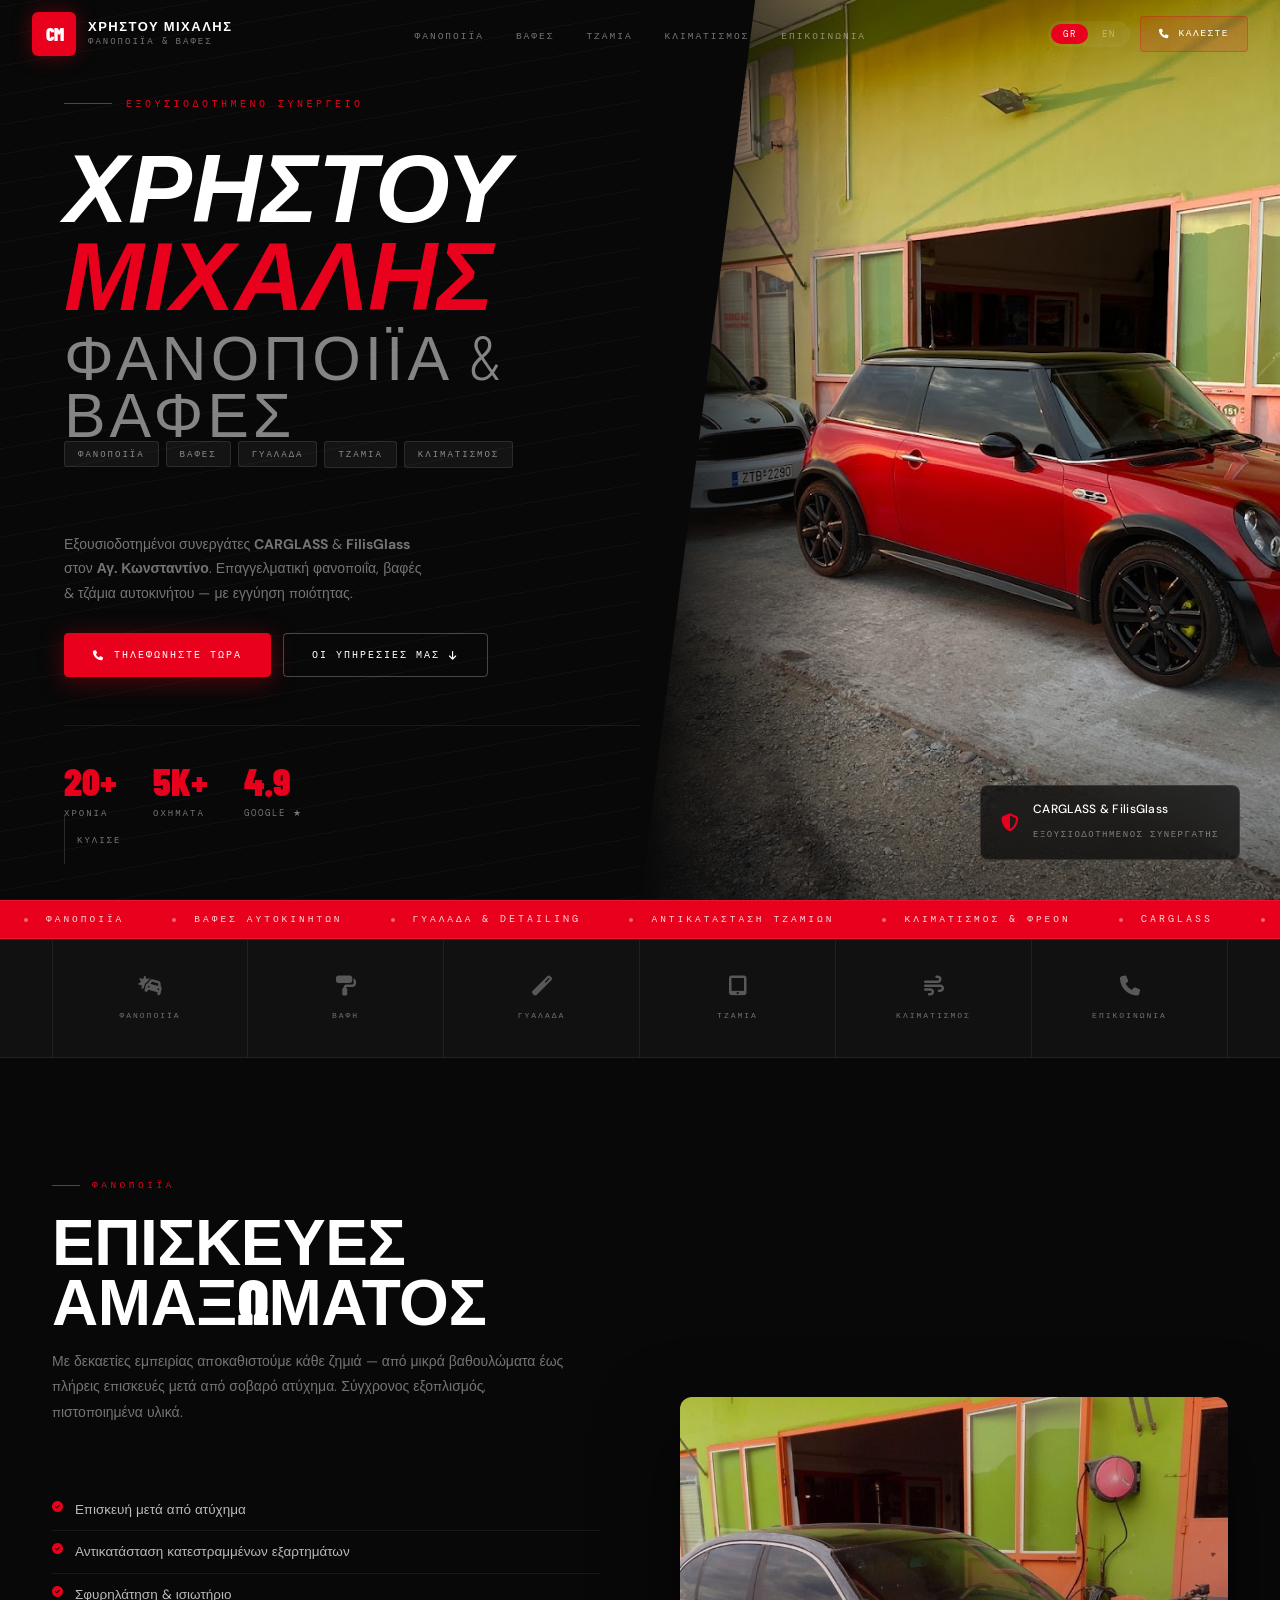
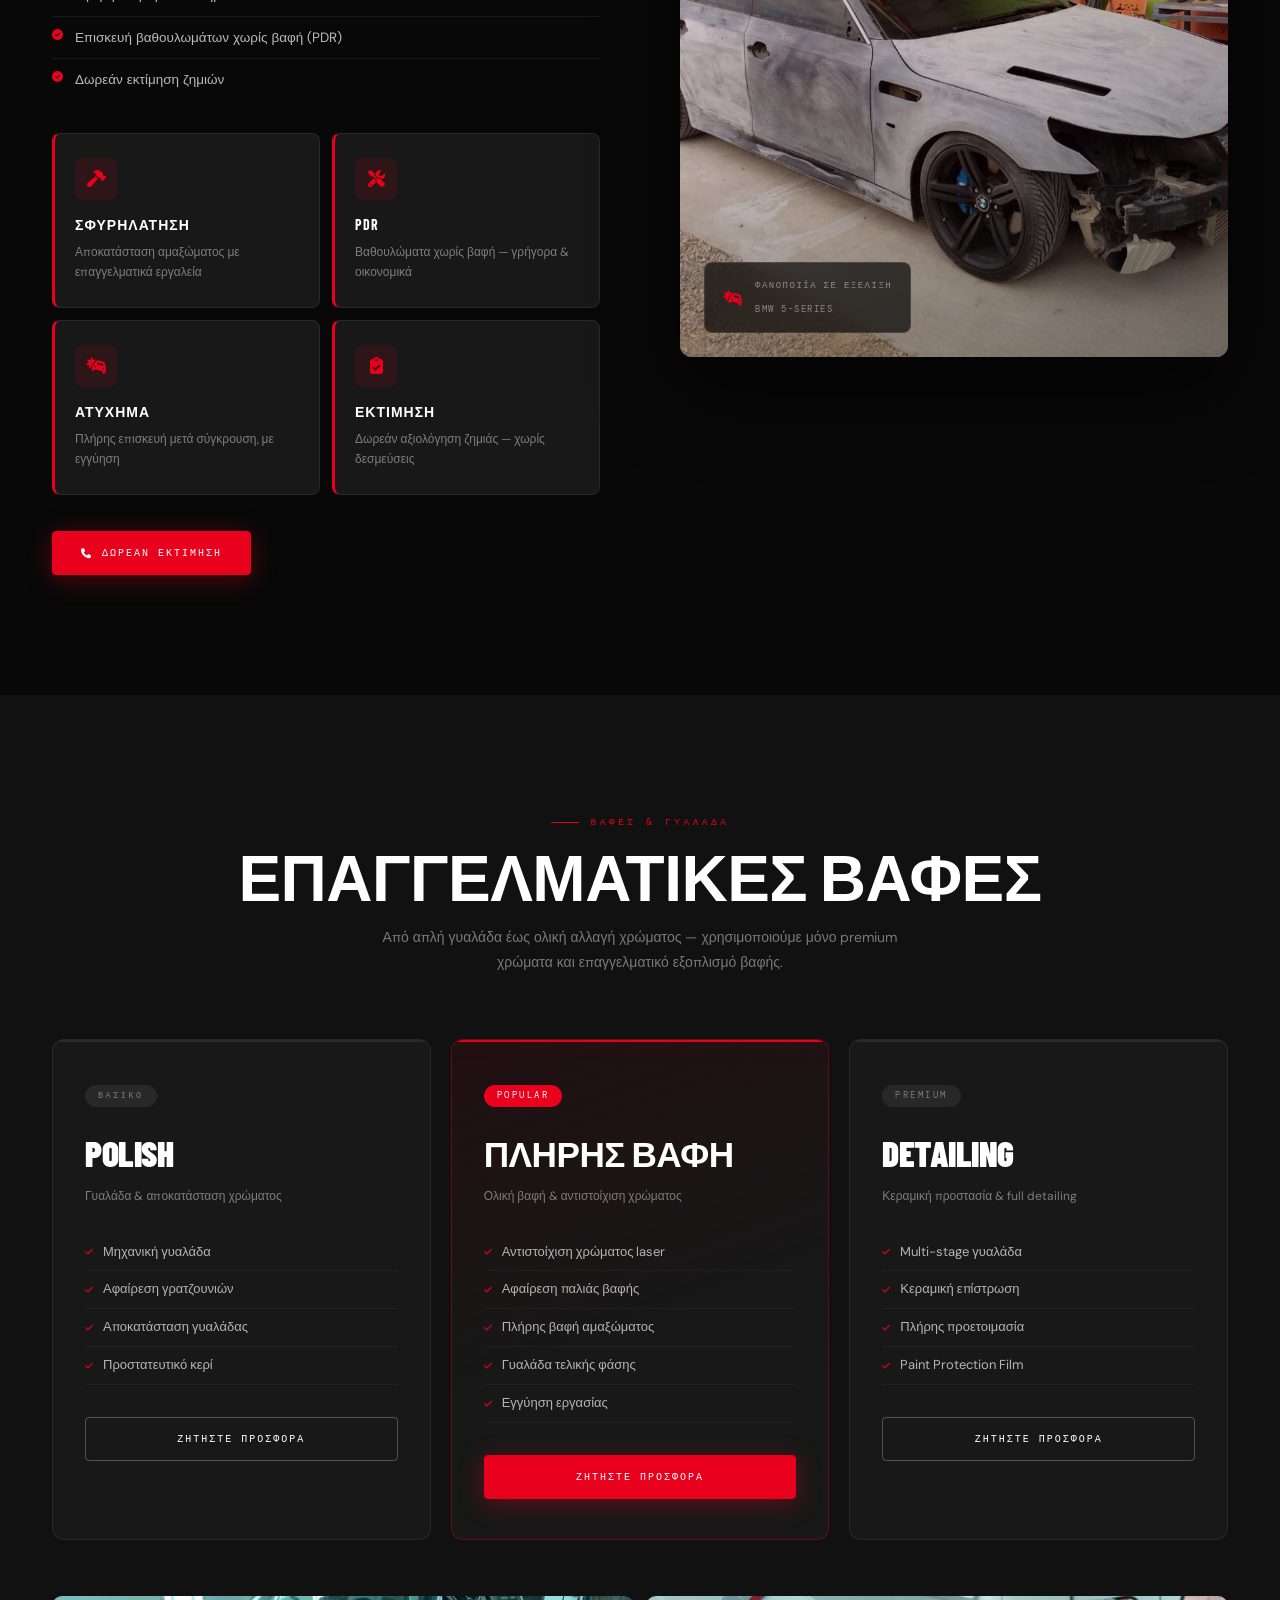
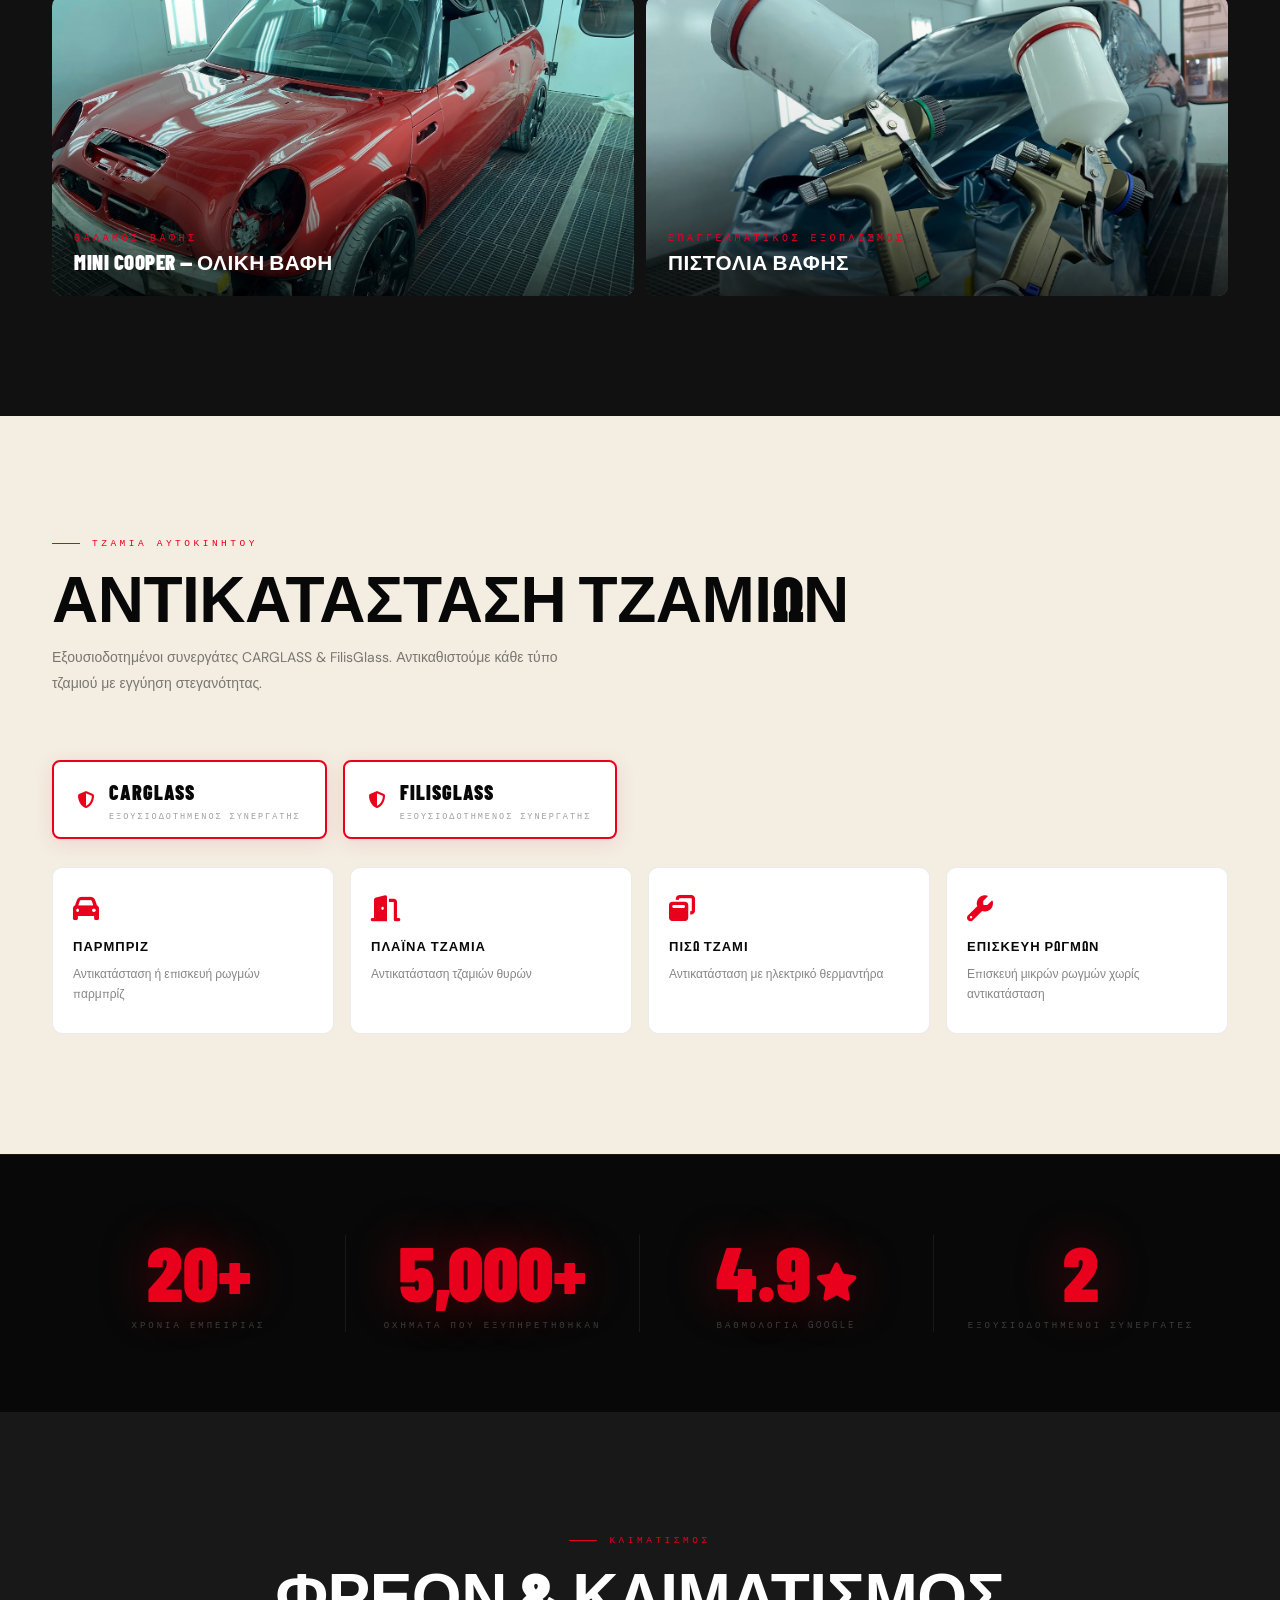
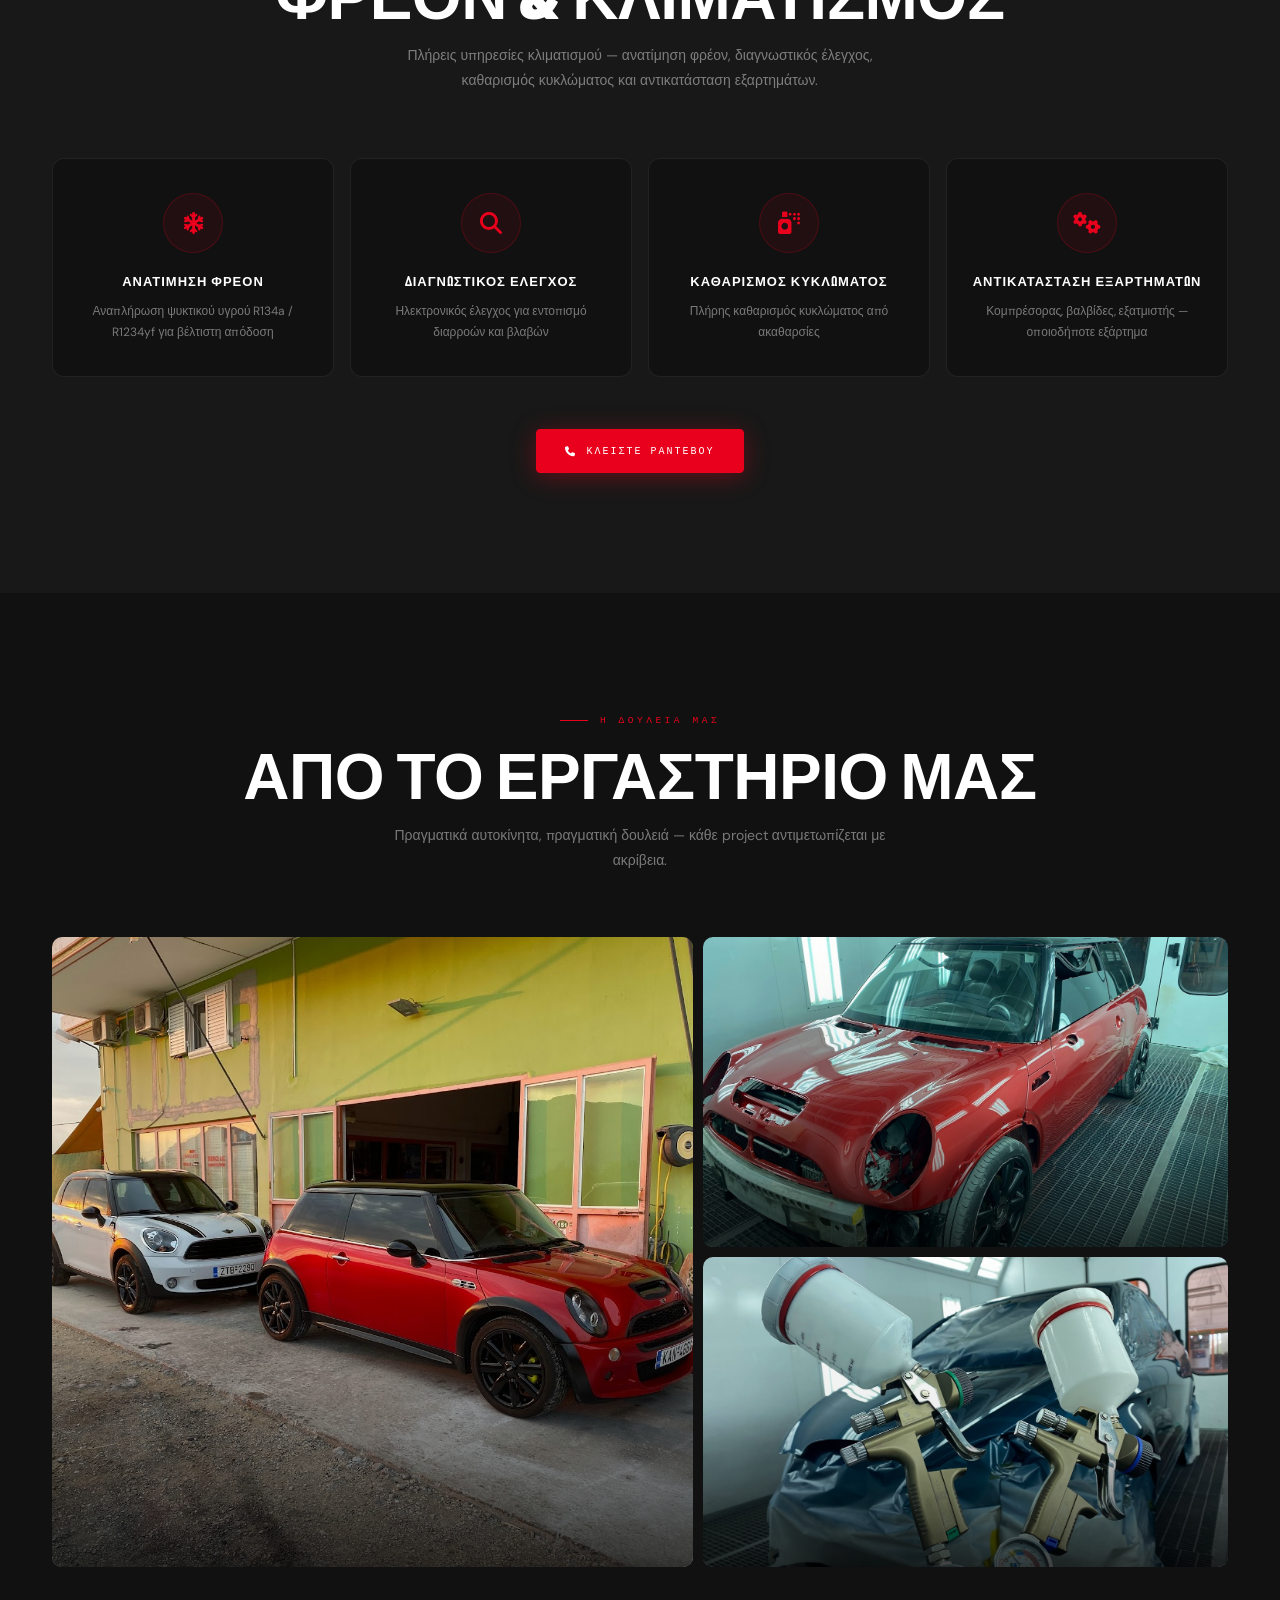
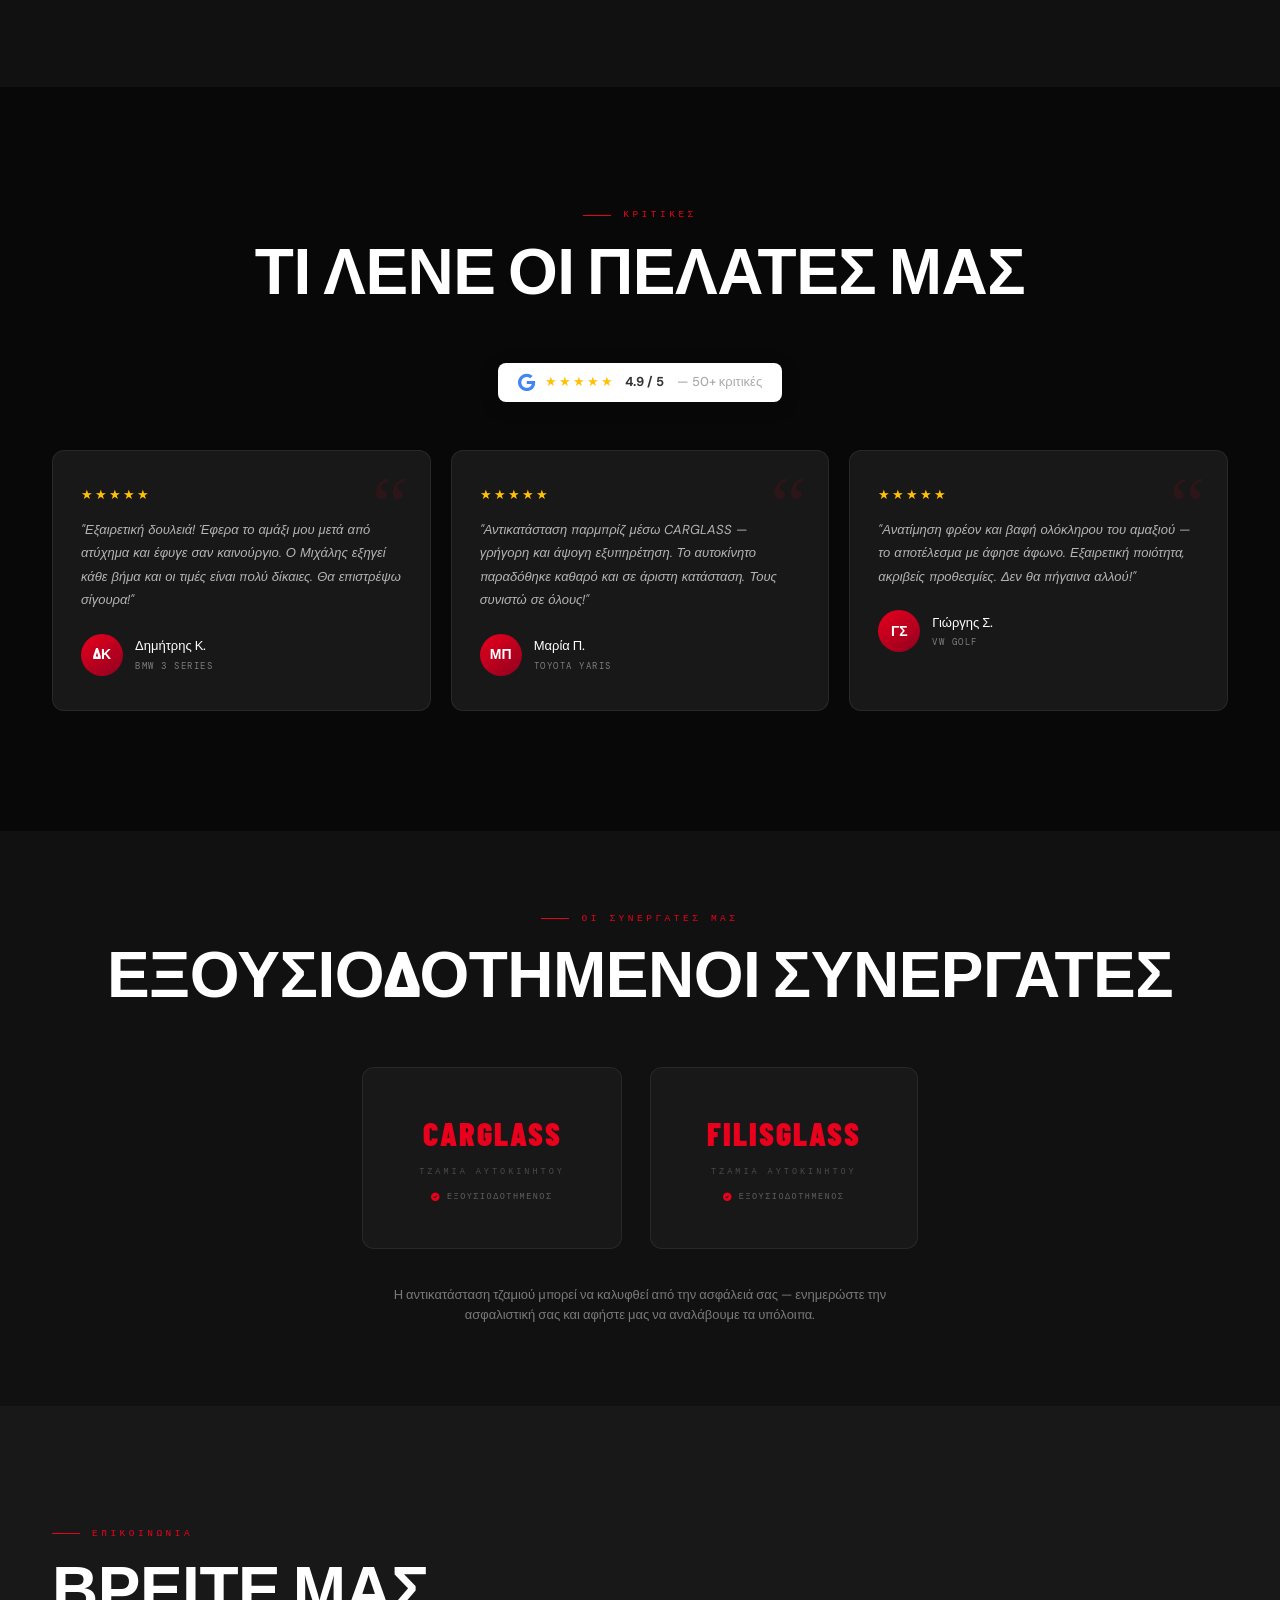
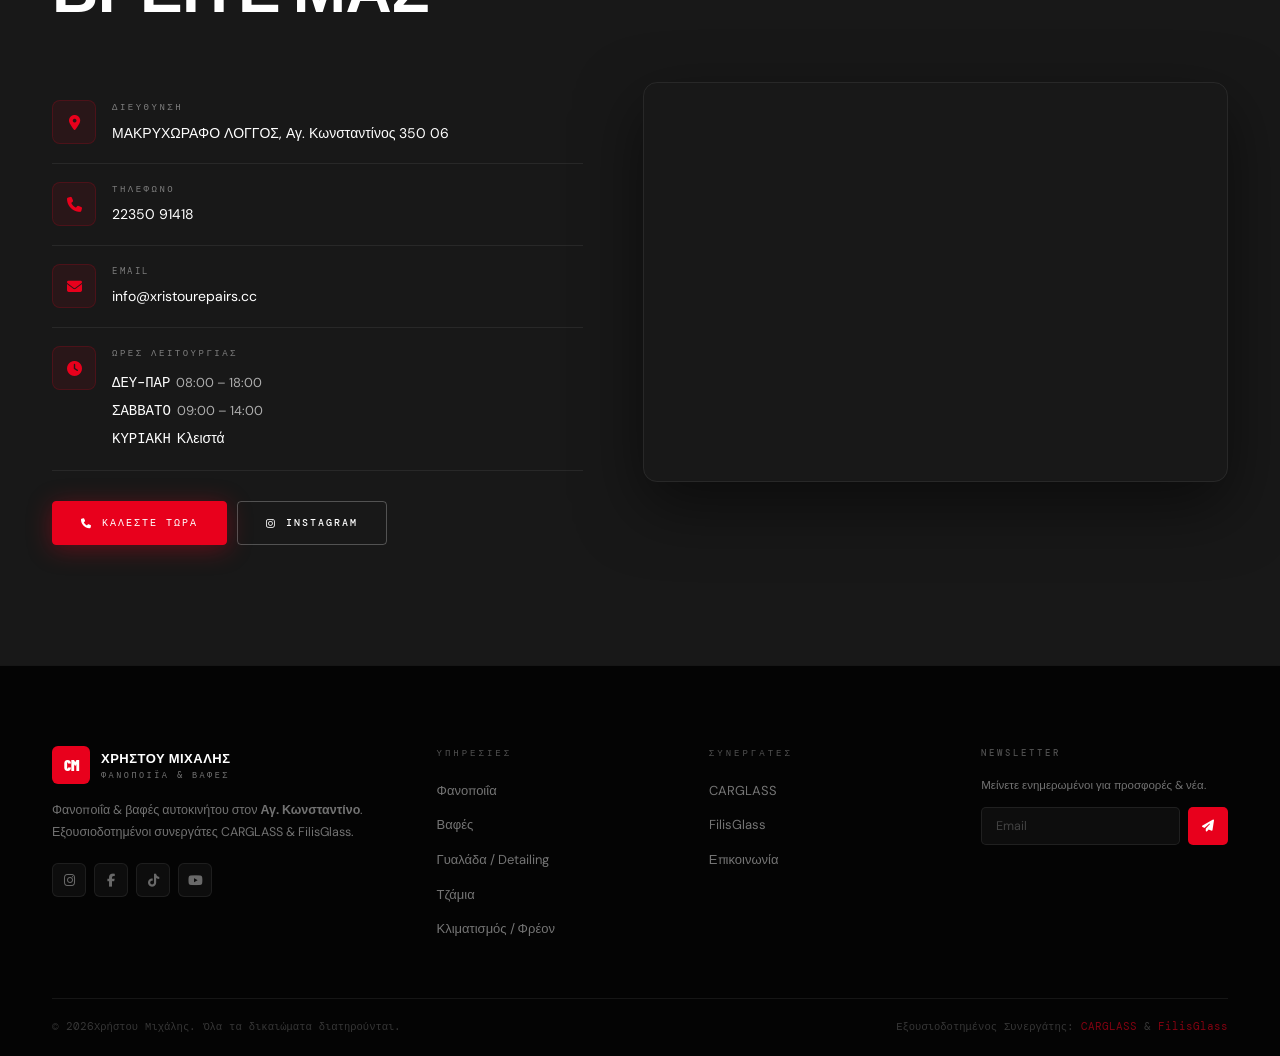
==== index.html @ c73571af "Fix nav logo color from default blue to white Co-Authored-By: Claude Sonnet 4.6 <noreply@anthropic.c" ====
<!DOCTYPE html>
<html lang="el" class="lang-gr">
<head>
  <meta charset="UTF-8"/>
  <meta name="viewport" content="width=device-width, initial-scale=1.0"/>
  <title>Φανοποιΐα &amp; Βαφές Αγ. Κωνσταντίνος | Χρήστου Μιχάλης</title>

  <!-- SEO -->
  <meta name="description" content="Φανοποιΐα, βαφές, αντικατάσταση τζαμιών & κλιματισμός αυτοκινήτου στον Αγ. Κωνσταντίνο. Εξουσιοδοτημένοι συνεργάτες CARGLASS & FilisGlass. Καλέστε 22350 91418."/>
  <meta name="robots" content="index, follow"/>
  <link rel="canonical" href="https://xristourepairs.cc/"/>

  <!-- Open Graph (Discord, Facebook, WhatsApp) -->
  <meta property="og:type" content="website"/>
  <meta property="og:url" content="https://xristourepairs.cc/"/>
  <meta property="og:title" content="Φανοποιΐα & Βαφές Αγ. Κωνσταντίνος | Χρήστου Μιχάλης"/>
  <meta property="og:description" content="Φανοποιΐα, βαφές, αντικατάσταση τζαμιών & κλιματισμός αυτοκινήτου στον Αγ. Κωνσταντίνο. Εξουσιοδοτημένοι CARGLASS & FilisGlass."/>
  <meta property="og:image" content="https://xristourepairs.cc/images/2cars.jpg"/>
  <meta property="og:locale" content="el_GR"/>

  <!-- Twitter Card -->
  <meta name="twitter:card" content="summary_large_image"/>
  <meta name="twitter:title" content="Φανοποιΐα & Βαφές Αγ. Κωνσταντίνος | Χρήστου Μιχάλης"/>
  <meta name="twitter:description" content="Φανοποιΐα, βαφές, τζάμια & κλιματισμός στον Αγ. Κωνσταντίνο. Καλέστε 22350 91418."/>
  <meta name="twitter:image" content="https://xristourepairs.cc/images/2cars.jpg"/>

  <!-- LocalBusiness Schema -->
  <script type="application/ld+json">
  {
    "@context": "https://schema.org",
    "@type": "AutoBodyShop",
    "name": "Χρήστου Μιχάλης — Φανοποιΐα & Βαφές",
    "alternateName": "Christou Michalis Body Shop",
    "url": "https://xristourepairs.cc",
    "telephone": "+302235091418",
    "email": "info@xristourepairs.cc",
    "image": "https://xristourepairs.cc/images/2cars.jpg",
    "address": {
      "@type": "PostalAddress",
      "streetAddress": "ΜΑΚΡΥΧΩΡΑΦΟ ΛΟΓΓΟΣ",
      "addressLocality": "Αγιος Κωνσταντίνος",
      "postalCode": "350 06",
      "addressCountry": "GR"
    },
    "geo": {
      "@type": "GeoCoordinates",
      "latitude": 38.759283,
      "longitude": 22.8937898
    },
    "openingHoursSpecification": [
      {
        "@type": "OpeningHoursSpecification",
        "dayOfWeek": ["Monday","Tuesday","Wednesday","Thursday","Friday"],
        "opens": "08:00",
        "closes": "18:00"
      },
      {
        "@type": "OpeningHoursSpecification",
        "dayOfWeek": "Saturday",
        "opens": "09:00",
        "closes": "14:00"
      }
    ],
    "hasOfferCatalog": {
      "@type": "OfferCatalog",
      "name": "Υπηρεσίες",
      "itemListElement": [
        {"@type": "Offer", "itemOffered": {"@type": "Service", "name": "Φανοποιΐα"}},
        {"@type": "Offer", "itemOffered": {"@type": "Service", "name": "Βαφές Αυτοκινήτου"}},
        {"@type": "Offer", "itemOffered": {"@type": "Service", "name": "Αντικατάσταση Τζαμιών"}},
        {"@type": "Offer", "itemOffered": {"@type": "Service", "name": "Κλιματισμός & Φρέον"}}
      ]
    },
    "sameAs": []
  }
  </script>

  <script type="application/ld+json">
  {
    "@context": "https://schema.org",
    "@type": "FAQPage",
    "mainEntity": [
      {
        "@type": "Question",
        "name": "Πού βρίσκεται το συνεργείο Χρήστου Μιχάλης;",
        "acceptedAnswer": {
          "@type": "Answer",
          "text": "Το συνεργείο βρίσκεται στο ΜΑΚΡΥΧΩΡΑΦΟ ΛΟΓΓΟΣ, Αγ. Κωνσταντίνος 350 06."
        }
      },
      {
        "@type": "Question",
        "name": "Τι υπηρεσίες προσφέρετε;",
        "acceptedAnswer": {
          "@type": "Answer",
          "text": "Προσφέρουμε φανοποιΐα, βαφές αυτοκινήτου, αντικατάσταση &amp; επισκευή τζαμιών (εξουσιοδοτημένοι CARGLASS &amp; FilisGlass), κλιματισμό, γυαλάδα και detailing."
        }
      },
      {
        "@type": "Question",
        "name": "Ποιες είναι οι ώρες λειτουργίας;",
        "acceptedAnswer": {
          "@type": "Answer",
          "text": "Δευτέρα–Παρασκευή 08:00–18:00, Σάββατο 09:00–14:00, Κυριακή κλειστά."
        }
      },
      {
        "@type": "Question",
        "name": "Είστε εξουσιοδοτημένοι συνεργάτες CARGLASS;",
        "acceptedAnswer": {
          "@type": "Answer",
          "text": "Ναι, είμαστε εξουσιοδοτημένοι συνεργάτες CARGLASS και FilisGlass για αντικατάσταση και επισκευή τζαμιών αυτοκινήτου."
        }
      },
      {
        "@type": "Question",
        "name": "Πώς μπορώ να κλείσω ραντεβού;",
        "acceptedAnswer": {
          "@type": "Answer",
          "text": "Καλέστε μας στο 22350 91418 ή στείλτε email στο info@xristourepairs.cc."
        }
      }
    ]
  }
  </script>
  <link rel="preconnect" href="https://fonts.googleapis.com"/>
  <link rel="preconnect" href="https://fonts.gstatic.com" crossorigin/>
  <link href="https://fonts.googleapis.com/css2?family=Barlow+Condensed:ital,wght@0,300;0,400;0,600;0,700;0,800;0,900;1,700;1,900&family=DM+Sans:wght@300;400;500&family=DM+Mono:wght@400;500&display=swap" rel="stylesheet"/>
  <link rel="stylesheet" href="https://cdnjs.cloudflare.com/ajax/libs/font-awesome/6.4.0/css/all.min.css"/>

  <style>
    /* ====== RESET ====== */
    *,*::before,*::after{box-sizing:border-box;margin:0;padding:0}
    :root{
      --red:#E8001C;
      --red-dark:#b5001a;
      --red-glow:rgba(232,0,28,.35);
      --black:#080808;
      --charcoal:#111;
      --panel:#181818;
      --cream:#F3EDE2;
      --cream2:#EDE7DA;
      --white:#FFFFFF;
      --border:rgba(255,255,255,.07);
      --border2:rgba(255,255,255,.12);
      --muted:rgba(255,255,255,.44);
      --muted2:rgba(255,255,255,.22);
      --nav-h:68px;
    }
    html{scroll-behavior:smooth}
    body{font-family:'DM Sans',sans-serif;background:var(--black);color:var(--white);overflow-x:hidden;line-height:1.6}
    img{display:block;max-width:100%}
    a{text-decoration:none}
    ::-webkit-scrollbar{width:4px}
    ::-webkit-scrollbar-track{background:var(--black)}
    ::-webkit-scrollbar-thumb{background:var(--red);border-radius:2px}

    /* ====== TYPOGRAPHY ====== */
    .f-display{font-family:'Barlow Condensed',sans-serif;font-weight:900;line-height:.95;text-transform:uppercase;letter-spacing:-.5px}
    .f-label{font-family:'DM Mono',monospace;font-size:10px;letter-spacing:3.5px;text-transform:uppercase;color:var(--red)}
    .f-mono{font-family:'DM Mono',monospace}

    /* ====== LAYOUT ====== */
    .wrap{max-width:1240px;margin:0 auto;padding:0 32px}
    .section-pad{padding:120px 0}
    .section-pad-sm{padding:80px 0}

    /* ====== SCROLL PROGRESS ====== */
    #sp{position:fixed;top:0;left:0;z-index:2000;height:2px;width:0%;background:var(--red);box-shadow:0 0 10px var(--red-glow);transition:width .05s linear;pointer-events:none}

    /* ====== SCROLL REVEAL ====== */
    .sr{opacity:0;transform:translateY(36px);transition:opacity .75s ease,transform .75s cubic-bezier(.16,1,.3,1)}
    .sr.up{transform:translateX(-44px)}
    .sr.dn{transform:translateX(44px)}
    .sr.vis{opacity:1;transform:translate(0)}
    .d1{transition-delay:.07s}.d2{transition-delay:.14s}.d3{transition-delay:.21s}
    .d4{transition-delay:.28s}.d5{transition-delay:.35s}.d6{transition-delay:.42s}

    /* ====== KEYFRAMES ====== */
    @keyframes ticker{0%{transform:translateX(0)}100%{transform:translateX(-50%)}}
    @keyframes pulse-ring{0%,100%{box-shadow:0 0 0 0 var(--red-glow),0 0 30px var(--red-glow)}50%{box-shadow:0 0 0 12px transparent,0 0 60px var(--red-glow)}}
    @keyframes hero-in{from{opacity:0;transform:translateY(28px)}to{opacity:1;transform:translateY(0)}}
    @keyframes line-grow{from{width:0}to{width:100%}}
    @keyframes counter-bg{from{opacity:0}to{opacity:.06}}

    /* ====== NAVBAR ====== */
    #nav{position:fixed;top:0;left:0;right:0;z-index:900;height:var(--nav-h);display:flex;align-items:center;transition:background .4s,box-shadow .4s}
    #nav.scrolled{background:rgba(8,8,8,.9);backdrop-filter:blur(22px);box-shadow:0 1px 0 var(--border)}
    .nav-in{display:flex;align-items:center;justify-content:space-between;width:100%;max-width:1440px;margin:0 auto;padding:0 32px}
    .nav-logo{display:flex;align-items:center;gap:12px;color:var(--white);text-decoration:none}
    .nav-mark{
      width:44px;height:44px;background:var(--red);border-radius:6px;
      display:flex;align-items:center;justify-content:center;
      font-family:'Barlow Condensed',sans-serif;font-weight:900;font-size:18px;letter-spacing:-1px;
      box-shadow:0 0 20px var(--red-glow);flex-shrink:0;
    }
    .nav-name{font-family:'Barlow Condensed',sans-serif;font-weight:700;font-size:13px;letter-spacing:1.5px;text-transform:uppercase;line-height:1.15}
    .nav-sub{font-family:'DM Mono',monospace;font-size:9px;letter-spacing:2px;color:var(--muted);text-transform:uppercase}
    .nav-links{display:flex;align-items:center;gap:0;list-style:none}
    .nav-links a{
      font-family:'DM Mono',monospace;font-size:9.5px;letter-spacing:2px;text-transform:uppercase;
      color:var(--muted);padding:8px 16px;border-radius:3px;transition:color .2s;position:relative;
    }
    .nav-links a::after{content:'';position:absolute;bottom:4px;left:16px;right:16px;height:1px;background:var(--red);transform:scaleX(0);transition:transform .3s}
    .nav-links a:hover{color:var(--white)}
    .nav-links a:hover::after{transform:scaleX(1)}
    .nav-right{display:flex;align-items:center;gap:10px}
    .lang-row{display:flex;gap:2px;background:rgba(255,255,255,.06);border-radius:20px;padding:3px}
    .l-btn{font-family:'DM Mono',monospace;font-size:9px;letter-spacing:1.5px;padding:4px 12px;border-radius:18px;border:none;background:transparent;color:rgba(255,255,255,.4);cursor:pointer;transition:all .2s}
    .l-btn.active{background:var(--red);color:#fff}
    .nav-call{
      display:flex;align-items:center;gap:8px;font-family:'DM Mono',monospace;font-size:9.5px;letter-spacing:1.5px;
      color:var(--white);padding:9px 18px;background:rgba(232,0,28,.14);border:1px solid rgba(232,0,28,.3);
      border-radius:4px;transition:all .22s;text-transform:uppercase;
    }
    .nav-call:hover{background:var(--red);border-color:var(--red)}
    .hamburger{display:none;flex-direction:column;gap:5px;cursor:pointer;padding:7px;background:none;border:none}
    .hamburger span{display:block;width:22px;height:1.5px;background:#fff;transition:all .3s}
    .hamburger.open span:nth-child(1){transform:rotate(45deg) translate(5px,5px)}
    .hamburger.open span:nth-child(2){opacity:0}
    .hamburger.open span:nth-child(3){transform:rotate(-45deg) translate(5px,-5px)}

    /* ====== MOBILE MENU ====== */
    #mob{position:fixed;inset:0;z-index:899;background:rgba(8,8,8,.98);backdrop-filter:blur(30px);display:flex;flex-direction:column;align-items:center;justify-content:center;gap:4px;opacity:0;pointer-events:none;transition:opacity .35s}
    #mob.open{opacity:1;pointer-events:all}
    #mob a{font-family:'Barlow Condensed',sans-serif;font-weight:900;font-size:clamp(28px,7vw,52px);text-transform:uppercase;letter-spacing:1px;color:rgba(255,255,255,.5);transition:color .2s;padding:4px 0}
    #mob a:hover{color:var(--red)}
    .mob-lang{display:flex;gap:8px;margin-top:40px}
    .mob-l{font-family:'DM Mono',monospace;font-size:11px;letter-spacing:2px;padding:7px 20px;background:rgba(255,255,255,.05);border:1px solid rgba(255,255,255,.12);border-radius:20px;color:rgba(255,255,255,.45);cursor:pointer;transition:all .2s}
    .mob-l.active{background:var(--red);border-color:var(--red);color:#fff}
    .mob-social{display:flex;gap:24px;margin-top:20px}
    .mob-social a{font-size:18px;color:rgba(255,255,255,.3);transition:color .2s}
    .mob-social a:hover{color:var(--red)}

    /* ====== HERO ====== */
    #hero{
      position:relative;min-height:100vh;min-height:100svh;
      display:grid;grid-template-columns:1fr 1fr;
      overflow:hidden;
    }
    .hero-left{
      display:flex;flex-direction:column;justify-content:flex-end;
      padding:var(--nav-h) 0 80px;position:relative;z-index:2;
      padding-left:clamp(24px,5vw,96px);
    }
    .hero-eyebrow{display:flex;align-items:center;gap:14px;margin-bottom:28px;animation:hero-in .8s .2s both}
    .hero-eyebrow .f-label{color:var(--red)}
    .hero-line{width:48px;height:1px;background:var(--red)}
    .hero-h1{
      font-family:'Barlow Condensed',sans-serif;font-weight:900;font-style:italic;
      font-size:clamp(3.8rem,7.5vw,7.2rem);text-transform:uppercase;line-height:.92;
      animation:hero-in .8s .35s both;
    }
    .hero-h1 .accent{color:var(--red);display:block}
    .hero-h1 .thin{font-weight:300;font-style:normal;font-size:.65em;letter-spacing:4px;display:block;margin-top:10px;color:rgba(255,255,255,.5)}
    .hero-desc{font-size:14px;color:var(--muted);line-height:1.75;max-width:360px;margin:28px 0;animation:hero-in .8s .5s both}
    .hero-pills{display:flex;flex-wrap:wrap;gap:7px;margin-bottom:36px;animation:hero-in .8s .6s both}
    .h-pill{font-family:'DM Mono',monospace;font-size:9px;letter-spacing:2px;text-transform:uppercase;padding:5px 13px;background:rgba(255,255,255,.05);border:1px solid rgba(255,255,255,.1);border-radius:3px;color:rgba(255,255,255,.5)}
    .hero-btns{display:flex;gap:12px;flex-wrap:wrap;animation:hero-in .8s .72s both}
    .hero-stats{display:flex;gap:36px;margin-top:48px;padding-top:36px;border-top:1px solid var(--border);animation:hero-in .8s .85s both}
    .h-stat-n{font-family:'Barlow Condensed',sans-serif;font-weight:900;font-size:2.4rem;color:var(--red);line-height:1}
    .h-stat-l{font-family:'DM Mono',monospace;font-size:9px;letter-spacing:2px;text-transform:uppercase;color:var(--muted);margin-top:5px}

    /* Hero right — image */
    .hero-right{position:relative;overflow:hidden}
    .hero-right img{width:100%;height:100%;object-fit:cover;object-position:center;animation:hero-in .9s .1s both}
    .hero-right-overlay{position:absolute;inset:0;background:linear-gradient(to right,var(--black) 0%,transparent 35%),linear-gradient(to top,rgba(8,8,8,.6) 0%,transparent 50%)}
    /* Diagonal divider */
    .hero-right::before{content:'';position:absolute;inset:0;z-index:1;background:var(--black);clip-path:polygon(0 0,18% 0,0 100%)}
    .hero-badge{
      position:absolute;bottom:40px;right:40px;z-index:2;
      background:rgba(8,8,8,.7);backdrop-filter:blur(16px);
      border:1px solid rgba(255,255,255,.1);border-radius:8px;
      padding:14px 20px;display:flex;align-items:center;gap:14px;
    }
    .hero-badge i{color:var(--red);font-size:18px}
    .hero-badge strong{display:block;font-size:12px;font-weight:500;letter-spacing:.3px}
    .hero-badge span{font-family:'DM Mono',monospace;font-size:9px;letter-spacing:1.5px;text-transform:uppercase;color:var(--muted)}

    /* Scroll cue */
    .scroll-cue{position:absolute;bottom:36px;left:clamp(24px,5vw,96px);z-index:3;display:flex;align-items:center;gap:12px;cursor:pointer}
    .scroll-cue-track{width:1px;height:48px;background:rgba(255,255,255,.15);position:relative;overflow:hidden}
    .scroll-cue-track::after{content:'';position:absolute;top:-100%;left:0;width:100%;height:100%;background:var(--red);animation:ticker 1.8s linear infinite}
    .scroll-cue span{font-family:'DM Mono',monospace;font-size:9px;letter-spacing:2px;text-transform:uppercase;color:var(--muted)}

    /* ====== BUTTONS ====== */
    .btn{display:inline-flex;align-items:center;gap:9px;padding:13px 28px;font-family:'DM Mono',monospace;font-size:10px;font-weight:500;letter-spacing:2px;text-transform:uppercase;border-radius:4px;cursor:pointer;border:1px solid transparent;transition:all .25s cubic-bezier(.25,.46,.45,.94);white-space:nowrap}
    .btn-red{background:var(--red);color:#fff;border-color:var(--red);box-shadow:0 4px 24px var(--red-glow)}
    .btn-red:hover{background:var(--red-dark);transform:translateY(-2px);box-shadow:0 10px 32px var(--red-glow)}
    .btn-outline{background:transparent;color:#fff;border-color:rgba(255,255,255,.25)}
    .btn-outline:hover{border-color:var(--red);color:var(--red);background:rgba(232,0,28,.06);transform:translateY(-2px)}
    .btn-cream{background:var(--cream);color:var(--black);border-color:var(--cream)}
    .btn-cream:hover{background:var(--white);transform:translateY(-2px)}

    /* ====== MARQUEE ====== */
    .marquee-strip{background:var(--red);padding:11px 0;overflow:hidden;border-top:1px solid rgba(255,255,255,.08);border-bottom:1px solid rgba(255,255,255,.08)}
    .marquee-track{display:flex;width:max-content;animation:ticker 20s linear infinite}
    .m-item{display:flex;align-items:center;gap:18px;padding:0 24px;font-family:'DM Mono',monospace;font-size:9.5px;letter-spacing:3px;text-transform:uppercase;color:rgba(255,255,255,.85);white-space:nowrap}
    .m-dot{width:4px;height:4px;border-radius:50%;background:rgba(255,255,255,.4);flex-shrink:0}

    /* ====== SECTION HEADER ====== */
    .s-head{margin-bottom:64px}
    .s-head.center{text-align:center}
    .s-head.center .s-sub{margin:0 auto}
    .s-num{font-family:'Barlow Condensed',sans-serif;font-weight:900;font-size:9rem;line-height:.85;color:var(--white);opacity:.04;position:absolute;left:-8px;top:-20px;pointer-events:none;z-index:0;user-select:none;letter-spacing:-4px}
    .s-tag{font-family:'DM Mono',monospace;font-size:9.5px;letter-spacing:3.5px;text-transform:uppercase;color:var(--red);display:flex;align-items:center;gap:12px;margin-bottom:16px}
    .s-tag::before{content:'';width:28px;height:1px;background:var(--red)}
    .s-h2{font-family:'Barlow Condensed',sans-serif;font-weight:900;font-size:clamp(2.6rem,5vw,4rem);text-transform:uppercase;line-height:.95;letter-spacing:-.5px;margin-bottom:18px}
    .s-sub{font-size:14px;color:var(--muted);max-width:520px;line-height:1.8}

    /* ====== SERVICES BAR ====== */
    #sbar{background:var(--charcoal);border-top:1px solid var(--border);border-bottom:1px solid var(--border)}
    .sbar-grid{display:grid;grid-template-columns:repeat(6,1fr);max-width:1240px;margin:0 auto}
    .sbar-item{display:flex;flex-direction:column;align-items:center;justify-content:center;gap:14px;padding:36px 20px;border-right:1px solid var(--border);cursor:pointer;transition:background .25s,border-color .25s;position:relative;overflow:hidden;text-decoration:none}
    .sbar-item:first-child{border-left:1px solid var(--border)}
    .sbar-item:last-child{border-right:1px solid var(--border)}
    .sbar-item::after{content:'';position:absolute;bottom:0;left:0;right:0;height:2px;background:var(--red);transform:scaleX(0);transform-origin:center;transition:transform .3s}
    .sbar-item:hover{background:rgba(232,0,28,.05)}
    .sbar-item:hover::after{transform:scaleX(1)}
    .sbar-icon{font-size:20px;color:rgba(255,255,255,.3);transition:color .25s,transform .3s}
    .sbar-item:hover .sbar-icon{color:var(--red);transform:translateY(-4px) scale(1.1)}
    .sbar-lbl{font-family:'DM Mono',monospace;font-size:8px;letter-spacing:2px;text-transform:uppercase;color:rgba(255,255,255,.4);text-align:center;line-height:1.4;transition:color .25s}
    .sbar-item:hover .sbar-lbl{color:rgba(255,255,255,.75)}

    /* ====== BODY REPAIR ====== */
    #body-repair{background:var(--black);position:relative}
    .section-num-bg{display:none}
    .br-grid{display:grid;grid-template-columns:1fr 1fr;gap:80px;align-items:center;position:relative;z-index:1}
    .feat-list{list-style:none;margin:24px 0}
    .feat-list li{display:flex;align-items:flex-start;gap:12px;padding:10px 0;border-bottom:1px solid var(--border);font-size:13.5px;color:rgba(255,255,255,.72)}
    .feat-list li:last-child{border-bottom:none}
    .feat-list li i{color:var(--red);font-size:11px;margin-top:3px;flex-shrink:0}
    .br-cards{display:grid;grid-template-columns:1fr 1fr;gap:12px;margin-top:0}
    .br-card{
      background:var(--panel);border:1px solid var(--border);border-left:3px solid var(--red);
      border-radius:8px;padding:24px 20px;transition:all .3s;position:relative;overflow:hidden;
    }
    .br-card:hover{background:#1e1e1e;transform:translateY(-6px);box-shadow:0 16px 40px rgba(0,0,0,.4)}
    .br-card-icon{width:42px;height:42px;background:rgba(232,0,28,.1);border-radius:8px;display:flex;align-items:center;justify-content:center;font-size:17px;color:var(--red);margin-bottom:14px;transition:all .3s}
    .br-card:hover .br-card-icon{background:var(--red);color:#fff;box-shadow:0 0 18px var(--red-glow)}
    .br-card h4{font-family:'Barlow Condensed',sans-serif;font-weight:700;font-size:14px;letter-spacing:1px;text-transform:uppercase;margin-bottom:7px}
    .br-card p{font-size:12px;color:var(--muted);line-height:1.65}

    /* ====== IMG PANEL ====== */
    .img-panel{position:relative;border-radius:12px;overflow:hidden;box-shadow:0 32px 80px rgba(0,0,0,.6)}
    .img-panel img{width:100%;height:100%;object-fit:cover;display:block;transition:transform .7s cubic-bezier(.25,.46,.45,.94)}
    .img-panel:hover img{transform:scale(1.04)}
    .img-panel-overlay{position:absolute;inset:0;background:linear-gradient(160deg,rgba(232,0,28,.07) 0%,rgba(0,0,0,.5) 100%)}
    .img-badge{position:absolute;bottom:24px;left:24px;background:rgba(0,0,0,.65);backdrop-filter:blur(14px);border:1px solid rgba(255,255,255,.1);border-radius:8px;padding:12px 18px;display:flex;align-items:center;gap:12px}
    .img-badge i{color:var(--red);font-size:16px}
    .img-badge strong{display:block;font-size:12px;font-weight:500}
    .img-badge span{font-family:'DM Mono',monospace;font-size:9px;letter-spacing:1.5px;text-transform:uppercase;color:var(--muted)}
    /* Red corner line */
    .img-panel::before{content:'';position:absolute;top:0;left:0;right:0;height:2px;background:linear-gradient(90deg,var(--red),transparent);z-index:2;opacity:0;transition:opacity .3s}
    .img-panel:hover::before{opacity:1}

    /* ====== PAINT & POLISH ====== */
    #paint-polish{background:var(--charcoal);position:relative}
    .tiers-wrap{display:grid;grid-template-columns:repeat(3,1fr);gap:20px;margin-top:64px}
    .tier{
      background:var(--panel);border:1px solid var(--border);border-radius:12px;padding:40px 32px;
      position:relative;overflow:hidden;transition:all .35s;
    }
    .tier-stripe{position:absolute;top:0;left:0;right:0;height:2px;background:rgba(255,255,255,.08);transition:background .3s}
    .tier.hot{border-color:rgba(232,0,28,.35);background:linear-gradient(160deg,rgba(232,0,28,.07) 0%,var(--panel) 55%)}
    .tier.hot .tier-stripe{background:var(--red);box-shadow:0 0 18px var(--red-glow)}
    .tier:hover{transform:translateY(-10px);box-shadow:0 28px 64px rgba(0,0,0,.45)}
    .tier.hot:hover{box-shadow:0 28px 64px rgba(0,0,0,.45),0 0 48px rgba(232,0,28,.12)}
    .tier-badge{display:inline-block;font-family:'DM Mono',monospace;font-size:8.5px;letter-spacing:2.5px;text-transform:uppercase;padding:4px 13px;border-radius:20px;margin-bottom:18px;background:rgba(255,255,255,.07);color:rgba(255,255,255,.4)}
    .tier.hot .tier-badge{background:var(--red);color:#fff}
    .tier-title{font-family:'Barlow Condensed',sans-serif;font-weight:900;font-size:2.2rem;text-transform:uppercase;letter-spacing:-.5px;margin-bottom:6px}
    .tier-sub{font-size:12px;color:var(--muted);margin-bottom:28px;line-height:1.55}
    .tier-list{list-style:none;margin-bottom:32px}
    .tier-list li{display:flex;align-items:center;gap:10px;padding:8px 0;font-size:13px;color:rgba(255,255,255,.68);border-bottom:1px solid rgba(255,255,255,.04)}
    .tier-list li i{color:var(--red);font-size:9px;flex-shrink:0}
    .tier-cta{width:100%;justify-content:center}

    /* Photo split */
    .photo-split{display:grid;grid-template-columns:1fr 1fr;gap:12px;margin-top:56px;height:300px}
    .ps-item{position:relative;border-radius:10px;overflow:hidden;cursor:pointer}
    .ps-item img{width:100%;height:100%;object-fit:cover;transition:transform .65s cubic-bezier(.25,.46,.45,.94)}
    .ps-item:hover img{transform:scale(1.06)}
    .ps-overlay{position:absolute;inset:0;background:linear-gradient(to top,rgba(0,0,0,.75) 0%,rgba(0,0,0,.08) 55%,transparent 100%)}
    .ps-label{position:absolute;bottom:22px;left:22px;right:22px}
    .ps-label .f-label{margin-bottom:5px;display:block}
    .ps-label h4{font-family:'Barlow Condensed',sans-serif;font-weight:900;font-size:clamp(1rem,2.2vw,1.3rem);text-transform:uppercase;letter-spacing:.5px;line-height:1.1}
    .ps-item::after{content:'';position:absolute;top:0;left:0;right:0;height:2px;background:var(--red);transform:scaleX(0);transform-origin:left;transition:transform .4s;z-index:2}
    .ps-item:hover::after{transform:scaleX(1)}

    /* ====== GLASS SECTION ====== */
    #glass-section{background:var(--cream);color:var(--black)}
    #glass-section .s-tag{color:var(--red)}
    #glass-section .s-tag::before{background:var(--red)}
    #glass-section .s-h2{color:var(--black)}
    #glass-section .s-sub{color:rgba(0,0,0,.5)}
    .partner-strip{display:flex;gap:16px;margin:28px 0;flex-wrap:wrap}
    .part-badge{display:flex;align-items:center;gap:14px;padding:14px 24px;background:#fff;border:2px solid var(--red);border-radius:8px;transition:all .25s;box-shadow:0 4px 20px rgba(232,0,28,.1)}
    .part-badge:hover{transform:translateY(-4px);box-shadow:0 12px 36px rgba(232,0,28,.2)}
    .part-badge i{color:var(--red);font-size:17px}
    .part-name{font-family:'Barlow Condensed',sans-serif;font-weight:900;font-size:20px;color:var(--black);letter-spacing:1px}
    .part-sub{font-family:'DM Mono',monospace;font-size:8.5px;letter-spacing:2px;text-transform:uppercase;color:rgba(0,0,0,.38);margin-top:2px}
    .gs-grid{display:grid;grid-template-columns:repeat(4,1fr);gap:16px}
    .gs-card{background:#fff;border:1px solid rgba(0,0,0,.08);border-radius:10px;padding:28px 20px;transition:all .3s}
    .gs-card:hover{transform:translateY(-6px);box-shadow:0 16px 40px rgba(0,0,0,.09);border-color:var(--red)}
    .gs-card i{font-size:26px;color:var(--red);margin-bottom:14px;display:block}
    .gs-card h4{font-family:'Barlow Condensed',sans-serif;font-weight:700;font-size:13px;letter-spacing:1px;text-transform:uppercase;color:var(--black);margin-bottom:8px}
    .gs-card p{font-size:12px;color:rgba(0,0,0,.48);line-height:1.65}

    /* ====== AC ====== */
    #ac-section{background:var(--panel)}
    .ac-grid{display:grid;grid-template-columns:repeat(4,1fr);gap:16px;margin-top:60px}
    .ac-card{background:var(--charcoal);border:1px solid var(--border);border-radius:12px;padding:34px 20px;text-align:center;transition:all .32s;position:relative;overflow:hidden}
    .ac-card::before{content:'';position:absolute;top:0;left:50%;transform:translateX(-50%);width:60px;height:1px;background:var(--red);opacity:0;transition:opacity .3s,width .4s}
    .ac-card:hover{border-color:rgba(232,0,28,.3);transform:translateY(-8px);box-shadow:0 20px 50px rgba(0,0,0,.35)}
    .ac-card:hover::before{opacity:1;width:80%}
    .ac-icon{width:60px;height:60px;border-radius:50%;background:rgba(232,0,28,.08);border:1px solid rgba(232,0,28,.2);display:flex;align-items:center;justify-content:center;font-size:22px;color:var(--red);margin:0 auto 18px;transition:all .3s}
    .ac-card:hover .ac-icon{background:var(--red);color:#fff;box-shadow:0 0 28px var(--red-glow)}
    .ac-card h4{font-family:'Barlow Condensed',sans-serif;font-weight:700;font-size:13px;letter-spacing:1px;text-transform:uppercase;margin-bottom:10px}
    .ac-card p{font-size:12px;color:var(--muted);line-height:1.7}

    /* ====== STATS ====== */
    #stats{background:var(--black);border-top:1px solid var(--border);border-bottom:1px solid var(--border)}
    .stats-row{display:grid;grid-template-columns:repeat(4,1fr);padding:80px 0}
    .stat{text-align:center;padding:0 20px;border-right:1px solid var(--border)}
    .stat:last-child{border-right:none}
    .stat-n{font-family:'Barlow Condensed',sans-serif;font-weight:900;font-size:clamp(3rem,6vw,5.5rem);color:var(--red);line-height:.95;margin-bottom:10px;text-shadow:0 0 50px var(--red-glow)}
    .stat-l{font-family:'DM Mono',monospace;font-size:9px;letter-spacing:3px;text-transform:uppercase;color:var(--muted2)}

    /* ====== GALLERY ====== */
    #gallery{background:var(--charcoal)}
    .gallery-grid{display:grid;grid-template-columns:1.1fr .9fr;grid-template-rows:310px 310px;gap:10px;margin-top:52px}
    .g-item{position:relative;overflow:hidden;border-radius:10px;cursor:pointer}
    .g-item.tall{grid-row:span 2}
    .g-item img{width:100%;height:100%;object-fit:cover;display:block;transition:transform .65s cubic-bezier(.25,.46,.45,.94)}
    .g-item:hover img{transform:scale(1.07)}
    .g-overlay{position:absolute;inset:0;background:linear-gradient(to top,rgba(0,0,0,.75) 0%,rgba(0,0,0,.06) 50%,transparent 100%)}
    .g-item::before{content:'';position:absolute;z-index:2;top:0;left:0;right:0;height:2px;background:var(--red);transform:scaleX(0);transform-origin:left;transition:transform .4s cubic-bezier(.2,0,0,1)}
    .g-item:hover::before{transform:scaleX(1)}
    .g-caption{position:absolute;bottom:0;left:0;right:0;z-index:1;padding:22px 20px;transform:translateY(6px);opacity:0;transition:transform .35s,opacity .35s}
    .g-item:hover .g-caption{transform:translateY(0);opacity:1}
    .g-cap-tag{font-family:'DM Mono',monospace;font-size:8.5px;letter-spacing:2.5px;text-transform:uppercase;color:var(--red);margin-bottom:4px;display:block}
    .g-cap-title{font-family:'Barlow Condensed',sans-serif;font-weight:700;font-size:15px;text-transform:uppercase;letter-spacing:.5px}

    /* ====== TESTIMONIALS ====== */
    #testimonials{background:var(--black);position:relative}
    .google-pill{display:inline-flex;align-items:center;gap:10px;background:#fff;color:#333;border-radius:8px;padding:9px 20px;font-size:13px;font-weight:500;margin-bottom:48px;box-shadow:0 4px 20px rgba(0,0,0,.15)}
    .google-pill .stars{color:#FFC107;letter-spacing:2px}
    .testi-grid{display:grid;grid-template-columns:repeat(3,1fr);gap:20px}
    .testi-card{background:var(--panel);border:1px solid var(--border);border-radius:12px;padding:34px 28px;position:relative;overflow:hidden;transition:all .32s}
    .testi-card::before{content:'\201C';position:absolute;top:14px;right:22px;font-size:80px;color:rgba(232,0,28,.1);font-family:Georgia,serif;line-height:1}
    .testi-card:hover{transform:translateY(-6px);border-color:rgba(232,0,28,.2);box-shadow:0 20px 50px rgba(0,0,0,.35)}
    .t-stars{color:#FFC107;font-size:13px;letter-spacing:2px;margin-bottom:12px}
    .t-text{font-size:13px;color:rgba(255,255,255,.68);line-height:1.8;margin-bottom:22px;font-style:italic}
    .t-meta{display:flex;align-items:center;gap:12px}
    .t-ava{width:42px;height:42px;border-radius:50%;background:linear-gradient(145deg,var(--red),#900020);display:flex;align-items:center;justify-content:center;font-family:'Barlow Condensed',sans-serif;font-weight:900;font-size:14px;color:#fff;flex-shrink:0}
    .t-name{font-size:13px;font-weight:500}
    .t-car{font-family:'DM Mono',monospace;font-size:9px;letter-spacing:1.5px;text-transform:uppercase;color:var(--muted);margin-top:2px}

    /* ====== PARTNERS ====== */
    #partners{background:var(--charcoal)}
    .partners-row{display:flex;align-items:center;justify-content:center;gap:28px;flex-wrap:wrap;margin-top:52px}
    .p-card{background:var(--panel);border:1px solid var(--border);border-radius:12px;padding:40px 56px;text-align:center;transition:all .3s;min-width:200px}
    .p-card:hover{border-color:rgba(232,0,28,.3);transform:translateY(-6px);box-shadow:0 16px 40px rgba(0,0,0,.3),0 0 32px rgba(232,0,28,.08)}
    .p-logo{font-family:'Barlow Condensed',sans-serif;font-weight:900;font-size:2rem;color:var(--red);letter-spacing:2px}
    .p-type{font-family:'DM Mono',monospace;font-size:8.5px;letter-spacing:3px;text-transform:uppercase;color:var(--muted2);margin-top:6px}
    .p-verified{display:inline-flex;align-items:center;gap:5px;margin-top:12px;font-family:'DM Mono',monospace;font-size:8.5px;letter-spacing:1.5px;text-transform:uppercase;color:rgba(255,255,255,.3)}
    .p-verified i{color:var(--red)}
    .partners-note{text-align:center;margin-top:36px;font-size:13px;color:var(--muted);max-width:560px;margin-left:auto;margin-right:auto}

    /* ====== CONTACT ====== */
    #contact{background:var(--panel)}
    .contact-grid{display:grid;grid-template-columns:1fr 1.1fr;gap:60px;align-items:start}
    .ci-item{display:flex;align-items:flex-start;gap:16px;padding:18px 0;border-bottom:1px solid var(--border)}
    .ci-item:last-of-type{border-bottom:none}
    .ci-icon{width:44px;height:44px;border-radius:8px;background:rgba(232,0,28,.08);border:1px solid rgba(232,0,28,.18);display:flex;align-items:center;justify-content:center;font-size:15px;color:var(--red);flex-shrink:0;transition:all .3s}
    .ci-item:hover .ci-icon{background:var(--red);color:#fff;box-shadow:0 0 20px var(--red-glow)}
    .ci-text label{font-family:'DM Mono',monospace;font-size:9px;letter-spacing:2.5px;text-transform:uppercase;color:var(--muted);display:block;margin-bottom:5px}
    .ci-text span,.ci-text a{font-size:14px;font-weight:400;color:var(--white)}
    .ci-text a{transition:color .2s}
    .ci-text a:hover{color:var(--red)}
    .map-box{border-radius:14px;overflow:hidden;border:1px solid var(--border);box-shadow:0 24px 64px rgba(0,0,0,.5);height:400px}
    .map-box iframe{width:100%;height:100%;border:none;display:block;filter:invert(.88) hue-rotate(180deg) saturate(.7) brightness(.95)}

    /* ====== FOOTER ====== */
    footer{background:#040404;border-top:1px solid var(--border)}
    .footer-inner{padding:80px 0 48px;display:grid;grid-template-columns:1.5fr 1fr 1fr 1.1fr;gap:48px}
    .f-logo{display:flex;align-items:center;gap:11px;margin-bottom:16px}
    .f-mark{width:38px;height:38px;background:var(--red);border-radius:6px;display:flex;align-items:center;justify-content:center;font-family:'Barlow Condensed',sans-serif;font-weight:900;font-size:15px}
    .f-name{font-family:'Barlow Condensed',sans-serif;font-weight:700;font-size:13px;letter-spacing:.5px;text-transform:uppercase}
    .f-sub{font-family:'DM Mono',monospace;font-size:8.5px;letter-spacing:2.5px;text-transform:uppercase;color:var(--muted)}
    .f-desc{font-size:12.5px;color:var(--muted);line-height:1.72;margin-bottom:20px}
    .f-social{display:flex;gap:8px}
    .f-social a{width:34px;height:34px;border-radius:6px;background:rgba(255,255,255,.04);border:1px solid rgba(255,255,255,.07);display:flex;align-items:center;justify-content:center;color:rgba(255,255,255,.38);font-size:13px;transition:all .2s}
    .f-social a:hover{background:var(--red);border-color:var(--red);color:#fff}
    .f-col h5{font-family:'DM Mono',monospace;font-size:9px;font-weight:500;letter-spacing:3px;text-transform:uppercase;color:rgba(255,255,255,.3);margin-bottom:16px}
    .f-col ul{list-style:none}
    .f-col li{margin-bottom:9px}
    .f-col a{font-size:13px;color:rgba(255,255,255,.45);transition:color .2s}
    .f-col a:hover{color:var(--red)}
    .nl-form{display:flex;gap:8px}
    .nl-input{flex:1;padding:10px 14px;background:rgba(255,255,255,.04);border:1px solid rgba(255,255,255,.08);border-radius:5px;color:#fff;font-size:12.5px;outline:none;transition:border-color .2s;font-family:'DM Sans',sans-serif}
    .nl-input::placeholder{color:rgba(255,255,255,.22)}
    .nl-input:focus{border-color:var(--red)}
    .nl-btn{padding:10px 14px;background:var(--red);border:none;border-radius:5px;color:#fff;cursor:pointer;transition:background .2s;font-size:12px}
    .nl-btn:hover{background:var(--red-dark)}
    .footer-bar{border-top:1px solid var(--border);padding:20px 0;display:flex;align-items:center;justify-content:space-between;flex-wrap:wrap;gap:8px}
    .footer-bar p{font-family:'DM Mono',monospace;font-size:10.5px;color:rgba(255,255,255,.2)}
    .footer-bar a{color:rgba(232,0,28,.55);transition:color .2s}
    .footer-bar a:hover{color:var(--red)}

    /* ====== BILINGUAL ====== */
    html.lang-en .gr{display:none!important}
    html.lang-gr .en{display:none!important}

    .section-num-bg{display:none}
    .nav-links .active-link{color:var(--white)!important}
    .nav-links .active-link::after{transform:scaleX(1)!important}

    /* ====== LANG OVERLAY ====== */
    .lang-overlay{position:fixed;inset:0;z-index:9990;pointer-events:none;overflow:hidden}
    .lang-overlay-slice{position:absolute;inset:0;background:var(--red);transform:skewX(-8deg) translateX(-110%);will-change:transform}
    .lang-overlay-stripe{position:absolute;inset:0;background:repeating-linear-gradient(-8deg,rgba(255,255,255,.04) 0px,rgba(255,255,255,.04) 2px,transparent 2px,transparent 24px);transform:skewX(-8deg) translateX(-110%);will-change:transform}
    .lang-overlay.run .lang-overlay-slice{animation:overlay-sweep .7s cubic-bezier(.76,0,.24,1) forwards}
    .lang-overlay.run .lang-overlay-stripe{animation:overlay-sweep .7s .04s cubic-bezier(.76,0,.24,1) forwards}
    @keyframes overlay-sweep{
      0%{transform:skewX(-8deg) translateX(-110%)}
      45%,55%{transform:skewX(-8deg) translateX(0%)}
      100%{transform:skewX(-8deg) translateX(110%)}
    }

    /* ====== HERO SPEED LINES ====== */
    .hero-speed-lines{position:absolute;inset:0;z-index:0;pointer-events:none;overflow:hidden;opacity:.028}
    .hero-speed-lines::before{content:'';position:absolute;inset:0;background:repeating-linear-gradient(-10deg,transparent 0px,transparent 28px,rgba(255,255,255,1) 28px,rgba(255,255,255,1) 29px);animation:speed-slide 4s linear infinite}
    @keyframes speed-slide{from{transform:translateX(0)}to{transform:translateX(200px)}}

    /* ====== RESPONSIVE ====== */
    @media(max-width:1100px){
      .tiers-wrap{gap:14px}
      .footer-inner{grid-template-columns:1fr 1fr;gap:36px}
    }
    @media(max-width:960px){
      #hero{grid-template-columns:1fr;min-height:100svh}
      .hero-right{display:none}
      .hero-left{padding:var(--nav-h) 32px 60px;justify-content:center}
      .nav-links,.nav-call{display:none}
      .hamburger{display:flex}
      .sbar-grid{grid-template-columns:repeat(3,1fr);max-width:100%}
      .sbar-item:first-child{border-left:none}
      .sbar-item:last-child{border-right:none}
      .br-grid{grid-template-columns:1fr;gap:48px}
      .tiers-wrap{grid-template-columns:1fr;max-width:400px;margin-left:auto;margin-right:auto}
      .gs-grid{grid-template-columns:repeat(2,1fr)}
      .ac-grid{grid-template-columns:repeat(2,1fr)}
      .stats-row{grid-template-columns:repeat(2,1fr)}
      .stats-row .stat:nth-child(2){border-right:none}
      .stats-row .stat{border-bottom:1px solid var(--border);padding:26px}
      .stats-row .stat:nth-child(3),.stats-row .stat:nth-child(4){border-bottom:none}
      .testi-grid{grid-template-columns:1fr;max-width:460px;margin:0 auto}
      .contact-grid{grid-template-columns:1fr;gap:40px}
      .footer-inner{grid-template-columns:1fr 1fr}
    }
    @media(max-width:620px){
      .sbar-grid{grid-template-columns:repeat(2,1fr)}
      .sbar-item:nth-child(2){border-right:none}
      .br-cards{grid-template-columns:1fr}
      .gs-grid{grid-template-columns:1fr}
      .ac-grid{grid-template-columns:1fr}
      .stats-row{grid-template-columns:1fr}
      .stats-row .stat{border-right:none}
      .partners-row{flex-direction:column;align-items:center}
      .p-card{width:100%;max-width:260px}
      .photo-split{grid-template-columns:1fr;height:auto}
      .ps-item{height:200px}
      .gallery-grid{grid-template-columns:1fr;grid-template-rows:repeat(4,240px)}
      .g-item.tall{grid-row:span 1}
      .footer-inner{grid-template-columns:1fr}
      .footer-bar{flex-direction:column;text-align:center}
    }
  </style>
</head>
<body>

<div class="lang-overlay" id="langOverlay"><div class="lang-overlay-slice"></div><div class="lang-overlay-stripe"></div></div>
<div id="sp"></div>

<!-- NAVBAR -->
<nav id="nav">
  <div class="nav-in">
    <a href="#hero" class="nav-logo">
      <div class="nav-mark">CM</div>
      <div>
        <div class="nav-name gr">ΧΡΗΣΤΟΥ ΜΙΧΑΛΗΣ</div>
        <div class="nav-name en">CHRISTOU MICHALIS</div>
        <div class="nav-sub gr">Φανοποιΐα &amp; Βαφές</div>
        <div class="nav-sub en">Body Shop &amp; Paint</div>
      </div>
    </a>
    <ul class="nav-links">
      <li><a href="#body-repair"><span class="gr">Φανοποιΐα</span><span class="en">Body Repair</span></a></li>
      <li><a href="#paint-polish"><span class="gr">Βαφές</span><span class="en">Paint</span></a></li>
      <li><a href="#glass-section"><span class="gr">Τζάμια</span><span class="en">Glass</span></a></li>
      <li><a href="#ac-section"><span class="gr">Κλιματισμός</span><span class="en">AC</span></a></li>
      <li><a href="#contact"><span class="gr">Επικοινωνία</span><span class="en">Contact</span></a></li>
    </ul>
    <div class="nav-right">
      <div class="lang-row">
        <button class="l-btn active" id="btnGR" onclick="setLang('gr')">GR</button>
        <button class="l-btn" id="btnEN" onclick="setLang('en')">EN</button>
      </div>
      <a href="tel:+302235091418" class="nav-call"><i class="fas fa-phone"></i><span class="gr">Καλέστε</span><span class="en">Call</span></a>
      <button class="hamburger" id="ham" onclick="toggleMenu()"><span></span><span></span><span></span></button>
    </div>
  </div>
</nav>

<!-- MOBILE MENU -->
<div id="mob">
  <a href="#body-repair" onclick="closeMenu()"><span class="gr">Φανοποιΐα</span><span class="en">Body Repair</span></a>
  <a href="#paint-polish" onclick="closeMenu()"><span class="gr">Βαφές</span><span class="en">Paint &amp; Polish</span></a>
  <a href="#glass-section" onclick="closeMenu()"><span class="gr">Τζάμια</span><span class="en">Glass</span></a>
  <a href="#ac-section" onclick="closeMenu()"><span class="gr">Κλιματισμός</span><span class="en">AC Service</span></a>
  <a href="#contact" onclick="closeMenu()"><span class="gr">Επικοινωνία</span><span class="en">Contact</span></a>
  <div class="mob-lang">
    <button class="mob-l active" id="mGR" onclick="setLang('gr');updateMobLang('gr')">ΕΛΛΗΝΙΚΑ</button>
    <button class="mob-l" id="mEN" onclick="setLang('en');updateMobLang('en')">ENGLISH</button>
  </div>
  <div class="mob-social">
    <a href="#"><i class="fab fa-instagram"></i></a>
    <a href="#"><i class="fab fa-facebook"></i></a>
    <a href="#"><i class="fab fa-tiktok"></i></a>
  </div>
</div>

<!-- HERO -->
<section id="hero">
  <div class="hero-speed-lines"></div>
  <div class="hero-left">
    <div class="hero-eyebrow">
      <div class="hero-line"></div>
      <span class="f-label gr">Εξουσιοδοτημένο Συνεργείο</span>
      <span class="f-label en">Authorized Body Shop</span>
    </div>

    <h1 class="hero-h1">
      <span class="gr">ΧΡΗΣΤΟΥ<br><span class="accent">ΜΙΧΑΛΗΣ</span></span>
      <span class="en">CHRISTOU<br><span class="accent">MICHALIS</span></span>
      <span class="thin gr">Φανοποιΐα &amp; Βαφές</span>
      <span class="thin en">Body Shop &amp; Paint</span>
    </h1>

    <div class="hero-pills">
      <span class="h-pill gr">Φανοποιΐα</span><span class="h-pill en">Body Repair</span>
      <span class="h-pill gr">Βαφές</span><span class="h-pill en">Paint</span>
      <span class="h-pill gr">Γυαλάδα</span><span class="h-pill en">Polish</span>
      <span class="h-pill gr">Τζάμια</span><span class="h-pill en">Glass</span>
      <span class="h-pill gr">Κλιματισμός</span><span class="h-pill en">AC Freon</span>
    </div>

    <p class="hero-desc">
      <span class="gr">Εξουσιοδοτημένοι συνεργάτες <strong>CARGLASS</strong> &amp; <strong>FilisGlass</strong> στον <strong>Αγ. Κωνσταντίνο</strong>. Επαγγελματική φανοποιΐα, βαφές &amp; τζάμια αυτοκινήτου — με εγγύηση ποιότητας.</span>
      <span class="en">Authorized <strong>CARGLASS</strong> &amp; <strong>FilisGlass</strong> partners in <strong>Ag. Konstantinos</strong>. Professional body repair, paint &amp; glass — backed by a quality guarantee.</span>
    </p>

    <div class="hero-btns">
      <a href="tel:+302235091418" class="btn btn-red">
        <i class="fas fa-phone"></i>
        <span class="gr">Τηλεφωνήστε Τώρα</span>
        <span class="en">Call Now</span>
      </a>
      <a href="#body-repair" class="btn btn-outline">
        <span class="gr">Οι Υπηρεσίες μας</span>
        <span class="en">Our Services</span>
        <i class="fas fa-arrow-down"></i>
      </a>
    </div>

    <div class="hero-stats">
      <div>
        <div class="h-stat-n">20+</div>
        <div class="h-stat-l gr">Χρόνια</div>
        <div class="h-stat-l en">Years</div>
      </div>
      <div>
        <div class="h-stat-n">5K+</div>
        <div class="h-stat-l gr">Οχήματα</div>
        <div class="h-stat-l en">Vehicles</div>
      </div>
      <div>
        <div class="h-stat-n">4.9</div>
        <div class="h-stat-l gr">Google ★</div>
        <div class="h-stat-l en">Google ★</div>
      </div>
    </div>
  </div>

  <div class="hero-right">
    <img src="images/2cars.jpg" alt="Christou Michalis Body Shop" />
    <div class="hero-right-overlay"></div>
    <div class="hero-badge">
      <i class="fas fa-shield-alt"></i>
      <div>
        <strong>CARGLASS &amp; FilisGlass</strong>
        <span class="gr">Εξουσιοδοτημένος Συνεργάτης</span>
        <span class="en">Authorized Partner</span>
      </div>
    </div>
  </div>

  <div class="scroll-cue" onclick="document.getElementById('sbar').scrollIntoView({behavior:'smooth'})">
    <div class="scroll-cue-track"></div>
    <span class="gr">Κύλισε</span>
    <span class="en">Scroll</span>
  </div>
</section>

<!-- MARQUEE -->
<div class="marquee-strip">
  <div class="marquee-track">
    <span class="m-item"><span class="m-dot"></span><span class="gr">Φανοποιΐα</span><span class="en">Body Repair</span></span>
    <span class="m-item"><span class="m-dot"></span><span class="gr">Βαφές Αυτοκινήτων</span><span class="en">Car Paint</span></span>
    <span class="m-item"><span class="m-dot"></span><span class="gr">Γυαλάδα &amp; Detailing</span><span class="en">Polish &amp; Detailing</span></span>
    <span class="m-item"><span class="m-dot"></span><span class="gr">Αντικατάσταση Τζαμιών</span><span class="en">Glass Replacement</span></span>
    <span class="m-item"><span class="m-dot"></span><span class="gr">Κλιματισμός &amp; Φρέον</span><span class="en">AC &amp; Freon</span></span>
    <span class="m-item"><span class="m-dot"></span>CARGLASS</span>
    <span class="m-item"><span class="m-dot"></span>FILISGLASS</span>
    <span class="m-item"><span class="m-dot"></span><span class="gr">Φανοποιΐα</span><span class="en">Body Repair</span></span>
    <span class="m-item"><span class="m-dot"></span><span class="gr">Βαφές Αυτοκινήτων</span><span class="en">Car Paint</span></span>
    <span class="m-item"><span class="m-dot"></span><span class="gr">Γυαλάδα &amp; Detailing</span><span class="en">Polish &amp; Detailing</span></span>
    <span class="m-item"><span class="m-dot"></span><span class="gr">Αντικατάσταση Τζαμιών</span><span class="en">Glass Replacement</span></span>
    <span class="m-item"><span class="m-dot"></span><span class="gr">Κλιματισμός &amp; Φρέον</span><span class="en">AC &amp; Freon</span></span>
    <span class="m-item"><span class="m-dot"></span>CARGLASS</span>
    <span class="m-item"><span class="m-dot"></span>FILISGLASS</span>
  </div>
</div>

<!-- SERVICES BAR -->
<div id="sbar">
  <div class="wrap">
    <div class="sbar-grid">
      <a href="#body-repair" class="sbar-item">
        <i class="fas fa-car-crash sbar-icon"></i>
        <span class="sbar-lbl gr">Φανοποιΐα</span><span class="sbar-lbl en">Body Repair</span>
      </a>
      <a href="#paint-polish" class="sbar-item">
        <i class="fas fa-paint-roller sbar-icon"></i>
        <span class="sbar-lbl gr">Βαφή</span><span class="sbar-lbl en">Paint</span>
      </a>
      <a href="#paint-polish" class="sbar-item">
        <i class="fas fa-magic sbar-icon"></i>
        <span class="sbar-lbl gr">Γυαλάδα</span><span class="sbar-lbl en">Polish</span>
      </a>
      <a href="#glass-section" class="sbar-item">
        <i class="fas fa-tablet-alt sbar-icon"></i>
        <span class="sbar-lbl gr">Τζάμια</span><span class="sbar-lbl en">Glass</span>
      </a>
      <a href="#ac-section" class="sbar-item">
        <i class="fas fa-wind sbar-icon"></i>
        <span class="sbar-lbl gr">Κλιματισμός</span><span class="sbar-lbl en">AC Freon</span>
      </a>
      <a href="#contact" class="sbar-item">
        <i class="fas fa-phone sbar-icon"></i>
        <span class="sbar-lbl gr">Επικοινωνία</span><span class="sbar-lbl en">Contact</span>
      </a>
    </div>
  </div>
</div>

<!-- BODY REPAIR -->
<section id="body-repair" class="section-pad">
  <div class="section-num-bg left">01</div>
  <div class="wrap">
    <div class="br-grid">
      <!-- Left text -->
      <div class="sr up">
        <div class="s-head">
          <div class="s-tag"><span class="gr">Φανοποιΐα</span><span class="en">Body Repair</span></div>
          <h2 class="s-h2"><span class="gr">Επισκευές<br>Αμαξώματος</span><span class="en">Bodywork<br>Repair</span></h2>
          <p class="s-sub">
            <span class="gr">Με δεκαετίες εμπειρίας αποκαθιστούμε κάθε ζημιά — από μικρά βαθουλώματα έως πλήρεις επισκευές μετά από σοβαρό ατύχημα. Σύγχρονος εξοπλισμός, πιστοποιημένα υλικά.</span>
            <span class="en">With decades of experience, we restore any damage — from minor dents to full post-accident repairs. Modern equipment, certified materials.</span>
          </p>
        </div>

        <ul class="feat-list">
          <li><i class="fas fa-check-circle"></i><span class="gr">Επισκευή μετά από ατύχημα</span><span class="en">Post-accident repair</span></li>
          <li><i class="fas fa-check-circle"></i><span class="gr">Αντικατάσταση κατεστραμμένων εξαρτημάτων</span><span class="en">Damaged parts replacement</span></li>
          <li><i class="fas fa-check-circle"></i><span class="gr">Σφυρηλάτηση &amp; ισιωτήριο</span><span class="en">Hammering &amp; straightening</span></li>
          <li><i class="fas fa-check-circle"></i><span class="gr">Επισκευή βαθουλωμάτων χωρίς βαφή (PDR)</span><span class="en">Paintless dent repair (PDR)</span></li>
          <li><i class="fas fa-check-circle"></i><span class="gr">Δωρεάν εκτίμηση ζημιών</span><span class="en">Free damage assessment</span></li>
        </ul>

        <div class="br-cards" style="margin-top:32px">
          <div class="br-card sr d1">
            <div class="br-card-icon"><i class="fas fa-hammer"></i></div>
            <h4><span class="gr">Σφυρηλάτηση</span><span class="en">Panel Beating</span></h4>
            <p><span class="gr">Αποκατάσταση αμαξώματος με επαγγελματικά εργαλεία</span><span class="en">Bodywork restoration with professional tools</span></p>
          </div>
          <div class="br-card sr d2">
            <div class="br-card-icon"><i class="fas fa-tools"></i></div>
            <h4><span class="gr">PDR</span><span class="en">PDR</span></h4>
            <p><span class="gr">Βαθουλώματα χωρίς βαφή — γρήγορα &amp; οικονομικά</span><span class="en">Dent repair without paint — fast &amp; cost-effective</span></p>
          </div>
          <div class="br-card sr d3">
            <div class="br-card-icon"><i class="fas fa-car-crash"></i></div>
            <h4><span class="gr">Ατύχημα</span><span class="en">Accident</span></h4>
            <p><span class="gr">Πλήρης επισκευή μετά σύγκρουση, με εγγύηση</span><span class="en">Full collision repair with guarantee</span></p>
          </div>
          <div class="br-card sr d4">
            <div class="br-card-icon"><i class="fas fa-clipboard-check"></i></div>
            <h4><span class="gr">Εκτίμηση</span><span class="en">Estimate</span></h4>
            <p><span class="gr">Δωρεάν αξιολόγηση ζημιάς — χωρίς δεσμεύσεις</span><span class="en">Free damage assessment — no obligation</span></p>
          </div>
        </div>

        <div style="margin-top:36px">
          <a href="tel:+302235091418" class="btn btn-red">
            <i class="fas fa-phone"></i>
            <span class="gr">Δωρεάν Εκτίμηση</span>
            <span class="en">Free Estimate</span>
          </a>
        </div>
      </div>

      <!-- Right image -->
      <div class="img-panel sr dn" style="height:560px">
        <img src="images/2022-08-26.jpg" alt="BMW body repair" loading="lazy"/>
        <div class="img-panel-overlay"></div>
        <div class="img-badge">
          <i class="fas fa-car-crash"></i>
          <div>
            <strong><span class="gr">Φανοποιΐα σε εξέλιξη</span><span class="en">Body Repair in Progress</span></strong>
            <span>BMW 5-Series</span>
          </div>
        </div>
      </div>
    </div>
  </div>
</section>

<!-- PAINT & POLISH -->
<section id="paint-polish" class="section-pad">
  <div class="section-num-bg right">02</div>
  <div class="wrap">
    <div class="s-head center sr">
      <div class="s-tag" style="justify-content:center"><span class="gr">Βαφές &amp; Γυαλάδα</span><span class="en">Paint &amp; Polish</span></div>
      <h2 class="s-h2"><span class="gr">Επαγγελματικές Βαφές</span><span class="en">Professional Paint</span></h2>
      <p class="s-sub">
        <span class="gr">Από απλή γυαλάδα έως ολική αλλαγή χρώματος — χρησιμοποιούμε μόνο premium χρώματα και επαγγελματικό εξοπλισμό βαφής.</span>
        <span class="en">From a simple polish to a full colour change — we use only premium paints and professional spray equipment.</span>
      </p>
    </div>

    <div class="tiers-wrap">
      <div class="tier sr d1">
        <div class="tier-stripe"></div>
        <div class="tier-badge gr">Βασικό</div>
        <div class="tier-badge en">Basic</div>
        <div class="tier-title">POLISH</div>
        <div class="tier-sub gr">Γυαλάδα &amp; αποκατάσταση χρώματος</div>
        <div class="tier-sub en">Paint correction &amp; machine polish</div>
        <ul class="tier-list">
          <li><i class="fas fa-check"></i><span class="gr">Μηχανική γυαλάδα</span><span class="en">Machine polish</span></li>
          <li><i class="fas fa-check"></i><span class="gr">Αφαίρεση γρατζουνιών</span><span class="en">Scratch removal</span></li>
          <li><i class="fas fa-check"></i><span class="gr">Αποκατάσταση γυαλάδας</span><span class="en">Gloss restoration</span></li>
          <li><i class="fas fa-check"></i><span class="gr">Προστατευτικό κερί</span><span class="en">Protective wax</span></li>
        </ul>
        <a href="tel:+302235091418" class="btn btn-outline tier-cta"><span class="gr">Ζητήστε Προσφορά</span><span class="en">Get a Quote</span></a>
      </div>

      <div class="tier hot sr d2">
        <div class="tier-stripe"></div>
        <div class="tier-badge">POPULAR</div>
        <div class="tier-title gr">ΠΛΗΡΗΣ ΒΑΦΗ</div>
        <div class="tier-title en">FULL RESPRAY</div>
        <div class="tier-sub gr">Ολική βαφή &amp; αντιστοίχιση χρώματος</div>
        <div class="tier-sub en">Full vehicle repaint &amp; colour match</div>
        <ul class="tier-list">
          <li><i class="fas fa-check"></i><span class="gr">Αντιστοίχιση χρώματος laser</span><span class="en">Laser colour matching</span></li>
          <li><i class="fas fa-check"></i><span class="gr">Αφαίρεση παλιάς βαφής</span><span class="en">Old paint removal</span></li>
          <li><i class="fas fa-check"></i><span class="gr">Πλήρης βαφή αμαξώματος</span><span class="en">Full bodywork repaint</span></li>
          <li><i class="fas fa-check"></i><span class="gr">Γυαλάδα τελικής φάσης</span><span class="en">Final stage polish</span></li>
          <li><i class="fas fa-check"></i><span class="gr">Εγγύηση εργασίας</span><span class="en">Work guarantee</span></li>
        </ul>
        <a href="tel:+302235091418" class="btn btn-red tier-cta"><span class="gr">Ζητήστε Προσφορά</span><span class="en">Get a Quote</span></a>
      </div>

      <div class="tier sr d3">
        <div class="tier-stripe"></div>
        <div class="tier-badge">PREMIUM</div>
        <div class="tier-title">DETAILING</div>
        <div class="tier-sub gr">Κεραμική προστασία &amp; full detailing</div>
        <div class="tier-sub en">Ceramic coating &amp; full detailing</div>
        <ul class="tier-list">
          <li><i class="fas fa-check"></i><span class="gr">Multi-stage γυαλάδα</span><span class="en">Multi-stage polish</span></li>
          <li><i class="fas fa-check"></i><span class="gr">Κεραμική επίστρωση</span><span class="en">Ceramic coating</span></li>
          <li><i class="fas fa-check"></i><span class="gr">Πλήρης προετοιμασία</span><span class="en">Full surface prep</span></li>
          <li><i class="fas fa-check"></i><span class="gr">Paint Protection Film</span><span class="en">Paint Protection Film</span></li>
        </ul>
        <a href="tel:+302235091418" class="btn btn-outline tier-cta"><span class="gr">Ζητήστε Προσφορά</span><span class="en">Get a Quote</span></a>
      </div>
    </div>

    <div class="photo-split">
      <div class="ps-item sr up">
        <img src="images/mini.jpg" alt="MINI Cooper in paint booth" loading="lazy"/>
        <div class="ps-overlay"></div>
        <div class="ps-label">
          <span class="f-label gr">Θάλαμος Βαφής</span><span class="f-label en">Paint Booth</span>
          <h4><span class="gr">MINI Cooper — Ολική Βαφή</span><span class="en">MINI Cooper — Full Respray</span></h4>
        </div>
      </div>
      <div class="ps-item sr dn">
        <img src="images/pistols.jpg" alt="Professional spray guns" loading="lazy"/>
        <div class="ps-overlay"></div>
        <div class="ps-label">
          <span class="f-label gr">Επαγγελματικός Εξοπλισμός</span><span class="f-label en">Professional Equipment</span>
          <h4><span class="gr">Πιστόλια Βαφής</span><span class="en">Spray Guns</span></h4>
        </div>
      </div>
    </div>
  </div>
</section>

<!-- GLASS -->
<section id="glass-section" class="section-pad">
  <div class="wrap">
    <div class="s-head sr">
      <div class="s-tag"><span class="gr">Τζάμια Αυτοκινήτου</span><span class="en">Automotive Glass</span></div>
      <h2 class="s-h2"><span class="gr">Αντικατάσταση Τζαμιών</span><span class="en">Glass Replacement</span></h2>
      <p class="s-sub">
        <span class="gr">Εξουσιοδοτημένοι συνεργάτες CARGLASS &amp; FilisGlass. Αντικαθιστούμε κάθε τύπο τζαμιού με εγγύηση στεγανότητας.</span>
        <span class="en">Authorized CARGLASS &amp; FilisGlass partners. We replace any type of automotive glass with a watertight seal guarantee.</span>
      </p>
    </div>

    <div class="partner-strip sr">
      <div class="part-badge">
        <i class="fas fa-shield-alt"></i>
        <div>
          <div class="part-name">CARGLASS</div>
          <div class="part-sub gr">Εξουσιοδοτημένος Συνεργάτης</div>
          <div class="part-sub en">Authorized Partner</div>
        </div>
      </div>
      <div class="part-badge">
        <i class="fas fa-shield-alt"></i>
        <div>
          <div class="part-name">FILISGLASS</div>
          <div class="part-sub gr">Εξουσιοδοτημένος Συνεργάτης</div>
          <div class="part-sub en">Authorized Partner</div>
        </div>
      </div>
    </div>

    <div class="gs-grid">
      <div class="gs-card sr d1">
        <i class="fas fa-car"></i>
        <h4><span class="gr">Παρμπρίζ</span><span class="en">Windshield</span></h4>
        <p><span class="gr">Αντικατάσταση ή επισκευή ρωγμών παρμπρίζ</span><span class="en">Windshield replacement or crack repair</span></p>
      </div>
      <div class="gs-card sr d2">
        <i class="fas fa-door-open"></i>
        <h4><span class="gr">Πλαϊνά Τζάμια</span><span class="en">Side Windows</span></h4>
        <p><span class="gr">Αντικατάσταση τζαμιών θυρών</span><span class="en">Door side window replacement</span></p>
      </div>
      <div class="gs-card sr d3">
        <i class="fas fa-window-restore"></i>
        <h4><span class="gr">Πίσω Τζάμι</span><span class="en">Rear Window</span></h4>
        <p><span class="gr">Αντικατάσταση με ηλεκτρικό θερμαντήρα</span><span class="en">Replacement with heated element</span></p>
      </div>
      <div class="gs-card sr d4">
        <i class="fas fa-wrench"></i>
        <h4><span class="gr">Επισκευή Ρωγμών</span><span class="en">Crack Repair</span></h4>
        <p><span class="gr">Επισκευή μικρών ρωγμών χωρίς αντικατάσταση</span><span class="en">Small crack repair without replacement</span></p>
      </div>
    </div>
  </div>
</section>

<!-- STATS -->
<section id="stats">
  <div class="wrap">
    <div class="stats-row">
      <div class="stat sr d1">
        <div class="stat-n"><span class="counter" data-target="20">0</span>+</div>
        <div class="stat-l gr">Χρόνια Εμπειρίας</div>
        <div class="stat-l en">Years Experience</div>
      </div>
      <div class="stat sr d2">
        <div class="stat-n"><span class="counter" data-target="5000">0</span>+</div>
        <div class="stat-l gr">Οχήματα που Εξυπηρετήθηκαν</div>
        <div class="stat-l en">Vehicles Served</div>
      </div>
      <div class="stat sr d3">
        <div class="stat-n">4.9<i class="fas fa-star" style="font-size:.5em;vertical-align:middle;margin-left:4px"></i></div>
        <div class="stat-l gr">Βαθμολογία Google</div>
        <div class="stat-l en">Google Rating</div>
      </div>
      <div class="stat sr d4">
        <div class="stat-n"><span class="counter" data-target="2">0</span></div>
        <div class="stat-l gr">Εξουσιοδοτημένοι Συνεργάτες</div>
        <div class="stat-l en">Authorized Partners</div>
      </div>
    </div>
  </div>
</section>

<!-- AC -->
<section id="ac-section" class="section-pad">
  <div class="section-num-bg left">04</div>
  <div class="wrap" style="position:relative;z-index:1">
    <div class="s-head center sr">
      <div class="s-tag" style="justify-content:center"><span class="gr">Κλιματισμός</span><span class="en">AC Service</span></div>
      <h2 class="s-h2"><span class="gr">Φρέον &amp; Κλιματισμός</span><span class="en">Freon &amp; AC Service</span></h2>
      <p class="s-sub">
        <span class="gr">Πλήρεις υπηρεσίες κλιματισμού — ανατίμηση φρέον, διαγνωστικός έλεγχος, καθαρισμός κυκλώματος και αντικατάσταση εξαρτημάτων.</span>
        <span class="en">Complete AC services — freon recharge, diagnostic check, system flush, and component replacement.</span>
      </p>
    </div>
    <div class="ac-grid">
      <div class="ac-card sr d1">
        <div class="ac-icon"><i class="fas fa-snowflake"></i></div>
        <h4><span class="gr">Ανατίμηση Φρέον</span><span class="en">Freon Recharge</span></h4>
        <p><span class="gr">Αναπλήρωση ψυκτικού υγρού R134a / R1234yf για βέλτιστη απόδοση</span><span class="en">Refrigerant R134a / R1234yf replenishment for optimal performance</span></p>
      </div>
      <div class="ac-card sr d2">
        <div class="ac-icon"><i class="fas fa-search"></i></div>
        <h4><span class="gr">Διαγνωστικός Έλεγχος</span><span class="en">Diagnostic Check</span></h4>
        <p><span class="gr">Ηλεκτρονικός έλεγχος για εντοπισμό διαρροών και βλαβών</span><span class="en">Electronic scan for leak detection and fault diagnosis</span></p>
      </div>
      <div class="ac-card sr d3">
        <div class="ac-icon"><i class="fas fa-spray-can"></i></div>
        <h4><span class="gr">Καθαρισμός Κυκλώματος</span><span class="en">System Flush</span></h4>
        <p><span class="gr">Πλήρης καθαρισμός κυκλώματος από ακαθαρσίες</span><span class="en">Full circuit flush removing contaminants</span></p>
      </div>
      <div class="ac-card sr d4">
        <div class="ac-icon"><i class="fas fa-cogs"></i></div>
        <h4><span class="gr">Αντικατάσταση Εξαρτημάτων</span><span class="en">Parts Replacement</span></h4>
        <p><span class="gr">Κομπρέσορας, βαλβίδες, εξατμιστής — οποιοδήποτε εξάρτημα</span><span class="en">Compressor, valves, evaporator — any component</span></p>
      </div>
    </div>
    <div style="text-align:center;margin-top:52px">
      <a href="tel:+302235091418" class="btn btn-red sr">
        <i class="fas fa-phone"></i>
        <span class="gr">Κλείστε Ραντεβού</span>
        <span class="en">Book Appointment</span>
      </a>
    </div>
  </div>
</section>

<!-- GALLERY -->
<section id="gallery" class="section-pad">
  <div class="wrap">
    <div class="s-head center sr">
      <div class="s-tag" style="justify-content:center"><span class="gr">Η Δουλειά μας</span><span class="en">Our Work</span></div>
      <h2 class="s-h2"><span class="gr">Από το Εργαστήριό μας</span><span class="en">From Our Workshop</span></h2>
      <p class="s-sub">
        <span class="gr">Πραγματικά αυτοκίνητα, πραγματική δουλειά — κάθε project αντιμετωπίζεται με ακρίβεια.</span>
        <span class="en">Real cars, real work — every project handled with precision and care.</span>
      </p>
    </div>
    <div class="gallery-grid">
      <div class="g-item tall sr up">
        <img src="images/2cars.jpg" alt="Customer vehicles" loading="lazy"/>
        <div class="g-overlay"></div>
        <div class="g-caption">
          <span class="g-cap-tag gr">Αυτοκίνητα Πελατών</span><span class="g-cap-tag en">Customer Vehicles</span>
          <h4 class="g-cap-title">MINI Cooper S &amp; Countryman</h4>
        </div>
      </div>
      <div class="g-item sr d1">
        <img src="images/mini.jpg" alt="MINI in paint booth" loading="lazy"/>
        <div class="g-overlay"></div>
        <div class="g-caption">
          <span class="g-cap-tag gr">Θάλαμος Βαφής</span><span class="g-cap-tag en">Paint Booth</span>
          <h4 class="g-cap-title gr">MINI Cooper — Ολική Βαφή</h4>
          <h4 class="g-cap-title en">MINI Cooper — Full Respray</h4>
        </div>
      </div>
      <div class="g-item sr d3">
        <img src="images/pistols.jpg" alt="Spray equipment" loading="lazy"/>
        <div class="g-overlay"></div>
        <div class="g-caption">
          <span class="g-cap-tag gr">Εξοπλισμός</span><span class="g-cap-tag en">Equipment</span>
          <h4 class="g-cap-title gr">Πιστόλια Βαφής SATA</h4>
          <h4 class="g-cap-title en">SATA Spray Guns</h4>
        </div>
      </div>
    </div>
  </div>
</section>

<!-- TESTIMONIALS -->
<section id="testimonials" class="section-pad">
  <div class="wrap">
    <div class="s-head center sr">
      <div class="s-tag" style="justify-content:center"><span class="gr">Κριτικές</span><span class="en">Reviews</span></div>
      <h2 class="s-h2"><span class="gr">Τι Λένε οι Πελάτες μας</span><span class="en">What Our Customers Say</span></h2>
    </div>
    <div style="text-align:center">
      <div class="google-pill sr">
        <i class="fab fa-google" style="color:#4285F4;font-size:18px"></i>
        <span class="stars">★★★★★</span>
        <strong>4.9 / 5</strong>
        <span style="color:#aaa">&nbsp;—&nbsp;50+ <span class="gr">κριτικές</span><span class="en">reviews</span></span>
      </div>
    </div>
    <div class="testi-grid">
      <div class="testi-card sr up d1">
        <div class="t-stars">★★★★★</div>
        <p class="t-text gr">"Εξαιρετική δουλειά! Έφερα το αμάξι μου μετά από ατύχημα και έφυγε σαν καινούργιο. Ο Μιχάλης εξηγεί κάθε βήμα και οι τιμές είναι πολύ δίκαιες. Θα επιστρέψω σίγουρα!"</p>
        <p class="t-text en">"Outstanding work! I brought my car after an accident and it left looking brand new. Michalis explains every step and the prices are very fair. I will definitely return!"</p>
        <div class="t-meta">
          <div class="t-ava">ΔΚ</div>
          <div><div class="t-name">Δημήτρης Κ.</div><div class="t-car">BMW 3 Series</div></div>
        </div>
      </div>
      <div class="testi-card sr d2">
        <div class="t-stars">★★★★★</div>
        <p class="t-text gr">"Αντικατάσταση παρμπρίζ μέσω CARGLASS — γρήγορη και άψογη εξυπηρέτηση. Το αυτοκίνητο παραδόθηκε καθαρό και σε άριστη κατάσταση. Τους συνιστώ σε όλους!"</p>
        <p class="t-text en">"Windshield replacement via CARGLASS — fast and flawless service. The car was delivered clean and in perfect condition. I recommend them to everyone!"</p>
        <div class="t-meta">
          <div class="t-ava">ΜΠ</div>
          <div><div class="t-name">Μαρία Π.</div><div class="t-car">Toyota Yaris</div></div>
        </div>
      </div>
      <div class="testi-card sr dn d3">
        <div class="t-stars">★★★★★</div>
        <p class="t-text gr">"Ανατίμηση φρέον και βαφή ολόκληρου του αμαξιού — το αποτέλεσμα με άφησε άφωνο. Εξαιρετική ποιότητα, ακριβείς προθεσμίες. Δεν θα πήγαινα αλλού!"</p>
        <p class="t-text en">"Freon recharge and full respray — the result left me speechless. Exceptional quality, precise deadlines. I wouldn't go anywhere else!"</p>
        <div class="t-meta">
          <div class="t-ava">ΓΣ</div>
          <div><div class="t-name">Γιώργης Σ.</div><div class="t-car">VW Golf</div></div>
        </div>
      </div>
    </div>
  </div>
</section>

<!-- PARTNERS -->
<section id="partners" class="section-pad-sm">
  <div class="wrap">
    <div class="s-head center sr">
      <div class="s-tag" style="justify-content:center"><span class="gr">Οι Συνεργάτες μας</span><span class="en">Our Partners</span></div>
      <h2 class="s-h2"><span class="gr">Εξουσιοδοτημένοι Συνεργάτες</span><span class="en">Authorized Partners</span></h2>
    </div>
    <div class="partners-row">
      <div class="p-card sr up d1">
        <div class="p-logo">CARGLASS</div>
        <div class="p-type gr">Τζάμια Αυτοκινήτου</div>
        <div class="p-type en">Automotive Glass</div>
        <div class="p-verified"><i class="fas fa-check-circle"></i><span class="gr">Εξουσιοδοτημένος</span><span class="en">Authorized</span></div>
      </div>
      <div class="p-card sr dn d2">
        <div class="p-logo">FILISGLASS</div>
        <div class="p-type gr">Τζάμια Αυτοκινήτου</div>
        <div class="p-type en">Automotive Glass</div>
        <div class="p-verified"><i class="fas fa-check-circle"></i><span class="gr">Εξουσιοδοτημένος</span><span class="en">Authorized</span></div>
      </div>
    </div>
    <p class="partners-note sr">
      <span class="gr">Η αντικατάσταση τζαμιού μπορεί να καλυφθεί από την ασφάλειά σας — ενημερώστε την ασφαλιστική σας και αφήστε μας να αναλάβουμε τα υπόλοιπα.</span>
      <span class="en">Glass replacement may be covered by your insurance policy — inform your insurer and let us handle the rest.</span>
    </p>
  </div>
</section>

<!-- CONTACT -->
<section id="contact" class="section-pad">
  <div class="wrap">
    <div class="s-head sr">
      <div class="s-tag"><span class="gr">Επικοινωνία</span><span class="en">Contact</span></div>
      <h2 class="s-h2"><span class="gr">Βρείτε μας</span><span class="en">Find Us</span></h2>
    </div>
    <div class="contact-grid">
      <div class="sr up">
        <div class="ci-item">
          <div class="ci-icon"><i class="fas fa-map-marker-alt"></i></div>
          <div class="ci-text">
            <label class="gr">Διεύθυνση</label><label class="en">Address</label>
            <span><span class="gr">ΜΑΚΡΥΧΩΡΑΦΟ ΛΟΓΓΟΣ, Αγ. Κωνσταντίνος 350 06</span><span class="en">Makrychorafo Longos, Ag. Konstantinos 350 06</span></span>
          </div>
        </div>
        <div class="ci-item">
          <div class="ci-icon"><i class="fas fa-phone"></i></div>
          <div class="ci-text">
            <label class="gr">Τηλέφωνο</label><label class="en">Phone</label>
            <span><a href="tel:+302235091418">22350 91418</a></span>
          </div>
        </div>
        <div class="ci-item">
          <div class="ci-icon"><i class="fas fa-envelope"></i></div>
          <div class="ci-text">
            <label>Email</label>
            <span><a href="mailto:info@xristourepairs.cc">info@xristourepairs.cc</a></span>
          </div>
        </div>
        <div class="ci-item">
          <div class="ci-icon"><i class="fas fa-clock"></i></div>
          <div class="ci-text">
            <label class="gr">Ώρες Λειτουργίας</label><label class="en">Opening Hours</label>
            <div style="margin-top:8px;font-size:13px;line-height:2;color:rgba(255,255,255,.65)">
              <div><span class="f-mono" style="font-size:11px;color:var(--muted)"><span class="gr">ΔΕΥ–ΠΑΡ</span><span class="en">MON–FRI</span></span>&nbsp;&nbsp;08:00 – 18:00</div>
              <div><span class="f-mono" style="font-size:11px;color:var(--muted)"><span class="gr">ΣΑΒΒΑΤΟ</span><span class="en">SATURDAY</span></span>&nbsp;&nbsp;09:00 – 14:00</div>
              <div style="color:rgba(255,255,255,.3)"><span class="f-mono" style="font-size:11px"><span class="gr">ΚΥΡΙΑΚΗ</span><span class="en">SUNDAY</span></span>&nbsp;&nbsp;<span class="gr">Κλειστά</span><span class="en">Closed</span></div>
            </div>
          </div>
        </div>
        <div style="margin-top:30px;display:flex;gap:10px;flex-wrap:wrap">
          <a href="tel:+302235091418" class="btn btn-red"><i class="fas fa-phone"></i><span class="gr">Καλέστε Τώρα</span><span class="en">Call Now</span></a>
          <a href="#" class="btn btn-outline"><i class="fab fa-instagram"></i>Instagram</a>
        </div>
      </div>
      <div class="sr dn">
        <div class="map-box">
          <iframe src="https://maps.google.com/maps?q=38.759283,22.8937898&output=embed" allowfullscreen loading="lazy" referrerpolicy="no-referrer-when-downgrade" title="Shop Location"></iframe>
        </div>
      </div>
    </div>
  </div>
</section>

<!-- FOOTER -->
<footer>
  <div class="wrap">
    <div class="footer-inner">
      <div>
        <div class="f-logo">
          <div class="f-mark">CM</div>
          <div>
            <div class="f-name gr">ΧΡΗΣΤΟΥ ΜΙΧΑΛΗΣ</div>
            <div class="f-name en">CHRISTOU MICHALIS</div>
            <div class="f-sub gr">Φανοποιΐα &amp; Βαφές</div>
            <div class="f-sub en">Body Shop &amp; Paint</div>
          </div>
        </div>
        <p class="f-desc gr">Φανοποιΐα &amp; βαφές αυτοκινήτου στον <strong>Αγ. Κωνσταντίνο</strong>. Εξουσιοδοτημένοι συνεργάτες CARGLASS &amp; FilisGlass.</p>
        <p class="f-desc en">Auto body shop &amp; paint in <strong>Ag. Konstantinos</strong>. Authorized CARGLASS &amp; FilisGlass partners.</p>
        <div class="f-social">
          <a href="#"><i class="fab fa-instagram"></i></a>
          <a href="#"><i class="fab fa-facebook-f"></i></a>
          <a href="#"><i class="fab fa-tiktok"></i></a>
          <a href="#"><i class="fab fa-youtube"></i></a>
        </div>
      </div>
      <div class="f-col">
        <h5 class="gr">Υπηρεσίες</h5><h5 class="en">Services</h5>
        <ul>
          <li><a href="#body-repair"><span class="gr">Φανοποιΐα</span><span class="en">Body Repair</span></a></li>
          <li><a href="#paint-polish"><span class="gr">Βαφές</span><span class="en">Paint</span></a></li>
          <li><a href="#paint-polish"><span class="gr">Γυαλάδα / Detailing</span><span class="en">Polish / Detailing</span></a></li>
          <li><a href="#glass-section"><span class="gr">Τζάμια</span><span class="en">Glass</span></a></li>
          <li><a href="#ac-section"><span class="gr">Κλιματισμός / Φρέον</span><span class="en">AC / Freon</span></a></li>
        </ul>
      </div>
      <div class="f-col">
        <h5 class="gr">Συνεργάτες</h5><h5 class="en">Partners</h5>
        <ul>
          <li><a href="#partners">CARGLASS</a></li>
          <li><a href="#partners">FilisGlass</a></li>
          <li><a href="#contact"><span class="gr">Επικοινωνία</span><span class="en">Contact Us</span></a></li>
        </ul>
      </div>
      <div class="f-col">
        <h5>Newsletter</h5>
        <p style="font-size:11.5px;color:var(--muted);margin-bottom:12px" class="gr">Μείνετε ενημερωμένοι για προσφορές &amp; νέα.</p>
        <p style="font-size:11.5px;color:var(--muted);margin-bottom:12px" class="en">Stay updated with our latest offers &amp; news.</p>
        <form class="nl-form" onsubmit="return false">
          <input class="nl-input" type="email" placeholder="Email"/>
          <button class="nl-btn" type="submit"><i class="fas fa-paper-plane"></i></button>
        </form>
      </div>
    </div>
    <div class="footer-bar">
      <p>© 2026<span class="gr">Χρήστου Μιχάλης</span><span class="en">Christou Michalis</span>. <span class="gr">Όλα τα δικαιώματα διατηρούνται.</span><span class="en">All rights reserved.</span></p>
      <p><span class="gr">Εξουσιοδοτημένος Συνεργάτης:</span><span class="en">Authorized Partner:</span> <a href="#partners">CARGLASS</a> &amp; <a href="#partners">FilisGlass</a></p>
    </div>
  </div>
</footer>

<script>
// ── CAR BODY PANEL REFLECTIONS ───────────────────────
(function(){
  const canvas = document.getElementById('paint-canvas');
  if(!canvas) return;
  const ctx = canvas.getContext('2d');

  let W = 0, H = 0;
  function setSize(){
    W = canvas.width  = window.innerWidth;
    H = canvas.height = canvas.parentElement.offsetHeight || window.innerHeight;
  }
  setSize();
  window.addEventListener('resize', setSize, {passive:true});

  // One streak = a light reflection sweeping across a car panel
  function Streak(init){
    this.reset(init);
  }
  Streak.prototype.reset = function(init){
    this.angle   = (Math.random() - 0.5) * 0.45;
    this.speed   = (Math.random() * 1.2 + 0.5) * (Math.random()<.5 ? 1 : -1);
    this.specular= Math.random() < 0.6;
    this.lw      = this.specular ? Math.random()*2+0.8 : Math.random()*40+14;
    this.cy      = H * (0.05 + Math.random() * 0.9);

    // Place x randomly across visible range on init, off-screen on respawn
    if(init){
      this.cx = Math.random() * W;
    } else {
      this.cx = this.speed > 0 ? -W*0.1 : W*1.1;
    }

    // Color
    const r = Math.random();
    if(r < 0.16){
      this.cr=232; this.cg=0; this.cb=28;
      this.pa = this.specular ? 0.75 : 0.20;
    } else {
      const v = 185 + Math.floor(Math.random()*70);
      this.cr=v; this.cg=v; this.cb=Math.min(255,v+12);
      this.pa = this.specular ? 0.55 : 0.14;
    }
  };

  Streak.prototype.update = function(){
    this.cx += this.speed;
    if(this.speed > 0 && this.cx > W*1.1) this.reset(false);
    if(this.speed < 0 && this.cx < -W*0.1) this.reset(false);
  };

  Streak.prototype.draw = function(){
    ctx.save();
    ctx.translate(this.cx, this.cy);
    ctx.rotate(this.angle);

    // Gradient fades at both ends along the streak
    const hl = W * 0.7;
    const lg = ctx.createLinearGradient(-hl, 0, hl, 0);
    const a  = this.pa;
    lg.addColorStop(0,    `rgba(${this.cr},${this.cg},${this.cb},0)`);
    lg.addColorStop(0.18, `rgba(${this.cr},${this.cg},${this.cb},${a})`);
    lg.addColorStop(0.82, `rgba(${this.cr},${this.cg},${this.cb},${a})`);
    lg.addColorStop(1,    `rgba(${this.cr},${this.cg},${this.cb},0)`);

    ctx.beginPath();
    ctx.moveTo(-hl, 0);
    ctx.lineTo( hl, 0);
    ctx.strokeStyle = lg;
    ctx.lineWidth   = this.lw;

    if(this.specular){
      ctx.shadowBlur  = 18;
      ctx.shadowColor = `rgba(${this.cr},${this.cg},${this.cb},0.7)`;
    }
    ctx.stroke();
    ctx.shadowBlur = 0;
    ctx.restore();
  };

  // Slow red ambient glow drifting in background
  let gt = 0;
  function drawGlow(){
    const x = W*(0.5 + Math.sin(gt*0.0004)*0.35);
    const y = H*(0.45+ Math.cos(gt*0.0003)*0.2);
    const rg = ctx.createRadialGradient(x,y,0, x,y, W*0.6);
    rg.addColorStop(0,  'rgba(232,0,28,0.06)');
    rg.addColorStop(0.5,'rgba(120,20,10,0.025)');
    rg.addColorStop(1,  'rgba(0,0,0,0)');
    ctx.fillStyle = rg;
    ctx.fillRect(0,0,W,H);
  }

  const streaks = Array.from({length:18}, (_,i) => new Streak(true));

  (function animate(){
    ctx.clearRect(0,0,W,H);
    gt++;
    drawGlow();
    streaks.forEach(s=>{ s.update(); s.draw(); });
    requestAnimationFrame(animate);
  })();
})();

// ── SCROLL PROGRESS ─────────────────────────────────
const sp = document.getElementById('sp');
window.addEventListener('scroll', () => {
  const pct = window.scrollY / (document.body.scrollHeight - innerHeight) * 100;
  sp.style.width = pct + '%';
}, {passive:true});

// ── NAV SCROLL ───────────────────────────────────────
const nav = document.getElementById('nav');
window.addEventListener('scroll', () => {
  nav.classList.toggle('scrolled', window.scrollY > 30);
}, {passive:true});

// ── MOBILE MENU ──────────────────────────────────────
const mob = document.getElementById('mob');
const ham = document.getElementById('ham');
function toggleMenu(){
  ham.classList.toggle('open');
  mob.classList.toggle('open');
  document.body.style.overflow = mob.classList.contains('open') ? 'hidden' : '';
}
function closeMenu(){
  ham.classList.remove('open');
  mob.classList.remove('open');
  document.body.style.overflow = '';
}

// ── LANGUAGE ─────────────────────────────────────────
let langSwitching = false;
function setLang(l){
  const current = document.documentElement.classList.contains('lang-gr') ? 'gr' : 'en';
  if(l === current || langSwitching) return;
  langSwitching = true;
  const overlay = document.getElementById('langOverlay');
  overlay.classList.add('run');
  setTimeout(() => {
    document.documentElement.className = 'lang-' + l;
    document.getElementById('btnGR').classList.toggle('active', l === 'gr');
    document.getElementById('btnEN').classList.toggle('active', l === 'en');
    document.getElementById('mGR').classList.toggle('active', l === 'gr');
    document.getElementById('mEN').classList.toggle('active', l === 'en');
  }, 350);
  setTimeout(() => { overlay.classList.remove('run'); langSwitching = false; }, 800);
}
function updateMobLang(l){ setLang(l); }

// ── SCROLL REVEAL ─────────────────────────────────────
const observer = new IntersectionObserver((entries) => {
  entries.forEach(e => { if(e.isIntersecting) e.target.classList.add('vis'); });
}, {threshold:.12});
document.querySelectorAll('.sr').forEach(el => observer.observe(el));

// ── COUNTERS ──────────────────────────────────────────
const counterObs = new IntersectionObserver((entries) => {
  entries.forEach(e => {
    if(!e.isIntersecting) return;
    const el = e.target;
    const target = +el.dataset.target;
    const duration = 1800;
    const start = performance.now();
    function step(now){
      const p = Math.min((now - start) / duration, 1);
      const ease = 1 - Math.pow(1 - p, 3);
      el.textContent = Math.round(ease * target).toLocaleString();
      if(p < 1) requestAnimationFrame(step);
    }
    requestAnimationFrame(step);
    counterObs.unobserve(el);
  });
}, {threshold:.5});
document.querySelectorAll('.counter').forEach(el => counterObs.observe(el));

// ── ACTIVE NAV LINK ───────────────────────────────────
const sections = document.querySelectorAll('section[id], div[id]');
const navLinks = document.querySelectorAll('.nav-links a');
const sectionObs = new IntersectionObserver((entries) => {
  entries.forEach(e => {
    if(e.isIntersecting){
      const id = e.target.id;
      navLinks.forEach(a => {
        a.classList.toggle('active-link', a.getAttribute('href') === '#' + id);
      });
    }
  });
}, {threshold:.4});
sections.forEach(s => sectionObs.observe(s));
</script>
</body>
</html>
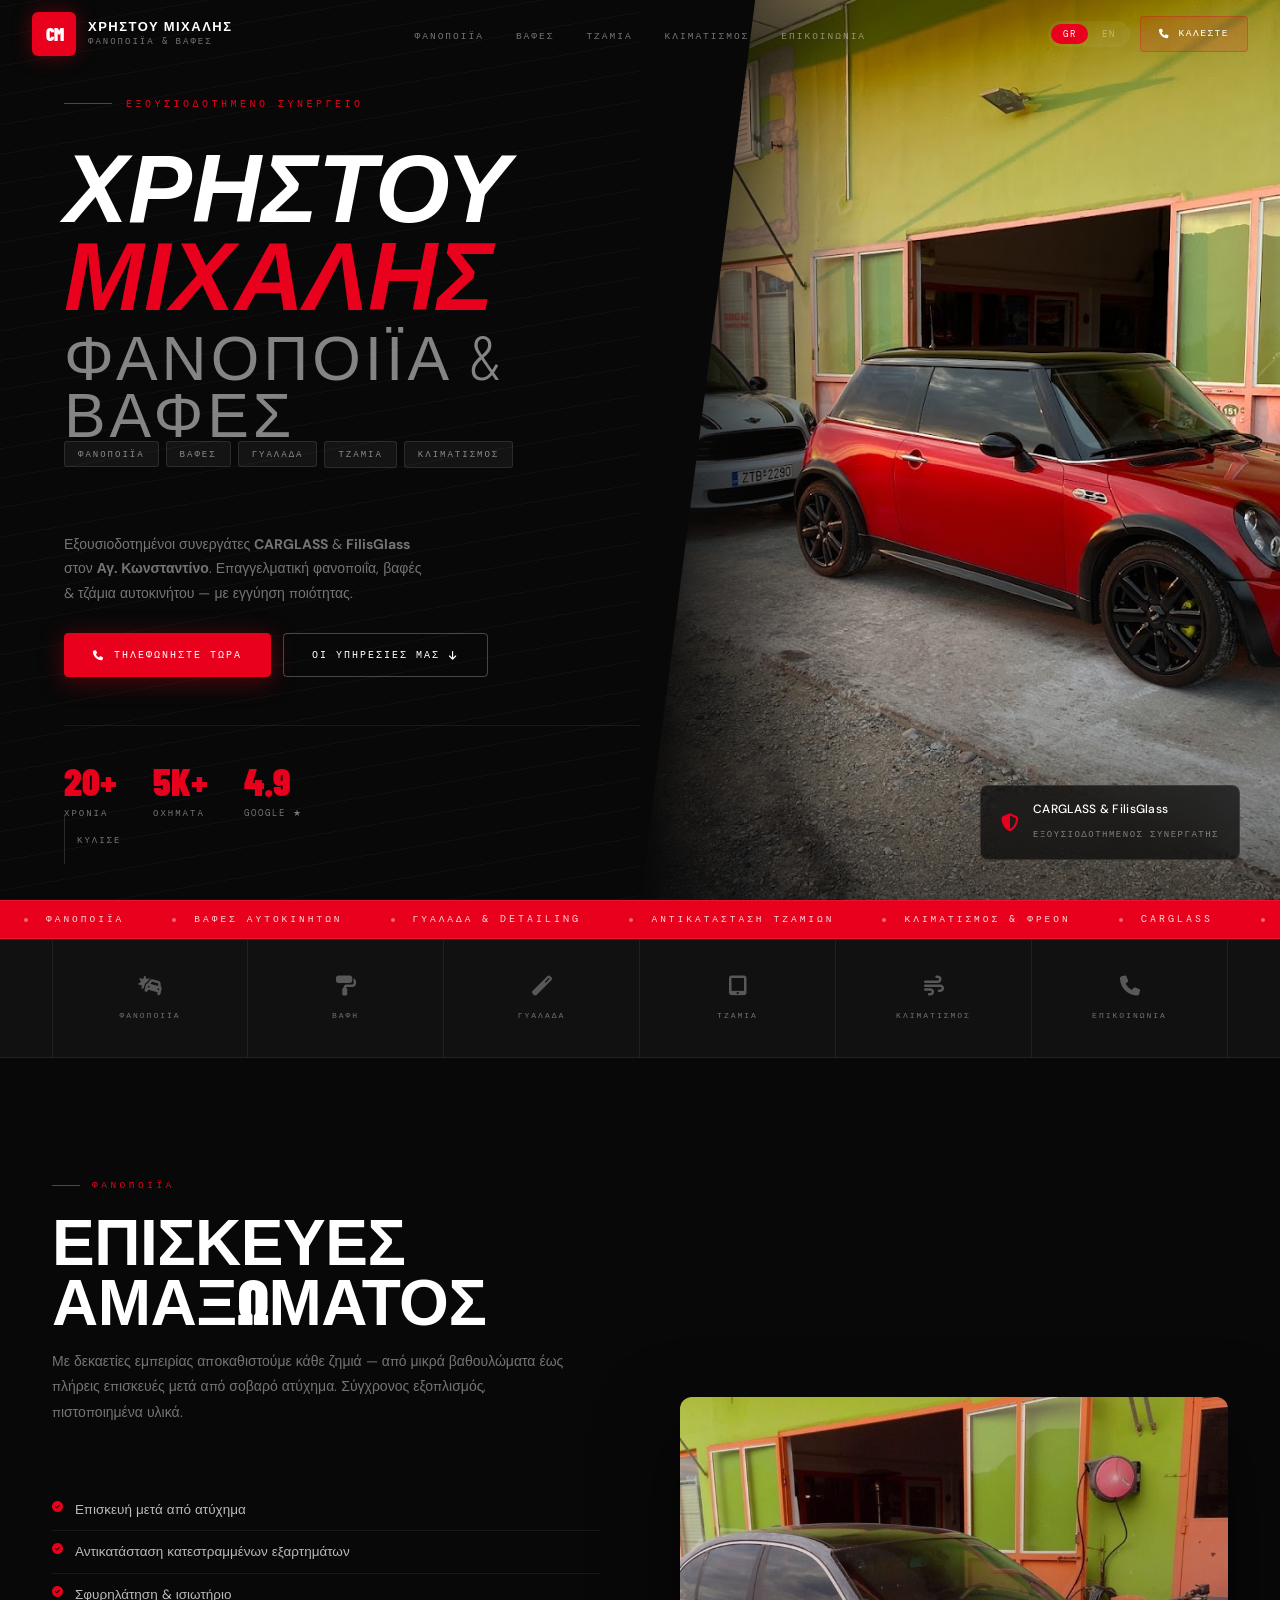
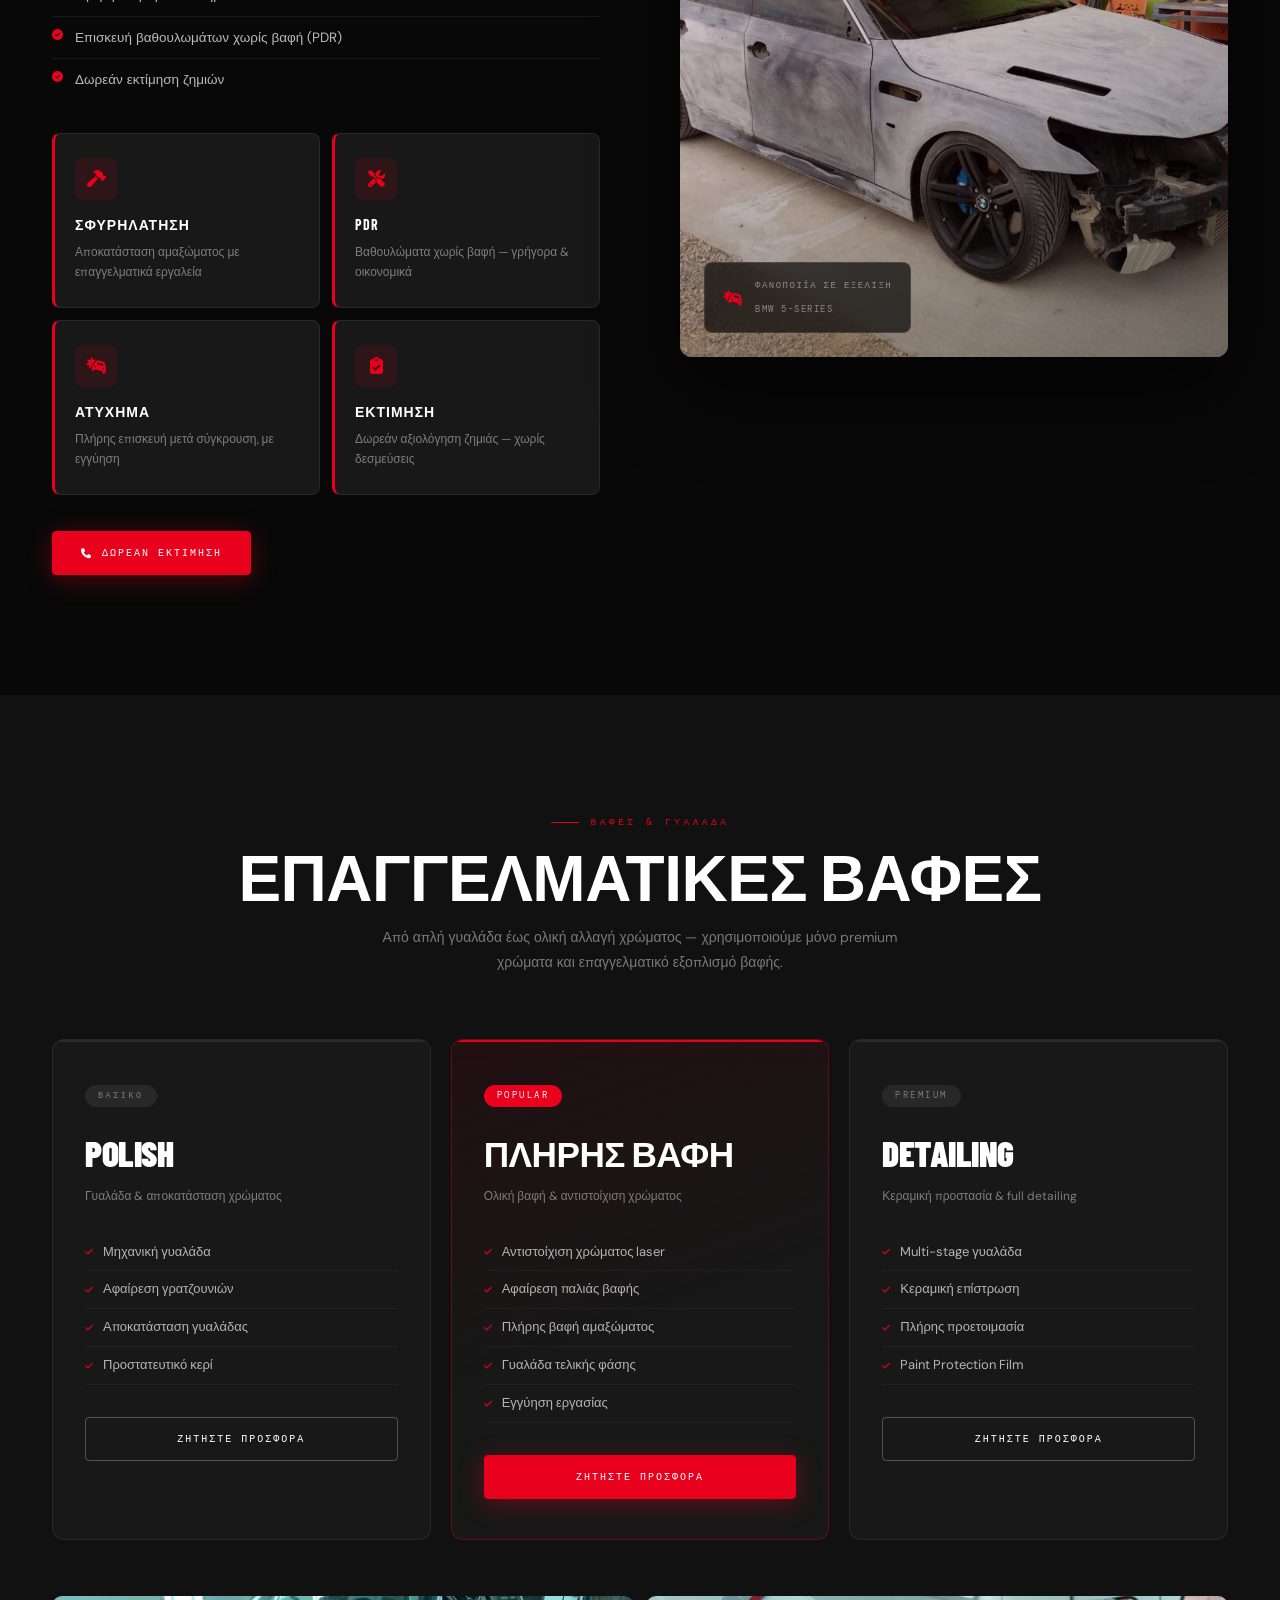
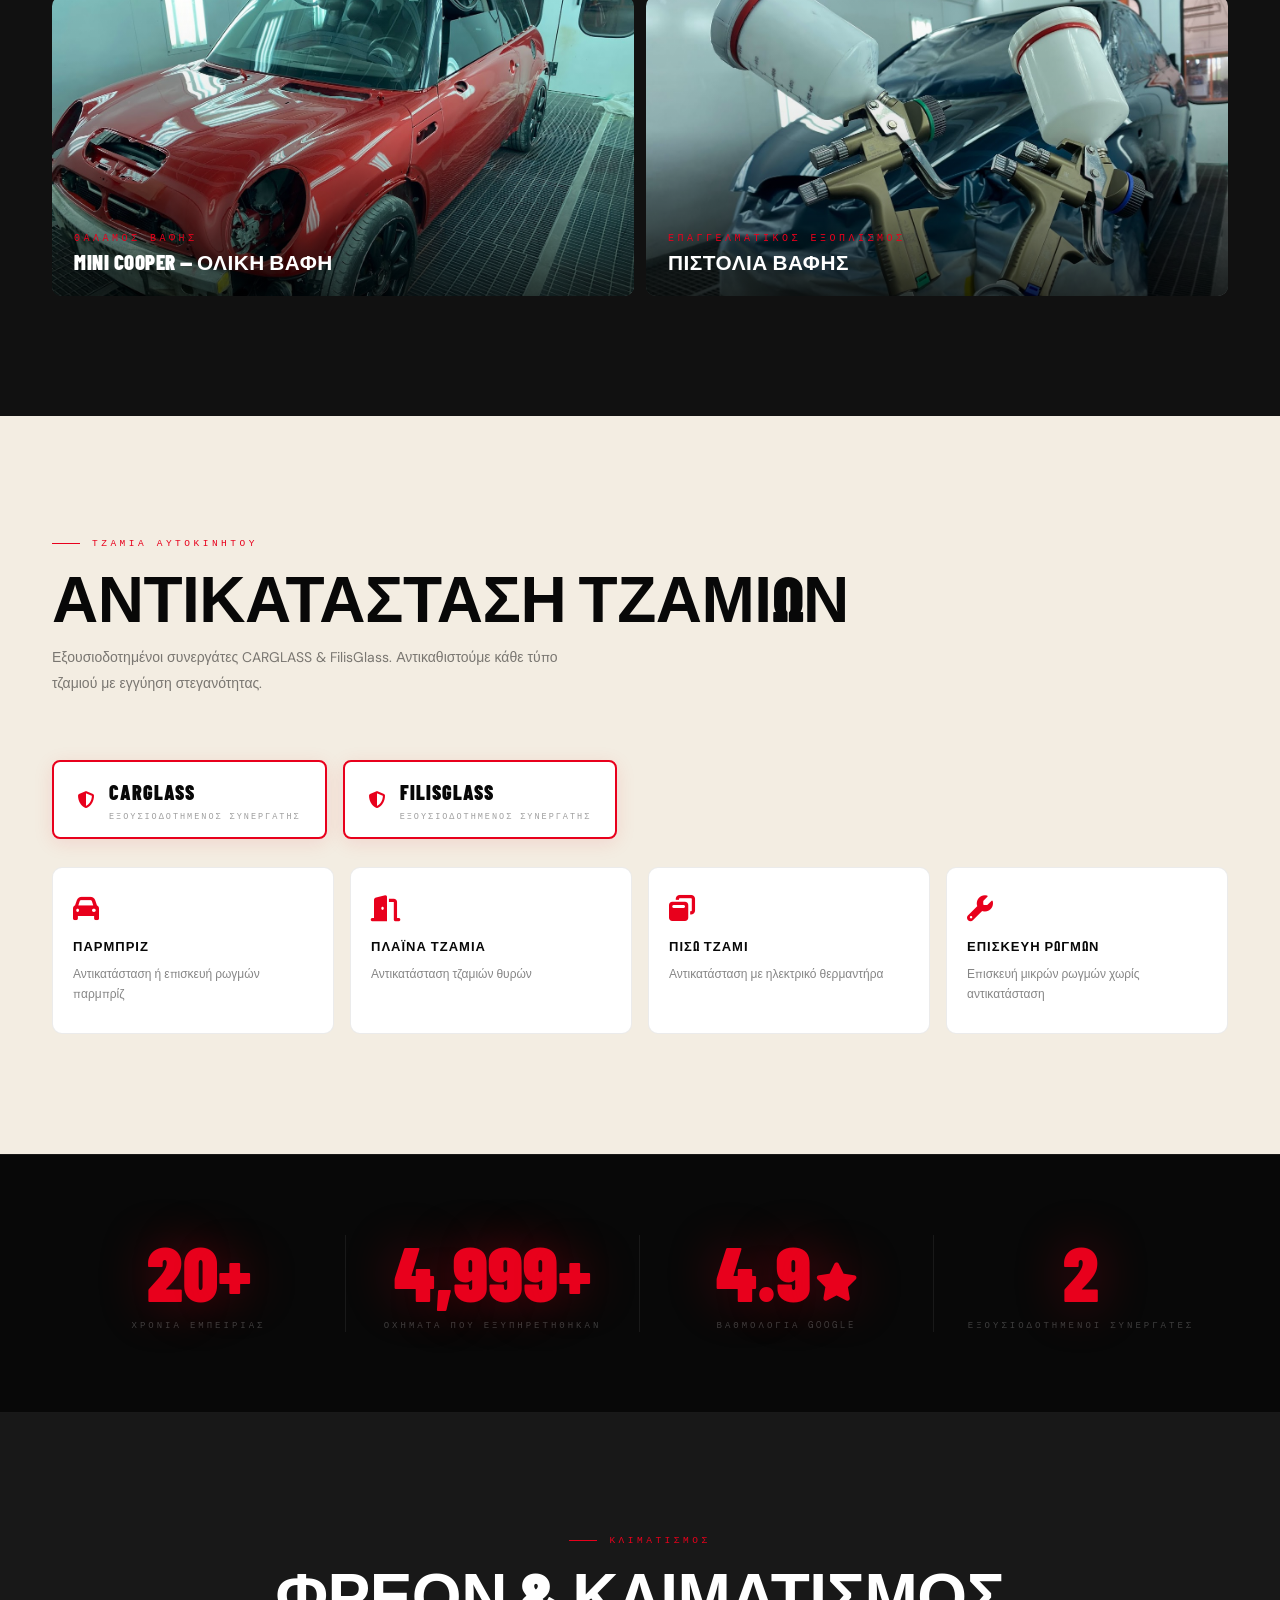
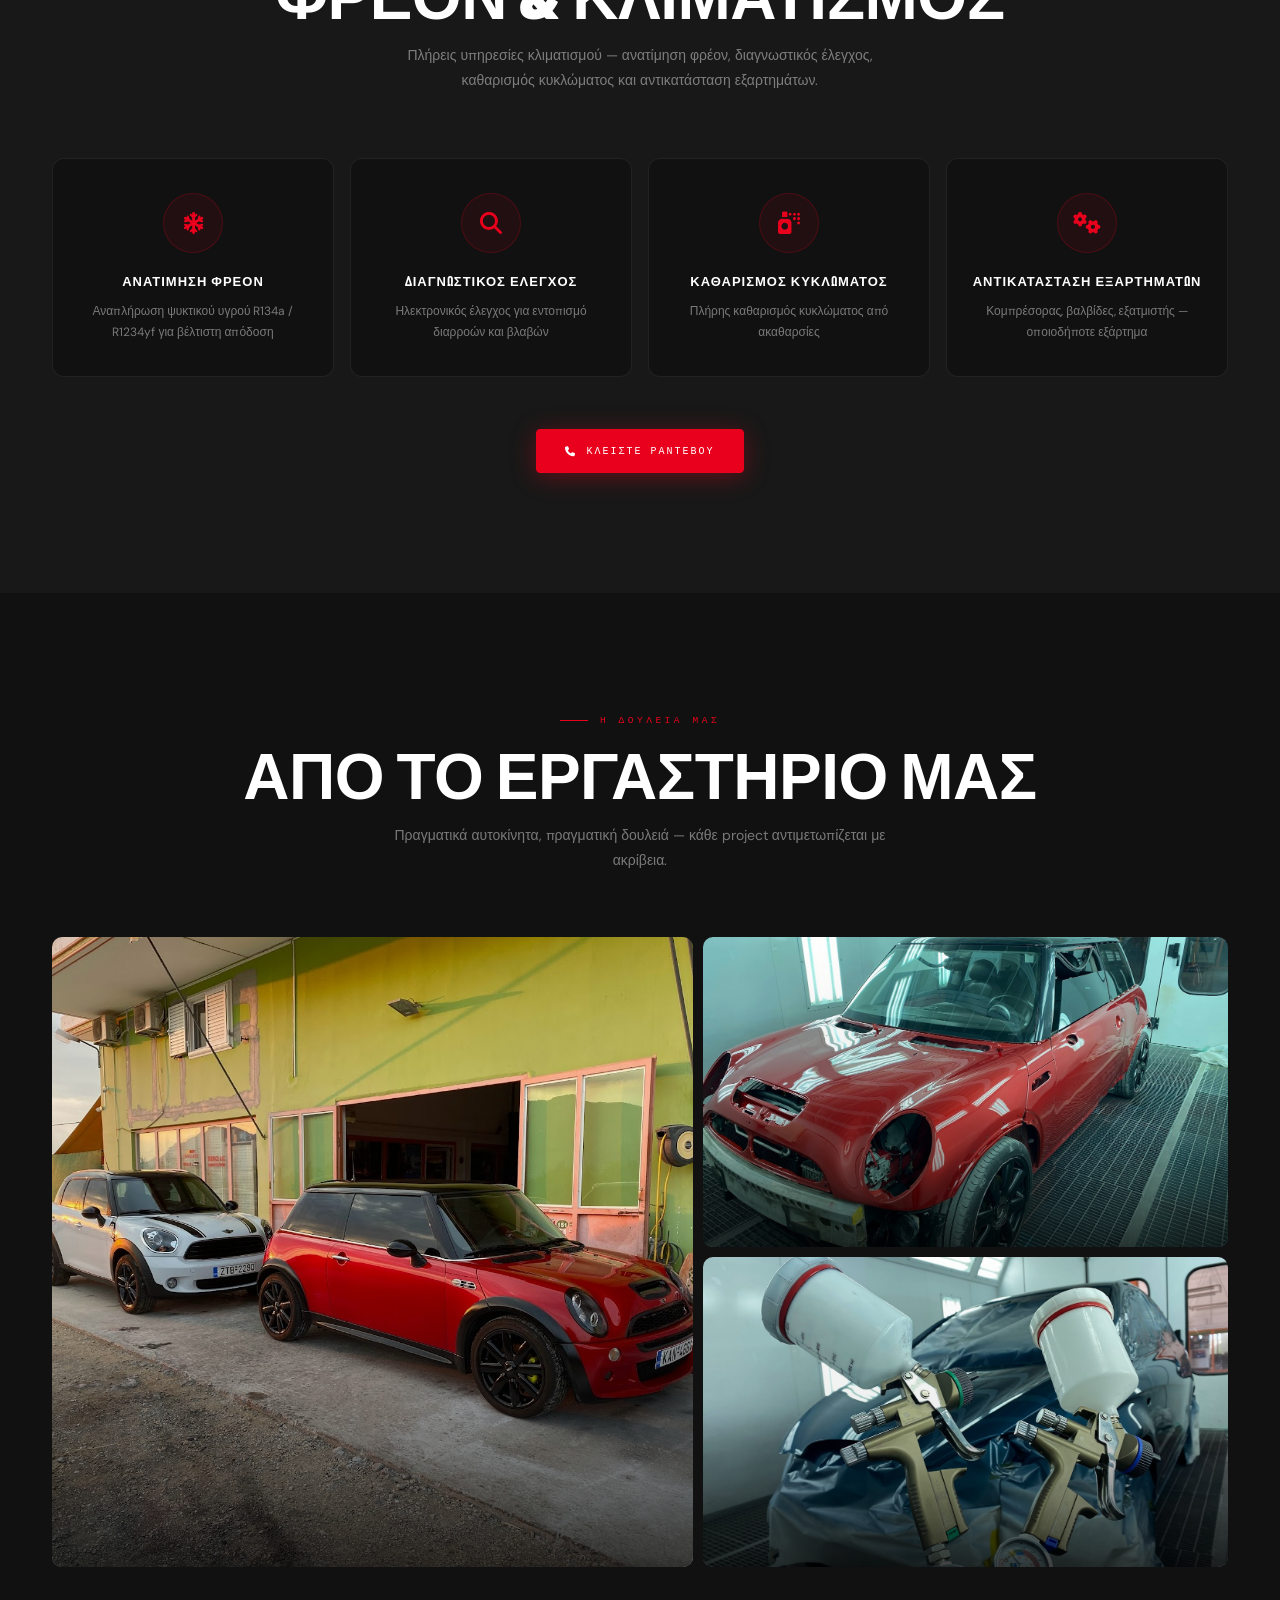
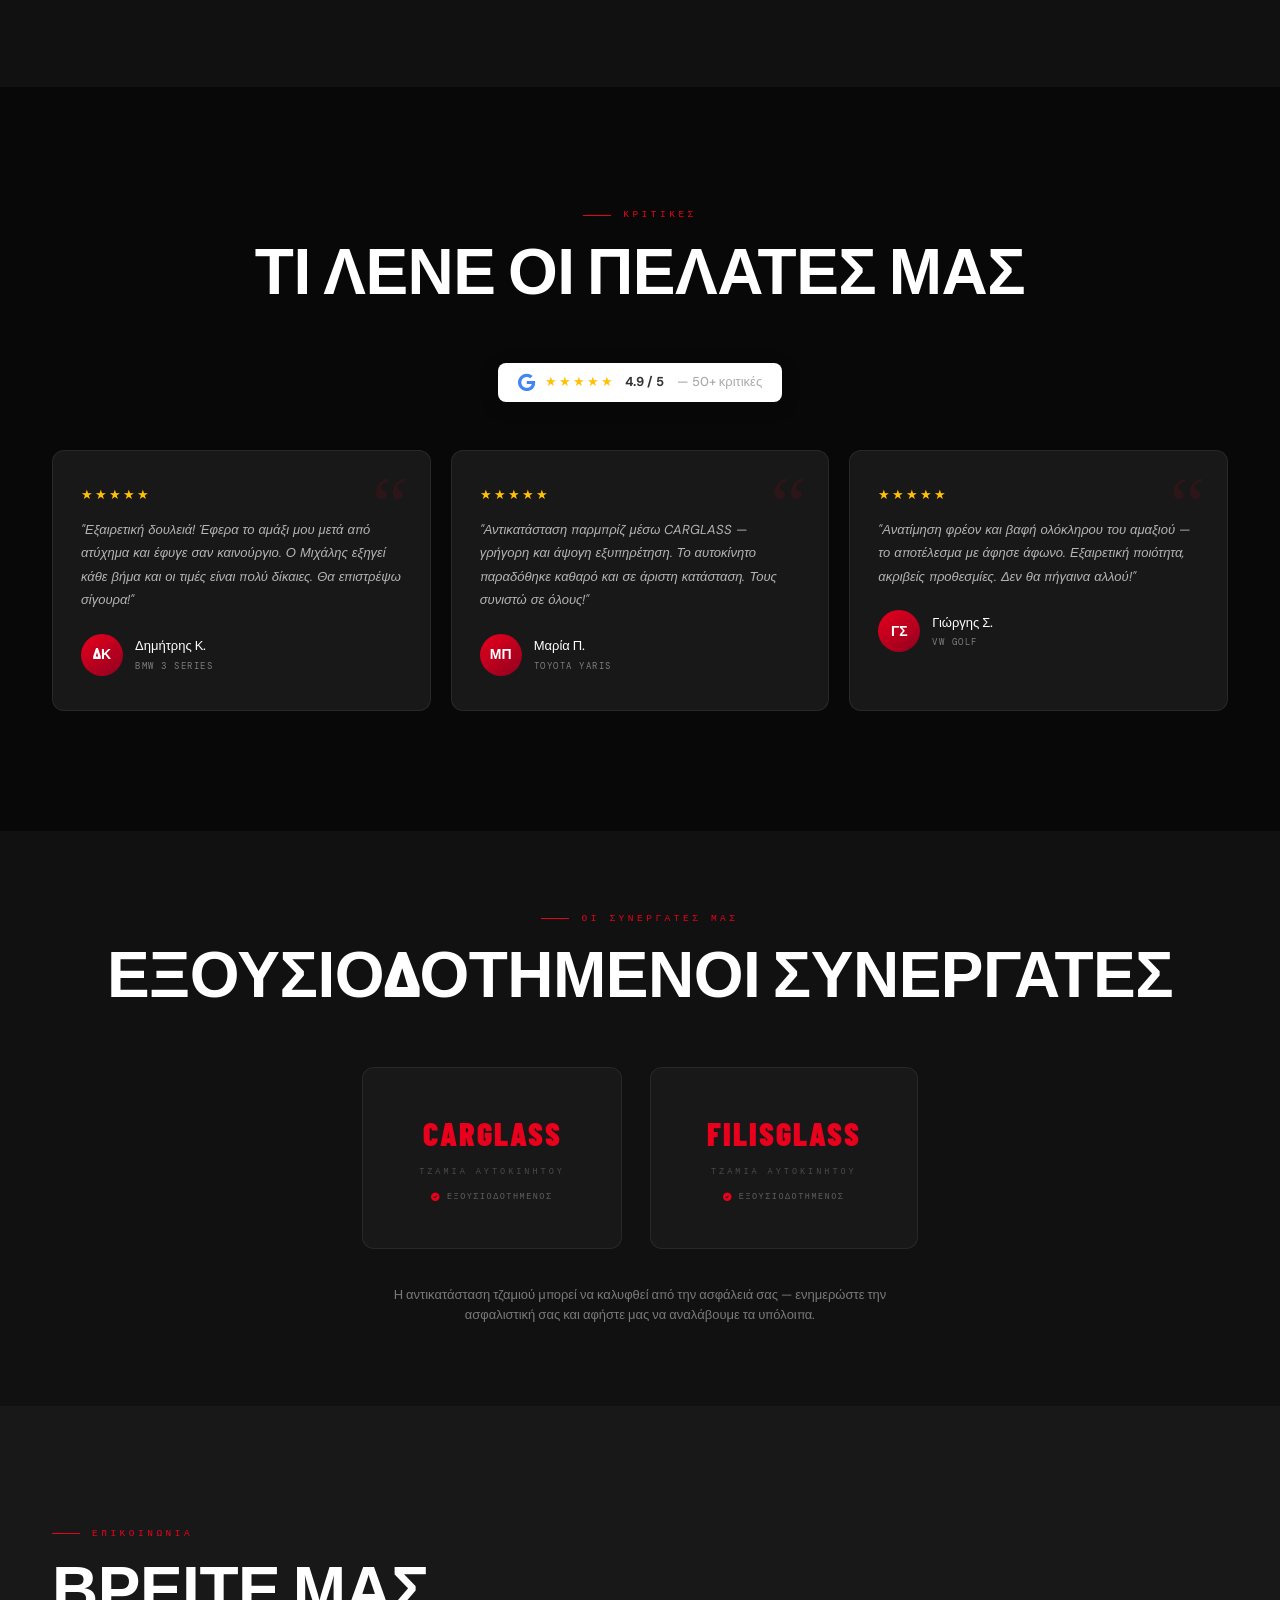
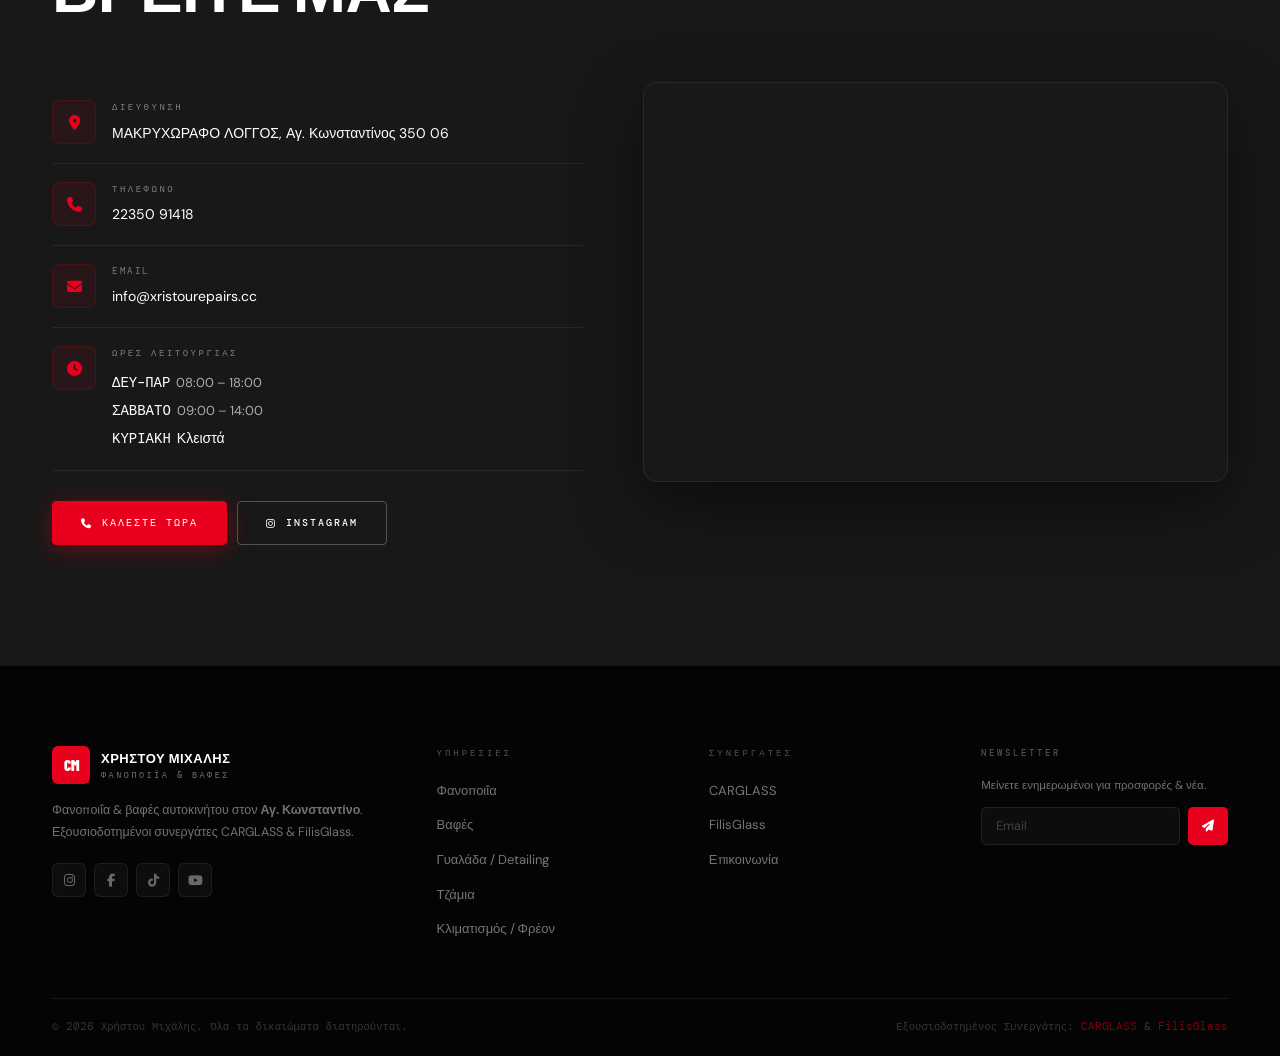
==== commit f35a2ab7: "Fix footer copyright spacing Co-Authored-By: Claude Sonnet 4.6 <noreply@anthropic.com>" ====
--- a/index.html
+++ b/index.html
@@ -1273,7 +1273,7 @@
       </div>
     </div>
     <div class="footer-bar">
-      <p>© 2026<span class="gr">Χρήστου Μιχάλης</span><span class="en">Christou Michalis</span>. <span class="gr">Όλα τα δικαιώματα διατηρούνται.</span><span class="en">All rights reserved.</span></p>
+      <p>© 2026 <span class="gr">Χρήστου Μιχάλης</span><span class="en">Christou Michalis</span>. <span class="gr">Όλα τα δικαιώματα διατηρούνται.</span><span class="en">All rights reserved.</span></p>
       <p><span class="gr">Εξουσιοδοτημένος Συνεργάτης:</span><span class="en">Authorized Partner:</span> <a href="#partners">CARGLASS</a> &amp; <a href="#partners">FilisGlass</a></p>
     </div>
   </div>
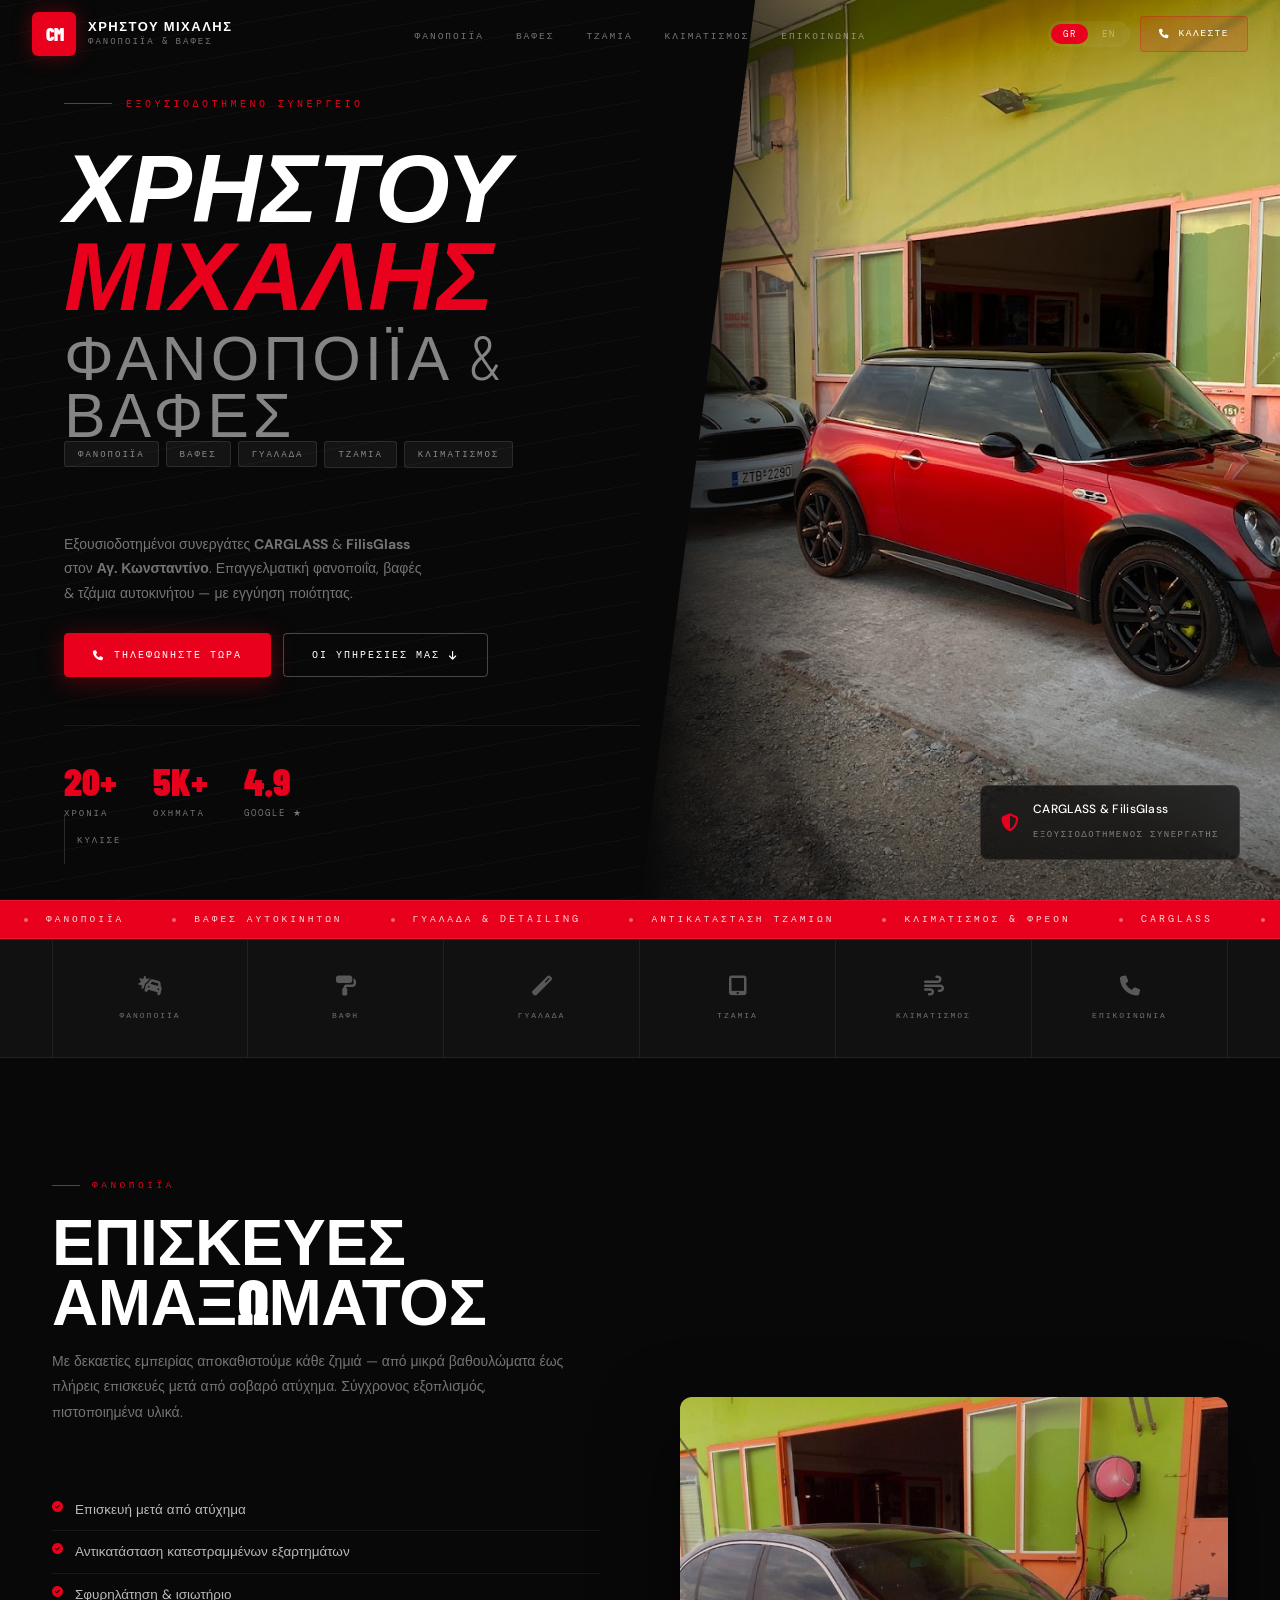
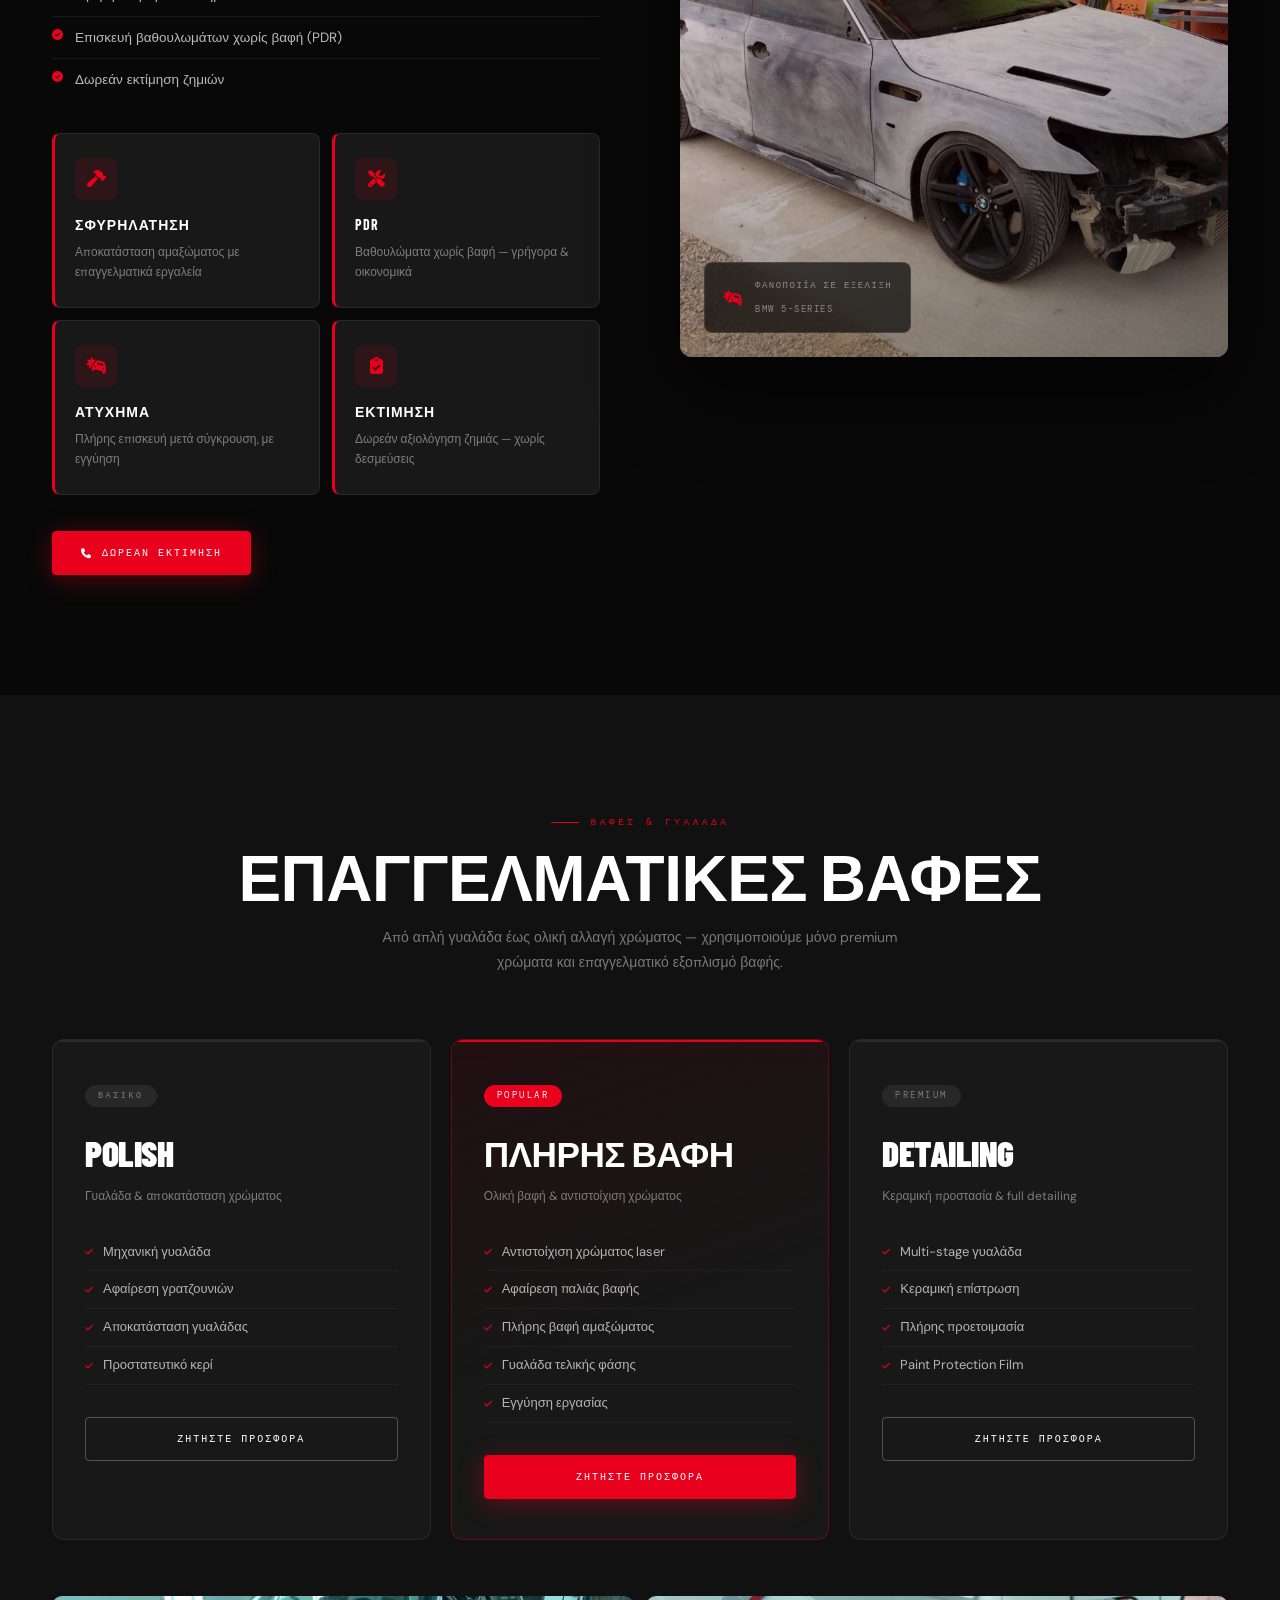
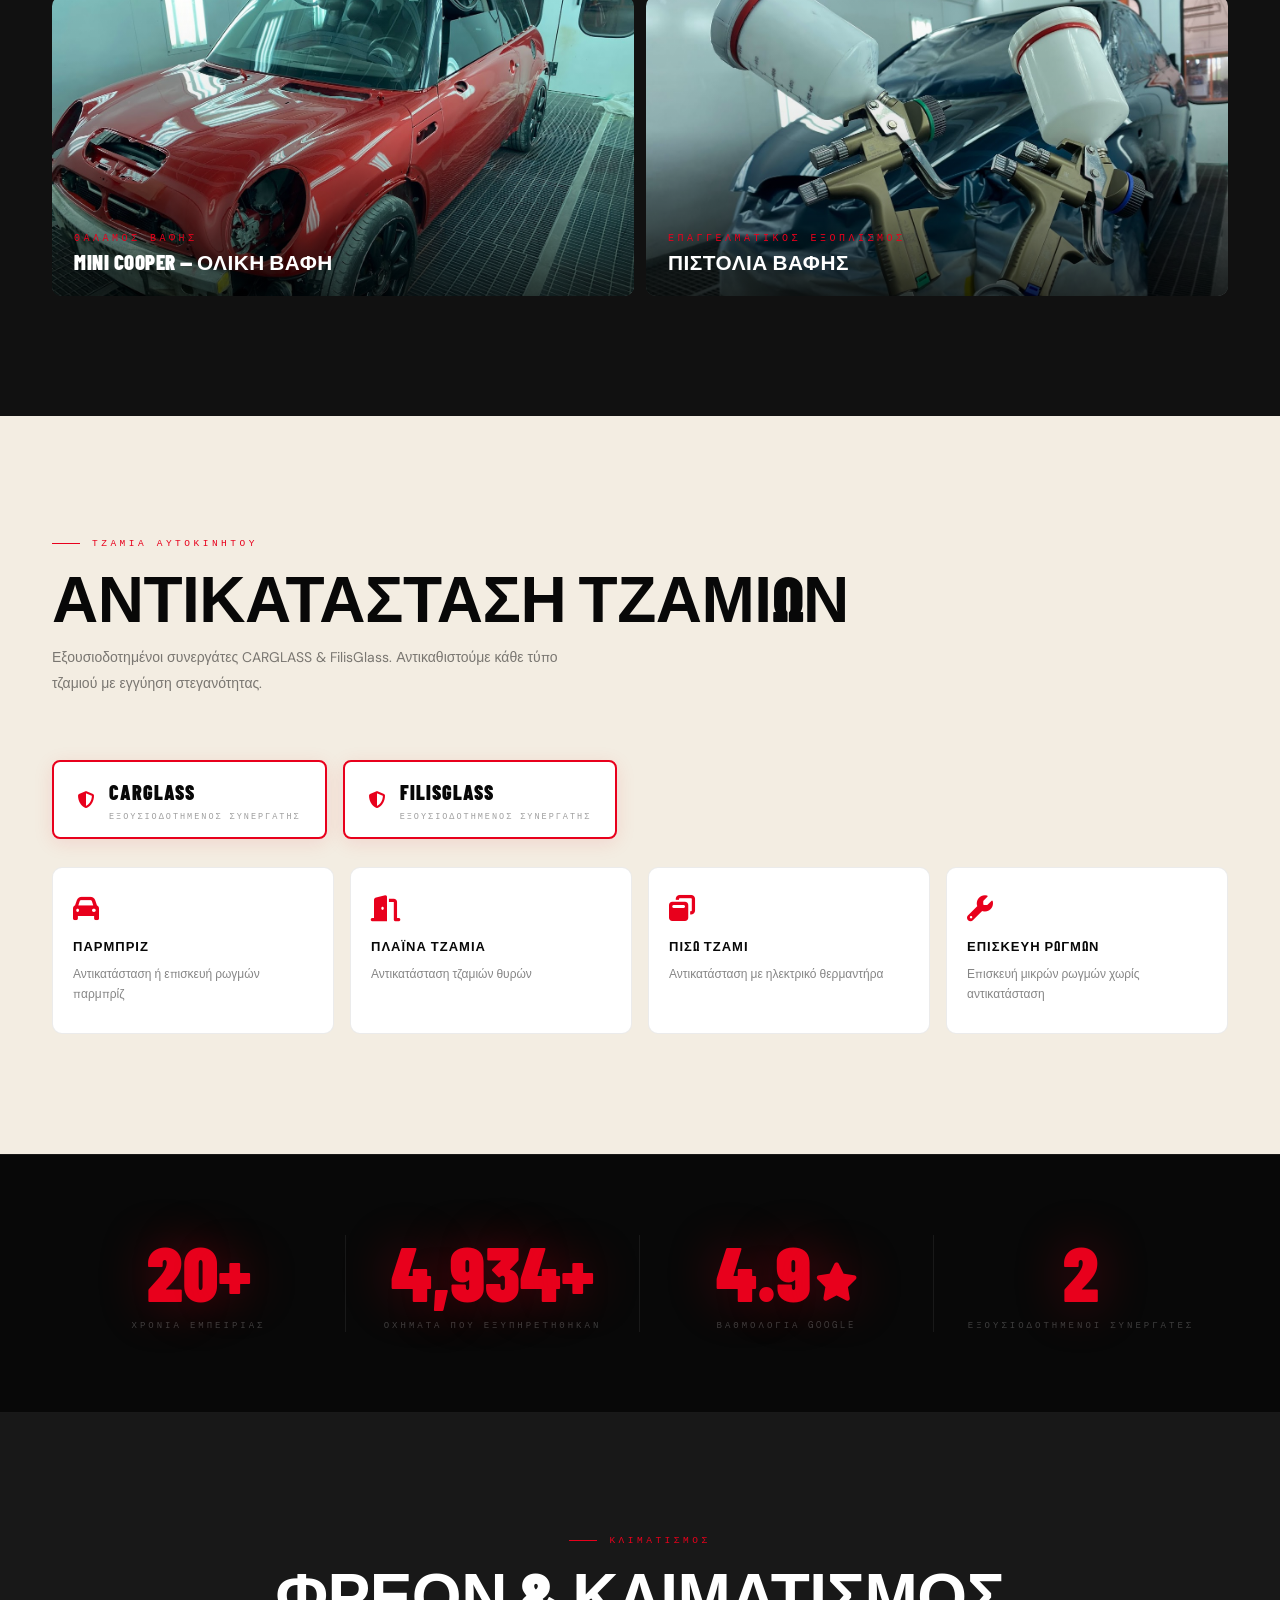
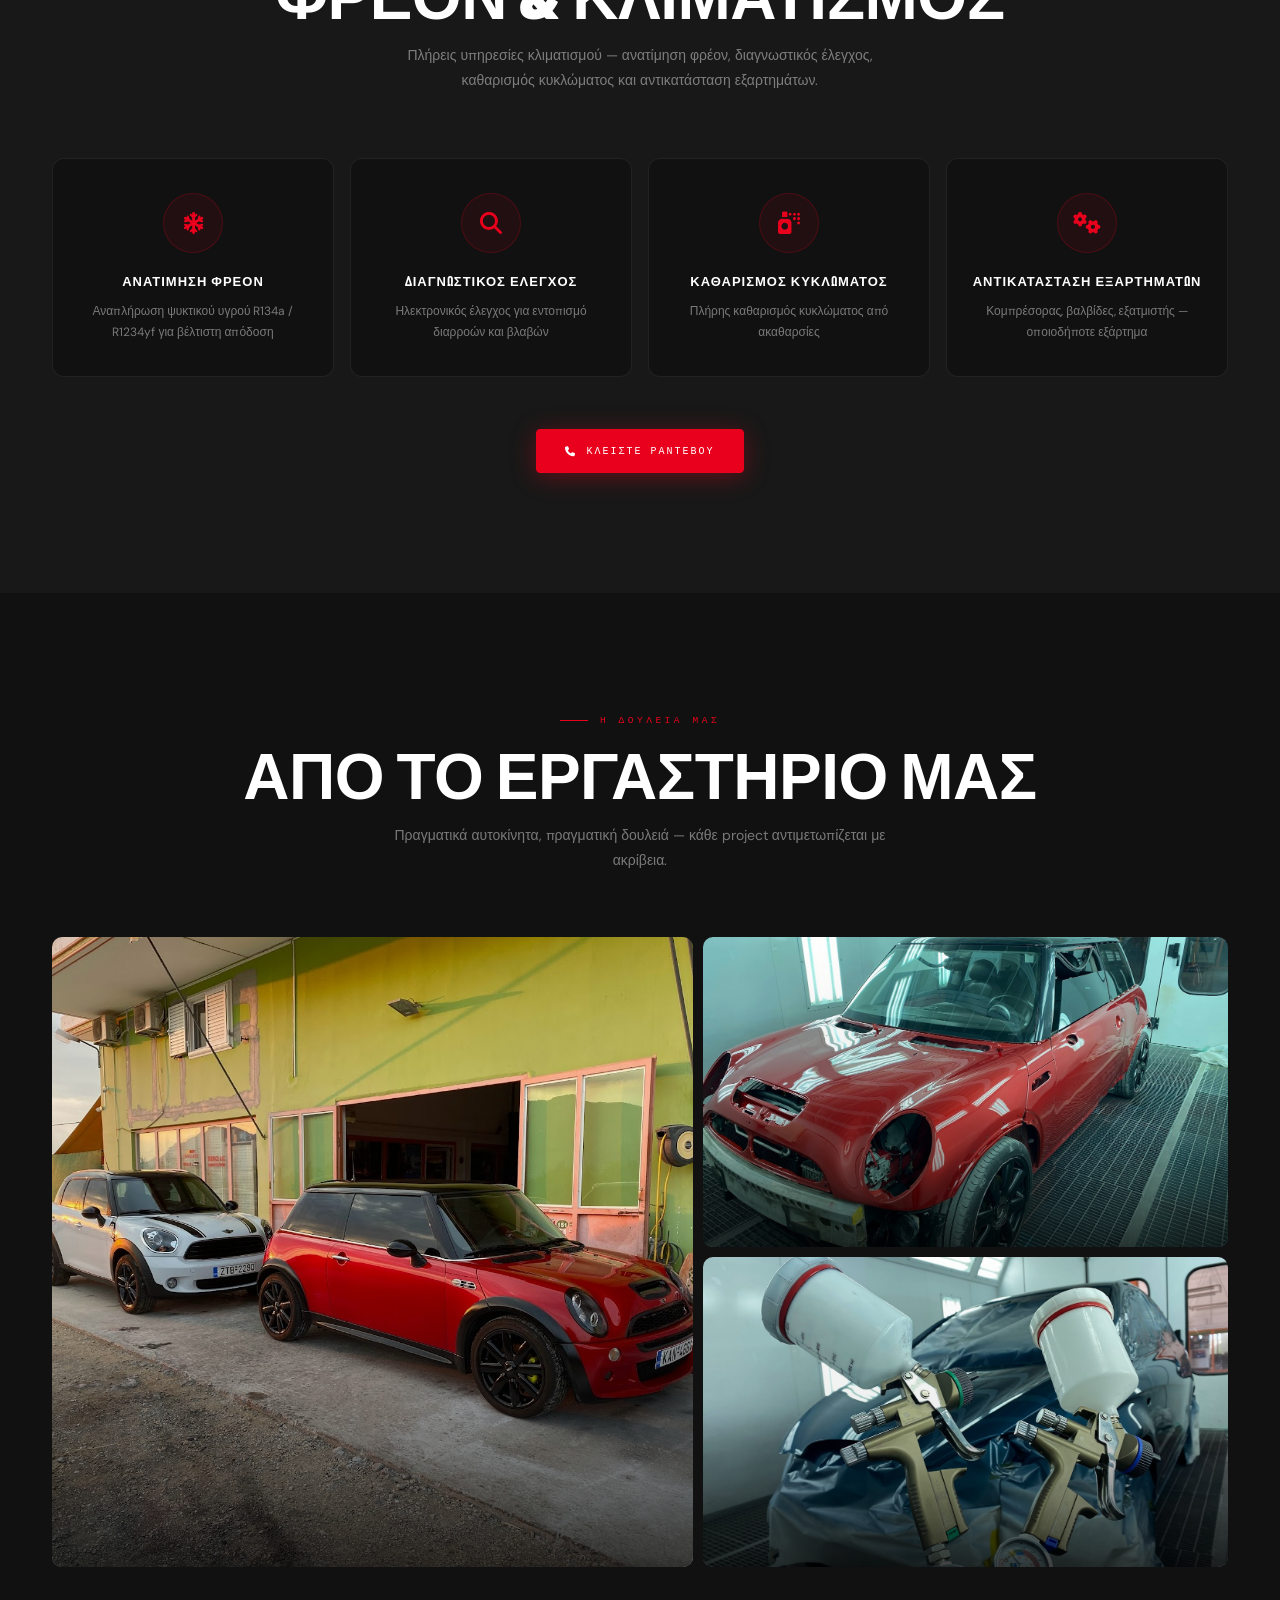
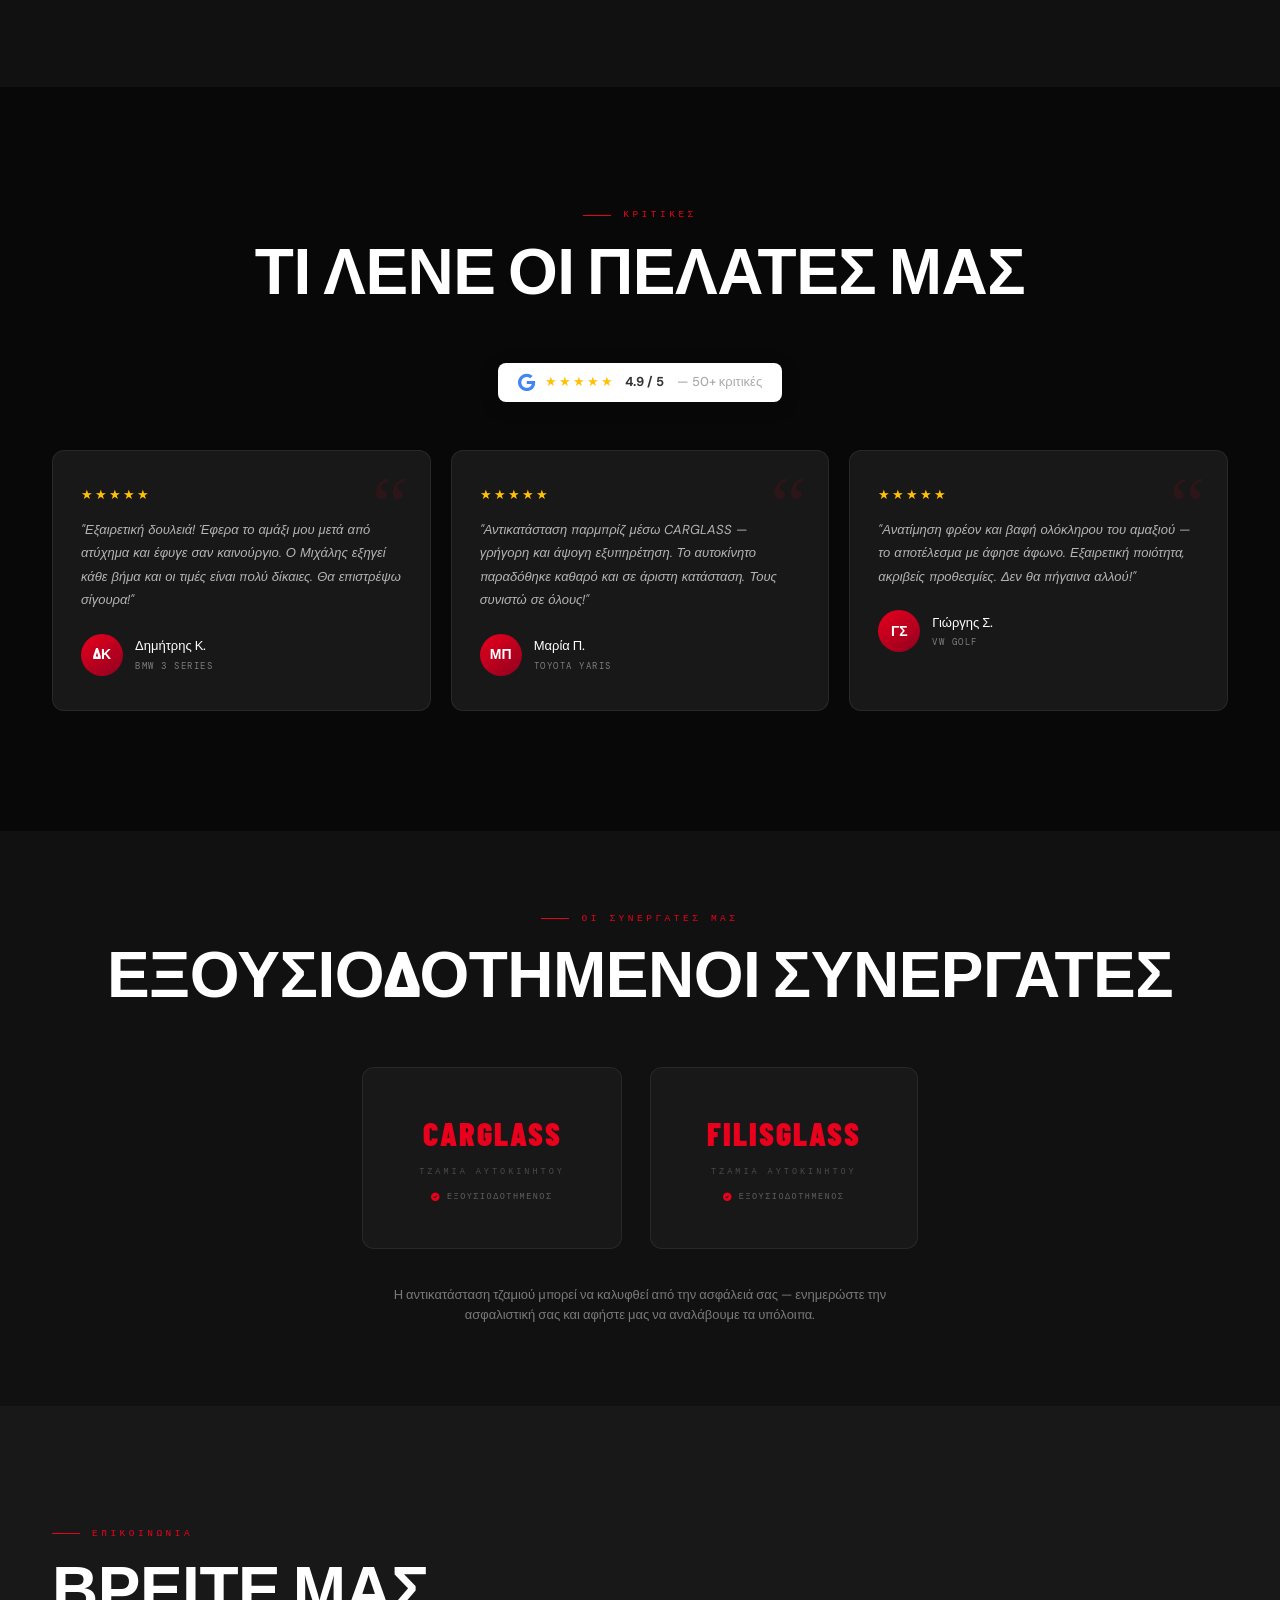
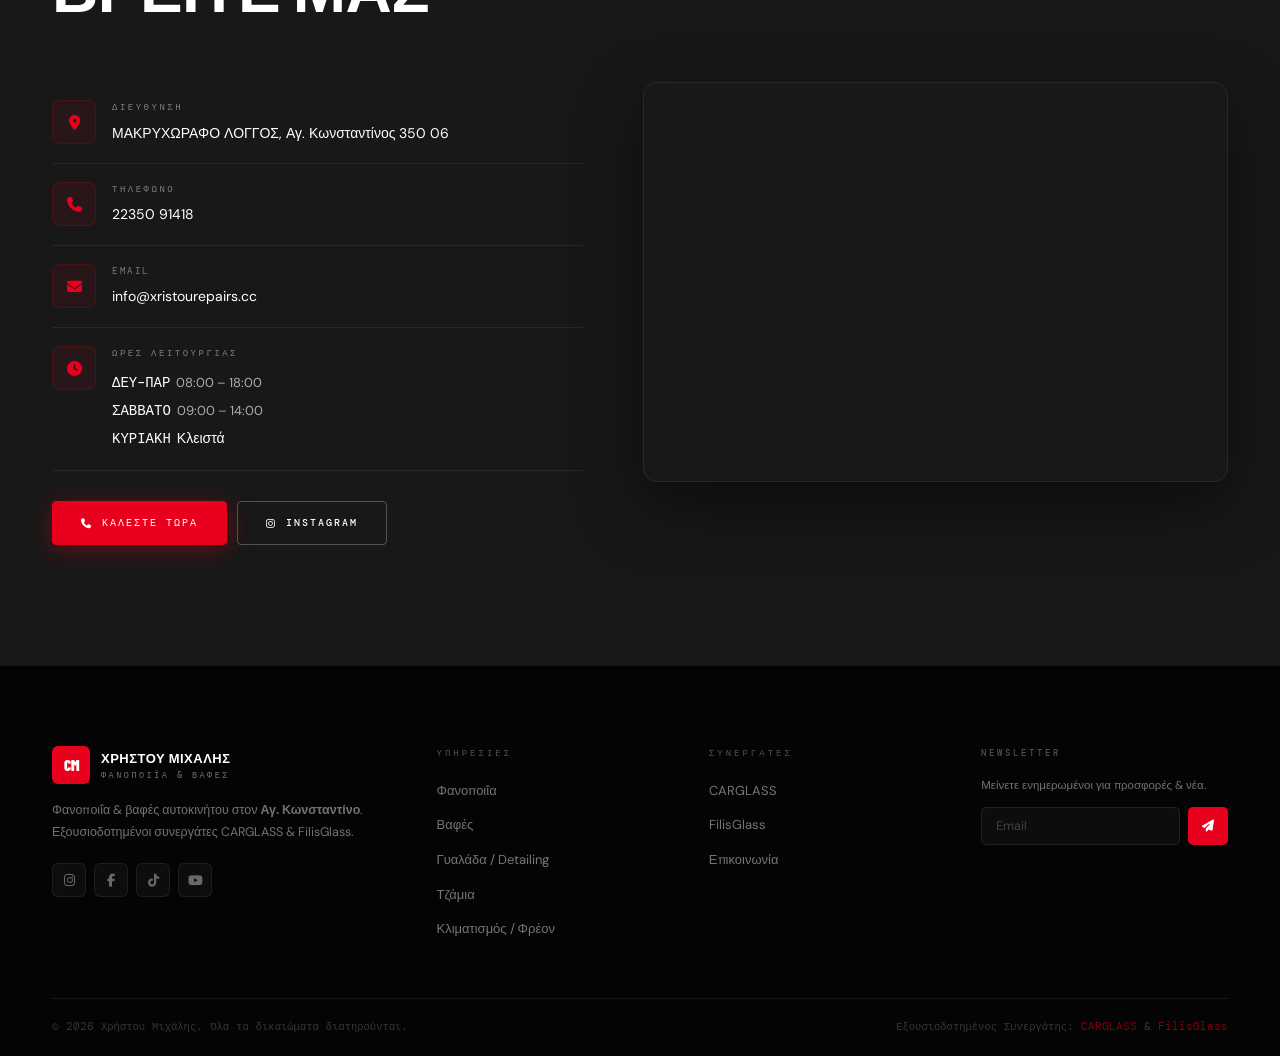
==== commit c5f5dec2: "Replace image hover effects with red corner bracket accents Co-Authored-By: Claude Sonnet 4.6 <norep" ====
--- a/index.html
+++ b/index.html
@@ -350,9 +350,12 @@
     .img-badge i{color:var(--red);font-size:16px}
     .img-badge strong{display:block;font-size:12px;font-weight:500}
     .img-badge span{font-family:'DM Mono',monospace;font-size:9px;letter-spacing:1.5px;text-transform:uppercase;color:var(--muted)}
-    /* Red corner line */
-    .img-panel::before{content:'';position:absolute;top:0;left:0;right:0;height:2px;background:linear-gradient(90deg,var(--red),transparent);z-index:2;opacity:0;transition:opacity .3s}
-    .img-panel:hover::before{opacity:1}
+    /* Red corner brackets */
+    .img-panel::before,.img-panel::after{content:'';position:absolute;width:22px;height:22px;z-index:4;opacity:0;transition:opacity .4s,transform .4s cubic-bezier(.2,0,0,1);pointer-events:none}
+    .img-panel::before{top:14px;left:14px;border-top:2px solid var(--red);border-left:2px solid var(--red);transform:translate(-8px,-8px)}
+    .img-panel::after{bottom:14px;right:14px;border-bottom:2px solid var(--red);border-right:2px solid var(--red);transform:translate(8px,8px)}
+    .img-panel:hover::before{opacity:1;transform:translate(0,0)}
+    .img-panel:hover::after{opacity:1;transform:translate(0,0)}
 
     /* ====== PAINT & POLISH ====== */
     #paint-polish{background:var(--charcoal);position:relative}
@@ -384,8 +387,12 @@
     .ps-label{position:absolute;bottom:22px;left:22px;right:22px}
     .ps-label .f-label{margin-bottom:5px;display:block}
     .ps-label h4{font-family:'Barlow Condensed',sans-serif;font-weight:900;font-size:clamp(1rem,2.2vw,1.3rem);text-transform:uppercase;letter-spacing:.5px;line-height:1.1}
-    .ps-item::after{content:'';position:absolute;top:0;left:0;right:0;height:2px;background:var(--red);transform:scaleX(0);transform-origin:left;transition:transform .4s;z-index:2}
-    .ps-item:hover::after{transform:scaleX(1)}
+    /* Red corner brackets */
+    .ps-item::before,.ps-item::after{content:'';position:absolute;width:18px;height:18px;z-index:4;opacity:0;transition:opacity .4s,transform .4s cubic-bezier(.2,0,0,1);pointer-events:none}
+    .ps-item::before{top:12px;left:12px;border-top:2px solid var(--red);border-left:2px solid var(--red);transform:translate(-6px,-6px)}
+    .ps-item::after{bottom:12px;right:12px;border-bottom:2px solid var(--red);border-right:2px solid var(--red);transform:translate(6px,6px)}
+    .ps-item:hover::before{opacity:1;transform:translate(0,0)}
+    .ps-item:hover::after{opacity:1;transform:translate(0,0)}
 
     /* ====== GLASS SECTION ====== */
     #glass-section{background:var(--cream);color:var(--black)}
@@ -434,8 +441,12 @@
     .g-item img{width:100%;height:100%;object-fit:cover;display:block;transition:transform .65s cubic-bezier(.25,.46,.45,.94)}
     .g-item:hover img{transform:scale(1.07)}
     .g-overlay{position:absolute;inset:0;background:linear-gradient(to top,rgba(0,0,0,.75) 0%,rgba(0,0,0,.06) 50%,transparent 100%)}
-    .g-item::before{content:'';position:absolute;z-index:2;top:0;left:0;right:0;height:2px;background:var(--red);transform:scaleX(0);transform-origin:left;transition:transform .4s cubic-bezier(.2,0,0,1)}
-    .g-item:hover::before{transform:scaleX(1)}
+    /* Red corner brackets */
+    .g-item::before,.g-item::after{content:'';position:absolute;width:18px;height:18px;z-index:4;opacity:0;transition:opacity .4s,transform .4s cubic-bezier(.2,0,0,1);pointer-events:none}
+    .g-item::before{top:12px;left:12px;border-top:2px solid var(--red);border-left:2px solid var(--red);transform:translate(-6px,-6px)}
+    .g-item::after{bottom:12px;right:12px;border-bottom:2px solid var(--red);border-right:2px solid var(--red);transform:translate(6px,6px)}
+    .g-item:hover::before{opacity:1;transform:translate(0,0)}
+    .g-item:hover::after{opacity:1;transform:translate(0,0)}
     .g-caption{position:absolute;bottom:0;left:0;right:0;z-index:1;padding:22px 20px;transform:translateY(6px);opacity:0;transition:transform .35s,opacity .35s}
     .g-item:hover .g-caption{transform:translateY(0);opacity:1}
     .g-cap-tag{font-family:'DM Mono',monospace;font-size:8.5px;letter-spacing:2.5px;text-transform:uppercase;color:var(--red);margin-bottom:4px;display:block}
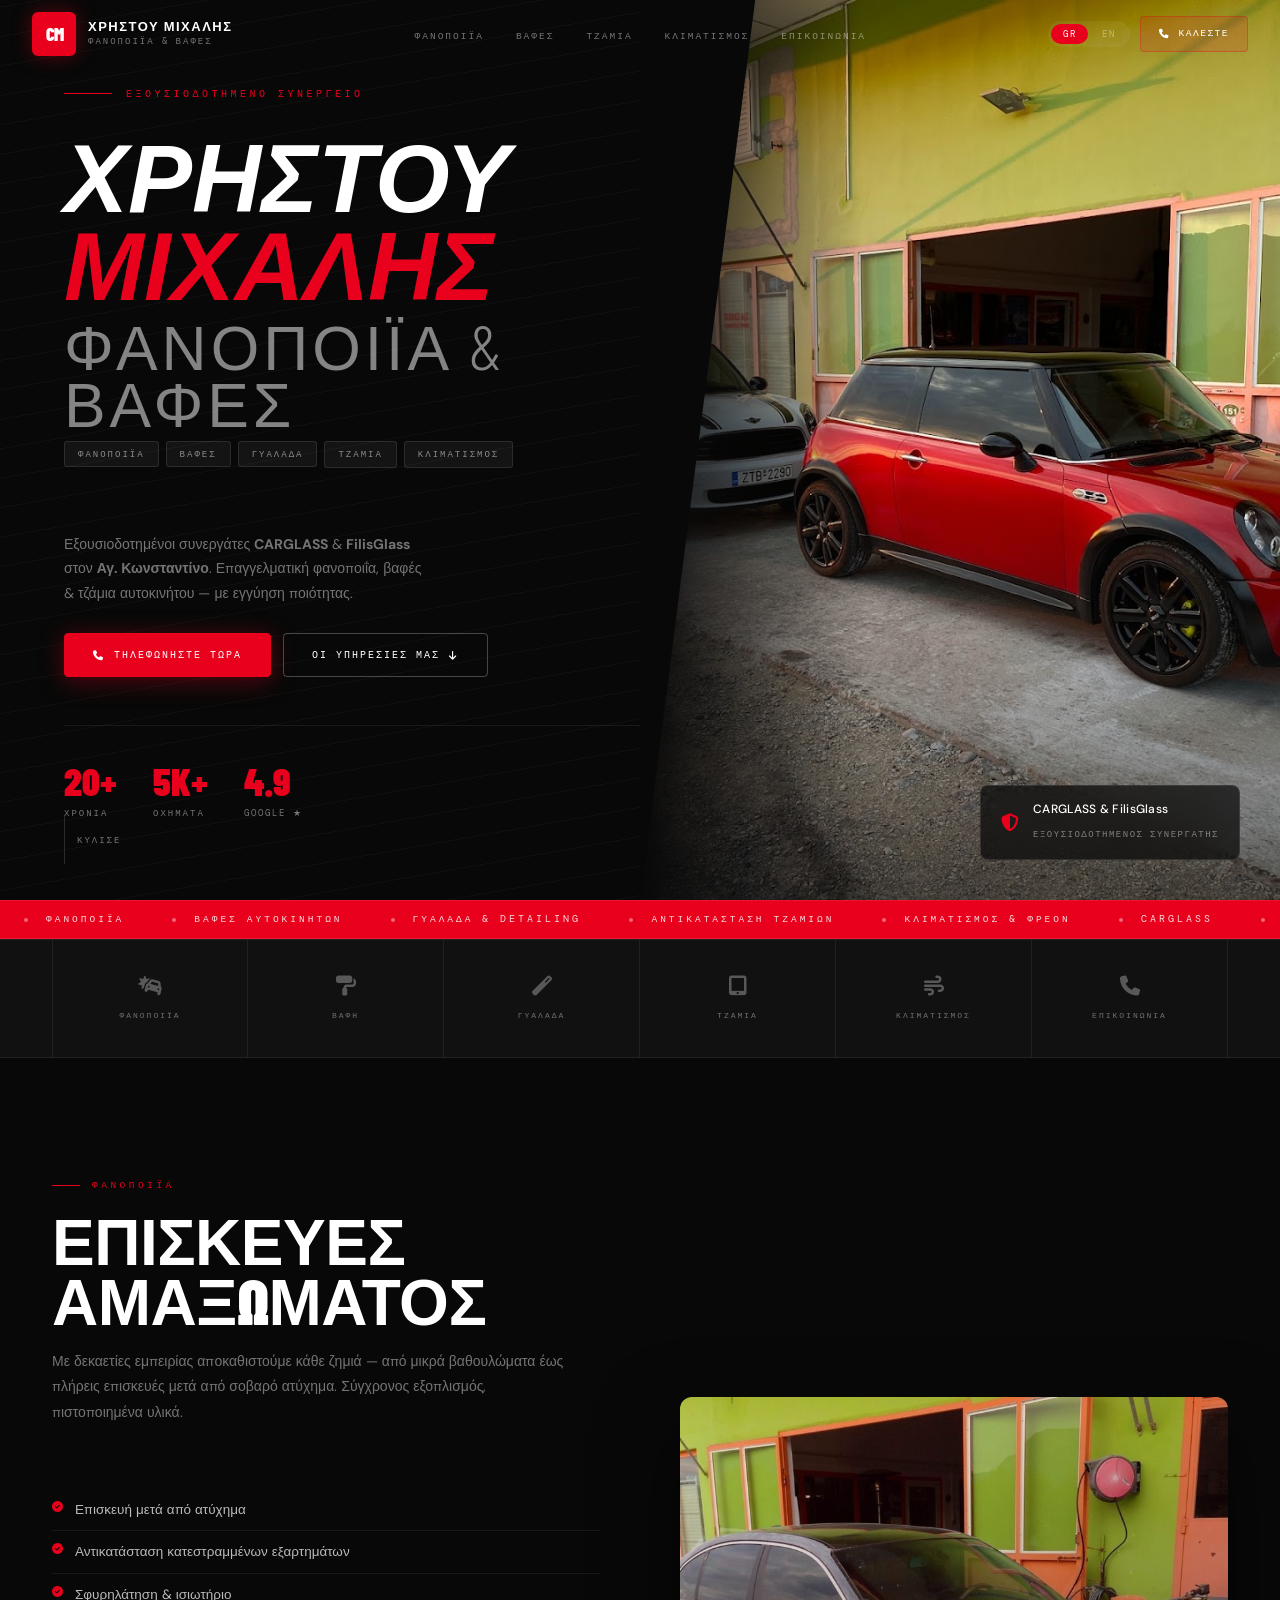
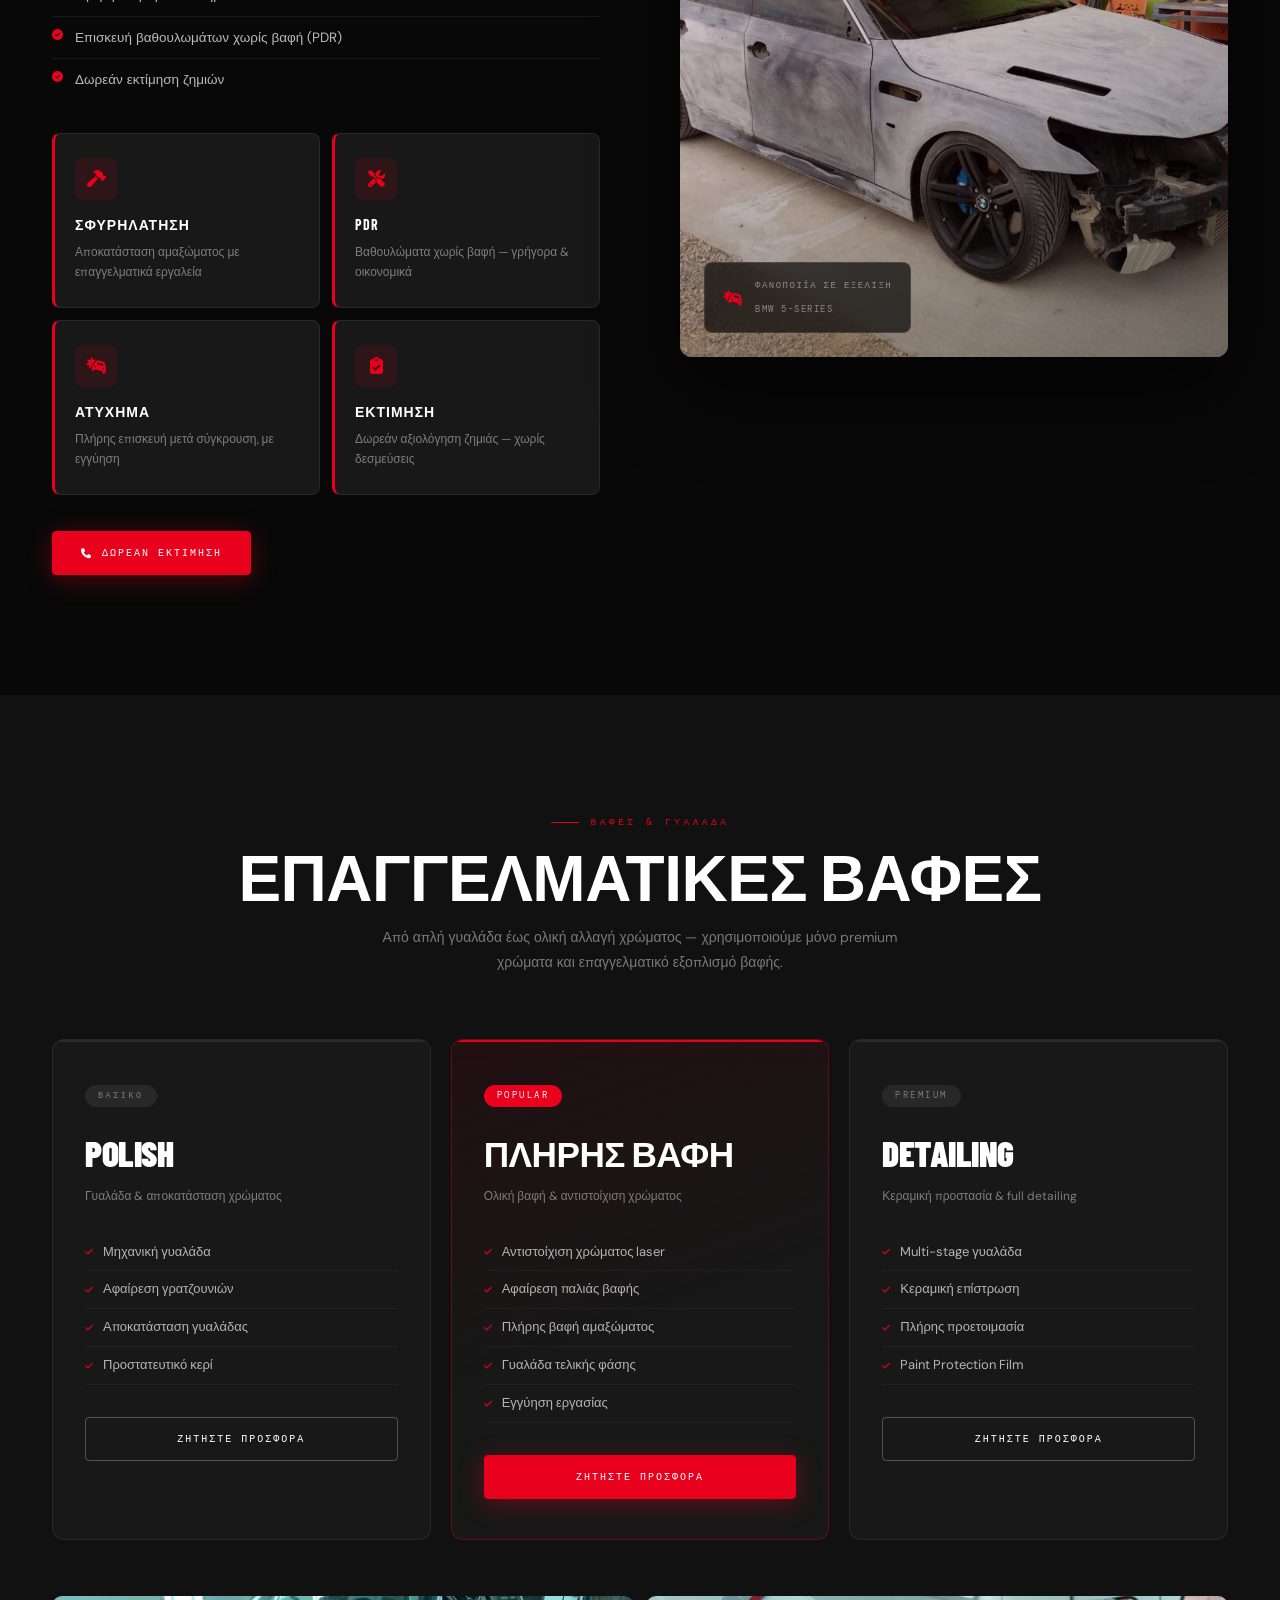
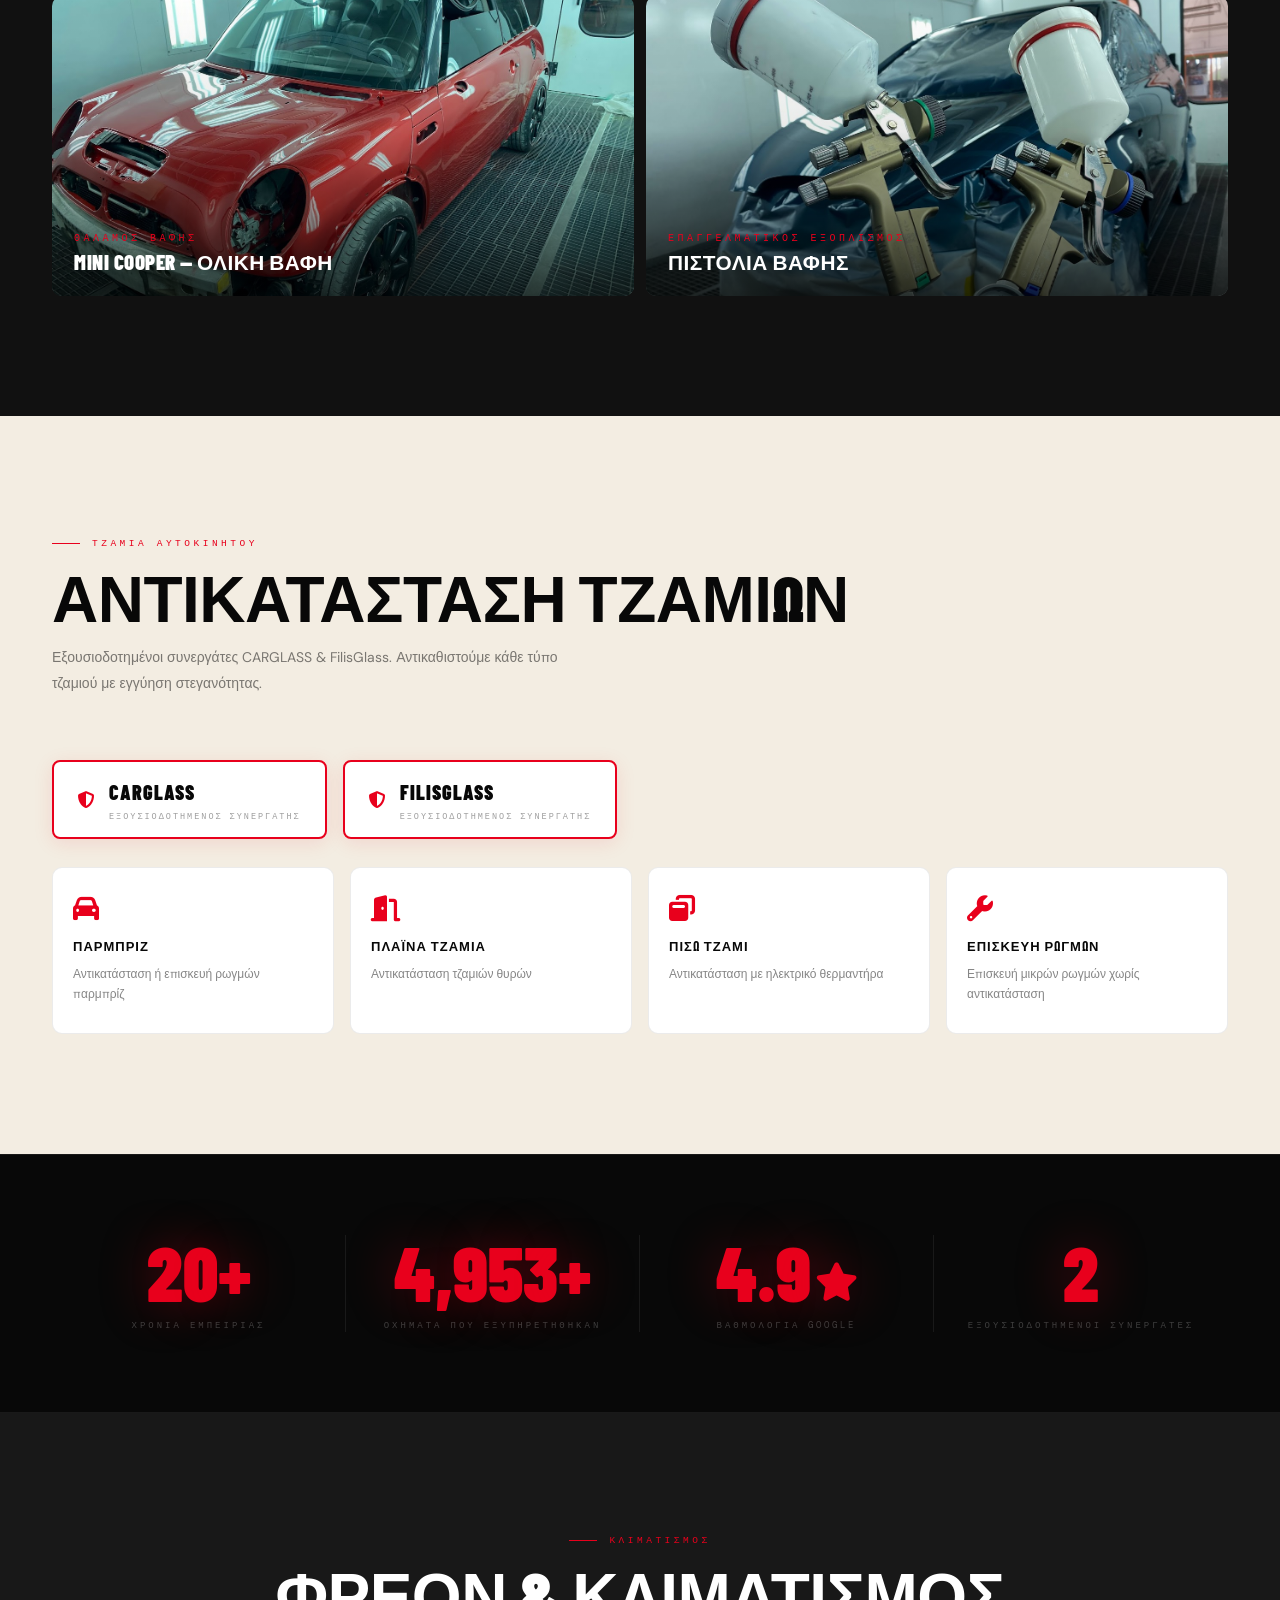
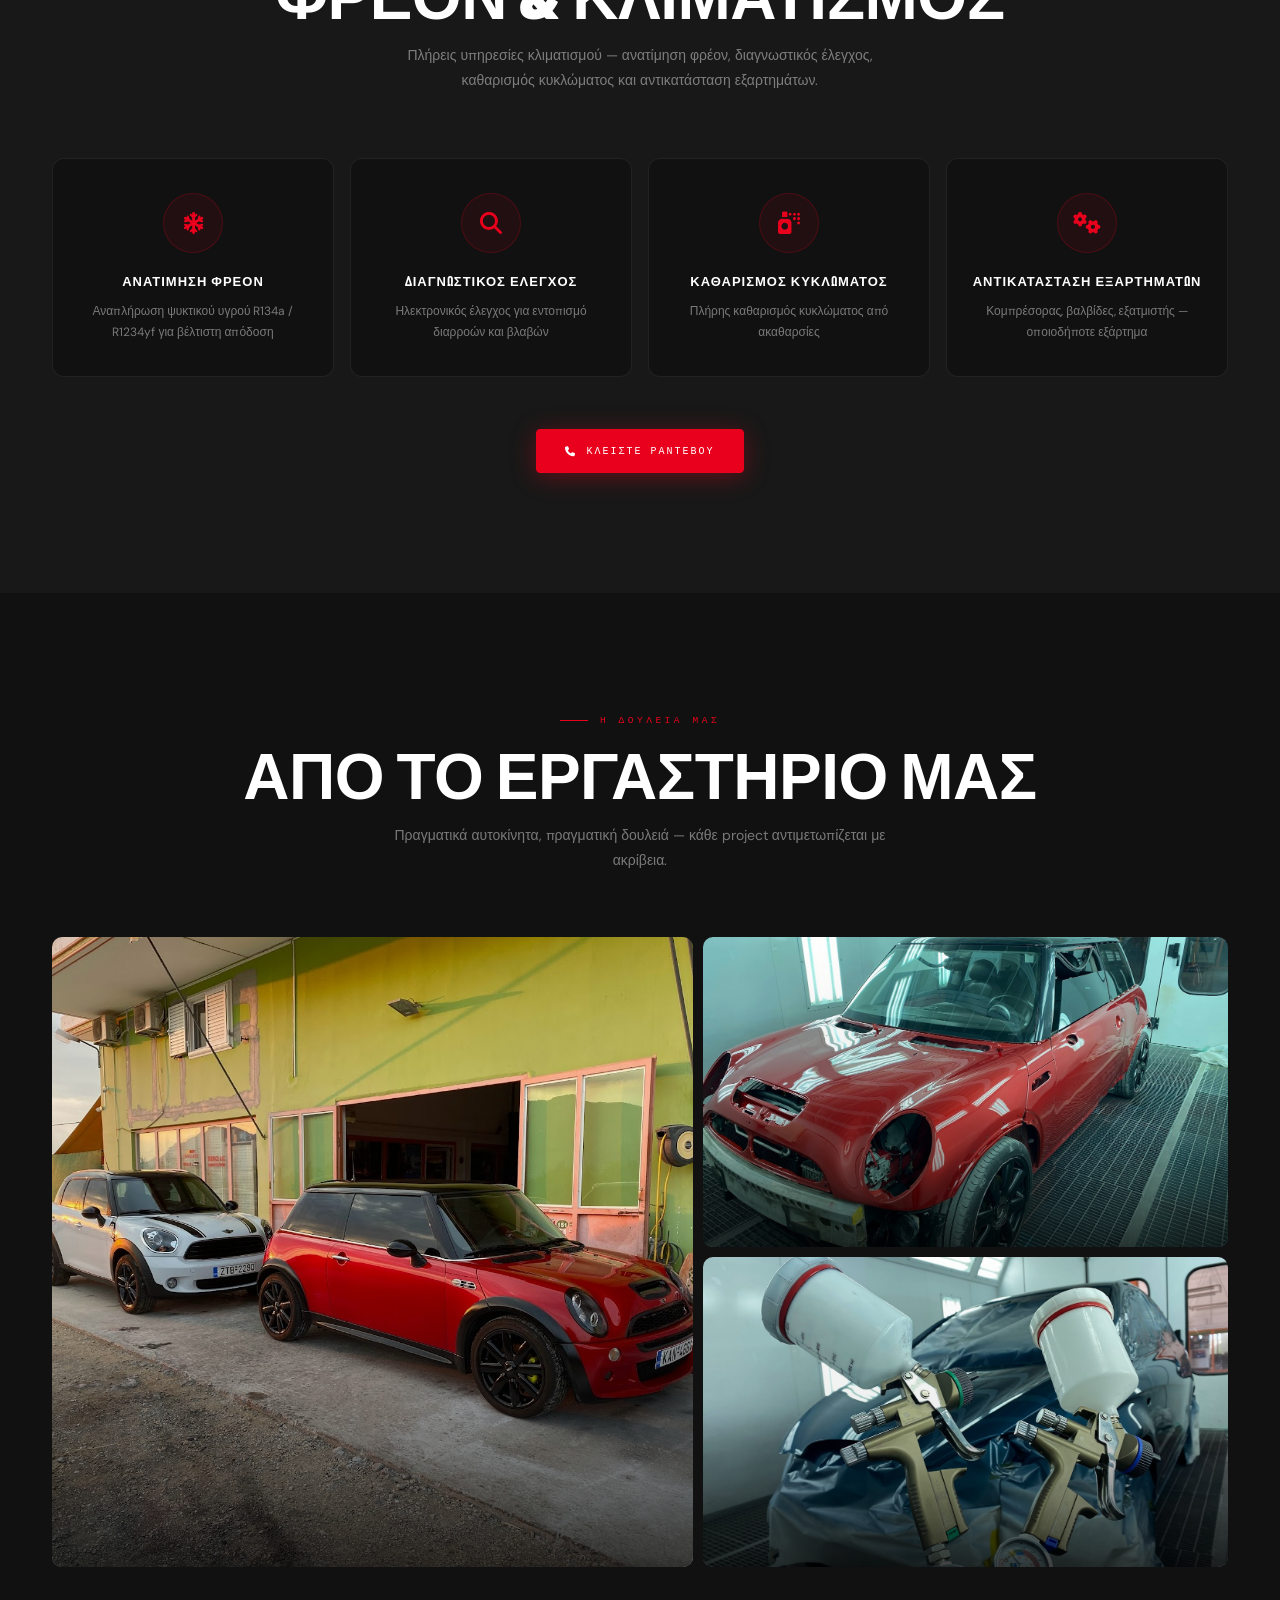
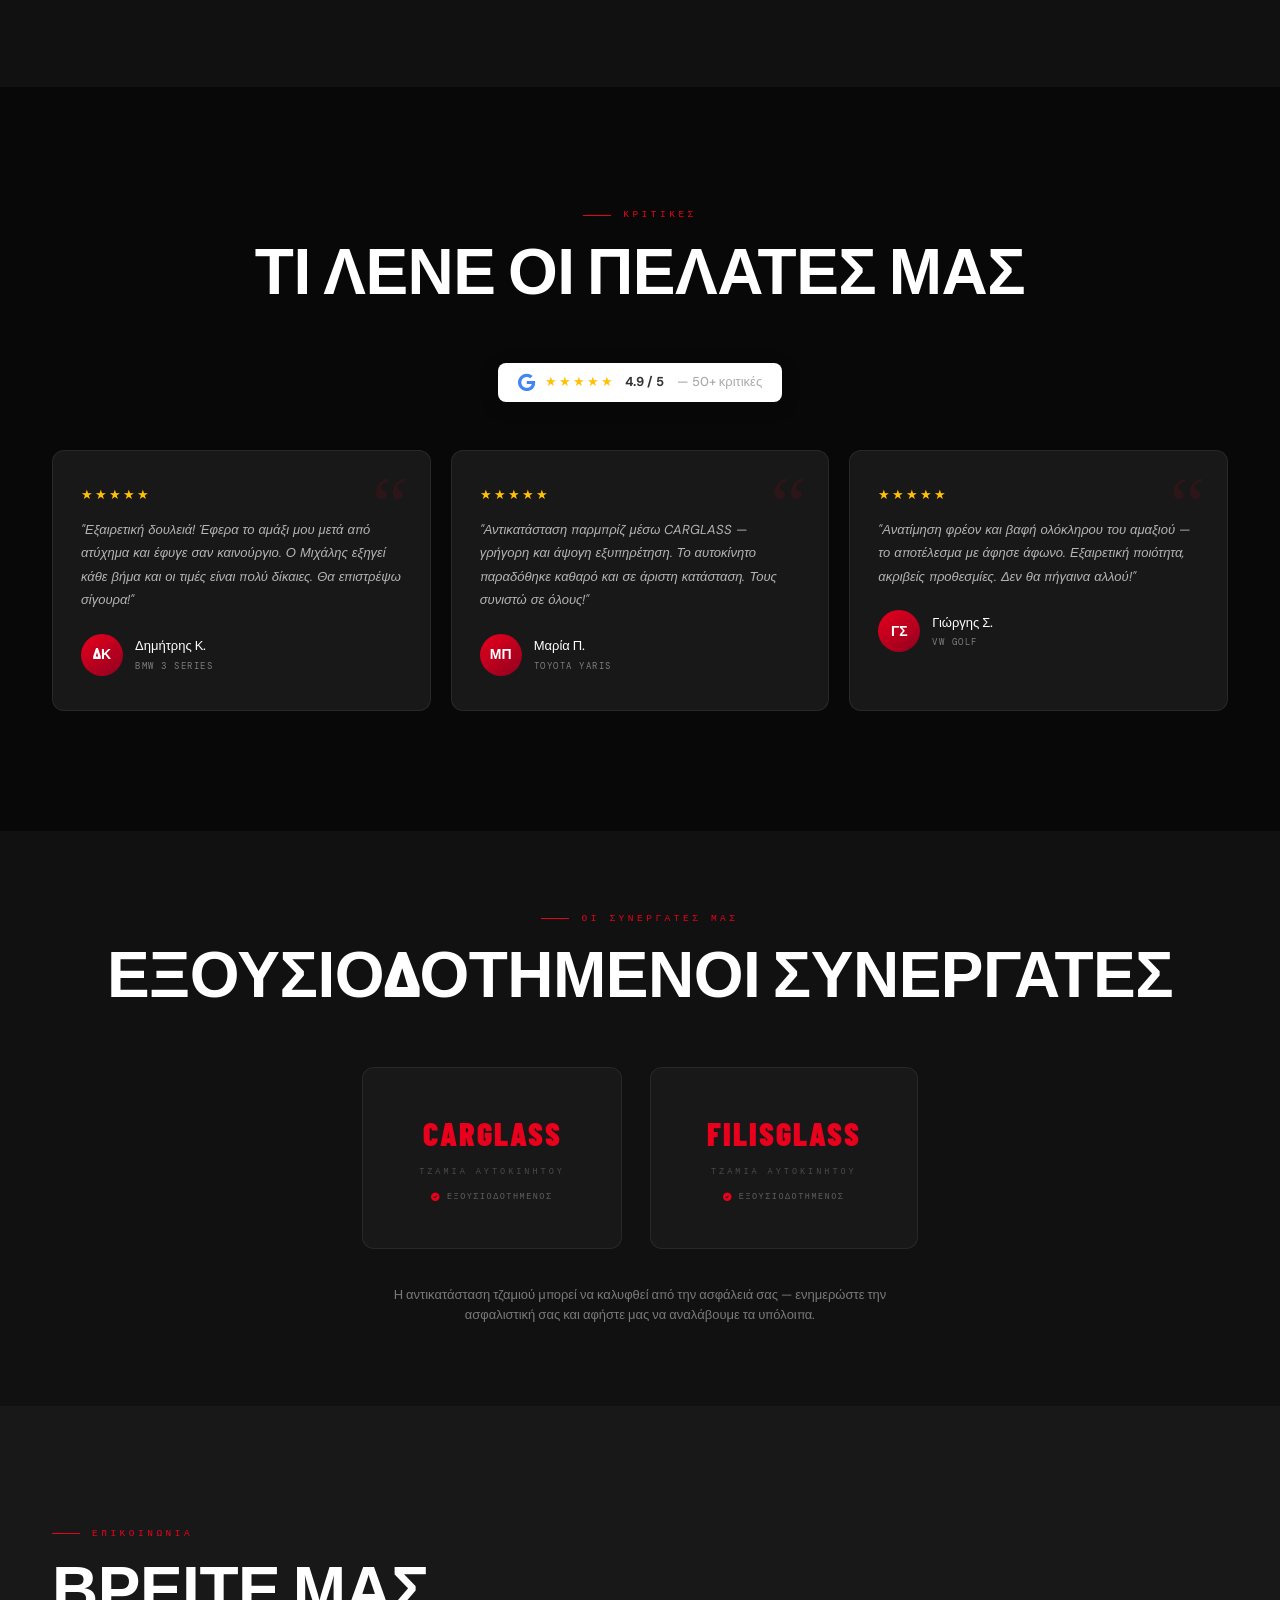
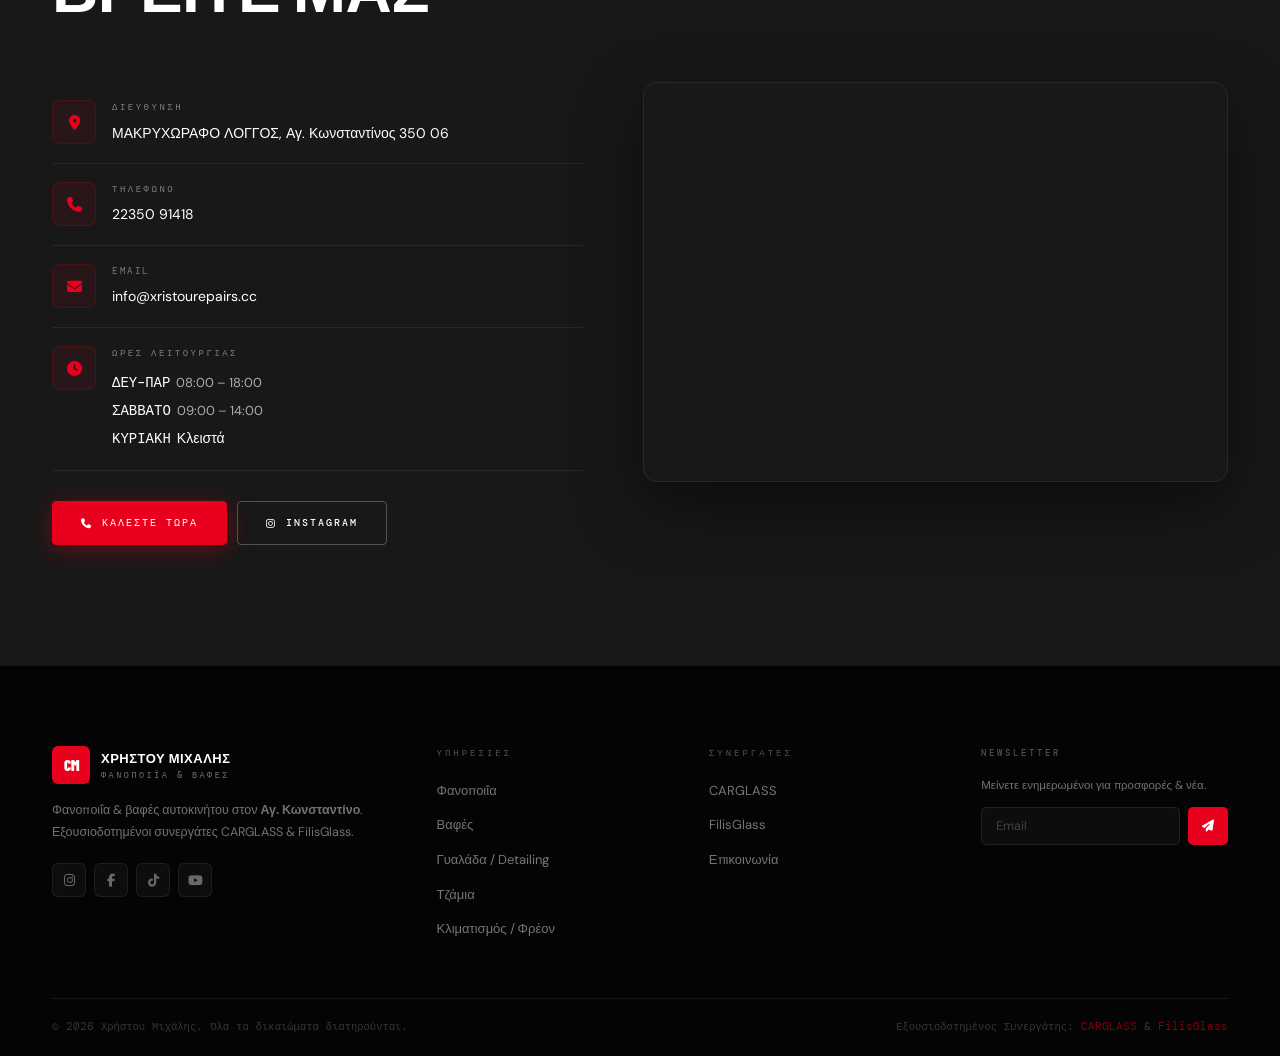
==== commit 1246283f: "Add spacing between hero title and pills Co-Authored-By: Claude Sonnet 4.6 <noreply@anthropic.com>" ====
--- a/index.html
+++ b/index.html
@@ -254,7 +254,7 @@
     .hero-h1 .accent{color:var(--red);display:block}
     .hero-h1 .thin{font-weight:300;font-style:normal;font-size:.65em;letter-spacing:4px;display:block;margin-top:10px;color:rgba(255,255,255,.5)}
     .hero-desc{font-size:14px;color:var(--muted);line-height:1.75;max-width:360px;margin:28px 0;animation:hero-in .8s .5s both}
-    .hero-pills{display:flex;flex-wrap:wrap;gap:7px;margin-bottom:36px;animation:hero-in .8s .6s both}
+    .hero-pills{display:flex;flex-wrap:wrap;gap:7px;margin-top:10px;margin-bottom:36px;animation:hero-in .8s .6s both}
     .h-pill{font-family:'DM Mono',monospace;font-size:9px;letter-spacing:2px;text-transform:uppercase;padding:5px 13px;background:rgba(255,255,255,.05);border:1px solid rgba(255,255,255,.1);border-radius:3px;color:rgba(255,255,255,.5)}
     .hero-btns{display:flex;gap:12px;flex-wrap:wrap;animation:hero-in .8s .72s both}
     .hero-stats{display:flex;gap:36px;margin-top:48px;padding-top:36px;border-top:1px solid var(--border);animation:hero-in .8s .85s both}
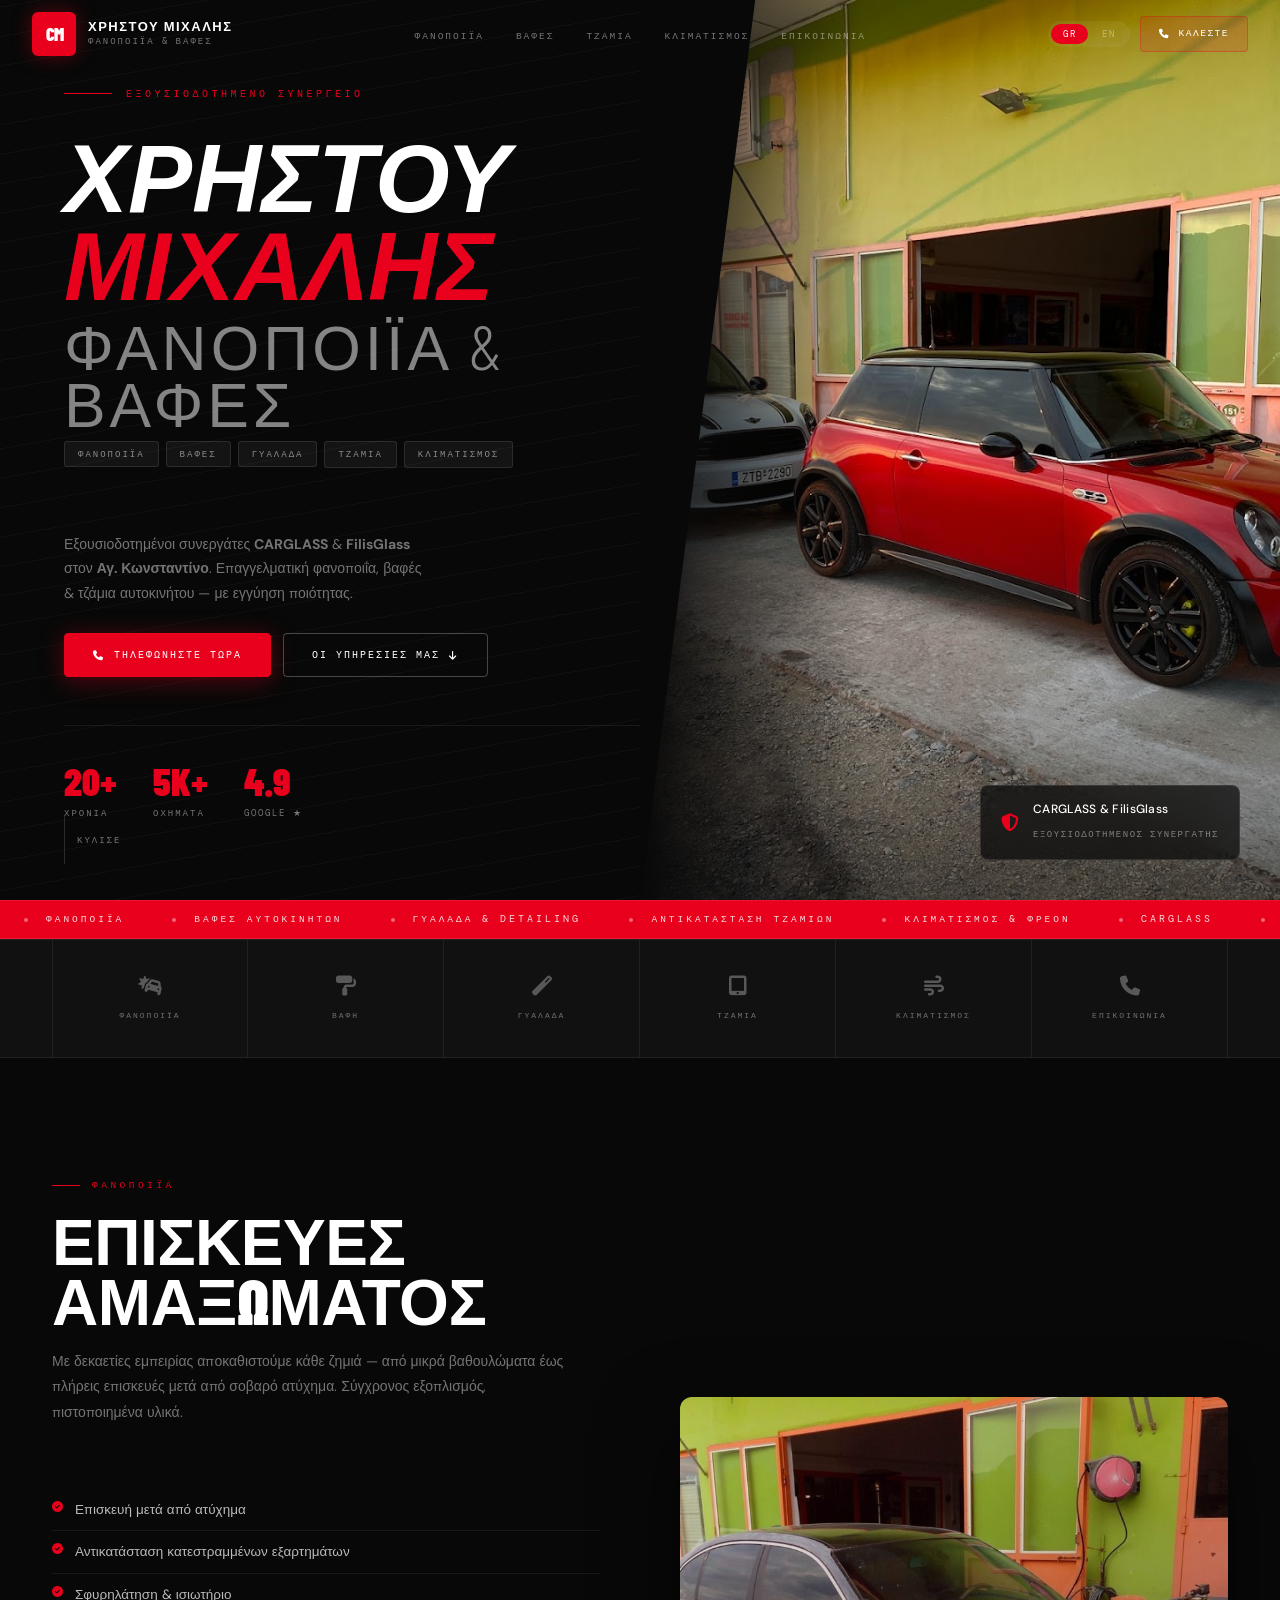
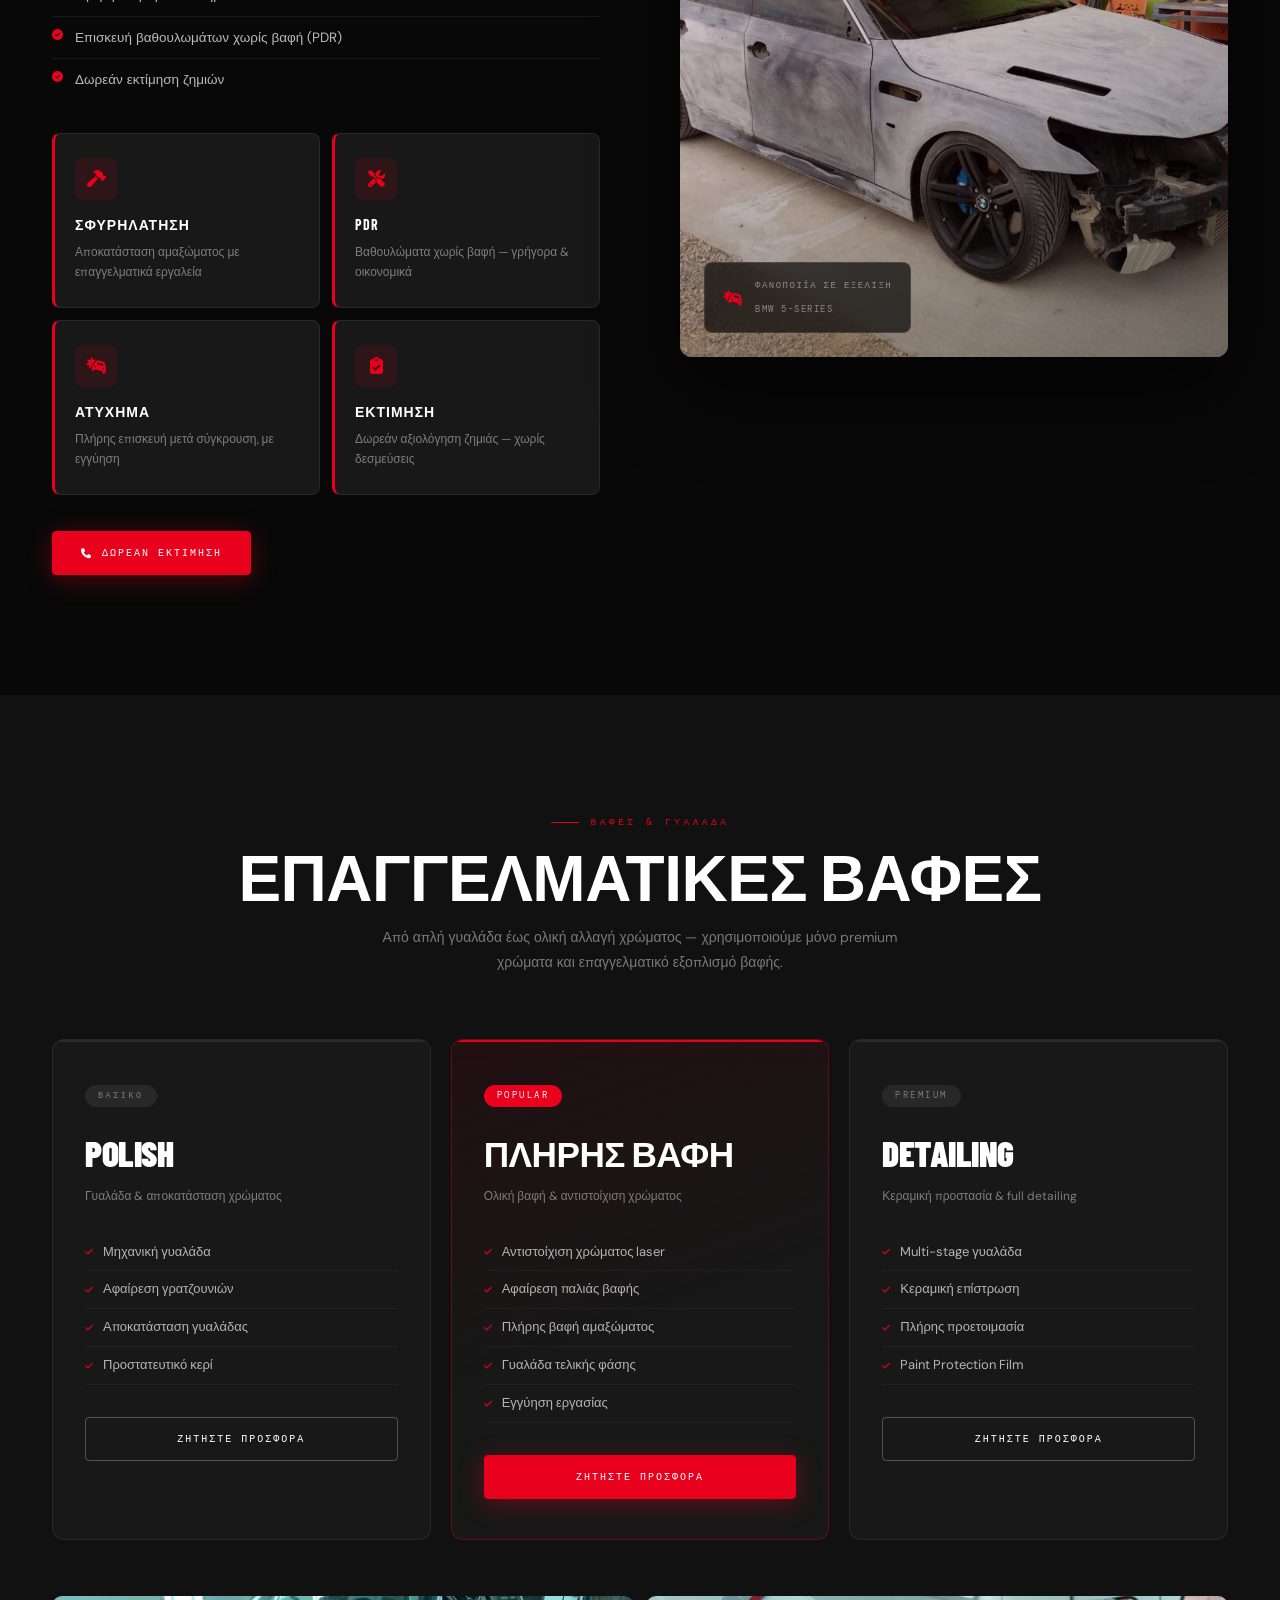
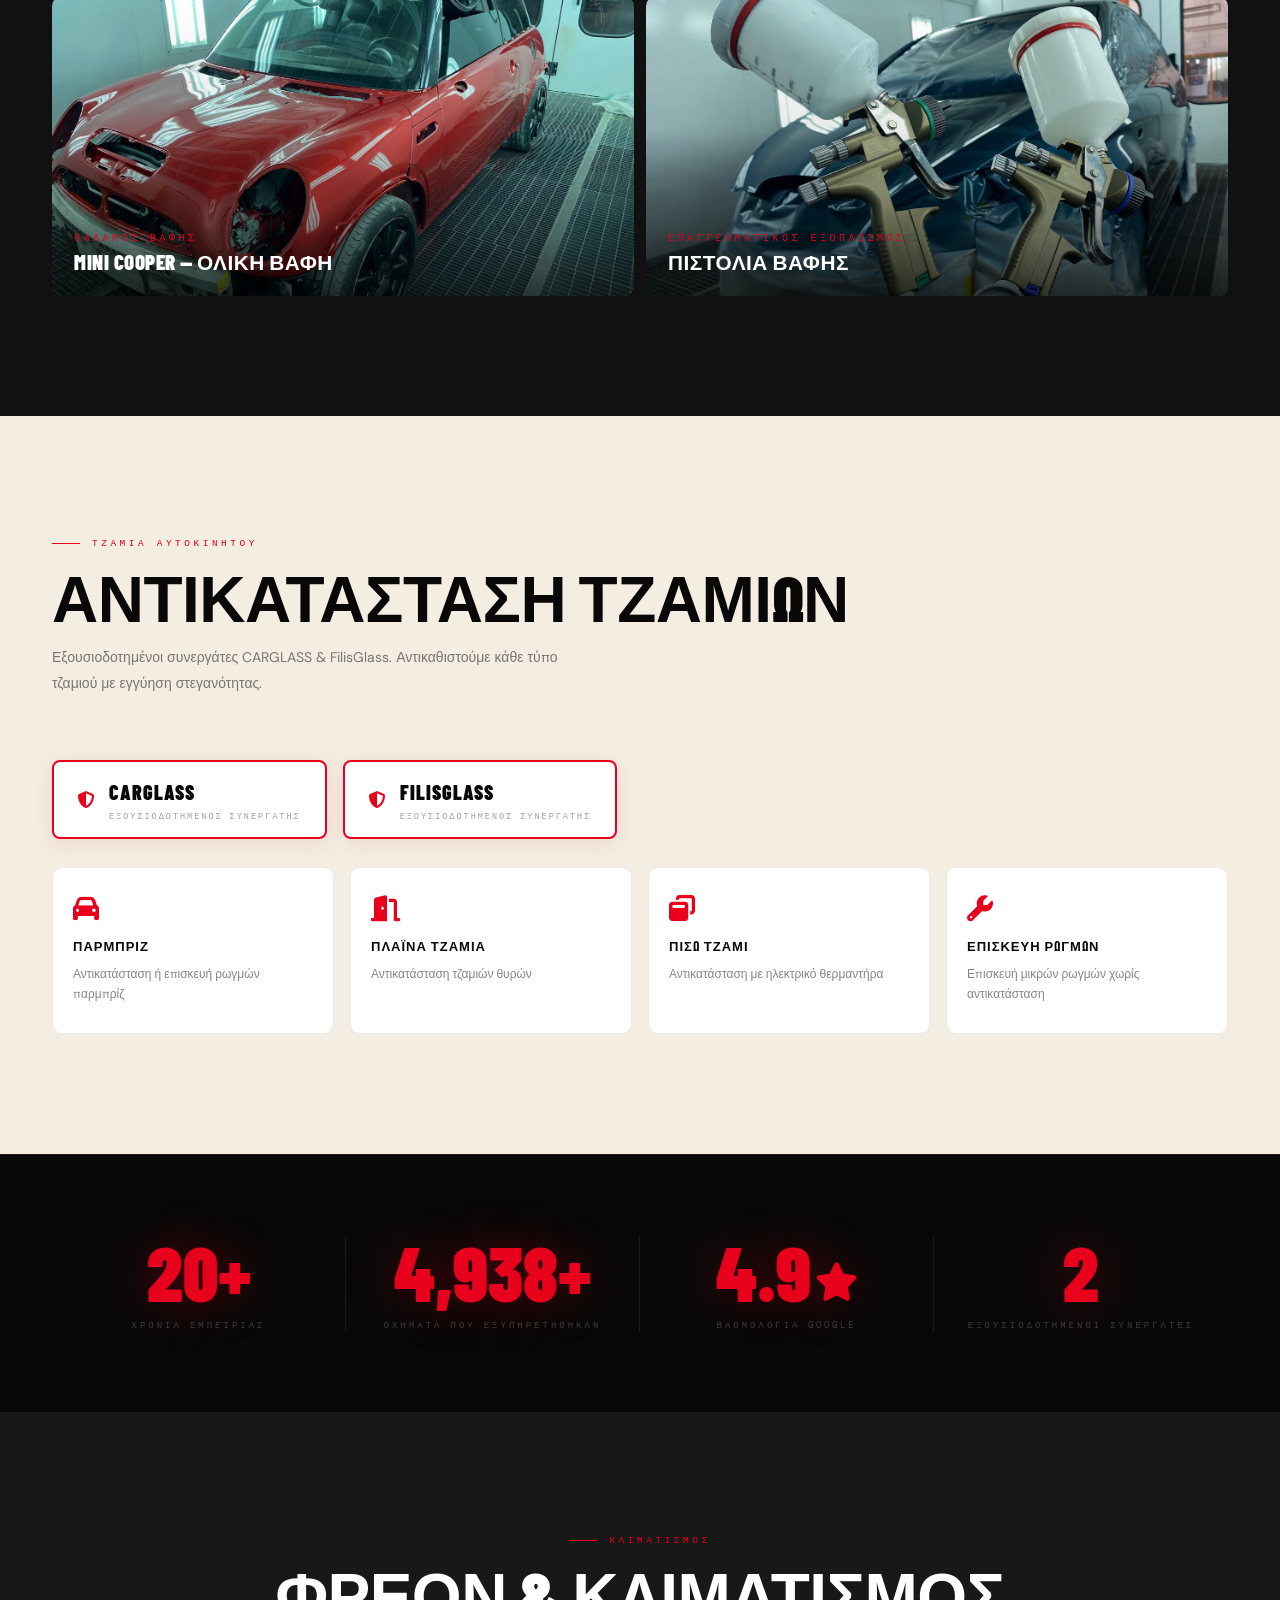
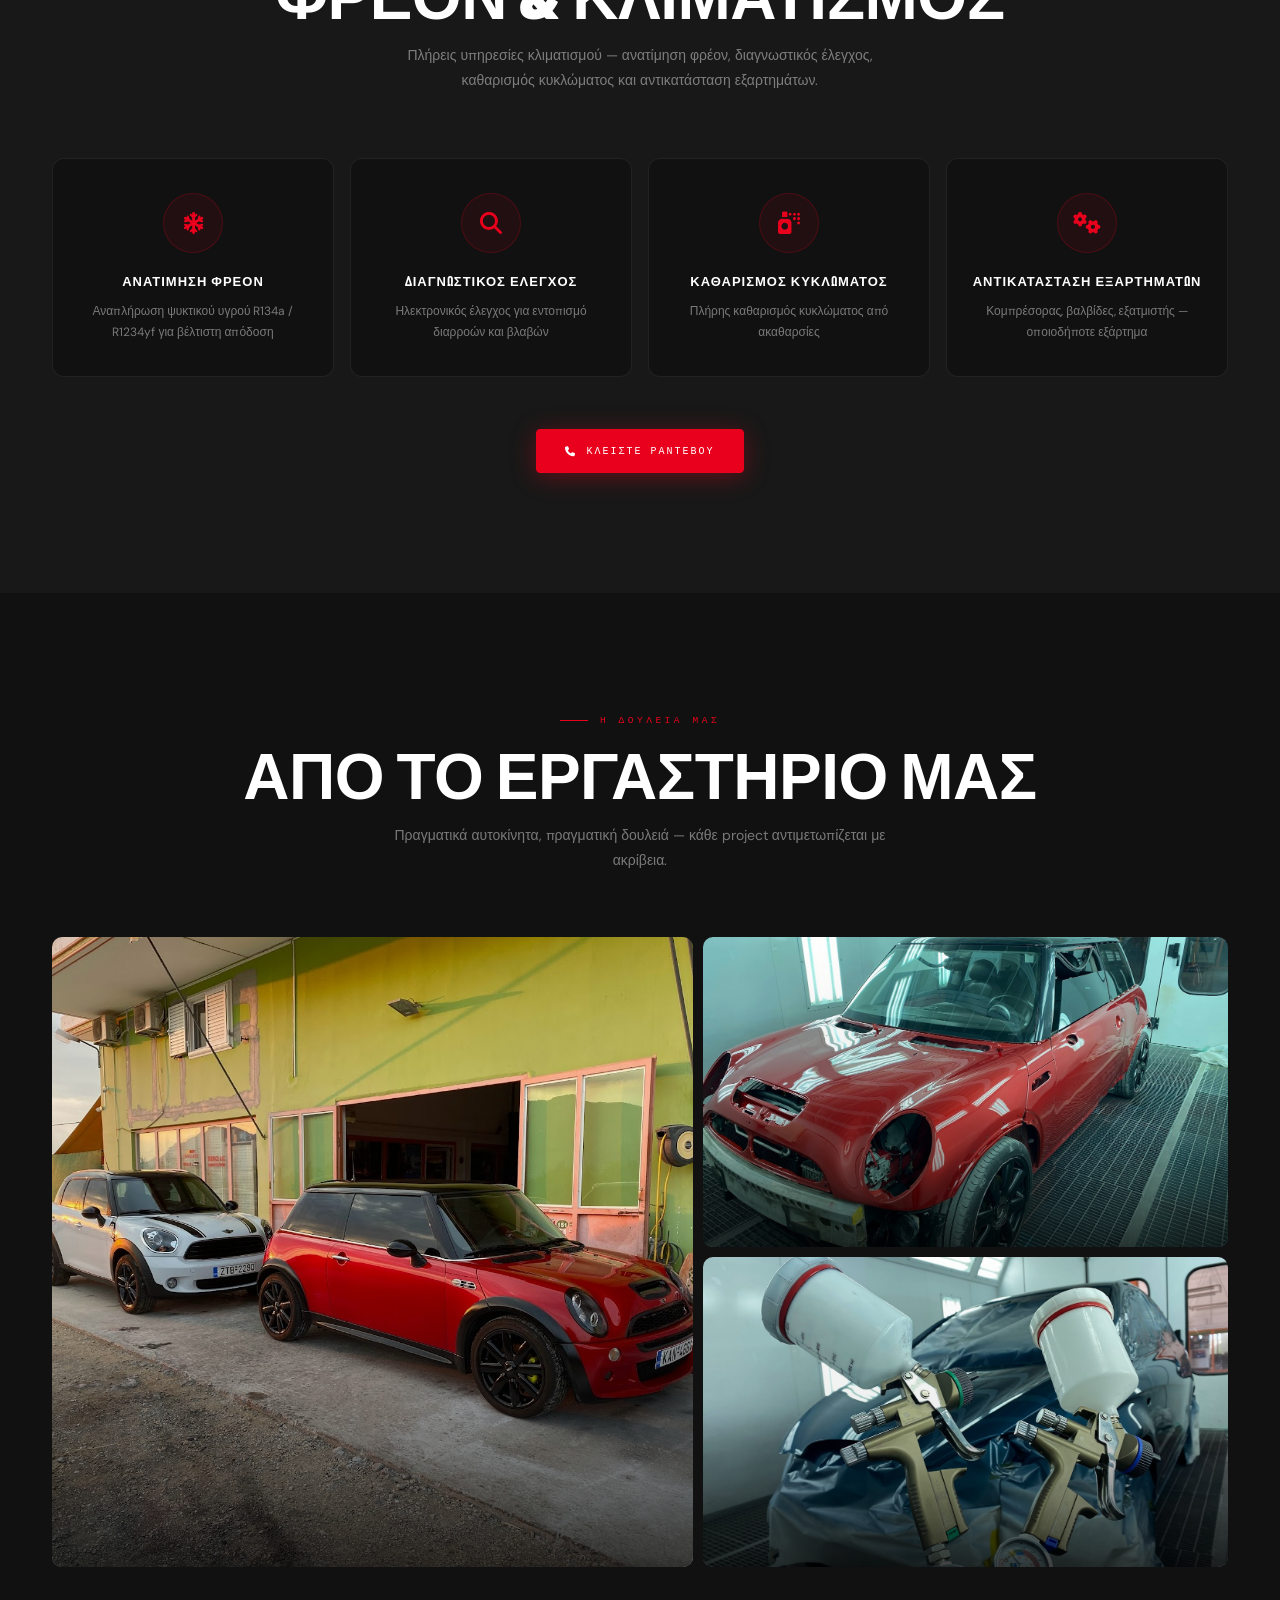
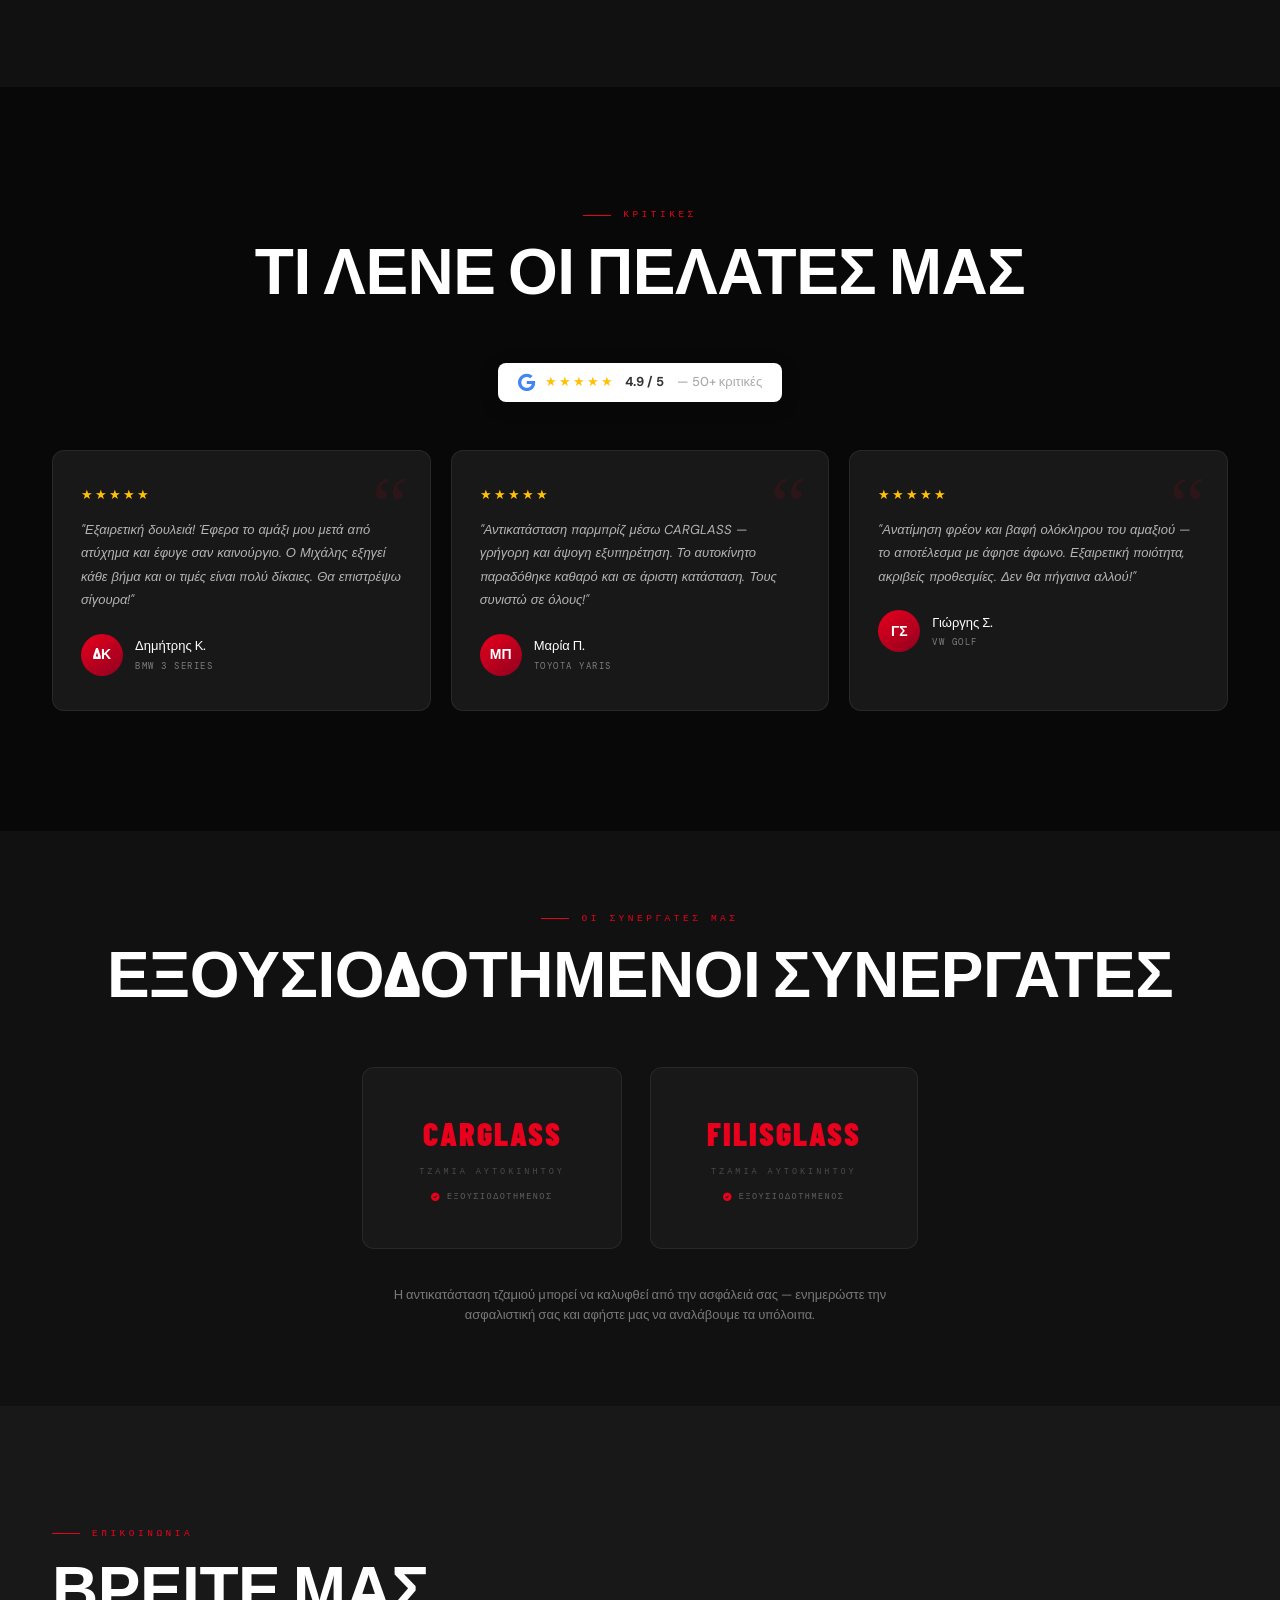
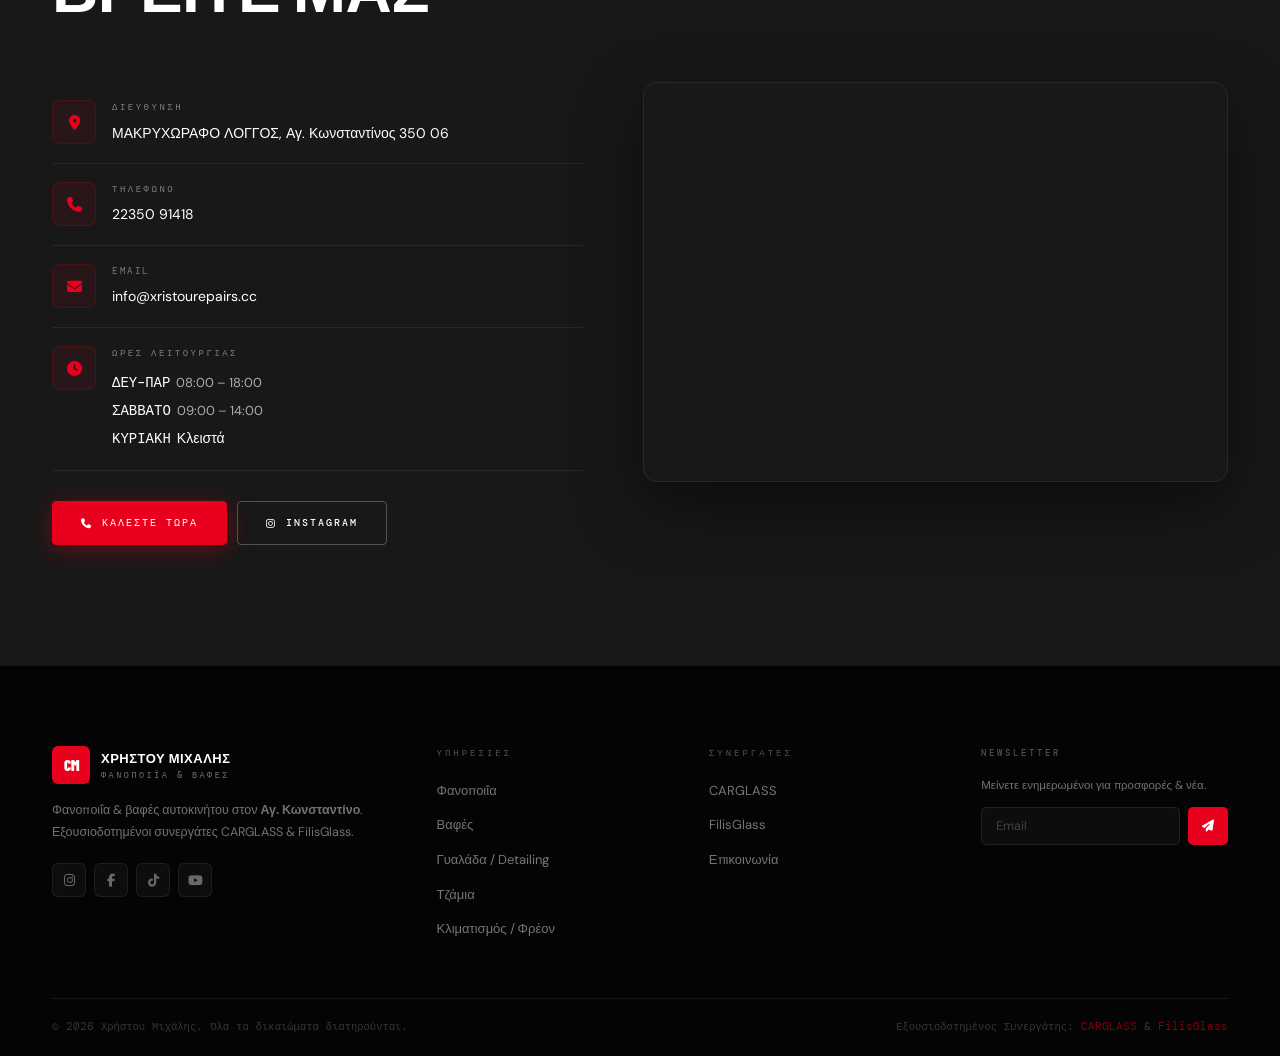
==== commit 95ecdcd6: "Improve accessibility, performance, and mobile UX - Preload hero image with fetchpriority=high for b" ====
--- a/index.html
+++ b/index.html
@@ -3,12 +3,14 @@
 <head>
   <meta charset="UTF-8"/>
   <meta name="viewport" content="width=device-width, initial-scale=1.0"/>
+  <meta name="theme-color" content="#080808"/>
   <title>Φανοποιΐα &amp; Βαφές Αγ. Κωνσταντίνος | Χρήστου Μιχάλης</title>
 
   <!-- SEO -->
   <meta name="description" content="Φανοποιΐα, βαφές, αντικατάσταση τζαμιών & κλιματισμός αυτοκινήτου στον Αγ. Κωνσταντίνο. Εξουσιοδοτημένοι συνεργάτες CARGLASS & FilisGlass. Καλέστε 22350 91418."/>
   <meta name="robots" content="index, follow"/>
   <link rel="canonical" href="https://xristourepairs.cc/"/>
+  <link rel="preload" as="image" href="images/2cars.jpg" fetchpriority="high"/>
 
   <!-- Open Graph (Discord, Facebook, WhatsApp) -->
   <meta property="og:type" content="website"/>
@@ -131,6 +133,12 @@
   <style>
     /* ====== RESET ====== */
     *,*::before,*::after{box-sizing:border-box;margin:0;padding:0}
+    /* ====== SKIP LINK ====== */
+    .skip-link{position:absolute;top:-48px;left:16px;background:var(--red);color:#fff;padding:10px 20px;z-index:9999;border-radius:0 0 6px 6px;font-family:'DM Mono',monospace;font-size:11px;letter-spacing:2px;text-transform:uppercase;transition:top .2s;text-decoration:none}
+    .skip-link:focus{top:0}
+    /* ====== FOCUS ====== */
+    :focus-visible{outline:2px solid var(--red);outline-offset:3px}
+    button:focus-visible,a:focus-visible{outline:2px solid var(--red);outline-offset:3px}
     :root{
       --red:#E8001C;
       --red-dark:#b5001a;
@@ -214,14 +222,14 @@
       border-radius:4px;transition:all .22s;text-transform:uppercase;
     }
     .nav-call:hover{background:var(--red);border-color:var(--red)}
-    .hamburger{display:none;flex-direction:column;gap:5px;cursor:pointer;padding:7px;background:none;border:none}
+    .hamburger{display:none;flex-direction:column;gap:5px;cursor:pointer;padding:7px;background:none;border:none;touch-action:manipulation}
     .hamburger span{display:block;width:22px;height:1.5px;background:#fff;transition:all .3s}
     .hamburger.open span:nth-child(1){transform:rotate(45deg) translate(5px,5px)}
     .hamburger.open span:nth-child(2){opacity:0}
     .hamburger.open span:nth-child(3){transform:rotate(-45deg) translate(5px,-5px)}
 
     /* ====== MOBILE MENU ====== */
-    #mob{position:fixed;inset:0;z-index:899;background:rgba(8,8,8,.98);backdrop-filter:blur(30px);display:flex;flex-direction:column;align-items:center;justify-content:center;gap:4px;opacity:0;pointer-events:none;transition:opacity .35s}
+    #mob{position:fixed;inset:0;z-index:899;background:rgba(8,8,8,.98);backdrop-filter:blur(30px);display:flex;flex-direction:column;align-items:center;justify-content:center;gap:4px;opacity:0;pointer-events:none;transition:opacity .35s;overscroll-behavior:contain}
     #mob.open{opacity:1;pointer-events:all}
     #mob a{font-family:'Barlow Condensed',sans-serif;font-weight:900;font-size:clamp(28px,7vw,52px);text-transform:uppercase;letter-spacing:1px;color:rgba(255,255,255,.5);transition:color .2s;padding:4px 0}
     #mob a:hover{color:var(--red)}
@@ -284,7 +292,7 @@
     .scroll-cue span{font-family:'DM Mono',monospace;font-size:9px;letter-spacing:2px;text-transform:uppercase;color:var(--muted)}
 
     /* ====== BUTTONS ====== */
-    .btn{display:inline-flex;align-items:center;gap:9px;padding:13px 28px;font-family:'DM Mono',monospace;font-size:10px;font-weight:500;letter-spacing:2px;text-transform:uppercase;border-radius:4px;cursor:pointer;border:1px solid transparent;transition:all .25s cubic-bezier(.25,.46,.45,.94);white-space:nowrap}
+    .btn{display:inline-flex;align-items:center;gap:9px;padding:13px 28px;font-family:'DM Mono',monospace;font-size:10px;font-weight:500;letter-spacing:2px;text-transform:uppercase;border-radius:4px;cursor:pointer;border:1px solid transparent;transition:all .25s cubic-bezier(.25,.46,.45,.94);white-space:nowrap;touch-action:manipulation}
     .btn-red{background:var(--red);color:#fff;border-color:var(--red);box-shadow:0 4px 24px var(--red-glow)}
     .btn-red:hover{background:var(--red-dark);transform:translateY(-2px);box-shadow:0 10px 32px var(--red-glow)}
     .btn-outline{background:transparent;color:#fff;border-color:rgba(255,255,255,.25)}
@@ -514,6 +522,9 @@
     .nl-input:focus{border-color:var(--red)}
     .nl-btn{padding:10px 14px;background:var(--red);border:none;border-radius:5px;color:#fff;cursor:pointer;transition:background .2s;font-size:12px}
     .nl-btn:hover{background:var(--red-dark)}
+    .nl-btn:disabled{opacity:.5;cursor:not-allowed}
+    .nl-success{font-family:'DM Mono',monospace;font-size:10px;letter-spacing:1.5px;text-transform:uppercase;color:rgba(100,220,100,.8);margin-top:8px;display:none}
+    .nl-success.show{display:block}
     .footer-bar{border-top:1px solid var(--border);padding:20px 0;display:flex;align-items:center;justify-content:space-between;flex-wrap:wrap;gap:8px}
     .footer-bar p{font-family:'DM Mono',monospace;font-size:10.5px;color:rgba(255,255,255,.2)}
     .footer-bar a{color:rgba(232,0,28,.55);transition:color .2s}
@@ -550,9 +561,9 @@
       .footer-inner{grid-template-columns:1fr 1fr;gap:36px}
     }
     @media(max-width:960px){
-      #hero{grid-template-columns:1fr;min-height:100svh}
+      #hero{grid-template-columns:1fr;min-height:100svh;background:url('images/2cars.jpg') center 30%/cover no-repeat}
       .hero-right{display:none}
-      .hero-left{padding:var(--nav-h) 32px 60px;justify-content:center}
+      .hero-left{padding:var(--nav-h) 32px 60px;justify-content:center;background:linear-gradient(to bottom,rgba(8,8,8,.88) 0%,rgba(8,8,8,.96) 100%)}
       .nav-links,.nav-call{display:none}
       .hamburger{display:flex}
       .sbar-grid{grid-template-columns:repeat(3,1fr);max-width:100%}
@@ -591,7 +602,8 @@
 </head>
 <body>
 
-<div class="lang-overlay" id="langOverlay"><div class="lang-overlay-slice"></div><div class="lang-overlay-stripe"></div></div>
+<a class="skip-link" href="#body-repair">Skip to content</a>
+<div class="lang-overlay" id="langOverlay" aria-hidden="true"><div class="lang-overlay-slice"></div><div class="lang-overlay-stripe"></div></div>
 <div id="sp"></div>
 
 <!-- NAVBAR -->
@@ -618,14 +630,14 @@
         <button class="l-btn active" id="btnGR" onclick="setLang('gr')">GR</button>
         <button class="l-btn" id="btnEN" onclick="setLang('en')">EN</button>
       </div>
-      <a href="tel:+302235091418" class="nav-call"><i class="fas fa-phone"></i><span class="gr">Καλέστε</span><span class="en">Call</span></a>
-      <button class="hamburger" id="ham" onclick="toggleMenu()"><span></span><span></span><span></span></button>
+      <a href="tel:+302235091418" class="nav-call" aria-label="Call us: 22350 91418"><i class="fas fa-phone"></i><span class="gr">Καλέστε</span><span class="en">Call</span></a>
+      <button class="hamburger" id="ham" aria-label="Toggle navigation" aria-expanded="false" aria-controls="mob" onclick="toggleMenu()"><span></span><span></span><span></span></button>
     </div>
   </div>
 </nav>
 
 <!-- MOBILE MENU -->
-<div id="mob">
+<div id="mob" role="dialog" aria-modal="true" aria-label="Navigation">
   <a href="#body-repair" onclick="closeMenu()"><span class="gr">Φανοποιΐα</span><span class="en">Body Repair</span></a>
   <a href="#paint-polish" onclick="closeMenu()"><span class="gr">Βαφές</span><span class="en">Paint &amp; Polish</span></a>
   <a href="#glass-section" onclick="closeMenu()"><span class="gr">Τζάμια</span><span class="en">Glass</span></a>
@@ -636,9 +648,9 @@
     <button class="mob-l" id="mEN" onclick="setLang('en');updateMobLang('en')">ENGLISH</button>
   </div>
   <div class="mob-social">
-    <a href="#"><i class="fab fa-instagram"></i></a>
-    <a href="#"><i class="fab fa-facebook"></i></a>
-    <a href="#"><i class="fab fa-tiktok"></i></a>
+    <a href="#" aria-label="Instagram"><i class="fab fa-instagram"></i></a>
+    <a href="#" aria-label="Facebook"><i class="fab fa-facebook"></i></a>
+    <a href="#" aria-label="TikTok"><i class="fab fa-tiktok"></i></a>
   </div>
 </div>
 
@@ -705,7 +717,7 @@
   </div>
 
   <div class="hero-right">
-    <img src="images/2cars.jpg" alt="Christou Michalis Body Shop" />
+    <img src="images/2cars.jpg" alt="Christou Michalis Body Shop — customer vehicles" fetchpriority="high"/>
     <div class="hero-right-overlay"></div>
     <div class="hero-badge">
       <i class="fas fa-shield-alt"></i>
@@ -1249,10 +1261,10 @@
         <p class="f-desc gr">Φανοποιΐα &amp; βαφές αυτοκινήτου στον <strong>Αγ. Κωνσταντίνο</strong>. Εξουσιοδοτημένοι συνεργάτες CARGLASS &amp; FilisGlass.</p>
         <p class="f-desc en">Auto body shop &amp; paint in <strong>Ag. Konstantinos</strong>. Authorized CARGLASS &amp; FilisGlass partners.</p>
         <div class="f-social">
-          <a href="#"><i class="fab fa-instagram"></i></a>
-          <a href="#"><i class="fab fa-facebook-f"></i></a>
-          <a href="#"><i class="fab fa-tiktok"></i></a>
-          <a href="#"><i class="fab fa-youtube"></i></a>
+          <a href="#" aria-label="Instagram"><i class="fab fa-instagram"></i></a>
+          <a href="#" aria-label="Facebook"><i class="fab fa-facebook-f"></i></a>
+          <a href="#" aria-label="TikTok"><i class="fab fa-tiktok"></i></a>
+          <a href="#" aria-label="YouTube"><i class="fab fa-youtube"></i></a>
         </div>
       </div>
       <div class="f-col">
@@ -1277,10 +1289,12 @@
         <h5>Newsletter</h5>
         <p style="font-size:11.5px;color:var(--muted);margin-bottom:12px" class="gr">Μείνετε ενημερωμένοι για προσφορές &amp; νέα.</p>
         <p style="font-size:11.5px;color:var(--muted);margin-bottom:12px" class="en">Stay updated with our latest offers &amp; news.</p>
-        <form class="nl-form" onsubmit="return false">
-          <input class="nl-input" type="email" placeholder="Email"/>
-          <button class="nl-btn" type="submit"><i class="fas fa-paper-plane"></i></button>
+        <form class="nl-form" id="nl-form" onsubmit="handleNewsletter(event)">
+          <label for="nl-email" style="position:absolute;width:1px;height:1px;overflow:hidden;clip:rect(0,0,0,0)">Email</label>
+          <input class="nl-input" id="nl-email" type="email" placeholder="Email" autocomplete="email" aria-label="Your email address" required/>
+          <button class="nl-btn" type="submit" aria-label="Subscribe"><i class="fas fa-paper-plane"></i></button>
         </form>
+        <div class="nl-success" id="nl-success" role="status" aria-live="polite"><span class="gr">Ευχαριστούμε!</span><span class="en">Thank you!</span></div>
       </div>
     </div>
     <div class="footer-bar">
@@ -1291,109 +1305,6 @@
 </footer>
 
 <script>
-// ── CAR BODY PANEL REFLECTIONS ───────────────────────
-(function(){
-  const canvas = document.getElementById('paint-canvas');
-  if(!canvas) return;
-  const ctx = canvas.getContext('2d');
-
-  let W = 0, H = 0;
-  function setSize(){
-    W = canvas.width  = window.innerWidth;
-    H = canvas.height = canvas.parentElement.offsetHeight || window.innerHeight;
-  }
-  setSize();
-  window.addEventListener('resize', setSize, {passive:true});
-
-  // One streak = a light reflection sweeping across a car panel
-  function Streak(init){
-    this.reset(init);
-  }
-  Streak.prototype.reset = function(init){
-    this.angle   = (Math.random() - 0.5) * 0.45;
-    this.speed   = (Math.random() * 1.2 + 0.5) * (Math.random()<.5 ? 1 : -1);
-    this.specular= Math.random() < 0.6;
-    this.lw      = this.specular ? Math.random()*2+0.8 : Math.random()*40+14;
-    this.cy      = H * (0.05 + Math.random() * 0.9);
-
-    // Place x randomly across visible range on init, off-screen on respawn
-    if(init){
-      this.cx = Math.random() * W;
-    } else {
-      this.cx = this.speed > 0 ? -W*0.1 : W*1.1;
-    }
-
-    // Color
-    const r = Math.random();
-    if(r < 0.16){
-      this.cr=232; this.cg=0; this.cb=28;
-      this.pa = this.specular ? 0.75 : 0.20;
-    } else {
-      const v = 185 + Math.floor(Math.random()*70);
-      this.cr=v; this.cg=v; this.cb=Math.min(255,v+12);
-      this.pa = this.specular ? 0.55 : 0.14;
-    }
-  };
-
-  Streak.prototype.update = function(){
-    this.cx += this.speed;
-    if(this.speed > 0 && this.cx > W*1.1) this.reset(false);
-    if(this.speed < 0 && this.cx < -W*0.1) this.reset(false);
-  };
-
-  Streak.prototype.draw = function(){
-    ctx.save();
-    ctx.translate(this.cx, this.cy);
-    ctx.rotate(this.angle);
-
-    // Gradient fades at both ends along the streak
-    const hl = W * 0.7;
-    const lg = ctx.createLinearGradient(-hl, 0, hl, 0);
-    const a  = this.pa;
-    lg.addColorStop(0,    `rgba(${this.cr},${this.cg},${this.cb},0)`);
-    lg.addColorStop(0.18, `rgba(${this.cr},${this.cg},${this.cb},${a})`);
-    lg.addColorStop(0.82, `rgba(${this.cr},${this.cg},${this.cb},${a})`);
-    lg.addColorStop(1,    `rgba(${this.cr},${this.cg},${this.cb},0)`);
-
-    ctx.beginPath();
-    ctx.moveTo(-hl, 0);
-    ctx.lineTo( hl, 0);
-    ctx.strokeStyle = lg;
-    ctx.lineWidth   = this.lw;
-
-    if(this.specular){
-      ctx.shadowBlur  = 18;
-      ctx.shadowColor = `rgba(${this.cr},${this.cg},${this.cb},0.7)`;
-    }
-    ctx.stroke();
-    ctx.shadowBlur = 0;
-    ctx.restore();
-  };
-
-  // Slow red ambient glow drifting in background
-  let gt = 0;
-  function drawGlow(){
-    const x = W*(0.5 + Math.sin(gt*0.0004)*0.35);
-    const y = H*(0.45+ Math.cos(gt*0.0003)*0.2);
-    const rg = ctx.createRadialGradient(x,y,0, x,y, W*0.6);
-    rg.addColorStop(0,  'rgba(232,0,28,0.06)');
-    rg.addColorStop(0.5,'rgba(120,20,10,0.025)');
-    rg.addColorStop(1,  'rgba(0,0,0,0)');
-    ctx.fillStyle = rg;
-    ctx.fillRect(0,0,W,H);
-  }
-
-  const streaks = Array.from({length:18}, (_,i) => new Streak(true));
-
-  (function animate(){
-    ctx.clearRect(0,0,W,H);
-    gt++;
-    drawGlow();
-    streaks.forEach(s=>{ s.update(); s.draw(); });
-    requestAnimationFrame(animate);
-  })();
-})();
-
 // ── SCROLL PROGRESS ─────────────────────────────────
 const sp = document.getElementById('sp');
 window.addEventListener('scroll', () => {
@@ -1411,13 +1322,15 @@
 const mob = document.getElementById('mob');
 const ham = document.getElementById('ham');
 function toggleMenu(){
+  const open = mob.classList.toggle('open');
   ham.classList.toggle('open');
-  mob.classList.toggle('open');
-  document.body.style.overflow = mob.classList.contains('open') ? 'hidden' : '';
+  ham.setAttribute('aria-expanded', open);
+  document.body.style.overflow = open ? 'hidden' : '';
 }
 function closeMenu(){
   ham.classList.remove('open');
   mob.classList.remove('open');
+  ham.setAttribute('aria-expanded', 'false');
   document.body.style.overflow = '';
 }
 
@@ -1466,6 +1379,20 @@
 }, {threshold:.5});
 document.querySelectorAll('.counter').forEach(el => counterObs.observe(el));
 
+// ── NEWSLETTER ───────────────────────────────────────
+function handleNewsletter(e){
+  e.preventDefault();
+  const form = document.getElementById('nl-form');
+  const btn = form.querySelector('.nl-btn');
+  const success = document.getElementById('nl-success');
+  btn.disabled = true;
+  btn.innerHTML = '<i class="fas fa-circle-notch fa-spin"></i>';
+  setTimeout(() => {
+    form.style.display = 'none';
+    success.classList.add('show');
+  }, 800);
+}
+
 // ── ACTIVE NAV LINK ───────────────────────────────────
 const sections = document.querySelectorAll('section[id], div[id]');
 const navLinks = document.querySelectorAll('.nav-links a');
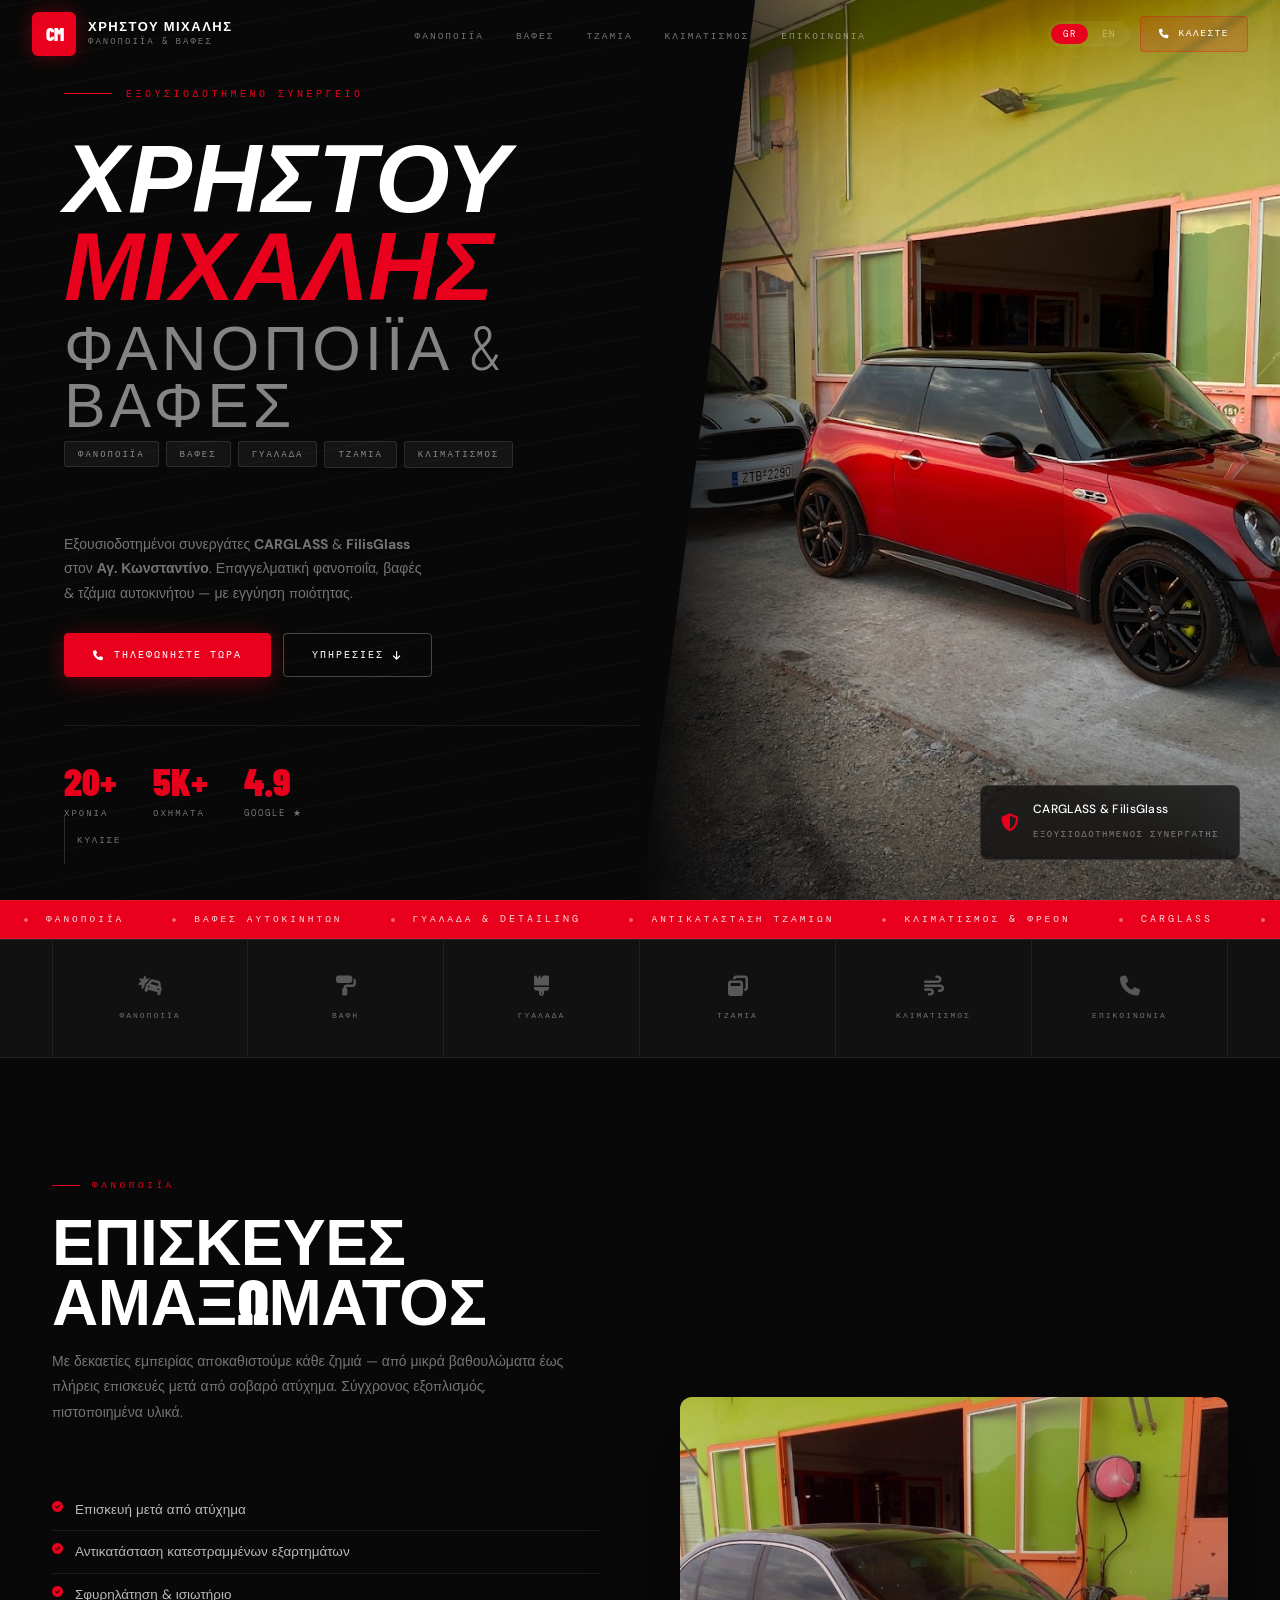
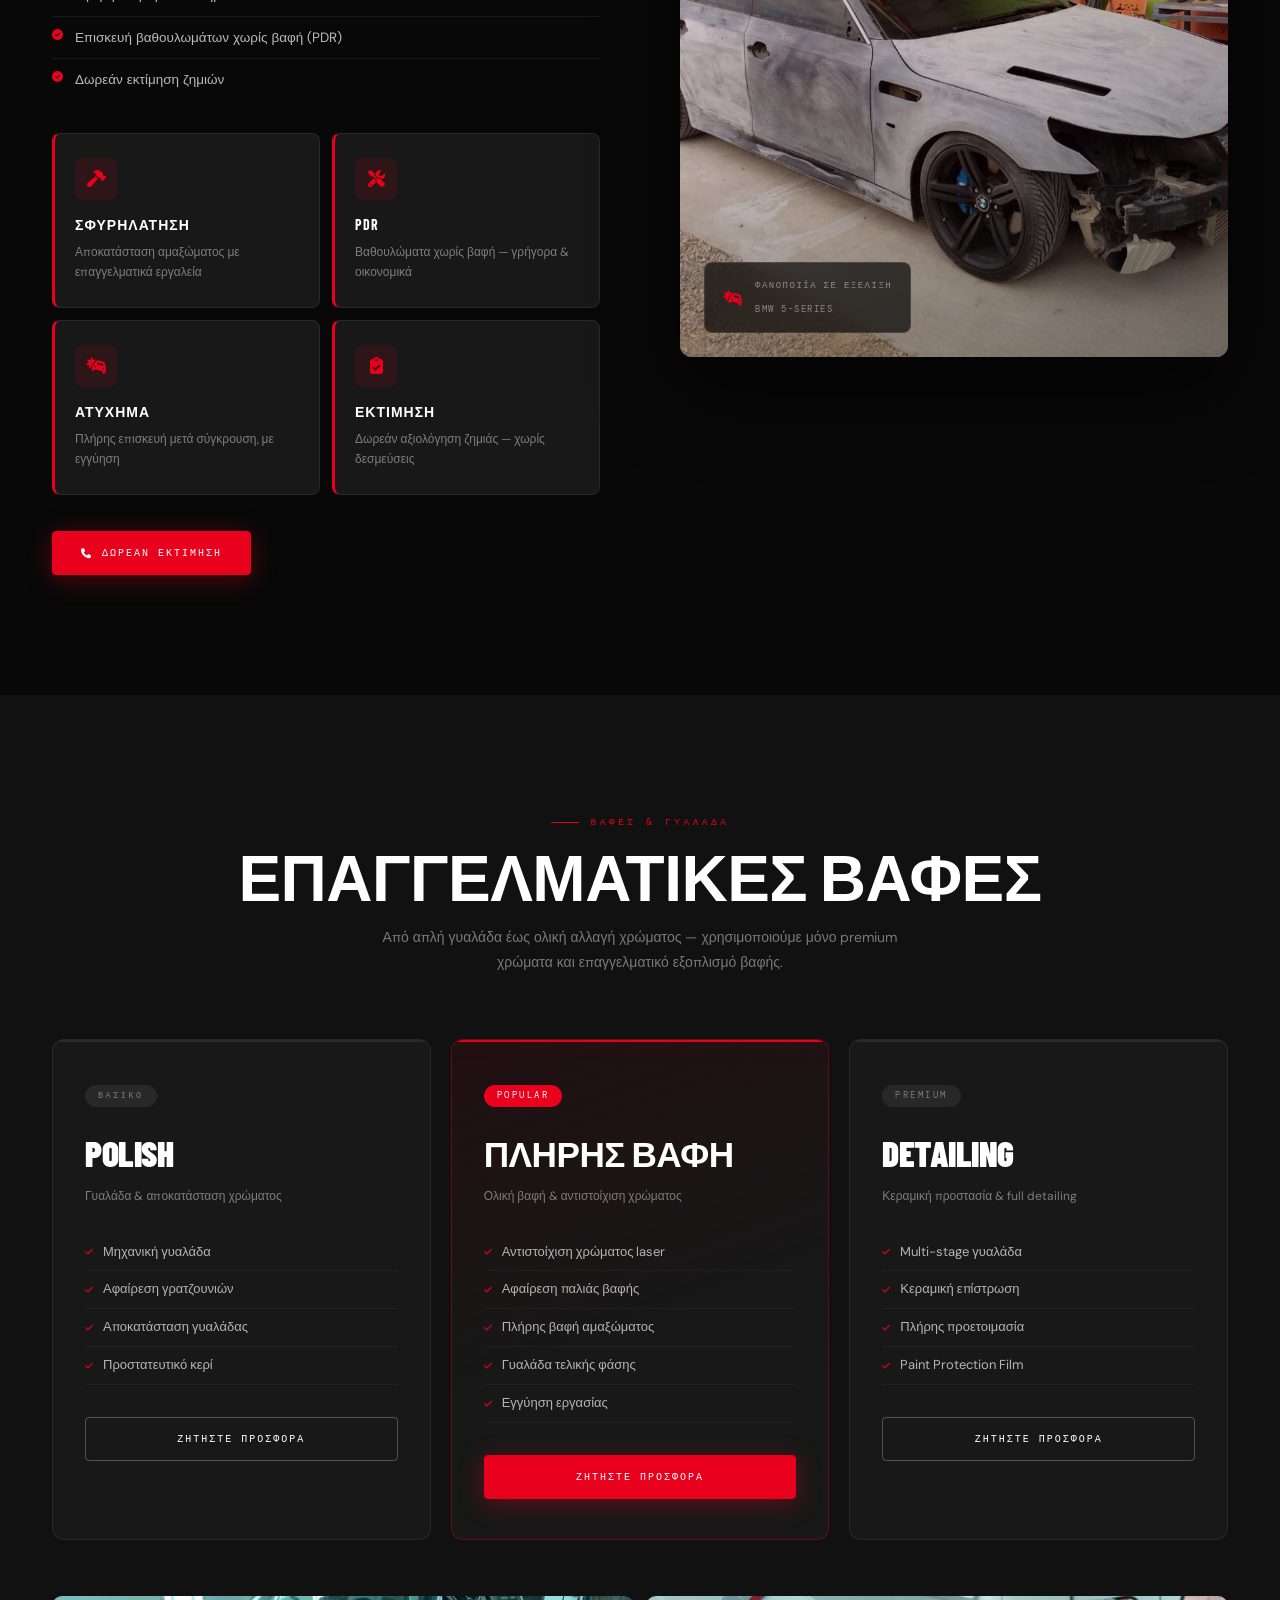
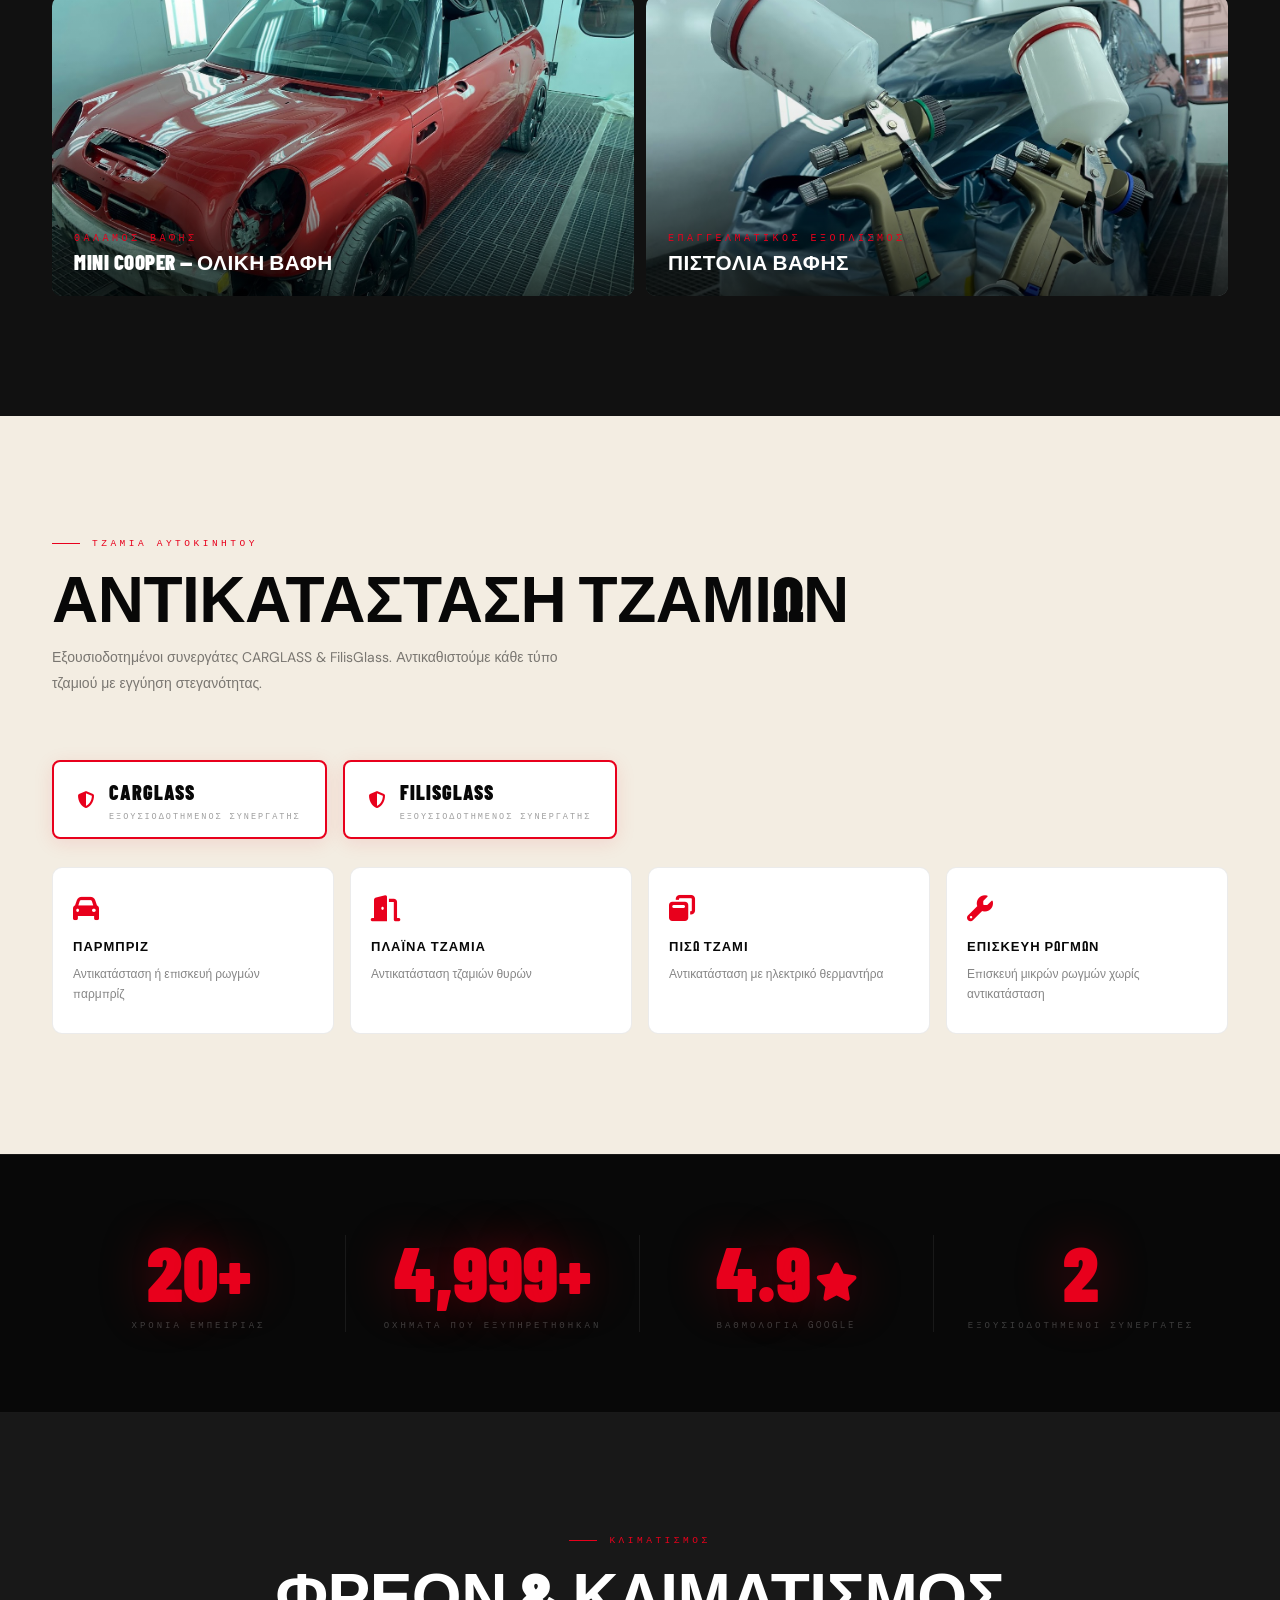
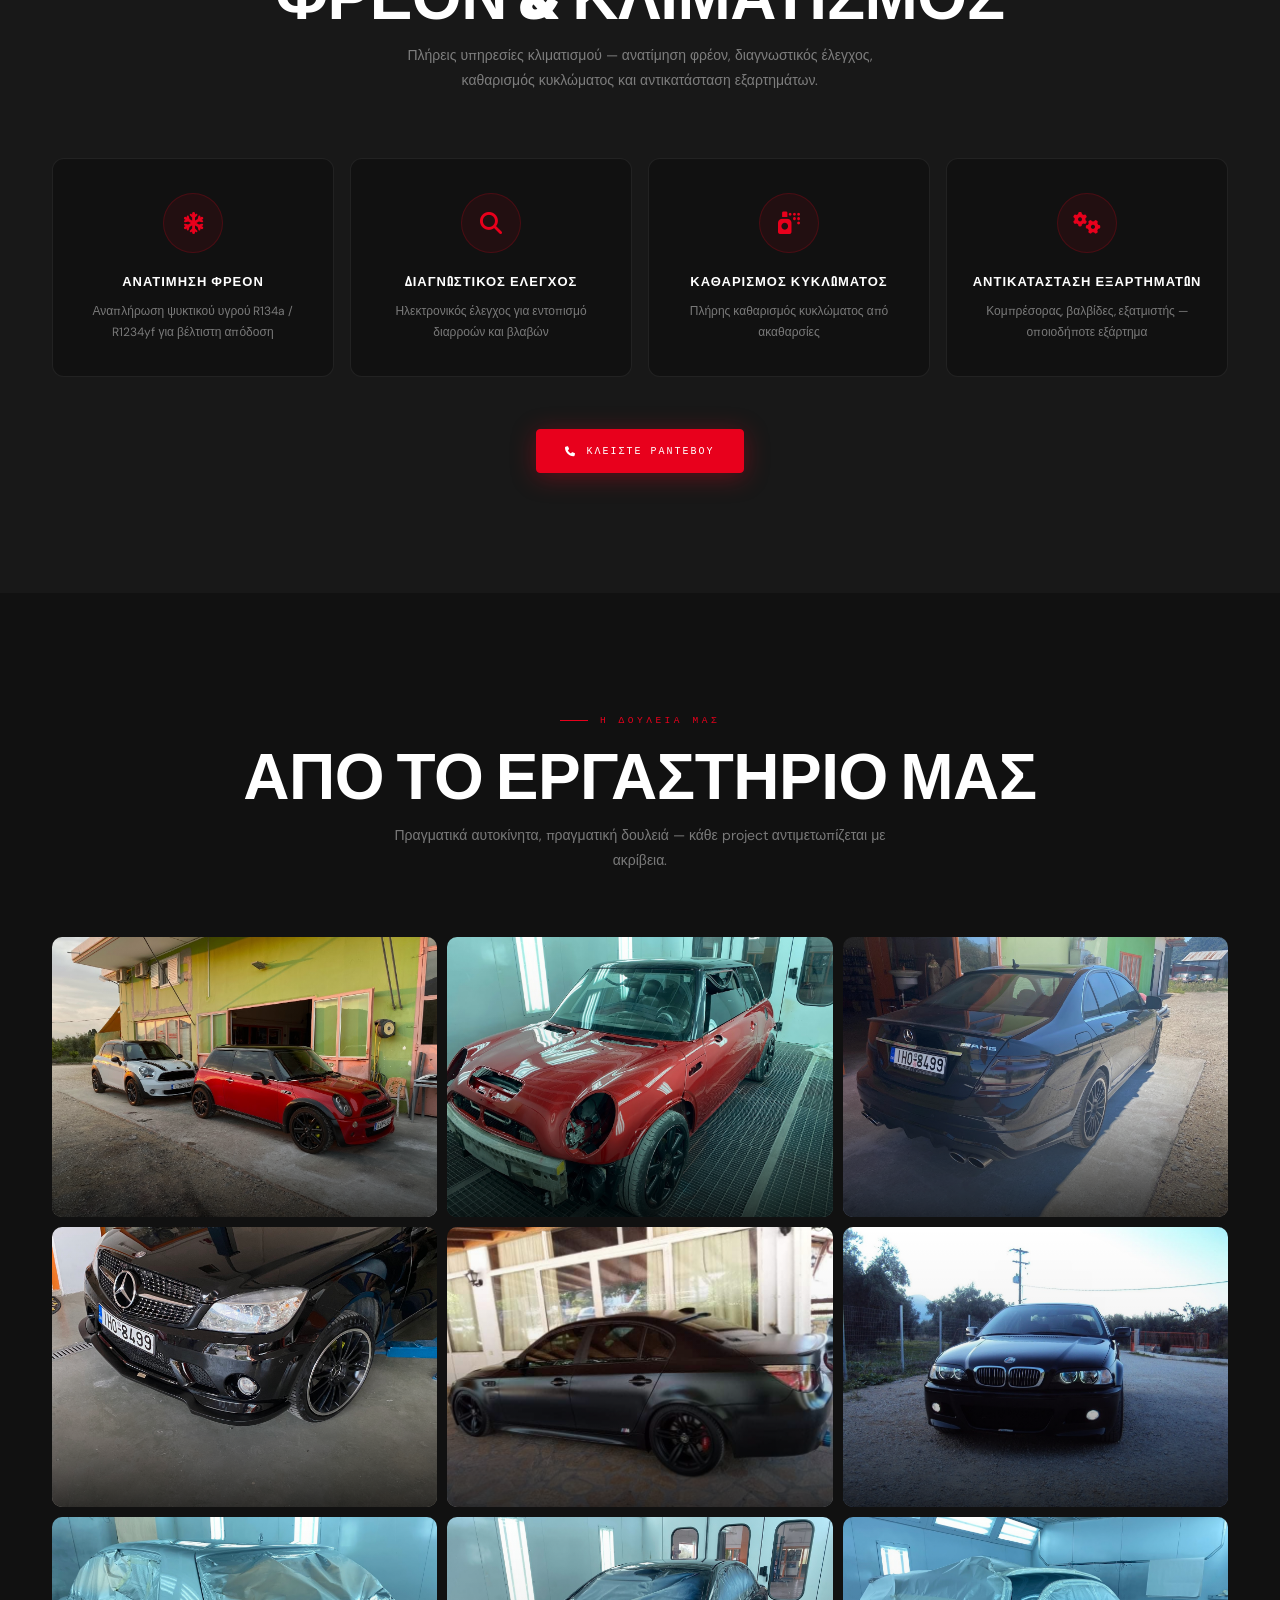
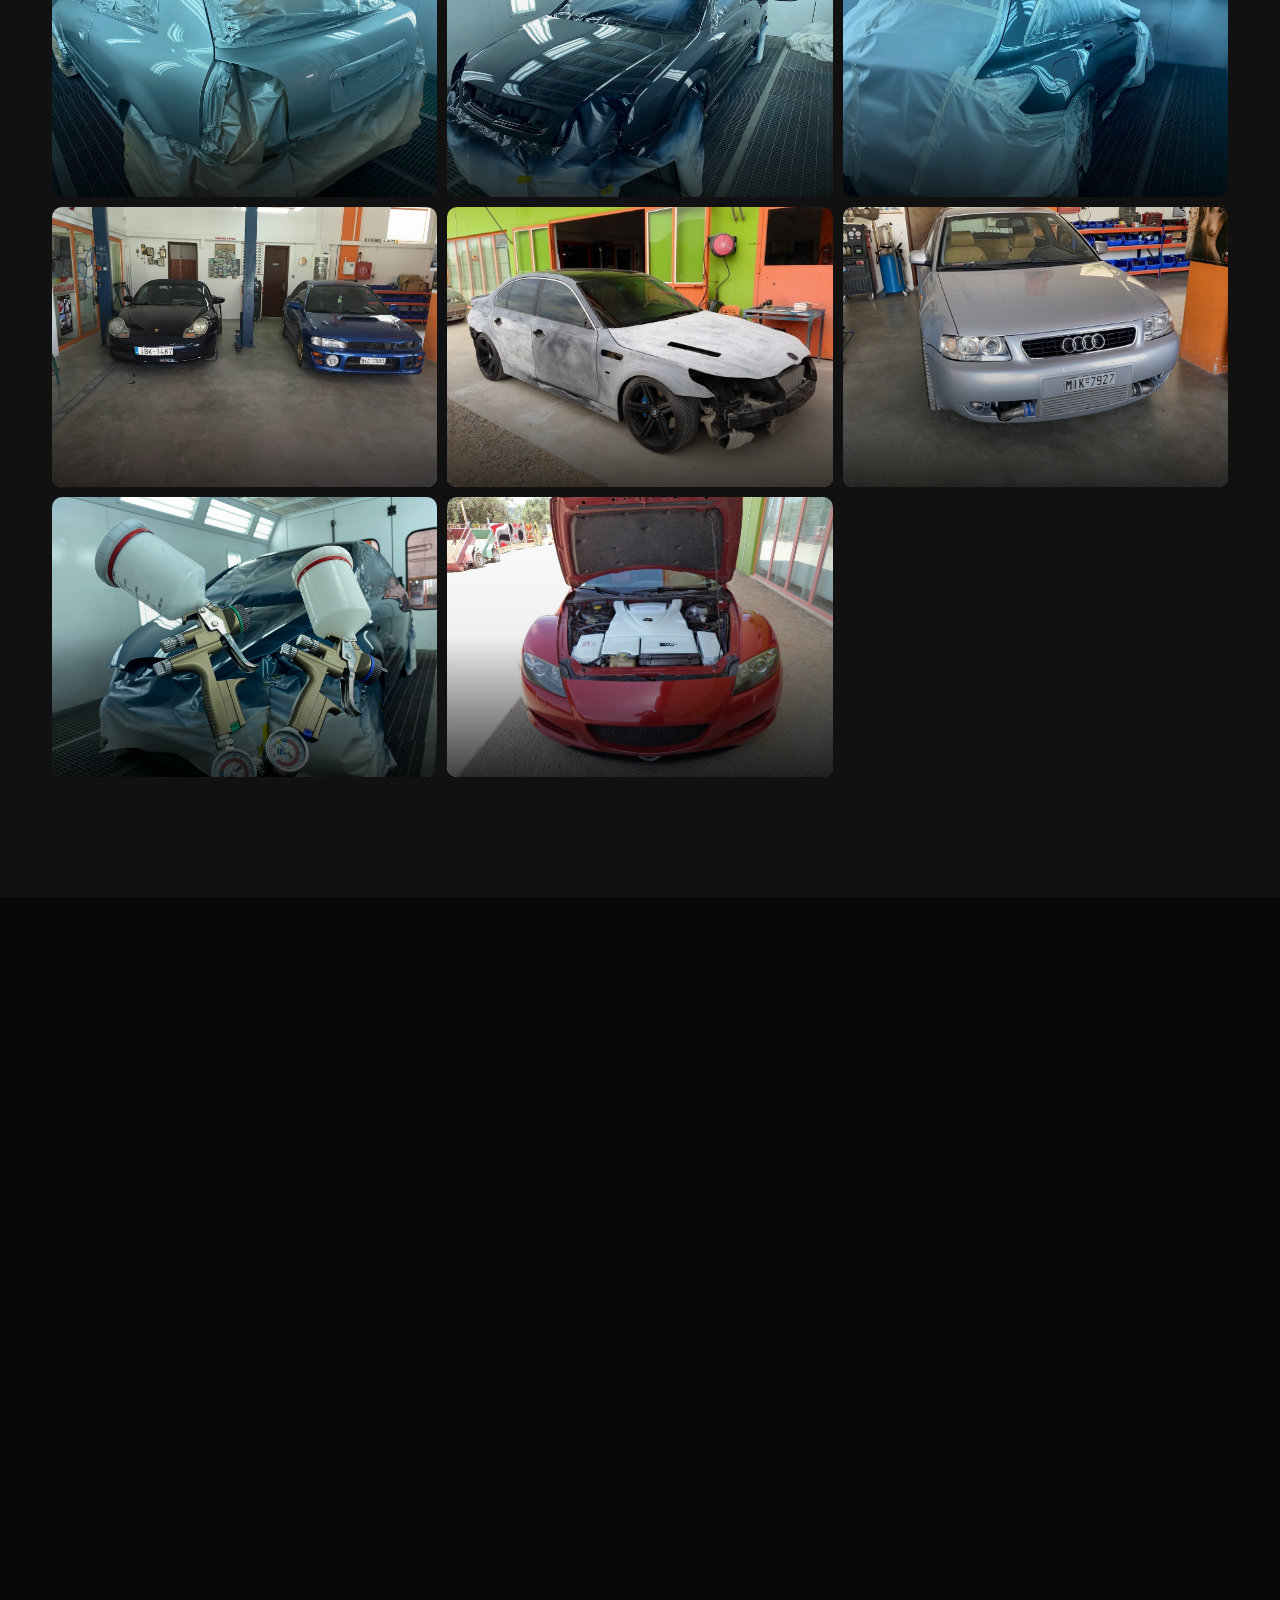
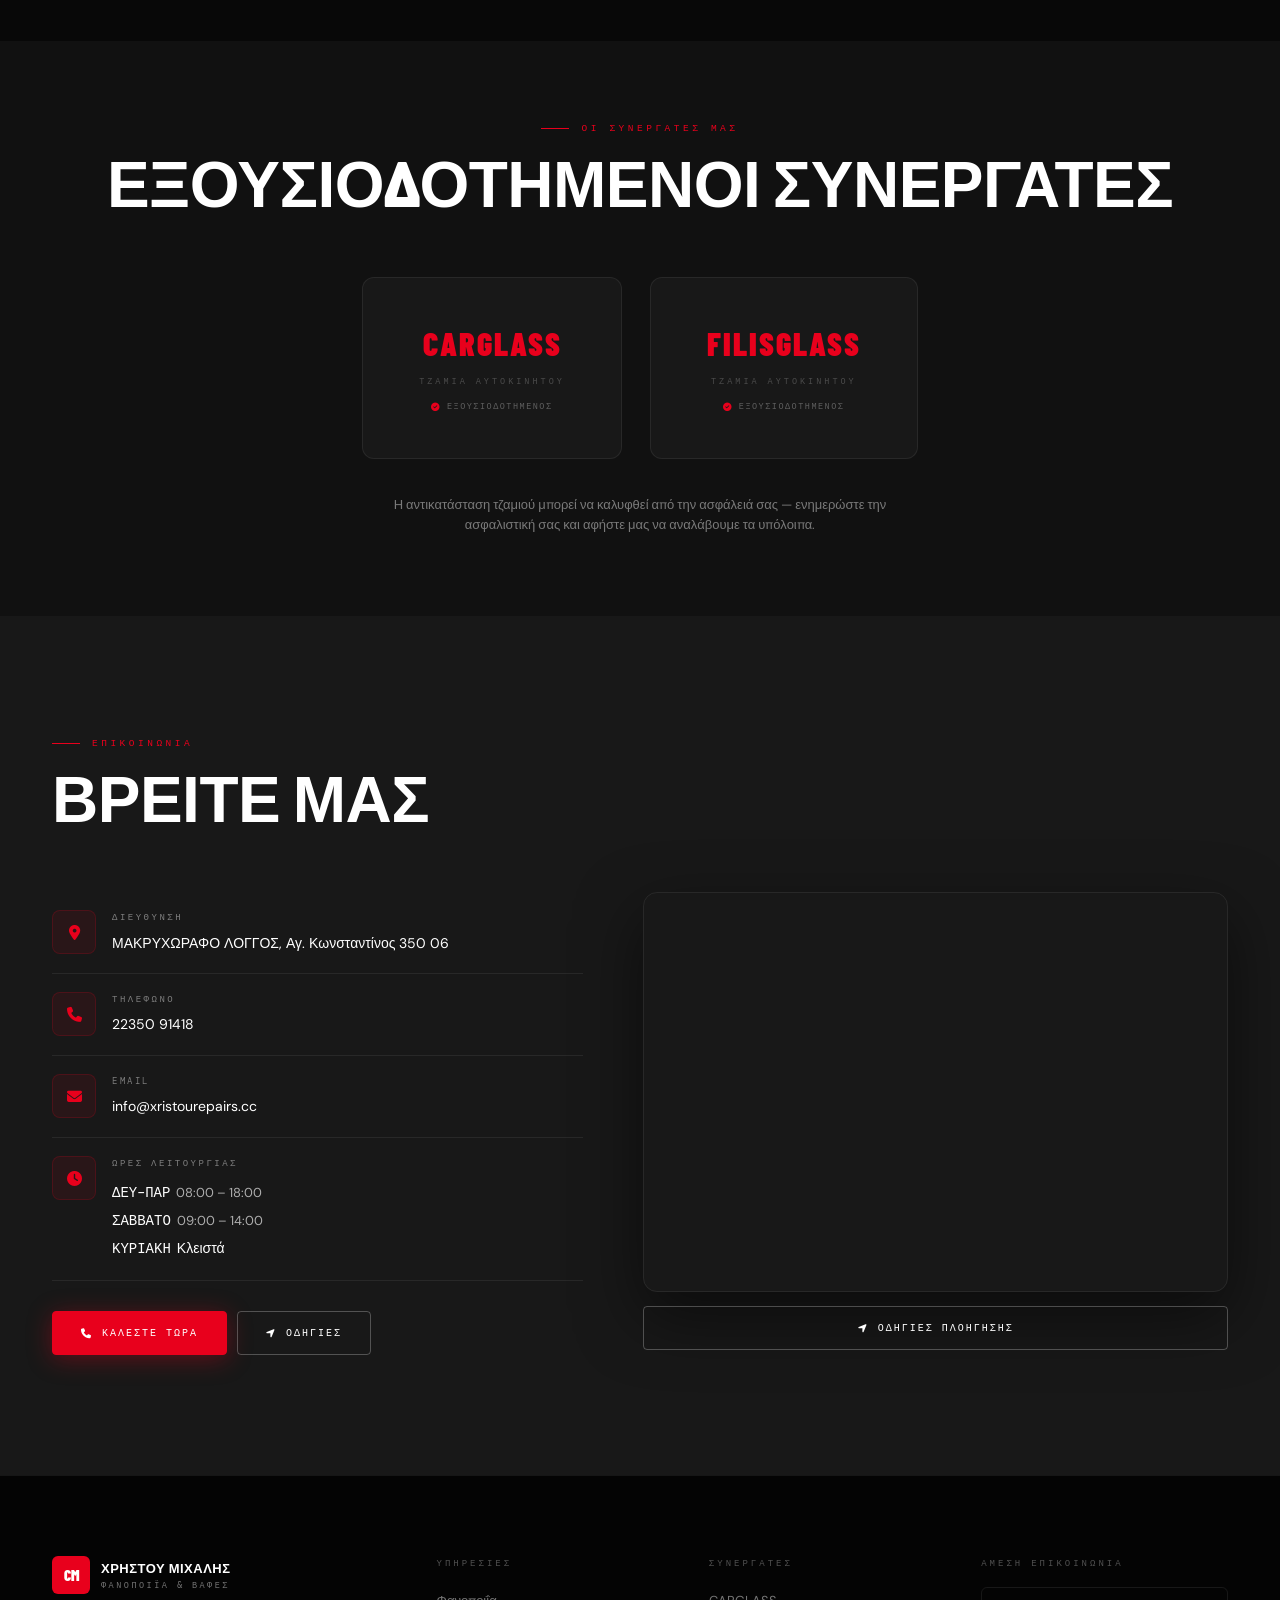
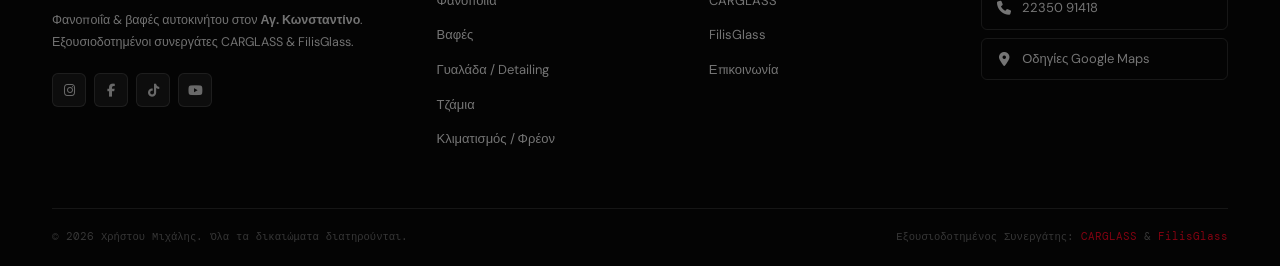
==== commit a04b5375: "Add 10 new gallery images and remove WhatsApp - Renamed all new images with descriptive URL-safe fil" ====
--- a/index.html
+++ b/index.html
@@ -443,9 +443,8 @@
 
     /* ====== GALLERY ====== */
     #gallery{background:var(--charcoal)}
-    .gallery-grid{display:grid;grid-template-columns:1.1fr .9fr;grid-template-rows:310px 310px;gap:10px;margin-top:52px}
+    .gallery-grid{display:grid;grid-template-columns:repeat(3,1fr);grid-auto-rows:280px;gap:10px;margin-top:52px}
     .g-item{position:relative;overflow:hidden;border-radius:10px;cursor:pointer}
-    .g-item.tall{grid-row:span 2}
     .g-item img{width:100%;height:100%;object-fit:cover;display:block;transition:transform .65s cubic-bezier(.25,.46,.45,.94)}
     .g-item:hover img{transform:scale(1.07)}
     .g-overlay{position:absolute;inset:0;background:linear-gradient(to top,rgba(0,0,0,.75) 0%,rgba(0,0,0,.06) 50%,transparent 100%)}
@@ -498,7 +497,8 @@
     .ci-text a{transition:color .2s}
     .ci-text a:hover{color:var(--red)}
     .map-box{border-radius:14px;overflow:hidden;border:1px solid var(--border);box-shadow:0 24px 64px rgba(0,0,0,.5);height:400px}
-    .map-box iframe{width:100%;height:100%;border:none;display:block;filter:invert(.88) hue-rotate(180deg) saturate(.7) brightness(.95)}
+    .map-box iframe{width:100%;height:100%;border:none;display:block}
+    .map-actions{display:flex;gap:10px;margin-top:14px;flex-wrap:wrap}
 
     /* ====== FOOTER ====== */
     footer{background:#040404;border-top:1px solid var(--border)}
@@ -516,15 +516,10 @@
     .f-col li{margin-bottom:9px}
     .f-col a{font-size:13px;color:rgba(255,255,255,.45);transition:color .2s}
     .f-col a:hover{color:var(--red)}
-    .nl-form{display:flex;gap:8px}
-    .nl-input{flex:1;padding:10px 14px;background:rgba(255,255,255,.04);border:1px solid rgba(255,255,255,.08);border-radius:5px;color:#fff;font-size:12.5px;outline:none;transition:border-color .2s;font-family:'DM Sans',sans-serif}
-    .nl-input::placeholder{color:rgba(255,255,255,.22)}
-    .nl-input:focus{border-color:var(--red)}
-    .nl-btn{padding:10px 14px;background:var(--red);border:none;border-radius:5px;color:#fff;cursor:pointer;transition:background .2s;font-size:12px}
-    .nl-btn:hover{background:var(--red-dark)}
-    .nl-btn:disabled{opacity:.5;cursor:not-allowed}
-    .nl-success{font-family:'DM Mono',monospace;font-size:10px;letter-spacing:1.5px;text-transform:uppercase;color:rgba(100,220,100,.8);margin-top:8px;display:none}
-    .nl-success.show{display:block}
+    .f-quick-btn{display:flex;align-items:center;gap:10px;padding:10px 14px;border-radius:6px;font-size:12.5px;color:rgba(255,255,255,.55);border:1px solid rgba(255,255,255,.08);margin-bottom:8px;transition:all .22s;text-decoration:none;font-family:'DM Sans',sans-serif}
+    .f-quick-btn i{font-size:14px;width:16px;text-align:center;flex-shrink:0}
+    .f-quick-btn.phone:hover{background:rgba(232,0,28,.08);border-color:var(--red);color:var(--red)}
+    .f-quick-btn.maps:hover{background:rgba(66,133,244,.08);border-color:#4285F4;color:#4285F4}
     .footer-bar{border-top:1px solid var(--border);padding:20px 0;display:flex;align-items:center;justify-content:space-between;flex-wrap:wrap;gap:8px}
     .footer-bar p{font-family:'DM Mono',monospace;font-size:10.5px;color:rgba(255,255,255,.2)}
     .footer-bar a{color:rgba(232,0,28,.55);transition:color .2s}
@@ -580,6 +575,7 @@
       .testi-grid{grid-template-columns:1fr;max-width:460px;margin:0 auto}
       .contact-grid{grid-template-columns:1fr;gap:40px}
       .footer-inner{grid-template-columns:1fr 1fr}
+      .gallery-grid{grid-template-columns:repeat(2,1fr)}
     }
     @media(max-width:620px){
       .sbar-grid{grid-template-columns:repeat(2,1fr)}
@@ -593,8 +589,7 @@
       .p-card{width:100%;max-width:260px}
       .photo-split{grid-template-columns:1fr;height:auto}
       .ps-item{height:200px}
-      .gallery-grid{grid-template-columns:1fr;grid-template-rows:repeat(4,240px)}
-      .g-item.tall{grid-row:span 1}
+      .gallery-grid{grid-template-columns:1fr;grid-auto-rows:240px}
       .footer-inner{grid-template-columns:1fr}
       .footer-bar{flex-direction:column;text-align:center}
     }
@@ -691,8 +686,8 @@
         <span class="en">Call Now</span>
       </a>
       <a href="#body-repair" class="btn btn-outline">
-        <span class="gr">Οι Υπηρεσίες μας</span>
-        <span class="en">Our Services</span>
+        <span class="gr">Υπηρεσίες</span>
+        <span class="en">Services</span>
         <i class="fas fa-arrow-down"></i>
       </a>
     </div>
@@ -769,11 +764,11 @@
         <span class="sbar-lbl gr">Βαφή</span><span class="sbar-lbl en">Paint</span>
       </a>
       <a href="#paint-polish" class="sbar-item">
-        <i class="fas fa-magic sbar-icon"></i>
+        <i class="fas fa-brush sbar-icon"></i>
         <span class="sbar-lbl gr">Γυαλάδα</span><span class="sbar-lbl en">Polish</span>
       </a>
       <a href="#glass-section" class="sbar-item">
-        <i class="fas fa-tablet-alt sbar-icon"></i>
+        <i class="fas fa-window-restore sbar-icon"></i>
         <span class="sbar-lbl gr">Τζάμια</span><span class="sbar-lbl en">Glass</span>
       </a>
       <a href="#ac-section" class="sbar-item">
@@ -1084,8 +1079,8 @@
       </p>
     </div>
     <div class="gallery-grid">
-      <div class="g-item tall sr up">
-        <img src="images/2cars.jpg" alt="Customer vehicles" loading="lazy"/>
+      <div class="g-item sr up">
+        <img src="images/2cars.jpg" alt="Customer vehicles at the workshop" loading="lazy"/>
         <div class="g-overlay"></div>
         <div class="g-caption">
           <span class="g-cap-tag gr">Αυτοκίνητα Πελατών</span><span class="g-cap-tag en">Customer Vehicles</span>
@@ -1093,7 +1088,7 @@
         </div>
       </div>
       <div class="g-item sr d1">
-        <img src="images/mini.jpg" alt="MINI in paint booth" loading="lazy"/>
+        <img src="images/mini.jpg" alt="MINI Cooper in paint booth full respray" loading="lazy"/>
         <div class="g-overlay"></div>
         <div class="g-caption">
           <span class="g-cap-tag gr">Θάλαμος Βαφής</span><span class="g-cap-tag en">Paint Booth</span>
@@ -1101,13 +1096,107 @@
           <h4 class="g-cap-title en">MINI Cooper — Full Respray</h4>
         </div>
       </div>
+      <div class="g-item sr d2">
+        <img src="images/mercedes-amg-finished.jpg" alt="Mercedes C63 AMG finished result" loading="lazy"/>
+        <div class="g-overlay"></div>
+        <div class="g-caption">
+          <span class="g-cap-tag gr">Αποτέλεσμα</span><span class="g-cap-tag en">Finished Result</span>
+          <h4 class="g-cap-title">Mercedes C63 AMG</h4>
+        </div>
+      </div>
       <div class="g-item sr d3">
-        <img src="images/pistols.jpg" alt="Spray equipment" loading="lazy"/>
+        <img src="images/mercedes-amg-workshop.jpg" alt="Mercedes C63 AMG in workshop" loading="lazy"/>
+        <div class="g-overlay"></div>
+        <div class="g-caption">
+          <span class="g-cap-tag gr">Στο Συνεργείο</span><span class="g-cap-tag en">In Workshop</span>
+          <h4 class="g-cap-title">Mercedes C63 AMG</h4>
+        </div>
+      </div>
+      <div class="g-item sr d1">
+        <img src="images/bmw-m5-matte-black.jpg" alt="BMW M5 E60 matte black finish" loading="lazy"/>
+        <div class="g-overlay"></div>
+        <div class="g-caption">
+          <span class="g-cap-tag gr">Αποτέλεσμα</span><span class="g-cap-tag en">Finished Result</span>
+          <h4 class="g-cap-title gr">BMW M5 — Ματ Μαύρο</h4>
+          <h4 class="g-cap-title en">BMW M5 — Matte Black</h4>
+        </div>
+      </div>
+      <div class="g-item sr d2">
+        <img src="images/bmw-e46-finished.jpg" alt="BMW E46 completed after service" loading="lazy"/>
+        <div class="g-overlay"></div>
+        <div class="g-caption">
+          <span class="g-cap-tag gr">Αποτέλεσμα</span><span class="g-cap-tag en">Finished Result</span>
+          <h4 class="g-cap-title gr">BMW E46 — Ολοκληρωμένο</h4>
+          <h4 class="g-cap-title en">BMW E46 — Completed</h4>
+        </div>
+      </div>
+      <div class="g-item sr d3">
+        <img src="images/paint-booth-silver.jpg" alt="Silver car being resprayed in paint booth" loading="lazy"/>
+        <div class="g-overlay"></div>
+        <div class="g-caption">
+          <span class="g-cap-tag gr">Θάλαμος Βαφής</span><span class="g-cap-tag en">Paint Booth</span>
+          <h4 class="g-cap-title gr">Μερική Βαφή — Ασημί</h4>
+          <h4 class="g-cap-title en">Partial Respray — Silver</h4>
+        </div>
+      </div>
+      <div class="g-item sr d1">
+        <img src="images/paint-booth-black-sedan.jpg" alt="Black sedan freshly painted in booth" loading="lazy"/>
+        <div class="g-overlay"></div>
+        <div class="g-caption">
+          <span class="g-cap-tag gr">Θάλαμος Βαφής</span><span class="g-cap-tag en">Paint Booth</span>
+          <h4 class="g-cap-title gr">Ολική Βαφή — Μαύρο</h4>
+          <h4 class="g-cap-title en">Full Respray — Black</h4>
+        </div>
+      </div>
+      <div class="g-item sr d2">
+        <img src="images/paint-booth-green.jpg" alt="Green car masked and prepped in paint booth" loading="lazy"/>
+        <div class="g-overlay"></div>
+        <div class="g-caption">
+          <span class="g-cap-tag gr">Προετοιμασία Βαφής</span><span class="g-cap-tag en">Paint Preparation</span>
+          <h4 class="g-cap-title gr">Μάσκαρισμα &amp; Προετοιμασία</h4>
+          <h4 class="g-cap-title en">Masking &amp; Preparation</h4>
+        </div>
+      </div>
+      <div class="g-item sr d3">
+        <img src="images/workshop-interior.jpg" alt="Workshop interior with Porsche and Subaru Impreza" loading="lazy"/>
+        <div class="g-overlay"></div>
+        <div class="g-caption">
+          <span class="g-cap-tag gr">Το Συνεργείο μας</span><span class="g-cap-tag en">Our Workshop</span>
+          <h4 class="g-cap-title">Porsche 996 &amp; Subaru Impreza WRX</h4>
+        </div>
+      </div>
+      <div class="g-item sr d1">
+        <img src="images/2022-08-26.jpg" alt="BMW body repair in progress" loading="lazy"/>
+        <div class="g-overlay"></div>
+        <div class="g-caption">
+          <span class="g-cap-tag gr">Φανοποιΐα</span><span class="g-cap-tag en">Body Repair</span>
+          <h4 class="g-cap-title gr">BMW — Επισκευή Αμαξώματος</h4>
+          <h4 class="g-cap-title en">BMW — Bodywork Repair</h4>
+        </div>
+      </div>
+      <div class="g-item sr d2">
+        <img src="images/audi-a3-workshop.jpg" alt="Audi A3 in workshop" loading="lazy"/>
+        <div class="g-overlay"></div>
+        <div class="g-caption">
+          <span class="g-cap-tag gr">Στο Συνεργείο</span><span class="g-cap-tag en">In Workshop</span>
+          <h4 class="g-cap-title">Audi A3</h4>
+        </div>
+      </div>
+      <div class="g-item sr d3">
+        <img src="images/pistols.jpg" alt="Professional SATA spray guns" loading="lazy"/>
         <div class="g-overlay"></div>
         <div class="g-caption">
           <span class="g-cap-tag gr">Εξοπλισμός</span><span class="g-cap-tag en">Equipment</span>
           <h4 class="g-cap-title gr">Πιστόλια Βαφής SATA</h4>
           <h4 class="g-cap-title en">SATA Spray Guns</h4>
+        </div>
+      </div>
+      <div class="g-item sr d1">
+        <img src="images/mazda-rx8-workshop.jpg" alt="Mazda RX-8 in the workshop" loading="lazy"/>
+        <div class="g-overlay"></div>
+        <div class="g-caption">
+          <span class="g-cap-tag gr">Στο Συνεργείο</span><span class="g-cap-tag en">In Workshop</span>
+          <h4 class="g-cap-title">Mazda RX-8</h4>
         </div>
       </div>
     </div>
@@ -1122,12 +1211,13 @@
       <h2 class="s-h2"><span class="gr">Τι Λένε οι Πελάτες μας</span><span class="en">What Our Customers Say</span></h2>
     </div>
     <div style="text-align:center">
-      <div class="google-pill sr">
+      <a href="https://share.google/R8xZjEruglQLprxd4" target="_blank" rel="noopener noreferrer" class="google-pill sr" style="display:inline-flex;text-decoration:none;color:inherit">
         <i class="fab fa-google" style="color:#4285F4;font-size:18px"></i>
         <span class="stars">★★★★★</span>
         <strong>4.9 / 5</strong>
-        <span style="color:#aaa">&nbsp;—&nbsp;50+ <span class="gr">κριτικές</span><span class="en">reviews</span></span>
-      </div>
+        <span style="color:#aaa">&nbsp;—&nbsp;50+ <span class="gr">κριτικές στο Google</span><span class="en">Google reviews</span></span>
+        <i class="fas fa-arrow-up-right-from-square" style="font-size:11px;color:#aaa;margin-left:6px;align-self:center"></i>
+      </a>
     </div>
     <div class="testi-grid">
       <div class="testi-card sr up d1">
@@ -1232,12 +1322,19 @@
         </div>
         <div style="margin-top:30px;display:flex;gap:10px;flex-wrap:wrap">
           <a href="tel:+302235091418" class="btn btn-red"><i class="fas fa-phone"></i><span class="gr">Καλέστε Τώρα</span><span class="en">Call Now</span></a>
-          <a href="#" class="btn btn-outline"><i class="fab fa-instagram"></i>Instagram</a>
+          <a href="https://share.google/R8xZjEruglQLprxd4" target="_blank" rel="noopener noreferrer" class="btn btn-outline"><i class="fas fa-location-arrow"></i><span class="gr">Οδηγίες</span><span class="en">Directions</span></a>
         </div>
       </div>
       <div class="sr dn">
         <div class="map-box">
-          <iframe src="https://maps.google.com/maps?q=38.759283,22.8937898&output=embed" allowfullscreen loading="lazy" referrerpolicy="no-referrer-when-downgrade" title="Shop Location"></iframe>
+          <iframe src="https://maps.google.com/maps?q=38.759283,22.8937898&z=16&output=embed" allowfullscreen loading="lazy" referrerpolicy="no-referrer-when-downgrade" title="Χρήστου Μιχάλης — Shop Location"></iframe>
+        </div>
+        <div class="map-actions">
+          <a href="https://share.google/R8xZjEruglQLprxd4" target="_blank" rel="noopener noreferrer" class="btn btn-outline" style="flex:1;justify-content:center">
+            <i class="fas fa-location-arrow"></i>
+            <span class="gr">Οδηγίες Πλοήγησης</span>
+            <span class="en">Get Directions</span>
+          </a>
         </div>
       </div>
     </div>
@@ -1286,15 +1383,17 @@
         </ul>
       </div>
       <div class="f-col">
-        <h5>Newsletter</h5>
-        <p style="font-size:11.5px;color:var(--muted);margin-bottom:12px" class="gr">Μείνετε ενημερωμένοι για προσφορές &amp; νέα.</p>
-        <p style="font-size:11.5px;color:var(--muted);margin-bottom:12px" class="en">Stay updated with our latest offers &amp; news.</p>
-        <form class="nl-form" id="nl-form" onsubmit="handleNewsletter(event)">
-          <label for="nl-email" style="position:absolute;width:1px;height:1px;overflow:hidden;clip:rect(0,0,0,0)">Email</label>
-          <input class="nl-input" id="nl-email" type="email" placeholder="Email" autocomplete="email" aria-label="Your email address" required/>
-          <button class="nl-btn" type="submit" aria-label="Subscribe"><i class="fas fa-paper-plane"></i></button>
-        </form>
-        <div class="nl-success" id="nl-success" role="status" aria-live="polite"><span class="gr">Ευχαριστούμε!</span><span class="en">Thank you!</span></div>
+        <h5 class="gr">Άμεση Επικοινωνία</h5>
+        <h5 class="en">Quick Contact</h5>
+        <a href="tel:+302235091418" class="f-quick-btn phone">
+          <i class="fas fa-phone"></i>
+          <span>22350 91418</span>
+        </a>
+        <a href="https://share.google/R8xZjEruglQLprxd4" target="_blank" rel="noopener noreferrer" class="f-quick-btn maps">
+          <i class="fas fa-location-dot"></i>
+          <span class="gr">Οδηγίες Google Maps</span>
+          <span class="en">Google Maps Directions</span>
+        </a>
       </div>
     </div>
     <div class="footer-bar">
@@ -1379,20 +1478,6 @@
 }, {threshold:.5});
 document.querySelectorAll('.counter').forEach(el => counterObs.observe(el));
 
-// ── NEWSLETTER ───────────────────────────────────────
-function handleNewsletter(e){
-  e.preventDefault();
-  const form = document.getElementById('nl-form');
-  const btn = form.querySelector('.nl-btn');
-  const success = document.getElementById('nl-success');
-  btn.disabled = true;
-  btn.innerHTML = '<i class="fas fa-circle-notch fa-spin"></i>';
-  setTimeout(() => {
-    form.style.display = 'none';
-    success.classList.add('show');
-  }, 800);
-}
-
 // ── ACTIVE NAV LINK ───────────────────────────────────
 const sections = document.querySelectorAll('section[id], div[id]');
 const navLinks = document.querySelectorAll('.nav-links a');
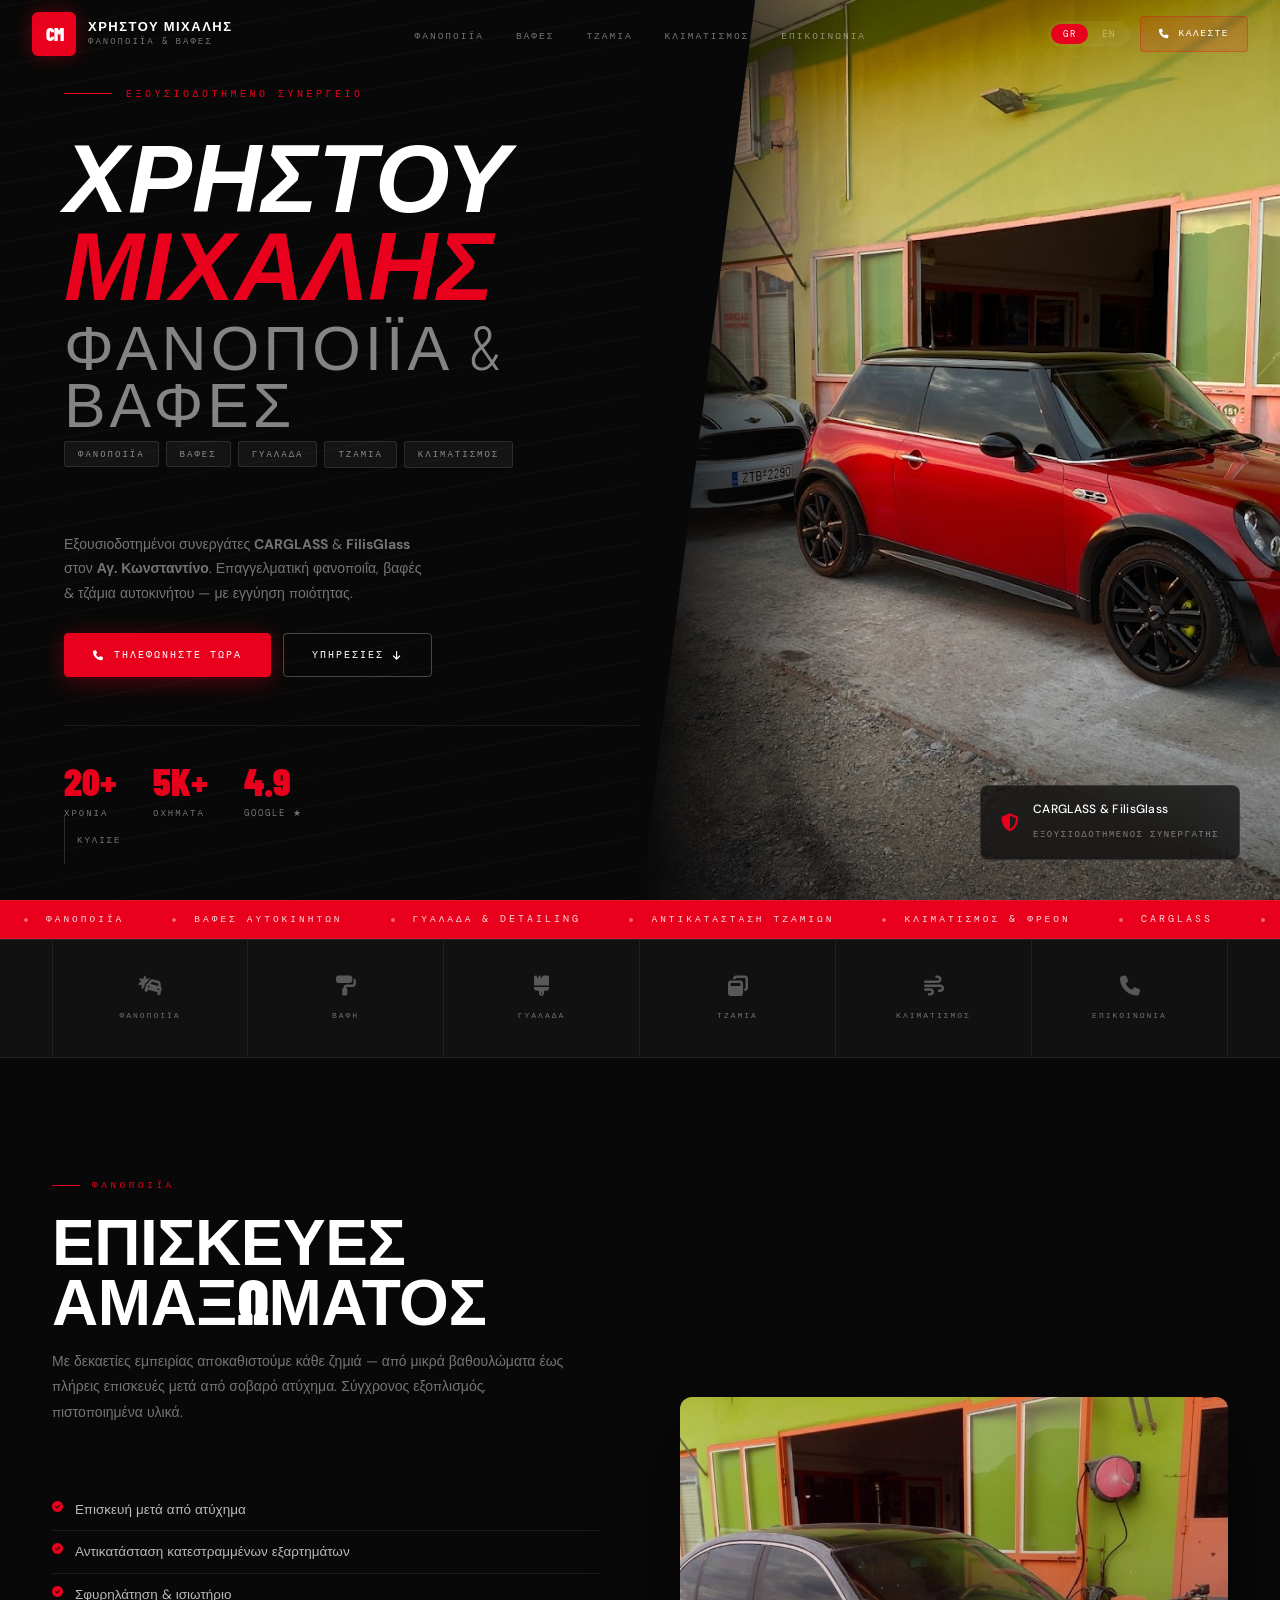
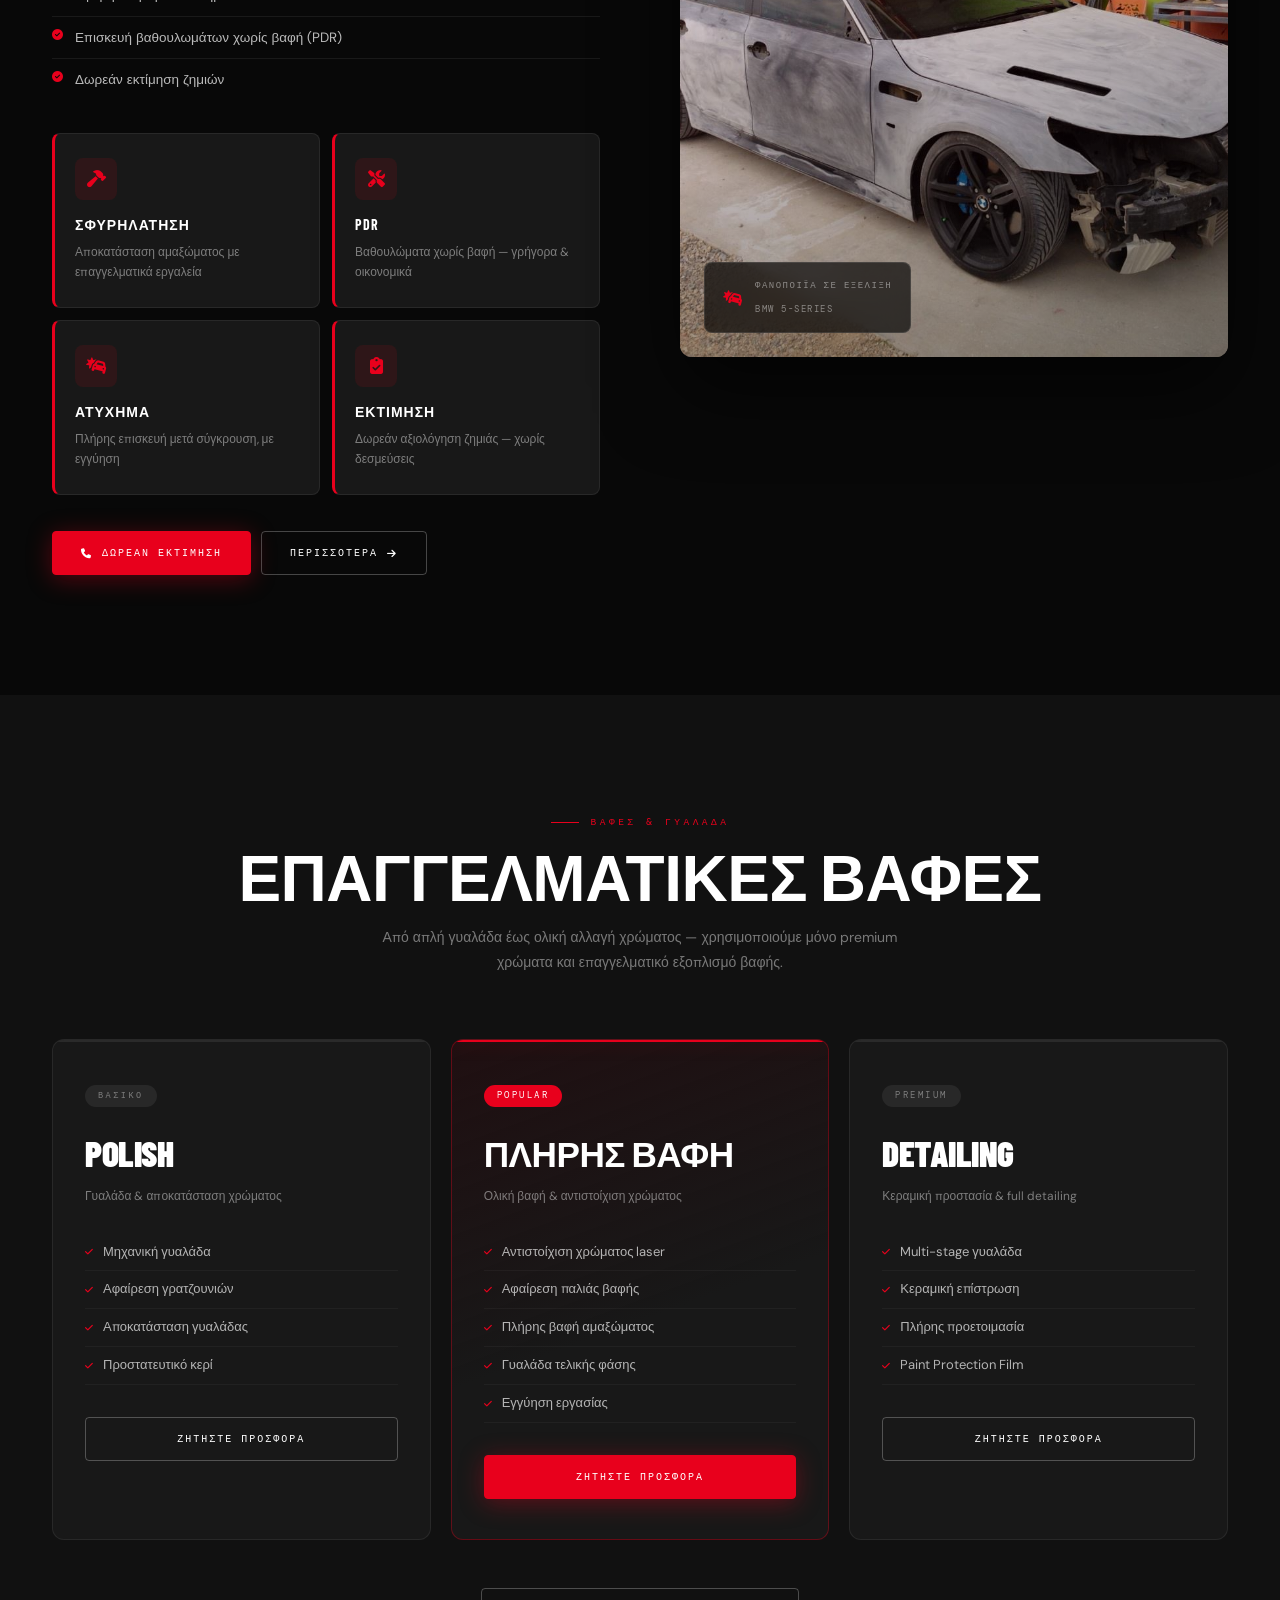
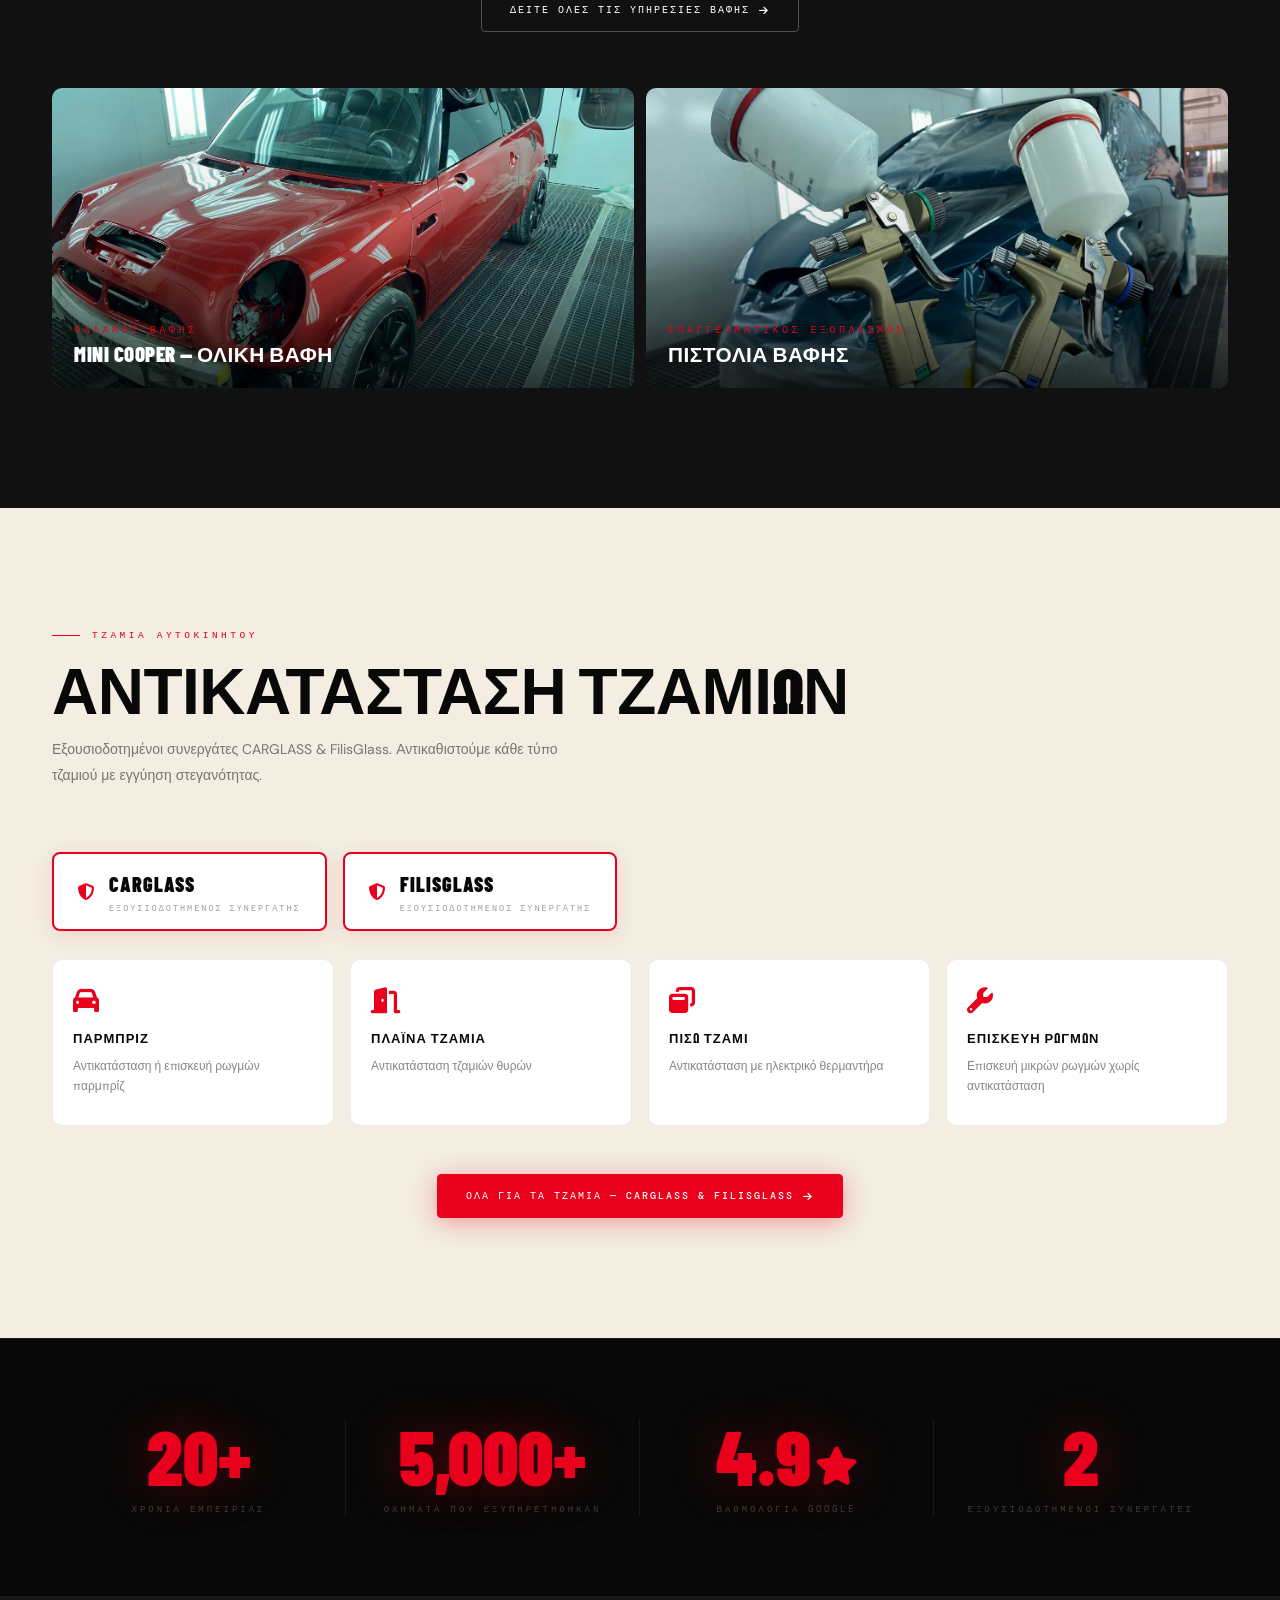
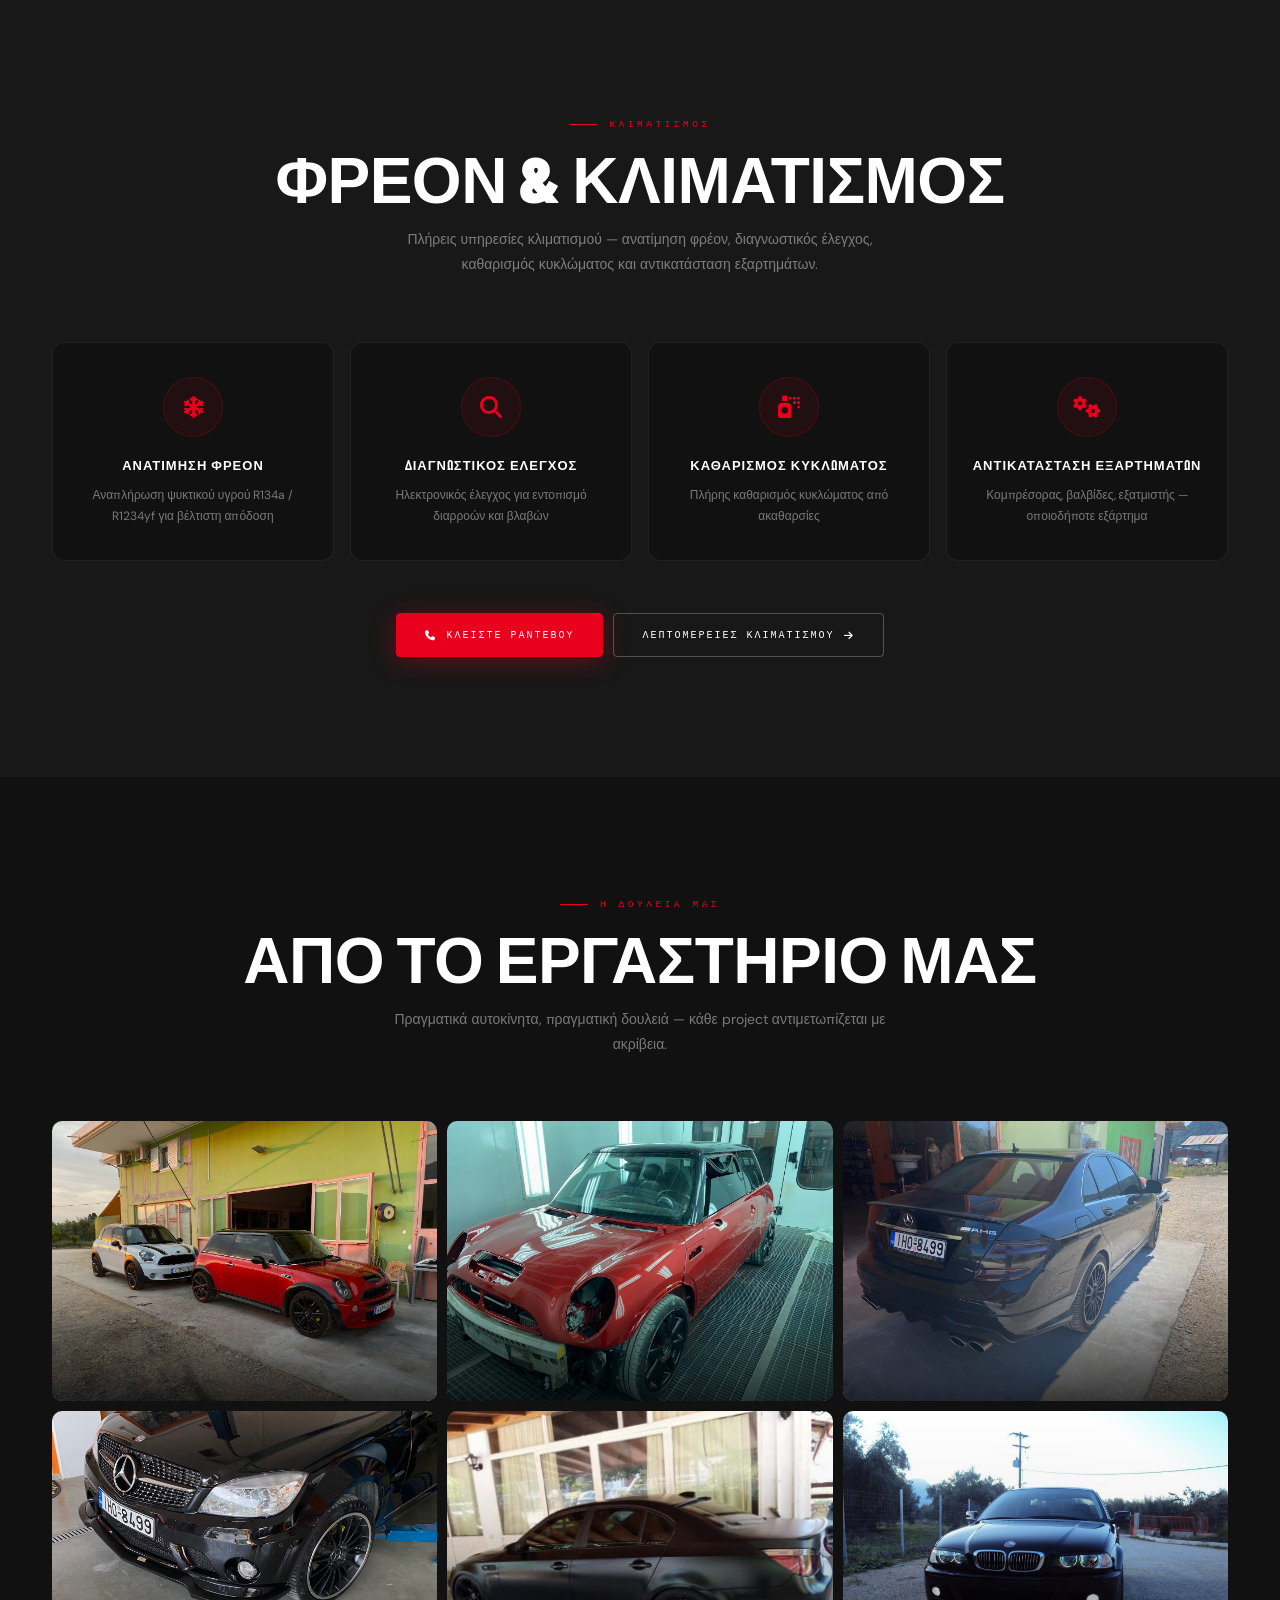
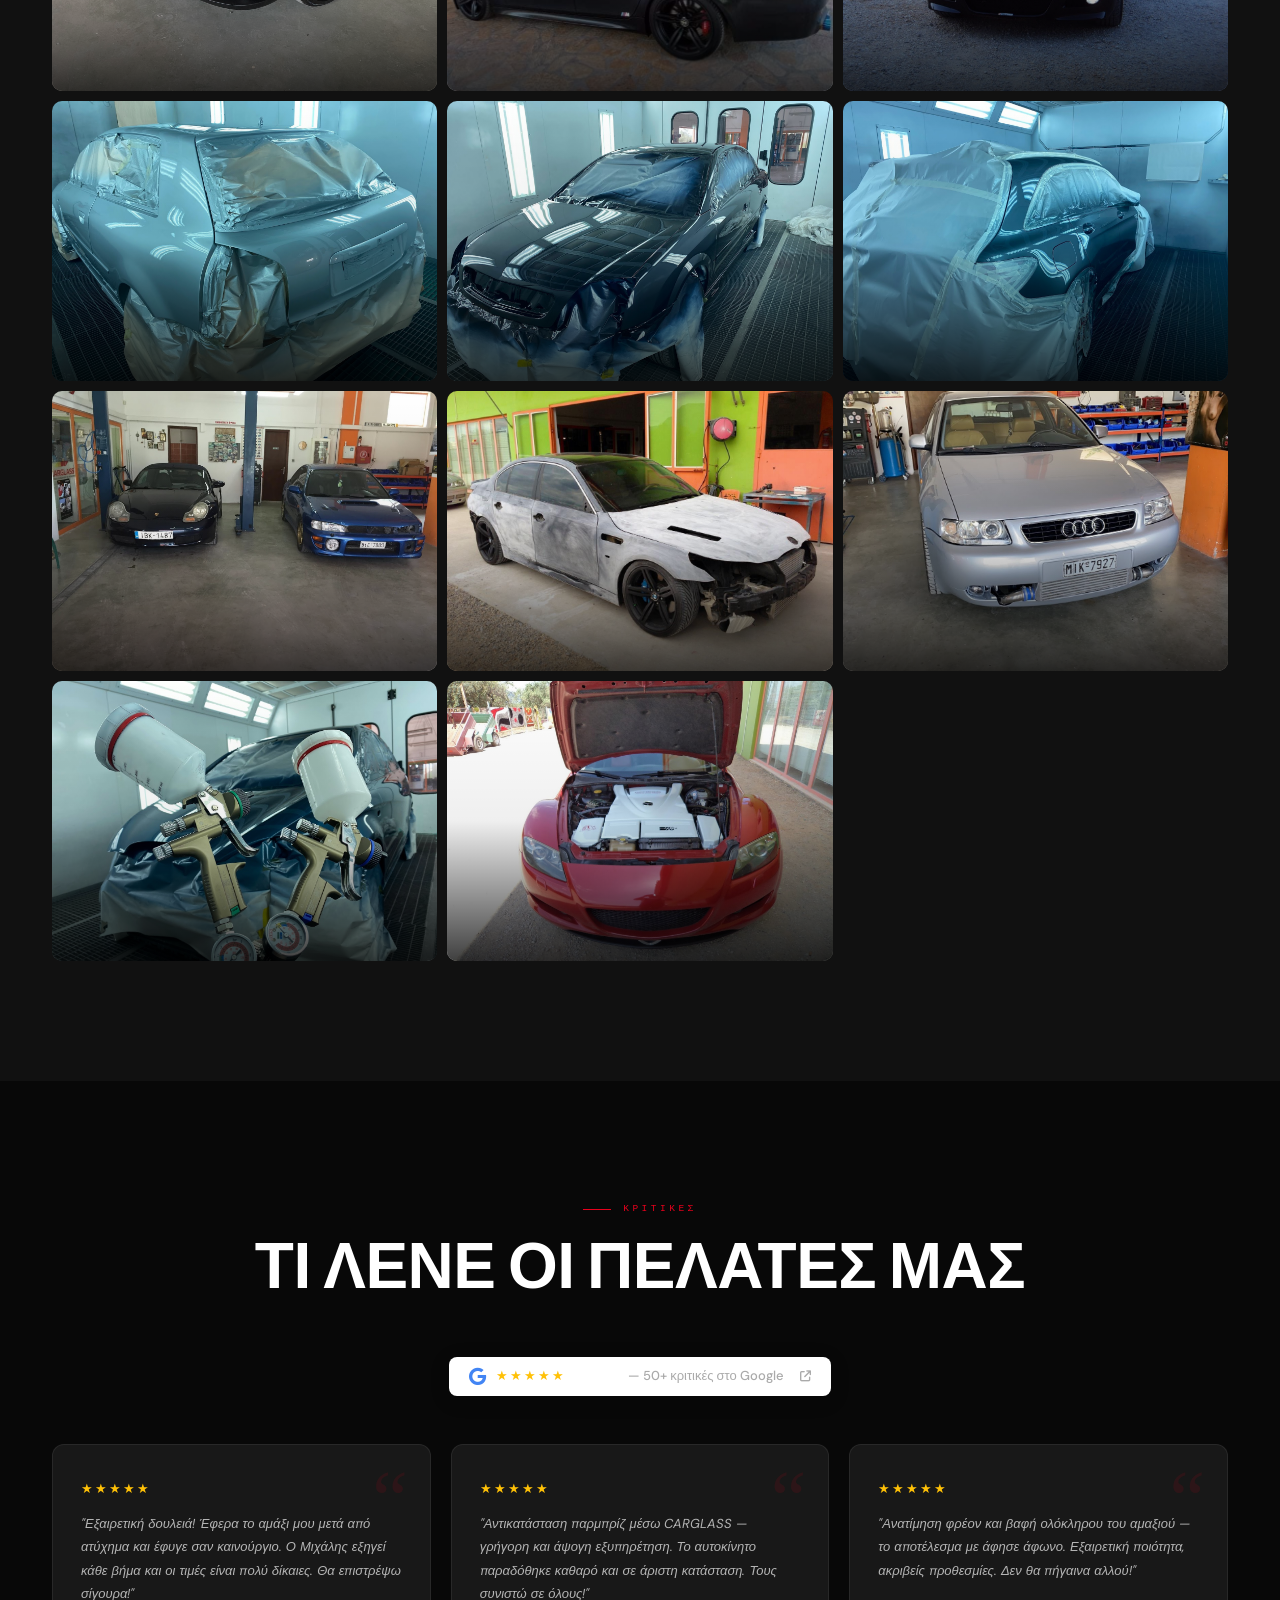
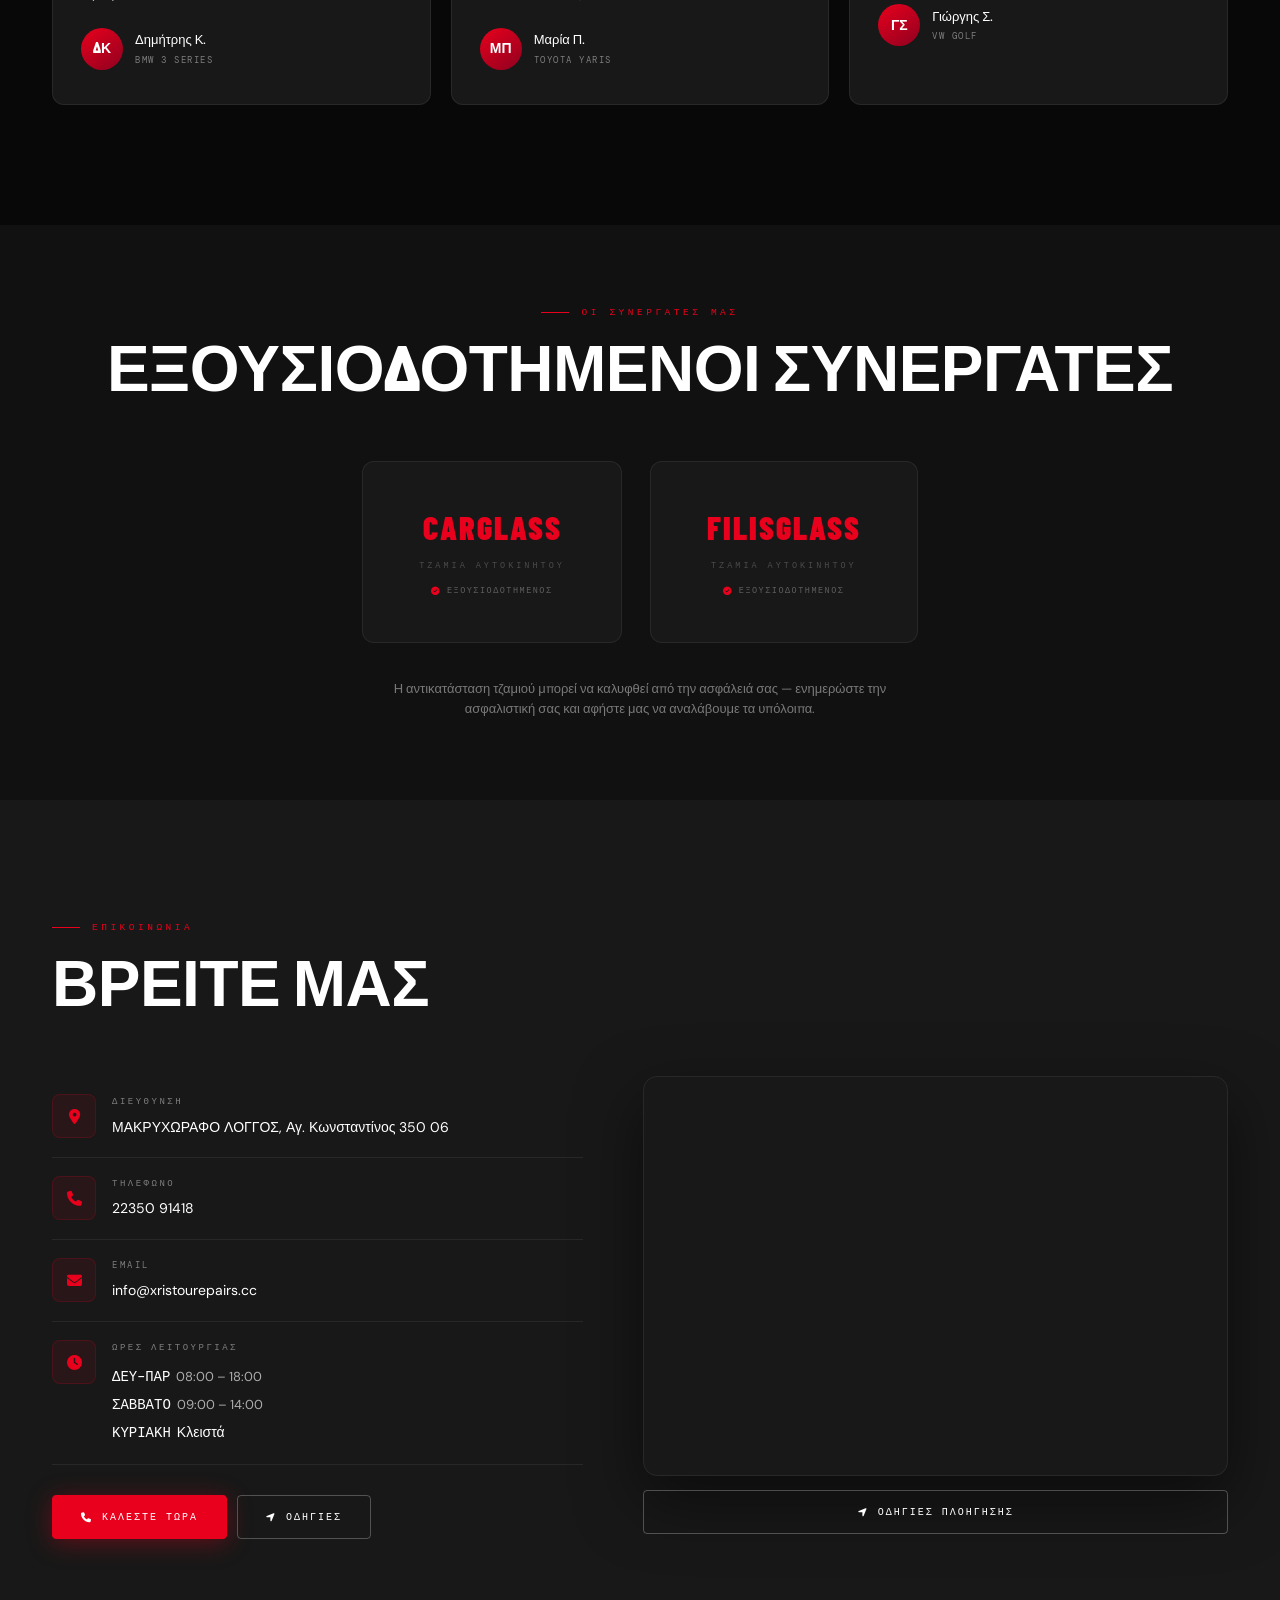
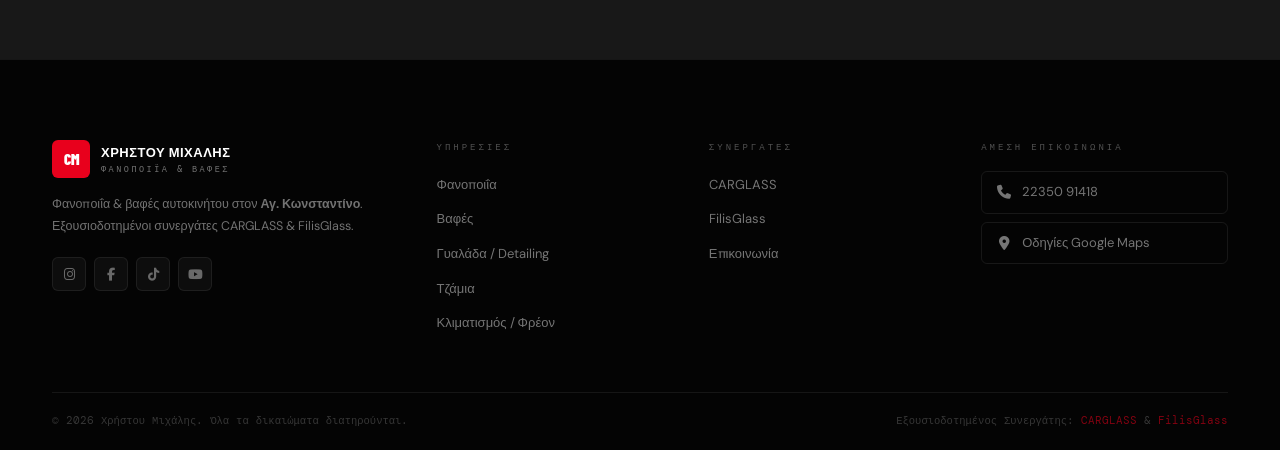
==== commit 3b9b49f6: "Restructure to multi-page site for SEO and GEO Split the single-page site into a hub-and-spoke archi" ====
--- a/index.html
+++ b/index.html
@@ -4,12 +4,16 @@
   <meta charset="UTF-8"/>
   <meta name="viewport" content="width=device-width, initial-scale=1.0"/>
   <meta name="theme-color" content="#080808"/>
-  <title>Φανοποιΐα &amp; Βαφές Αγ. Κωνσταντίνος | Χρήστου Μιχάλης</title>
+  <title>Φανοποιΐα, Βαφές &amp; Τζάμια Αυτοκινήτου Αγ. Κωνσταντίνος | Χρήστου Μιχάλης</title>
 
   <!-- SEO -->
-  <meta name="description" content="Φανοποιΐα, βαφές, αντικατάσταση τζαμιών & κλιματισμός αυτοκινήτου στον Αγ. Κωνσταντίνο. Εξουσιοδοτημένοι συνεργάτες CARGLASS & FilisGlass. Καλέστε 22350 91418."/>
-  <meta name="robots" content="index, follow"/>
+  <meta name="description" content="Φανοποιΐα, βαφές, αντικατάσταση τζαμιών & κλιματισμός αυτοκινήτου στον Αγ. Κωνσταντίνο Φθιώτιδας. Εξουσιοδοτημένοι συνεργάτες CARGLASS & FilisGlass. 20+ χρόνια εμπειρίας, 4.9★ Google. Καλέστε 22350 91418."/>
+  <meta name="keywords" content="φανοποιΐα Αγ. Κωνσταντίνος, βαφές αυτοκινήτου Φθιώτιδα, αντικατάσταση παρμπρίζ, CARGLASS, FilisGlass, κλιματισμός αυτοκινήτου, body shop Greece"/>
+  <meta name="robots" content="index, follow, max-image-preview:large"/>
   <link rel="canonical" href="https://xristourepairs.cc/"/>
+  <link rel="alternate" hreflang="el" href="https://xristourepairs.cc/"/>
+  <link rel="alternate" hreflang="en" href="https://xristourepairs.cc/"/>
+  <link rel="alternate" hreflang="x-default" href="https://xristourepairs.cc/"/>
   <link rel="preload" as="image" href="images/2cars.jpg" fetchpriority="high"/>
 
   <!-- Open Graph (Discord, Facebook, WhatsApp) -->
@@ -31,16 +35,29 @@
   {
     "@context": "https://schema.org",
     "@type": "AutoBodyShop",
+    "@id": "https://xristourepairs.cc/#business",
     "name": "Χρήστου Μιχάλης — Φανοποιΐα & Βαφές",
-    "alternateName": "Christou Michalis Body Shop",
+    "alternateName": ["Christou Michalis Body Shop", "Xristou Repairs"],
+    "description": "Συνεργείο φανοποιΐας, βαφών, αντικατάστασης τζαμιών και κλιματισμού αυτοκινήτου στον Αγ. Κωνσταντίνο Φθιώτιδας. 20+ χρόνια εμπειρίας. Εξουσιοδοτημένοι συνεργάτες CARGLASS & FilisGlass.",
     "url": "https://xristourepairs.cc",
     "telephone": "+302235091418",
     "email": "info@xristourepairs.cc",
-    "image": "https://xristourepairs.cc/images/2cars.jpg",
+    "priceRange": "€€",
+    "currenciesAccepted": "EUR",
+    "paymentAccepted": "Cash, Credit Card, Bank Transfer",
+    "image": [
+      "https://xristourepairs.cc/images/2cars.jpg",
+      "https://xristourepairs.cc/images/workshop-interior.jpg",
+      "https://xristourepairs.cc/images/mini.jpg"
+    ],
+    "logo": "https://xristourepairs.cc/images/2cars.jpg",
+    "foundingDate": "2005",
+    "slogan": "Επισκευή με εγγύηση ποιότητας",
     "address": {
       "@type": "PostalAddress",
       "streetAddress": "ΜΑΚΡΥΧΩΡΑΦΟ ΛΟΓΓΟΣ",
       "addressLocality": "Αγιος Κωνσταντίνος",
+      "addressRegion": "Φθιώτιδα",
       "postalCode": "350 06",
       "addressCountry": "GR"
     },
@@ -49,6 +66,16 @@
       "latitude": 38.759283,
       "longitude": 22.8937898
     },
+    "hasMap": "https://share.google/R8xZjEruglQLprxd4",
+    "areaServed": [
+      {"@type": "City", "name": "Άγιος Κωνσταντίνος"},
+      {"@type": "City", "name": "Καμένα Βούρλα"},
+      {"@type": "City", "name": "Λαμία"},
+      {"@type": "City", "name": "Αταλάντη"},
+      {"@type": "City", "name": "Λιβανάτες"},
+      {"@type": "AdministrativeArea", "name": "Φθιώτιδα"},
+      {"@type": "AdministrativeArea", "name": "Στερεά Ελλάδα"}
+    ],
     "openingHoursSpecification": [
       {
         "@type": "OpeningHoursSpecification",
@@ -63,17 +90,55 @@
         "closes": "14:00"
       }
     ],
+    "aggregateRating": {
+      "@type": "AggregateRating",
+      "ratingValue": "4.9",
+      "reviewCount": "50",
+      "bestRating": "5",
+      "worstRating": "1"
+    },
+    "makesOffer": [
+      {"@type": "Offer", "url": "https://xristourepairs.cc/fanopoiia/", "itemOffered": {"@type": "Service", "name": "Φανοποιΐα Αυτοκινήτου", "url": "https://xristourepairs.cc/fanopoiia/"}},
+      {"@type": "Offer", "url": "https://xristourepairs.cc/vafes/", "itemOffered": {"@type": "Service", "name": "Βαφές Αυτοκινήτου & Detailing", "url": "https://xristourepairs.cc/vafes/"}},
+      {"@type": "Offer", "url": "https://xristourepairs.cc/tzamia/", "itemOffered": {"@type": "Service", "name": "Αντικατάσταση Τζαμιών — CARGLASS & FilisGlass", "url": "https://xristourepairs.cc/tzamia/"}},
+      {"@type": "Offer", "url": "https://xristourepairs.cc/klimatismos/", "itemOffered": {"@type": "Service", "name": "Κλιματισμός & Φρέον R134a/R1234yf", "url": "https://xristourepairs.cc/klimatismos/"}}
+    ],
     "hasOfferCatalog": {
       "@type": "OfferCatalog",
       "name": "Υπηρεσίες",
       "itemListElement": [
-        {"@type": "Offer", "itemOffered": {"@type": "Service", "name": "Φανοποιΐα"}},
-        {"@type": "Offer", "itemOffered": {"@type": "Service", "name": "Βαφές Αυτοκινήτου"}},
-        {"@type": "Offer", "itemOffered": {"@type": "Service", "name": "Αντικατάσταση Τζαμιών"}},
-        {"@type": "Offer", "itemOffered": {"@type": "Service", "name": "Κλιματισμός & Φρέον"}}
+        {"@type": "Offer", "url": "https://xristourepairs.cc/fanopoiia/", "itemOffered": {"@type": "Service", "name": "Φανοποιΐα"}},
+        {"@type": "Offer", "url": "https://xristourepairs.cc/vafes/", "itemOffered": {"@type": "Service", "name": "Βαφές Αυτοκινήτου"}},
+        {"@type": "Offer", "url": "https://xristourepairs.cc/tzamia/", "itemOffered": {"@type": "Service", "name": "Αντικατάσταση Τζαμιών"}},
+        {"@type": "Offer", "url": "https://xristourepairs.cc/klimatismos/", "itemOffered": {"@type": "Service", "name": "Κλιματισμός & Φρέον"}}
       ]
     },
-    "sameAs": []
+    "sameAs": [
+      "https://share.google/R8xZjEruglQLprxd4"
+    ]
+  }
+  </script>
+
+  <!-- BreadcrumbList for homepage (single-item, marks site root) -->
+  <script type="application/ld+json">
+  {
+    "@context": "https://schema.org",
+    "@type": "BreadcrumbList",
+    "itemListElement": [
+      {"@type": "ListItem", "position": 1, "name": "Αρχική", "item": "https://xristourepairs.cc/"}
+    ]
+  }
+  </script>
+
+  <!-- WebSite Schema -->
+  <script type="application/ld+json">
+  {
+    "@context": "https://schema.org",
+    "@type": "WebSite",
+    "url": "https://xristourepairs.cc/",
+    "name": "Χρήστου Μιχάλης — Φανοποιΐα & Βαφές",
+    "inLanguage": ["el-GR", "en-US"],
+    "publisher": {"@id": "https://xristourepairs.cc/#business"}
   }
   </script>
 
@@ -119,7 +184,31 @@
         "name": "Πώς μπορώ να κλείσω ραντεβού;",
         "acceptedAnswer": {
           "@type": "Answer",
-          "text": "Καλέστε μας στο 22350 91418 ή στείλτε email στο info@xristourepairs.cc."
+          "text": "Καλέστε μας στο 22350 91418 ή στείλτε email στο info@xristourepairs.cc. Προσφέρουμε δωρεάν εκτίμηση χωρίς δέσμευση."
+        }
+      },
+      {
+        "@type": "Question",
+        "name": "Καλύπτετε περιοχές εκτός Αγ. Κωνσταντίνου;",
+        "acceptedAnswer": {
+          "@type": "Answer",
+          "text": "Ναι, εξυπηρετούμε πελάτες από όλη τη Φθιώτιδα και τη Στερεά Ελλάδα — Λαμία, Καμένα Βούρλα, Αταλάντη, Λιβανάτες και ευρύτερα."
+        }
+      },
+      {
+        "@type": "Question",
+        "name": "Καλύπτεται η επισκευή από την ασφάλειά μου;",
+        "acceptedAnswer": {
+          "@type": "Answer",
+          "text": "Στις περισσότερες περιπτώσεις, η μικτή ασφάλεια καλύπτει επισκευές μετά από ατύχημα και τις περισσότερες αντικαταστάσεις τζαμιών. Συνεργαζόμαστε με όλες τις μεγάλες ασφαλιστικές εταιρείες και αναλαμβάνουμε τη γραφειοκρατία."
+        }
+      },
+      {
+        "@type": "Question",
+        "name": "Δίνετε εγγύηση στις εργασίες;",
+        "acceptedAnswer": {
+          "@type": "Answer",
+          "text": "Ναι, όλες οι εργασίες φανοποιΐας, βαφών και αντικατάστασης τζαμιών συνοδεύονται από γραπτή εγγύηση. Χρησιμοποιούμε μόνο πιστοποιημένα υλικά και σύγχρονο εξοπλισμό."
         }
       }
     ]
@@ -129,471 +218,8 @@
   <link rel="preconnect" href="https://fonts.gstatic.com" crossorigin/>
   <link href="https://fonts.googleapis.com/css2?family=Barlow+Condensed:ital,wght@0,300;0,400;0,600;0,700;0,800;0,900;1,700;1,900&family=DM+Sans:wght@300;400;500&family=DM+Mono:wght@400;500&display=swap" rel="stylesheet"/>
   <link rel="stylesheet" href="https://cdnjs.cloudflare.com/ajax/libs/font-awesome/6.4.0/css/all.min.css"/>
-
-  <style>
-    /* ====== RESET ====== */
-    *,*::before,*::after{box-sizing:border-box;margin:0;padding:0}
-    /* ====== SKIP LINK ====== */
-    .skip-link{position:absolute;top:-48px;left:16px;background:var(--red);color:#fff;padding:10px 20px;z-index:9999;border-radius:0 0 6px 6px;font-family:'DM Mono',monospace;font-size:11px;letter-spacing:2px;text-transform:uppercase;transition:top .2s;text-decoration:none}
-    .skip-link:focus{top:0}
-    /* ====== FOCUS ====== */
-    :focus-visible{outline:2px solid var(--red);outline-offset:3px}
-    button:focus-visible,a:focus-visible{outline:2px solid var(--red);outline-offset:3px}
-    :root{
-      --red:#E8001C;
-      --red-dark:#b5001a;
-      --red-glow:rgba(232,0,28,.35);
-      --black:#080808;
-      --charcoal:#111;
-      --panel:#181818;
-      --cream:#F3EDE2;
-      --cream2:#EDE7DA;
-      --white:#FFFFFF;
-      --border:rgba(255,255,255,.07);
-      --border2:rgba(255,255,255,.12);
-      --muted:rgba(255,255,255,.44);
-      --muted2:rgba(255,255,255,.22);
-      --nav-h:68px;
-    }
-    html{scroll-behavior:smooth}
-    body{font-family:'DM Sans',sans-serif;background:var(--black);color:var(--white);overflow-x:hidden;line-height:1.6}
-    img{display:block;max-width:100%}
-    a{text-decoration:none}
-    ::-webkit-scrollbar{width:4px}
-    ::-webkit-scrollbar-track{background:var(--black)}
-    ::-webkit-scrollbar-thumb{background:var(--red);border-radius:2px}
-
-    /* ====== TYPOGRAPHY ====== */
-    .f-display{font-family:'Barlow Condensed',sans-serif;font-weight:900;line-height:.95;text-transform:uppercase;letter-spacing:-.5px}
-    .f-label{font-family:'DM Mono',monospace;font-size:10px;letter-spacing:3.5px;text-transform:uppercase;color:var(--red)}
-    .f-mono{font-family:'DM Mono',monospace}
-
-    /* ====== LAYOUT ====== */
-    .wrap{max-width:1240px;margin:0 auto;padding:0 32px}
-    .section-pad{padding:120px 0}
-    .section-pad-sm{padding:80px 0}
-
-    /* ====== SCROLL PROGRESS ====== */
-    #sp{position:fixed;top:0;left:0;z-index:2000;height:2px;width:0%;background:var(--red);box-shadow:0 0 10px var(--red-glow);transition:width .05s linear;pointer-events:none}
-
-    /* ====== SCROLL REVEAL ====== */
-    .sr{opacity:0;transform:translateY(36px);transition:opacity .75s ease,transform .75s cubic-bezier(.16,1,.3,1)}
-    .sr.up{transform:translateX(-44px)}
-    .sr.dn{transform:translateX(44px)}
-    .sr.vis{opacity:1;transform:translate(0)}
-    .d1{transition-delay:.07s}.d2{transition-delay:.14s}.d3{transition-delay:.21s}
-    .d4{transition-delay:.28s}.d5{transition-delay:.35s}.d6{transition-delay:.42s}
-
-    /* ====== KEYFRAMES ====== */
-    @keyframes ticker{0%{transform:translateX(0)}100%{transform:translateX(-50%)}}
-    @keyframes pulse-ring{0%,100%{box-shadow:0 0 0 0 var(--red-glow),0 0 30px var(--red-glow)}50%{box-shadow:0 0 0 12px transparent,0 0 60px var(--red-glow)}}
-    @keyframes hero-in{from{opacity:0;transform:translateY(28px)}to{opacity:1;transform:translateY(0)}}
-    @keyframes line-grow{from{width:0}to{width:100%}}
-    @keyframes counter-bg{from{opacity:0}to{opacity:.06}}
-
-    /* ====== NAVBAR ====== */
-    #nav{position:fixed;top:0;left:0;right:0;z-index:900;height:var(--nav-h);display:flex;align-items:center;transition:background .4s,box-shadow .4s}
-    #nav.scrolled{background:rgba(8,8,8,.9);backdrop-filter:blur(22px);box-shadow:0 1px 0 var(--border)}
-    .nav-in{display:flex;align-items:center;justify-content:space-between;width:100%;max-width:1440px;margin:0 auto;padding:0 32px}
-    .nav-logo{display:flex;align-items:center;gap:12px;color:var(--white);text-decoration:none}
-    .nav-mark{
-      width:44px;height:44px;background:var(--red);border-radius:6px;
-      display:flex;align-items:center;justify-content:center;
-      font-family:'Barlow Condensed',sans-serif;font-weight:900;font-size:18px;letter-spacing:-1px;
-      box-shadow:0 0 20px var(--red-glow);flex-shrink:0;
-    }
-    .nav-name{font-family:'Barlow Condensed',sans-serif;font-weight:700;font-size:13px;letter-spacing:1.5px;text-transform:uppercase;line-height:1.15}
-    .nav-sub{font-family:'DM Mono',monospace;font-size:9px;letter-spacing:2px;color:var(--muted);text-transform:uppercase}
-    .nav-links{display:flex;align-items:center;gap:0;list-style:none}
-    .nav-links a{
-      font-family:'DM Mono',monospace;font-size:9.5px;letter-spacing:2px;text-transform:uppercase;
-      color:var(--muted);padding:8px 16px;border-radius:3px;transition:color .2s;position:relative;
-    }
-    .nav-links a::after{content:'';position:absolute;bottom:4px;left:16px;right:16px;height:1px;background:var(--red);transform:scaleX(0);transition:transform .3s}
-    .nav-links a:hover{color:var(--white)}
-    .nav-links a:hover::after{transform:scaleX(1)}
-    .nav-right{display:flex;align-items:center;gap:10px}
-    .lang-row{display:flex;gap:2px;background:rgba(255,255,255,.06);border-radius:20px;padding:3px}
-    .l-btn{font-family:'DM Mono',monospace;font-size:9px;letter-spacing:1.5px;padding:4px 12px;border-radius:18px;border:none;background:transparent;color:rgba(255,255,255,.4);cursor:pointer;transition:all .2s}
-    .l-btn.active{background:var(--red);color:#fff}
-    .nav-call{
-      display:flex;align-items:center;gap:8px;font-family:'DM Mono',monospace;font-size:9.5px;letter-spacing:1.5px;
-      color:var(--white);padding:9px 18px;background:rgba(232,0,28,.14);border:1px solid rgba(232,0,28,.3);
-      border-radius:4px;transition:all .22s;text-transform:uppercase;
-    }
-    .nav-call:hover{background:var(--red);border-color:var(--red)}
-    .hamburger{display:none;flex-direction:column;gap:5px;cursor:pointer;padding:7px;background:none;border:none;touch-action:manipulation}
-    .hamburger span{display:block;width:22px;height:1.5px;background:#fff;transition:all .3s}
-    .hamburger.open span:nth-child(1){transform:rotate(45deg) translate(5px,5px)}
-    .hamburger.open span:nth-child(2){opacity:0}
-    .hamburger.open span:nth-child(3){transform:rotate(-45deg) translate(5px,-5px)}
-
-    /* ====== MOBILE MENU ====== */
-    #mob{position:fixed;inset:0;z-index:899;background:rgba(8,8,8,.98);backdrop-filter:blur(30px);display:flex;flex-direction:column;align-items:center;justify-content:center;gap:4px;opacity:0;pointer-events:none;transition:opacity .35s;overscroll-behavior:contain}
-    #mob.open{opacity:1;pointer-events:all}
-    #mob a{font-family:'Barlow Condensed',sans-serif;font-weight:900;font-size:clamp(28px,7vw,52px);text-transform:uppercase;letter-spacing:1px;color:rgba(255,255,255,.5);transition:color .2s;padding:4px 0}
-    #mob a:hover{color:var(--red)}
-    .mob-lang{display:flex;gap:8px;margin-top:40px}
-    .mob-l{font-family:'DM Mono',monospace;font-size:11px;letter-spacing:2px;padding:7px 20px;background:rgba(255,255,255,.05);border:1px solid rgba(255,255,255,.12);border-radius:20px;color:rgba(255,255,255,.45);cursor:pointer;transition:all .2s}
-    .mob-l.active{background:var(--red);border-color:var(--red);color:#fff}
-    .mob-social{display:flex;gap:24px;margin-top:20px}
-    .mob-social a{font-size:18px;color:rgba(255,255,255,.3);transition:color .2s}
-    .mob-social a:hover{color:var(--red)}
-
-    /* ====== HERO ====== */
-    #hero{
-      position:relative;min-height:100vh;min-height:100svh;
-      display:grid;grid-template-columns:1fr 1fr;
-      overflow:hidden;
-    }
-    .hero-left{
-      display:flex;flex-direction:column;justify-content:flex-end;
-      padding:var(--nav-h) 0 80px;position:relative;z-index:2;
-      padding-left:clamp(24px,5vw,96px);
-    }
-    .hero-eyebrow{display:flex;align-items:center;gap:14px;margin-bottom:28px;animation:hero-in .8s .2s both}
-    .hero-eyebrow .f-label{color:var(--red)}
-    .hero-line{width:48px;height:1px;background:var(--red)}
-    .hero-h1{
-      font-family:'Barlow Condensed',sans-serif;font-weight:900;font-style:italic;
-      font-size:clamp(3.8rem,7.5vw,7.2rem);text-transform:uppercase;line-height:.92;
-      animation:hero-in .8s .35s both;
-    }
-    .hero-h1 .accent{color:var(--red);display:block}
-    .hero-h1 .thin{font-weight:300;font-style:normal;font-size:.65em;letter-spacing:4px;display:block;margin-top:10px;color:rgba(255,255,255,.5)}
-    .hero-desc{font-size:14px;color:var(--muted);line-height:1.75;max-width:360px;margin:28px 0;animation:hero-in .8s .5s both}
-    .hero-pills{display:flex;flex-wrap:wrap;gap:7px;margin-top:10px;margin-bottom:36px;animation:hero-in .8s .6s both}
-    .h-pill{font-family:'DM Mono',monospace;font-size:9px;letter-spacing:2px;text-transform:uppercase;padding:5px 13px;background:rgba(255,255,255,.05);border:1px solid rgba(255,255,255,.1);border-radius:3px;color:rgba(255,255,255,.5)}
-    .hero-btns{display:flex;gap:12px;flex-wrap:wrap;animation:hero-in .8s .72s both}
-    .hero-stats{display:flex;gap:36px;margin-top:48px;padding-top:36px;border-top:1px solid var(--border);animation:hero-in .8s .85s both}
-    .h-stat-n{font-family:'Barlow Condensed',sans-serif;font-weight:900;font-size:2.4rem;color:var(--red);line-height:1}
-    .h-stat-l{font-family:'DM Mono',monospace;font-size:9px;letter-spacing:2px;text-transform:uppercase;color:var(--muted);margin-top:5px}
-
-    /* Hero right — image */
-    .hero-right{position:relative;overflow:hidden}
-    .hero-right img{width:100%;height:100%;object-fit:cover;object-position:center;animation:hero-in .9s .1s both}
-    .hero-right-overlay{position:absolute;inset:0;background:linear-gradient(to right,var(--black) 0%,transparent 35%),linear-gradient(to top,rgba(8,8,8,.6) 0%,transparent 50%)}
-    /* Diagonal divider */
-    .hero-right::before{content:'';position:absolute;inset:0;z-index:1;background:var(--black);clip-path:polygon(0 0,18% 0,0 100%)}
-    .hero-badge{
-      position:absolute;bottom:40px;right:40px;z-index:2;
-      background:rgba(8,8,8,.7);backdrop-filter:blur(16px);
-      border:1px solid rgba(255,255,255,.1);border-radius:8px;
-      padding:14px 20px;display:flex;align-items:center;gap:14px;
-    }
-    .hero-badge i{color:var(--red);font-size:18px}
-    .hero-badge strong{display:block;font-size:12px;font-weight:500;letter-spacing:.3px}
-    .hero-badge span{font-family:'DM Mono',monospace;font-size:9px;letter-spacing:1.5px;text-transform:uppercase;color:var(--muted)}
-
-    /* Scroll cue */
-    .scroll-cue{position:absolute;bottom:36px;left:clamp(24px,5vw,96px);z-index:3;display:flex;align-items:center;gap:12px;cursor:pointer}
-    .scroll-cue-track{width:1px;height:48px;background:rgba(255,255,255,.15);position:relative;overflow:hidden}
-    .scroll-cue-track::after{content:'';position:absolute;top:-100%;left:0;width:100%;height:100%;background:var(--red);animation:ticker 1.8s linear infinite}
-    .scroll-cue span{font-family:'DM Mono',monospace;font-size:9px;letter-spacing:2px;text-transform:uppercase;color:var(--muted)}
-
-    /* ====== BUTTONS ====== */
-    .btn{display:inline-flex;align-items:center;gap:9px;padding:13px 28px;font-family:'DM Mono',monospace;font-size:10px;font-weight:500;letter-spacing:2px;text-transform:uppercase;border-radius:4px;cursor:pointer;border:1px solid transparent;transition:all .25s cubic-bezier(.25,.46,.45,.94);white-space:nowrap;touch-action:manipulation}
-    .btn-red{background:var(--red);color:#fff;border-color:var(--red);box-shadow:0 4px 24px var(--red-glow)}
-    .btn-red:hover{background:var(--red-dark);transform:translateY(-2px);box-shadow:0 10px 32px var(--red-glow)}
-    .btn-outline{background:transparent;color:#fff;border-color:rgba(255,255,255,.25)}
-    .btn-outline:hover{border-color:var(--red);color:var(--red);background:rgba(232,0,28,.06);transform:translateY(-2px)}
-    .btn-cream{background:var(--cream);color:var(--black);border-color:var(--cream)}
-    .btn-cream:hover{background:var(--white);transform:translateY(-2px)}
-
-    /* ====== MARQUEE ====== */
-    .marquee-strip{background:var(--red);padding:11px 0;overflow:hidden;border-top:1px solid rgba(255,255,255,.08);border-bottom:1px solid rgba(255,255,255,.08)}
-    .marquee-track{display:flex;width:max-content;animation:ticker 20s linear infinite}
-    .m-item{display:flex;align-items:center;gap:18px;padding:0 24px;font-family:'DM Mono',monospace;font-size:9.5px;letter-spacing:3px;text-transform:uppercase;color:rgba(255,255,255,.85);white-space:nowrap}
-    .m-dot{width:4px;height:4px;border-radius:50%;background:rgba(255,255,255,.4);flex-shrink:0}
-
-    /* ====== SECTION HEADER ====== */
-    .s-head{margin-bottom:64px}
-    .s-head.center{text-align:center}
-    .s-head.center .s-sub{margin:0 auto}
-    .s-num{font-family:'Barlow Condensed',sans-serif;font-weight:900;font-size:9rem;line-height:.85;color:var(--white);opacity:.04;position:absolute;left:-8px;top:-20px;pointer-events:none;z-index:0;user-select:none;letter-spacing:-4px}
-    .s-tag{font-family:'DM Mono',monospace;font-size:9.5px;letter-spacing:3.5px;text-transform:uppercase;color:var(--red);display:flex;align-items:center;gap:12px;margin-bottom:16px}
-    .s-tag::before{content:'';width:28px;height:1px;background:var(--red)}
-    .s-h2{font-family:'Barlow Condensed',sans-serif;font-weight:900;font-size:clamp(2.6rem,5vw,4rem);text-transform:uppercase;line-height:.95;letter-spacing:-.5px;margin-bottom:18px}
-    .s-sub{font-size:14px;color:var(--muted);max-width:520px;line-height:1.8}
-
-    /* ====== SERVICES BAR ====== */
-    #sbar{background:var(--charcoal);border-top:1px solid var(--border);border-bottom:1px solid var(--border)}
-    .sbar-grid{display:grid;grid-template-columns:repeat(6,1fr);max-width:1240px;margin:0 auto}
-    .sbar-item{display:flex;flex-direction:column;align-items:center;justify-content:center;gap:14px;padding:36px 20px;border-right:1px solid var(--border);cursor:pointer;transition:background .25s,border-color .25s;position:relative;overflow:hidden;text-decoration:none}
-    .sbar-item:first-child{border-left:1px solid var(--border)}
-    .sbar-item:last-child{border-right:1px solid var(--border)}
-    .sbar-item::after{content:'';position:absolute;bottom:0;left:0;right:0;height:2px;background:var(--red);transform:scaleX(0);transform-origin:center;transition:transform .3s}
-    .sbar-item:hover{background:rgba(232,0,28,.05)}
-    .sbar-item:hover::after{transform:scaleX(1)}
-    .sbar-icon{font-size:20px;color:rgba(255,255,255,.3);transition:color .25s,transform .3s}
-    .sbar-item:hover .sbar-icon{color:var(--red);transform:translateY(-4px) scale(1.1)}
-    .sbar-lbl{font-family:'DM Mono',monospace;font-size:8px;letter-spacing:2px;text-transform:uppercase;color:rgba(255,255,255,.4);text-align:center;line-height:1.4;transition:color .25s}
-    .sbar-item:hover .sbar-lbl{color:rgba(255,255,255,.75)}
-
-    /* ====== BODY REPAIR ====== */
-    #body-repair{background:var(--black);position:relative}
-    .section-num-bg{display:none}
-    .br-grid{display:grid;grid-template-columns:1fr 1fr;gap:80px;align-items:center;position:relative;z-index:1}
-    .feat-list{list-style:none;margin:24px 0}
-    .feat-list li{display:flex;align-items:flex-start;gap:12px;padding:10px 0;border-bottom:1px solid var(--border);font-size:13.5px;color:rgba(255,255,255,.72)}
-    .feat-list li:last-child{border-bottom:none}
-    .feat-list li i{color:var(--red);font-size:11px;margin-top:3px;flex-shrink:0}
-    .br-cards{display:grid;grid-template-columns:1fr 1fr;gap:12px;margin-top:0}
-    .br-card{
-      background:var(--panel);border:1px solid var(--border);border-left:3px solid var(--red);
-      border-radius:8px;padding:24px 20px;transition:all .3s;position:relative;overflow:hidden;
-    }
-    .br-card:hover{background:#1e1e1e;transform:translateY(-6px);box-shadow:0 16px 40px rgba(0,0,0,.4)}
-    .br-card-icon{width:42px;height:42px;background:rgba(232,0,28,.1);border-radius:8px;display:flex;align-items:center;justify-content:center;font-size:17px;color:var(--red);margin-bottom:14px;transition:all .3s}
-    .br-card:hover .br-card-icon{background:var(--red);color:#fff;box-shadow:0 0 18px var(--red-glow)}
-    .br-card h4{font-family:'Barlow Condensed',sans-serif;font-weight:700;font-size:14px;letter-spacing:1px;text-transform:uppercase;margin-bottom:7px}
-    .br-card p{font-size:12px;color:var(--muted);line-height:1.65}
-
-    /* ====== IMG PANEL ====== */
-    .img-panel{position:relative;border-radius:12px;overflow:hidden;box-shadow:0 32px 80px rgba(0,0,0,.6)}
-    .img-panel img{width:100%;height:100%;object-fit:cover;display:block;transition:transform .7s cubic-bezier(.25,.46,.45,.94)}
-    .img-panel:hover img{transform:scale(1.04)}
-    .img-panel-overlay{position:absolute;inset:0;background:linear-gradient(160deg,rgba(232,0,28,.07) 0%,rgba(0,0,0,.5) 100%)}
-    .img-badge{position:absolute;bottom:24px;left:24px;background:rgba(0,0,0,.65);backdrop-filter:blur(14px);border:1px solid rgba(255,255,255,.1);border-radius:8px;padding:12px 18px;display:flex;align-items:center;gap:12px}
-    .img-badge i{color:var(--red);font-size:16px}
-    .img-badge strong{display:block;font-size:12px;font-weight:500}
-    .img-badge span{font-family:'DM Mono',monospace;font-size:9px;letter-spacing:1.5px;text-transform:uppercase;color:var(--muted)}
-    /* Red corner brackets */
-    .img-panel::before,.img-panel::after{content:'';position:absolute;width:22px;height:22px;z-index:4;opacity:0;transition:opacity .4s,transform .4s cubic-bezier(.2,0,0,1);pointer-events:none}
-    .img-panel::before{top:14px;left:14px;border-top:2px solid var(--red);border-left:2px solid var(--red);transform:translate(-8px,-8px)}
-    .img-panel::after{bottom:14px;right:14px;border-bottom:2px solid var(--red);border-right:2px solid var(--red);transform:translate(8px,8px)}
-    .img-panel:hover::before{opacity:1;transform:translate(0,0)}
-    .img-panel:hover::after{opacity:1;transform:translate(0,0)}
-
-    /* ====== PAINT & POLISH ====== */
-    #paint-polish{background:var(--charcoal);position:relative}
-    .tiers-wrap{display:grid;grid-template-columns:repeat(3,1fr);gap:20px;margin-top:64px}
-    .tier{
-      background:var(--panel);border:1px solid var(--border);border-radius:12px;padding:40px 32px;
-      position:relative;overflow:hidden;transition:all .35s;
-    }
-    .tier-stripe{position:absolute;top:0;left:0;right:0;height:2px;background:rgba(255,255,255,.08);transition:background .3s}
-    .tier.hot{border-color:rgba(232,0,28,.35);background:linear-gradient(160deg,rgba(232,0,28,.07) 0%,var(--panel) 55%)}
-    .tier.hot .tier-stripe{background:var(--red);box-shadow:0 0 18px var(--red-glow)}
-    .tier:hover{transform:translateY(-10px);box-shadow:0 28px 64px rgba(0,0,0,.45)}
-    .tier.hot:hover{box-shadow:0 28px 64px rgba(0,0,0,.45),0 0 48px rgba(232,0,28,.12)}
-    .tier-badge{display:inline-block;font-family:'DM Mono',monospace;font-size:8.5px;letter-spacing:2.5px;text-transform:uppercase;padding:4px 13px;border-radius:20px;margin-bottom:18px;background:rgba(255,255,255,.07);color:rgba(255,255,255,.4)}
-    .tier.hot .tier-badge{background:var(--red);color:#fff}
-    .tier-title{font-family:'Barlow Condensed',sans-serif;font-weight:900;font-size:2.2rem;text-transform:uppercase;letter-spacing:-.5px;margin-bottom:6px}
-    .tier-sub{font-size:12px;color:var(--muted);margin-bottom:28px;line-height:1.55}
-    .tier-list{list-style:none;margin-bottom:32px}
-    .tier-list li{display:flex;align-items:center;gap:10px;padding:8px 0;font-size:13px;color:rgba(255,255,255,.68);border-bottom:1px solid rgba(255,255,255,.04)}
-    .tier-list li i{color:var(--red);font-size:9px;flex-shrink:0}
-    .tier-cta{width:100%;justify-content:center}
-
-    /* Photo split */
-    .photo-split{display:grid;grid-template-columns:1fr 1fr;gap:12px;margin-top:56px;height:300px}
-    .ps-item{position:relative;border-radius:10px;overflow:hidden;cursor:pointer}
-    .ps-item img{width:100%;height:100%;object-fit:cover;transition:transform .65s cubic-bezier(.25,.46,.45,.94)}
-    .ps-item:hover img{transform:scale(1.06)}
-    .ps-overlay{position:absolute;inset:0;background:linear-gradient(to top,rgba(0,0,0,.75) 0%,rgba(0,0,0,.08) 55%,transparent 100%)}
-    .ps-label{position:absolute;bottom:22px;left:22px;right:22px}
-    .ps-label .f-label{margin-bottom:5px;display:block}
-    .ps-label h4{font-family:'Barlow Condensed',sans-serif;font-weight:900;font-size:clamp(1rem,2.2vw,1.3rem);text-transform:uppercase;letter-spacing:.5px;line-height:1.1}
-    /* Red corner brackets */
-    .ps-item::before,.ps-item::after{content:'';position:absolute;width:18px;height:18px;z-index:4;opacity:0;transition:opacity .4s,transform .4s cubic-bezier(.2,0,0,1);pointer-events:none}
-    .ps-item::before{top:12px;left:12px;border-top:2px solid var(--red);border-left:2px solid var(--red);transform:translate(-6px,-6px)}
-    .ps-item::after{bottom:12px;right:12px;border-bottom:2px solid var(--red);border-right:2px solid var(--red);transform:translate(6px,6px)}
-    .ps-item:hover::before{opacity:1;transform:translate(0,0)}
-    .ps-item:hover::after{opacity:1;transform:translate(0,0)}
-
-    /* ====== GLASS SECTION ====== */
-    #glass-section{background:var(--cream);color:var(--black)}
-    #glass-section .s-tag{color:var(--red)}
-    #glass-section .s-tag::before{background:var(--red)}
-    #glass-section .s-h2{color:var(--black)}
-    #glass-section .s-sub{color:rgba(0,0,0,.5)}
-    .partner-strip{display:flex;gap:16px;margin:28px 0;flex-wrap:wrap}
-    .part-badge{display:flex;align-items:center;gap:14px;padding:14px 24px;background:#fff;border:2px solid var(--red);border-radius:8px;transition:all .25s;box-shadow:0 4px 20px rgba(232,0,28,.1)}
-    .part-badge:hover{transform:translateY(-4px);box-shadow:0 12px 36px rgba(232,0,28,.2)}
-    .part-badge i{color:var(--red);font-size:17px}
-    .part-name{font-family:'Barlow Condensed',sans-serif;font-weight:900;font-size:20px;color:var(--black);letter-spacing:1px}
-    .part-sub{font-family:'DM Mono',monospace;font-size:8.5px;letter-spacing:2px;text-transform:uppercase;color:rgba(0,0,0,.38);margin-top:2px}
-    .gs-grid{display:grid;grid-template-columns:repeat(4,1fr);gap:16px}
-    .gs-card{background:#fff;border:1px solid rgba(0,0,0,.08);border-radius:10px;padding:28px 20px;transition:all .3s}
-    .gs-card:hover{transform:translateY(-6px);box-shadow:0 16px 40px rgba(0,0,0,.09);border-color:var(--red)}
-    .gs-card i{font-size:26px;color:var(--red);margin-bottom:14px;display:block}
-    .gs-card h4{font-family:'Barlow Condensed',sans-serif;font-weight:700;font-size:13px;letter-spacing:1px;text-transform:uppercase;color:var(--black);margin-bottom:8px}
-    .gs-card p{font-size:12px;color:rgba(0,0,0,.48);line-height:1.65}
-
-    /* ====== AC ====== */
-    #ac-section{background:var(--panel)}
-    .ac-grid{display:grid;grid-template-columns:repeat(4,1fr);gap:16px;margin-top:60px}
-    .ac-card{background:var(--charcoal);border:1px solid var(--border);border-radius:12px;padding:34px 20px;text-align:center;transition:all .32s;position:relative;overflow:hidden}
-    .ac-card::before{content:'';position:absolute;top:0;left:50%;transform:translateX(-50%);width:60px;height:1px;background:var(--red);opacity:0;transition:opacity .3s,width .4s}
-    .ac-card:hover{border-color:rgba(232,0,28,.3);transform:translateY(-8px);box-shadow:0 20px 50px rgba(0,0,0,.35)}
-    .ac-card:hover::before{opacity:1;width:80%}
-    .ac-icon{width:60px;height:60px;border-radius:50%;background:rgba(232,0,28,.08);border:1px solid rgba(232,0,28,.2);display:flex;align-items:center;justify-content:center;font-size:22px;color:var(--red);margin:0 auto 18px;transition:all .3s}
-    .ac-card:hover .ac-icon{background:var(--red);color:#fff;box-shadow:0 0 28px var(--red-glow)}
-    .ac-card h4{font-family:'Barlow Condensed',sans-serif;font-weight:700;font-size:13px;letter-spacing:1px;text-transform:uppercase;margin-bottom:10px}
-    .ac-card p{font-size:12px;color:var(--muted);line-height:1.7}
-
-    /* ====== STATS ====== */
-    #stats{background:var(--black);border-top:1px solid var(--border);border-bottom:1px solid var(--border)}
-    .stats-row{display:grid;grid-template-columns:repeat(4,1fr);padding:80px 0}
-    .stat{text-align:center;padding:0 20px;border-right:1px solid var(--border)}
-    .stat:last-child{border-right:none}
-    .stat-n{font-family:'Barlow Condensed',sans-serif;font-weight:900;font-size:clamp(3rem,6vw,5.5rem);color:var(--red);line-height:.95;margin-bottom:10px;text-shadow:0 0 50px var(--red-glow)}
-    .stat-l{font-family:'DM Mono',monospace;font-size:9px;letter-spacing:3px;text-transform:uppercase;color:var(--muted2)}
-
-    /* ====== GALLERY ====== */
-    #gallery{background:var(--charcoal)}
-    .gallery-grid{display:grid;grid-template-columns:repeat(3,1fr);grid-auto-rows:280px;gap:10px;margin-top:52px}
-    .g-item{position:relative;overflow:hidden;border-radius:10px;cursor:pointer}
-    .g-item img{width:100%;height:100%;object-fit:cover;display:block;transition:transform .65s cubic-bezier(.25,.46,.45,.94)}
-    .g-item:hover img{transform:scale(1.07)}
-    .g-overlay{position:absolute;inset:0;background:linear-gradient(to top,rgba(0,0,0,.75) 0%,rgba(0,0,0,.06) 50%,transparent 100%)}
-    /* Red corner brackets */
-    .g-item::before,.g-item::after{content:'';position:absolute;width:18px;height:18px;z-index:4;opacity:0;transition:opacity .4s,transform .4s cubic-bezier(.2,0,0,1);pointer-events:none}
-    .g-item::before{top:12px;left:12px;border-top:2px solid var(--red);border-left:2px solid var(--red);transform:translate(-6px,-6px)}
-    .g-item::after{bottom:12px;right:12px;border-bottom:2px solid var(--red);border-right:2px solid var(--red);transform:translate(6px,6px)}
-    .g-item:hover::before{opacity:1;transform:translate(0,0)}
-    .g-item:hover::after{opacity:1;transform:translate(0,0)}
-    .g-caption{position:absolute;bottom:0;left:0;right:0;z-index:1;padding:22px 20px;transform:translateY(6px);opacity:0;transition:transform .35s,opacity .35s}
-    .g-item:hover .g-caption{transform:translateY(0);opacity:1}
-    .g-cap-tag{font-family:'DM Mono',monospace;font-size:8.5px;letter-spacing:2.5px;text-transform:uppercase;color:var(--red);margin-bottom:4px;display:block}
-    .g-cap-title{font-family:'Barlow Condensed',sans-serif;font-weight:700;font-size:15px;text-transform:uppercase;letter-spacing:.5px}
-
-    /* ====== TESTIMONIALS ====== */
-    #testimonials{background:var(--black);position:relative}
-    .google-pill{display:inline-flex;align-items:center;gap:10px;background:#fff;color:#333;border-radius:8px;padding:9px 20px;font-size:13px;font-weight:500;margin-bottom:48px;box-shadow:0 4px 20px rgba(0,0,0,.15)}
-    .google-pill .stars{color:#FFC107;letter-spacing:2px}
-    .testi-grid{display:grid;grid-template-columns:repeat(3,1fr);gap:20px}
-    .testi-card{background:var(--panel);border:1px solid var(--border);border-radius:12px;padding:34px 28px;position:relative;overflow:hidden;transition:all .32s}
-    .testi-card::before{content:'\201C';position:absolute;top:14px;right:22px;font-size:80px;color:rgba(232,0,28,.1);font-family:Georgia,serif;line-height:1}
-    .testi-card:hover{transform:translateY(-6px);border-color:rgba(232,0,28,.2);box-shadow:0 20px 50px rgba(0,0,0,.35)}
-    .t-stars{color:#FFC107;font-size:13px;letter-spacing:2px;margin-bottom:12px}
-    .t-text{font-size:13px;color:rgba(255,255,255,.68);line-height:1.8;margin-bottom:22px;font-style:italic}
-    .t-meta{display:flex;align-items:center;gap:12px}
-    .t-ava{width:42px;height:42px;border-radius:50%;background:linear-gradient(145deg,var(--red),#900020);display:flex;align-items:center;justify-content:center;font-family:'Barlow Condensed',sans-serif;font-weight:900;font-size:14px;color:#fff;flex-shrink:0}
-    .t-name{font-size:13px;font-weight:500}
-    .t-car{font-family:'DM Mono',monospace;font-size:9px;letter-spacing:1.5px;text-transform:uppercase;color:var(--muted);margin-top:2px}
-
-    /* ====== PARTNERS ====== */
-    #partners{background:var(--charcoal)}
-    .partners-row{display:flex;align-items:center;justify-content:center;gap:28px;flex-wrap:wrap;margin-top:52px}
-    .p-card{background:var(--panel);border:1px solid var(--border);border-radius:12px;padding:40px 56px;text-align:center;transition:all .3s;min-width:200px}
-    .p-card:hover{border-color:rgba(232,0,28,.3);transform:translateY(-6px);box-shadow:0 16px 40px rgba(0,0,0,.3),0 0 32px rgba(232,0,28,.08)}
-    .p-logo{font-family:'Barlow Condensed',sans-serif;font-weight:900;font-size:2rem;color:var(--red);letter-spacing:2px}
-    .p-type{font-family:'DM Mono',monospace;font-size:8.5px;letter-spacing:3px;text-transform:uppercase;color:var(--muted2);margin-top:6px}
-    .p-verified{display:inline-flex;align-items:center;gap:5px;margin-top:12px;font-family:'DM Mono',monospace;font-size:8.5px;letter-spacing:1.5px;text-transform:uppercase;color:rgba(255,255,255,.3)}
-    .p-verified i{color:var(--red)}
-    .partners-note{text-align:center;margin-top:36px;font-size:13px;color:var(--muted);max-width:560px;margin-left:auto;margin-right:auto}
-
-    /* ====== CONTACT ====== */
-    #contact{background:var(--panel)}
-    .contact-grid{display:grid;grid-template-columns:1fr 1.1fr;gap:60px;align-items:start}
-    .ci-item{display:flex;align-items:flex-start;gap:16px;padding:18px 0;border-bottom:1px solid var(--border)}
-    .ci-item:last-of-type{border-bottom:none}
-    .ci-icon{width:44px;height:44px;border-radius:8px;background:rgba(232,0,28,.08);border:1px solid rgba(232,0,28,.18);display:flex;align-items:center;justify-content:center;font-size:15px;color:var(--red);flex-shrink:0;transition:all .3s}
-    .ci-item:hover .ci-icon{background:var(--red);color:#fff;box-shadow:0 0 20px var(--red-glow)}
-    .ci-text label{font-family:'DM Mono',monospace;font-size:9px;letter-spacing:2.5px;text-transform:uppercase;color:var(--muted);display:block;margin-bottom:5px}
-    .ci-text span,.ci-text a{font-size:14px;font-weight:400;color:var(--white)}
-    .ci-text a{transition:color .2s}
-    .ci-text a:hover{color:var(--red)}
-    .map-box{border-radius:14px;overflow:hidden;border:1px solid var(--border);box-shadow:0 24px 64px rgba(0,0,0,.5);height:400px}
-    .map-box iframe{width:100%;height:100%;border:none;display:block}
-    .map-actions{display:flex;gap:10px;margin-top:14px;flex-wrap:wrap}
-
-    /* ====== FOOTER ====== */
-    footer{background:#040404;border-top:1px solid var(--border)}
-    .footer-inner{padding:80px 0 48px;display:grid;grid-template-columns:1.5fr 1fr 1fr 1.1fr;gap:48px}
-    .f-logo{display:flex;align-items:center;gap:11px;margin-bottom:16px}
-    .f-mark{width:38px;height:38px;background:var(--red);border-radius:6px;display:flex;align-items:center;justify-content:center;font-family:'Barlow Condensed',sans-serif;font-weight:900;font-size:15px}
-    .f-name{font-family:'Barlow Condensed',sans-serif;font-weight:700;font-size:13px;letter-spacing:.5px;text-transform:uppercase}
-    .f-sub{font-family:'DM Mono',monospace;font-size:8.5px;letter-spacing:2.5px;text-transform:uppercase;color:var(--muted)}
-    .f-desc{font-size:12.5px;color:var(--muted);line-height:1.72;margin-bottom:20px}
-    .f-social{display:flex;gap:8px}
-    .f-social a{width:34px;height:34px;border-radius:6px;background:rgba(255,255,255,.04);border:1px solid rgba(255,255,255,.07);display:flex;align-items:center;justify-content:center;color:rgba(255,255,255,.38);font-size:13px;transition:all .2s}
-    .f-social a:hover{background:var(--red);border-color:var(--red);color:#fff}
-    .f-col h5{font-family:'DM Mono',monospace;font-size:9px;font-weight:500;letter-spacing:3px;text-transform:uppercase;color:rgba(255,255,255,.3);margin-bottom:16px}
-    .f-col ul{list-style:none}
-    .f-col li{margin-bottom:9px}
-    .f-col a{font-size:13px;color:rgba(255,255,255,.45);transition:color .2s}
-    .f-col a:hover{color:var(--red)}
-    .f-quick-btn{display:flex;align-items:center;gap:10px;padding:10px 14px;border-radius:6px;font-size:12.5px;color:rgba(255,255,255,.55);border:1px solid rgba(255,255,255,.08);margin-bottom:8px;transition:all .22s;text-decoration:none;font-family:'DM Sans',sans-serif}
-    .f-quick-btn i{font-size:14px;width:16px;text-align:center;flex-shrink:0}
-    .f-quick-btn.phone:hover{background:rgba(232,0,28,.08);border-color:var(--red);color:var(--red)}
-    .f-quick-btn.maps:hover{background:rgba(66,133,244,.08);border-color:#4285F4;color:#4285F4}
-    .footer-bar{border-top:1px solid var(--border);padding:20px 0;display:flex;align-items:center;justify-content:space-between;flex-wrap:wrap;gap:8px}
-    .footer-bar p{font-family:'DM Mono',monospace;font-size:10.5px;color:rgba(255,255,255,.2)}
-    .footer-bar a{color:rgba(232,0,28,.55);transition:color .2s}
-    .footer-bar a:hover{color:var(--red)}
-
-    /* ====== BILINGUAL ====== */
-    html.lang-en .gr{display:none!important}
-    html.lang-gr .en{display:none!important}
-
-    .section-num-bg{display:none}
-    .nav-links .active-link{color:var(--white)!important}
-    .nav-links .active-link::after{transform:scaleX(1)!important}
-
-    /* ====== LANG OVERLAY ====== */
-    .lang-overlay{position:fixed;inset:0;z-index:9990;pointer-events:none;overflow:hidden}
-    .lang-overlay-slice{position:absolute;inset:0;background:var(--red);transform:skewX(-8deg) translateX(-110%);will-change:transform}
-    .lang-overlay-stripe{position:absolute;inset:0;background:repeating-linear-gradient(-8deg,rgba(255,255,255,.04) 0px,rgba(255,255,255,.04) 2px,transparent 2px,transparent 24px);transform:skewX(-8deg) translateX(-110%);will-change:transform}
-    .lang-overlay.run .lang-overlay-slice{animation:overlay-sweep .7s cubic-bezier(.76,0,.24,1) forwards}
-    .lang-overlay.run .lang-overlay-stripe{animation:overlay-sweep .7s .04s cubic-bezier(.76,0,.24,1) forwards}
-    @keyframes overlay-sweep{
-      0%{transform:skewX(-8deg) translateX(-110%)}
-      45%,55%{transform:skewX(-8deg) translateX(0%)}
-      100%{transform:skewX(-8deg) translateX(110%)}
-    }
-
-    /* ====== HERO SPEED LINES ====== */
-    .hero-speed-lines{position:absolute;inset:0;z-index:0;pointer-events:none;overflow:hidden;opacity:.028}
-    .hero-speed-lines::before{content:'';position:absolute;inset:0;background:repeating-linear-gradient(-10deg,transparent 0px,transparent 28px,rgba(255,255,255,1) 28px,rgba(255,255,255,1) 29px);animation:speed-slide 4s linear infinite}
-    @keyframes speed-slide{from{transform:translateX(0)}to{transform:translateX(200px)}}
-
-    /* ====== RESPONSIVE ====== */
-    @media(max-width:1100px){
-      .tiers-wrap{gap:14px}
-      .footer-inner{grid-template-columns:1fr 1fr;gap:36px}
-    }
-    @media(max-width:960px){
-      #hero{grid-template-columns:1fr;min-height:100svh;background:url('images/2cars.jpg') center 30%/cover no-repeat}
-      .hero-right{display:none}
-      .hero-left{padding:var(--nav-h) 32px 60px;justify-content:center;background:linear-gradient(to bottom,rgba(8,8,8,.88) 0%,rgba(8,8,8,.96) 100%)}
-      .nav-links,.nav-call{display:none}
-      .hamburger{display:flex}
-      .sbar-grid{grid-template-columns:repeat(3,1fr);max-width:100%}
-      .sbar-item:first-child{border-left:none}
-      .sbar-item:last-child{border-right:none}
-      .br-grid{grid-template-columns:1fr;gap:48px}
-      .tiers-wrap{grid-template-columns:1fr;max-width:400px;margin-left:auto;margin-right:auto}
-      .gs-grid{grid-template-columns:repeat(2,1fr)}
-      .ac-grid{grid-template-columns:repeat(2,1fr)}
-      .stats-row{grid-template-columns:repeat(2,1fr)}
-      .stats-row .stat:nth-child(2){border-right:none}
-      .stats-row .stat{border-bottom:1px solid var(--border);padding:26px}
-      .stats-row .stat:nth-child(3),.stats-row .stat:nth-child(4){border-bottom:none}
-      .testi-grid{grid-template-columns:1fr;max-width:460px;margin:0 auto}
-      .contact-grid{grid-template-columns:1fr;gap:40px}
-      .footer-inner{grid-template-columns:1fr 1fr}
-      .gallery-grid{grid-template-columns:repeat(2,1fr)}
-    }
-    @media(max-width:620px){
-      .sbar-grid{grid-template-columns:repeat(2,1fr)}
-      .sbar-item:nth-child(2){border-right:none}
-      .br-cards{grid-template-columns:1fr}
-      .gs-grid{grid-template-columns:1fr}
-      .ac-grid{grid-template-columns:1fr}
-      .stats-row{grid-template-columns:1fr}
-      .stats-row .stat{border-right:none}
-      .partners-row{flex-direction:column;align-items:center}
-      .p-card{width:100%;max-width:260px}
-      .photo-split{grid-template-columns:1fr;height:auto}
-      .ps-item{height:200px}
-      .gallery-grid{grid-template-columns:1fr;grid-auto-rows:240px}
-      .footer-inner{grid-template-columns:1fr}
-      .footer-bar{flex-direction:column;text-align:center}
-    }
-  </style>
+  <link rel="stylesheet" href="css/styles.css"/>
+
 </head>
 <body>
 
@@ -614,10 +240,10 @@
       </div>
     </a>
     <ul class="nav-links">
-      <li><a href="#body-repair"><span class="gr">Φανοποιΐα</span><span class="en">Body Repair</span></a></li>
-      <li><a href="#paint-polish"><span class="gr">Βαφές</span><span class="en">Paint</span></a></li>
-      <li><a href="#glass-section"><span class="gr">Τζάμια</span><span class="en">Glass</span></a></li>
-      <li><a href="#ac-section"><span class="gr">Κλιματισμός</span><span class="en">AC</span></a></li>
+      <li><a href="fanopoiia/"><span class="gr">Φανοποιΐα</span><span class="en">Body Repair</span></a></li>
+      <li><a href="vafes/"><span class="gr">Βαφές</span><span class="en">Paint</span></a></li>
+      <li><a href="tzamia/"><span class="gr">Τζάμια</span><span class="en">Glass</span></a></li>
+      <li><a href="klimatismos/"><span class="gr">Κλιματισμός</span><span class="en">AC</span></a></li>
       <li><a href="#contact"><span class="gr">Επικοινωνία</span><span class="en">Contact</span></a></li>
     </ul>
     <div class="nav-right">
@@ -633,10 +259,10 @@
 
 <!-- MOBILE MENU -->
 <div id="mob" role="dialog" aria-modal="true" aria-label="Navigation">
-  <a href="#body-repair" onclick="closeMenu()"><span class="gr">Φανοποιΐα</span><span class="en">Body Repair</span></a>
-  <a href="#paint-polish" onclick="closeMenu()"><span class="gr">Βαφές</span><span class="en">Paint &amp; Polish</span></a>
-  <a href="#glass-section" onclick="closeMenu()"><span class="gr">Τζάμια</span><span class="en">Glass</span></a>
-  <a href="#ac-section" onclick="closeMenu()"><span class="gr">Κλιματισμός</span><span class="en">AC Service</span></a>
+  <a href="fanopoiia/" onclick="closeMenu()"><span class="gr">Φανοποιΐα</span><span class="en">Body Repair</span></a>
+  <a href="vafes/" onclick="closeMenu()"><span class="gr">Βαφές</span><span class="en">Paint &amp; Polish</span></a>
+  <a href="tzamia/" onclick="closeMenu()"><span class="gr">Τζάμια</span><span class="en">Glass</span></a>
+  <a href="klimatismos/" onclick="closeMenu()"><span class="gr">Κλιματισμός</span><span class="en">AC Service</span></a>
   <a href="#contact" onclick="closeMenu()"><span class="gr">Επικοινωνία</span><span class="en">Contact</span></a>
   <div class="mob-lang">
     <button class="mob-l active" id="mGR" onclick="setLang('gr');updateMobLang('gr')">ΕΛΛΗΝΙΚΑ</button>
@@ -685,7 +311,7 @@
         <span class="gr">Τηλεφωνήστε Τώρα</span>
         <span class="en">Call Now</span>
       </a>
-      <a href="#body-repair" class="btn btn-outline">
+      <a href="#sbar" class="btn btn-outline">
         <span class="gr">Υπηρεσίες</span>
         <span class="en">Services</span>
         <i class="fas fa-arrow-down"></i>
@@ -755,23 +381,23 @@
 <div id="sbar">
   <div class="wrap">
     <div class="sbar-grid">
-      <a href="#body-repair" class="sbar-item">
+      <a href="fanopoiia/" class="sbar-item">
         <i class="fas fa-car-crash sbar-icon"></i>
         <span class="sbar-lbl gr">Φανοποιΐα</span><span class="sbar-lbl en">Body Repair</span>
       </a>
-      <a href="#paint-polish" class="sbar-item">
+      <a href="vafes/" class="sbar-item">
         <i class="fas fa-paint-roller sbar-icon"></i>
         <span class="sbar-lbl gr">Βαφή</span><span class="sbar-lbl en">Paint</span>
       </a>
-      <a href="#paint-polish" class="sbar-item">
+      <a href="vafes/" class="sbar-item">
         <i class="fas fa-brush sbar-icon"></i>
         <span class="sbar-lbl gr">Γυαλάδα</span><span class="sbar-lbl en">Polish</span>
       </a>
-      <a href="#glass-section" class="sbar-item">
+      <a href="tzamia/" class="sbar-item">
         <i class="fas fa-window-restore sbar-icon"></i>
         <span class="sbar-lbl gr">Τζάμια</span><span class="sbar-lbl en">Glass</span>
       </a>
-      <a href="#ac-section" class="sbar-item">
+      <a href="klimatismos/" class="sbar-item">
         <i class="fas fa-wind sbar-icon"></i>
         <span class="sbar-lbl gr">Κλιματισμός</span><span class="sbar-lbl en">AC Freon</span>
       </a>
@@ -830,18 +456,23 @@
           </div>
         </div>
 
-        <div style="margin-top:36px">
+        <div style="margin-top:36px;display:flex;gap:10px;flex-wrap:wrap">
           <a href="tel:+302235091418" class="btn btn-red">
             <i class="fas fa-phone"></i>
             <span class="gr">Δωρεάν Εκτίμηση</span>
             <span class="en">Free Estimate</span>
           </a>
+          <a href="fanopoiia/" class="btn btn-outline">
+            <span class="gr">Περισσότερα</span>
+            <span class="en">Learn More</span>
+            <i class="fas fa-arrow-right"></i>
+          </a>
         </div>
       </div>
 
       <!-- Right image -->
       <div class="img-panel sr dn" style="height:560px">
-        <img src="images/2022-08-26.jpg" alt="BMW body repair" loading="lazy"/>
+        <img src="images/2022-08-26.jpg" alt="BMW body repair in progress at Christou Michalis body shop, Ag. Konstantinos" loading="lazy"/>
         <div class="img-panel-overlay"></div>
         <div class="img-badge">
           <i class="fas fa-car-crash"></i>
@@ -918,9 +549,13 @@
       </div>
     </div>
 
+    <div style="text-align:center;margin:48px 0 0">
+      <a href="vafes/" class="btn btn-outline"><span class="gr">Δείτε όλες τις υπηρεσίες βαφής</span><span class="en">See all paint services</span><i class="fas fa-arrow-right"></i></a>
+    </div>
+
     <div class="photo-split">
       <div class="ps-item sr up">
-        <img src="images/mini.jpg" alt="MINI Cooper in paint booth" loading="lazy"/>
+        <img src="images/mini.jpg" alt="MINI Cooper in paint booth full respray" loading="lazy"/>
         <div class="ps-overlay"></div>
         <div class="ps-label">
           <span class="f-label gr">Θάλαμος Βαφής</span><span class="f-label en">Paint Booth</span>
@@ -991,6 +626,9 @@
         <h4><span class="gr">Επισκευή Ρωγμών</span><span class="en">Crack Repair</span></h4>
         <p><span class="gr">Επισκευή μικρών ρωγμών χωρίς αντικατάσταση</span><span class="en">Small crack repair without replacement</span></p>
       </div>
+    </div>
+    <div style="text-align:center;margin-top:48px">
+      <a href="tzamia/" class="btn btn-red"><span class="gr">Όλα για τα Τζάμια — CARGLASS &amp; FilisGlass</span><span class="en">All About Glass — CARGLASS &amp; FilisGlass</span><i class="fas fa-arrow-right"></i></a>
     </div>
   </div>
 </section>
@@ -1057,11 +695,16 @@
         <p><span class="gr">Κομπρέσορας, βαλβίδες, εξατμιστής — οποιοδήποτε εξάρτημα</span><span class="en">Compressor, valves, evaporator — any component</span></p>
       </div>
     </div>
-    <div style="text-align:center;margin-top:52px">
+    <div style="text-align:center;margin-top:52px;display:flex;justify-content:center;gap:10px;flex-wrap:wrap">
       <a href="tel:+302235091418" class="btn btn-red sr">
         <i class="fas fa-phone"></i>
         <span class="gr">Κλείστε Ραντεβού</span>
         <span class="en">Book Appointment</span>
+      </a>
+      <a href="klimatismos/" class="btn btn-outline sr">
+        <span class="gr">Λεπτομέρειες Κλιματισμού</span>
+        <span class="en">AC Service Details</span>
+        <i class="fas fa-arrow-right"></i>
       </a>
     </div>
   </div>
@@ -1367,18 +1010,18 @@
       <div class="f-col">
         <h5 class="gr">Υπηρεσίες</h5><h5 class="en">Services</h5>
         <ul>
-          <li><a href="#body-repair"><span class="gr">Φανοποιΐα</span><span class="en">Body Repair</span></a></li>
-          <li><a href="#paint-polish"><span class="gr">Βαφές</span><span class="en">Paint</span></a></li>
-          <li><a href="#paint-polish"><span class="gr">Γυαλάδα / Detailing</span><span class="en">Polish / Detailing</span></a></li>
-          <li><a href="#glass-section"><span class="gr">Τζάμια</span><span class="en">Glass</span></a></li>
-          <li><a href="#ac-section"><span class="gr">Κλιματισμός / Φρέον</span><span class="en">AC / Freon</span></a></li>
+          <li><a href="fanopoiia/"><span class="gr">Φανοποιΐα</span><span class="en">Body Repair</span></a></li>
+          <li><a href="vafes/"><span class="gr">Βαφές</span><span class="en">Paint</span></a></li>
+          <li><a href="vafes/"><span class="gr">Γυαλάδα / Detailing</span><span class="en">Polish / Detailing</span></a></li>
+          <li><a href="tzamia/"><span class="gr">Τζάμια</span><span class="en">Glass</span></a></li>
+          <li><a href="klimatismos/"><span class="gr">Κλιματισμός / Φρέον</span><span class="en">AC / Freon</span></a></li>
         </ul>
       </div>
       <div class="f-col">
         <h5 class="gr">Συνεργάτες</h5><h5 class="en">Partners</h5>
         <ul>
-          <li><a href="#partners">CARGLASS</a></li>
-          <li><a href="#partners">FilisGlass</a></li>
+          <li><a href="tzamia/">CARGLASS</a></li>
+          <li><a href="tzamia/">FilisGlass</a></li>
           <li><a href="#contact"><span class="gr">Επικοινωνία</span><span class="en">Contact Us</span></a></li>
         </ul>
       </div>
@@ -1398,100 +1041,11 @@
     </div>
     <div class="footer-bar">
       <p>© 2026 <span class="gr">Χρήστου Μιχάλης</span><span class="en">Christou Michalis</span>. <span class="gr">Όλα τα δικαιώματα διατηρούνται.</span><span class="en">All rights reserved.</span></p>
-      <p><span class="gr">Εξουσιοδοτημένος Συνεργάτης:</span><span class="en">Authorized Partner:</span> <a href="#partners">CARGLASS</a> &amp; <a href="#partners">FilisGlass</a></p>
+      <p><span class="gr">Εξουσιοδοτημένος Συνεργάτης:</span><span class="en">Authorized Partner:</span> <a href="tzamia/">CARGLASS</a> &amp; <a href="tzamia/">FilisGlass</a></p>
     </div>
   </div>
 </footer>
 
-<script>
-// ── SCROLL PROGRESS ─────────────────────────────────
-const sp = document.getElementById('sp');
-window.addEventListener('scroll', () => {
-  const pct = window.scrollY / (document.body.scrollHeight - innerHeight) * 100;
-  sp.style.width = pct + '%';
-}, {passive:true});
-
-// ── NAV SCROLL ───────────────────────────────────────
-const nav = document.getElementById('nav');
-window.addEventListener('scroll', () => {
-  nav.classList.toggle('scrolled', window.scrollY > 30);
-}, {passive:true});
-
-// ── MOBILE MENU ──────────────────────────────────────
-const mob = document.getElementById('mob');
-const ham = document.getElementById('ham');
-function toggleMenu(){
-  const open = mob.classList.toggle('open');
-  ham.classList.toggle('open');
-  ham.setAttribute('aria-expanded', open);
-  document.body.style.overflow = open ? 'hidden' : '';
-}
-function closeMenu(){
-  ham.classList.remove('open');
-  mob.classList.remove('open');
-  ham.setAttribute('aria-expanded', 'false');
-  document.body.style.overflow = '';
-}
-
-// ── LANGUAGE ─────────────────────────────────────────
-let langSwitching = false;
-function setLang(l){
-  const current = document.documentElement.classList.contains('lang-gr') ? 'gr' : 'en';
-  if(l === current || langSwitching) return;
-  langSwitching = true;
-  const overlay = document.getElementById('langOverlay');
-  overlay.classList.add('run');
-  setTimeout(() => {
-    document.documentElement.className = 'lang-' + l;
-    document.getElementById('btnGR').classList.toggle('active', l === 'gr');
-    document.getElementById('btnEN').classList.toggle('active', l === 'en');
-    document.getElementById('mGR').classList.toggle('active', l === 'gr');
-    document.getElementById('mEN').classList.toggle('active', l === 'en');
-  }, 350);
-  setTimeout(() => { overlay.classList.remove('run'); langSwitching = false; }, 800);
-}
-function updateMobLang(l){ setLang(l); }
-
-// ── SCROLL REVEAL ─────────────────────────────────────
-const observer = new IntersectionObserver((entries) => {
-  entries.forEach(e => { if(e.isIntersecting) e.target.classList.add('vis'); });
-}, {threshold:.12});
-document.querySelectorAll('.sr').forEach(el => observer.observe(el));
-
-// ── COUNTERS ──────────────────────────────────────────
-const counterObs = new IntersectionObserver((entries) => {
-  entries.forEach(e => {
-    if(!e.isIntersecting) return;
-    const el = e.target;
-    const target = +el.dataset.target;
-    const duration = 1800;
-    const start = performance.now();
-    function step(now){
-      const p = Math.min((now - start) / duration, 1);
-      const ease = 1 - Math.pow(1 - p, 3);
-      el.textContent = Math.round(ease * target).toLocaleString();
-      if(p < 1) requestAnimationFrame(step);
-    }
-    requestAnimationFrame(step);
-    counterObs.unobserve(el);
-  });
-}, {threshold:.5});
-document.querySelectorAll('.counter').forEach(el => counterObs.observe(el));
-
-// ── ACTIVE NAV LINK ───────────────────────────────────
-const sections = document.querySelectorAll('section[id], div[id]');
-const navLinks = document.querySelectorAll('.nav-links a');
-const sectionObs = new IntersectionObserver((entries) => {
-  entries.forEach(e => {
-    if(e.isIntersecting){
-      const id = e.target.id;
-      navLinks.forEach(a => {
-        a.classList.toggle('active-link', a.getAttribute('href') === '#' + id);
-      });
-    }
-  });
-}, {threshold:.4});
-sections.forEach(s => sectionObs.observe(s));
-</script>
+<script src="js/main.js"></script>
 </body>
 </html>
--- a/css/styles.css
+++ b/css/styles.css
@@ -0,0 +1,508 @@
+/* ====== RESET ====== */
+*,*::before,*::after{box-sizing:border-box;margin:0;padding:0}
+/* ====== SKIP LINK ====== */
+.skip-link{position:absolute;top:-48px;left:16px;background:var(--red);color:#fff;padding:10px 20px;z-index:9999;border-radius:0 0 6px 6px;font-family:'DM Mono',monospace;font-size:11px;letter-spacing:2px;text-transform:uppercase;transition:top .2s;text-decoration:none}
+.skip-link:focus{top:0}
+/* ====== FOCUS ====== */
+:focus-visible{outline:2px solid var(--red);outline-offset:3px}
+button:focus-visible,a:focus-visible{outline:2px solid var(--red);outline-offset:3px}
+:root{
+  --red:#E8001C;
+  --red-dark:#b5001a;
+  --red-glow:rgba(232,0,28,.35);
+  --black:#080808;
+  --charcoal:#111;
+  --panel:#181818;
+  --cream:#F3EDE2;
+  --cream2:#EDE7DA;
+  --white:#FFFFFF;
+  --border:rgba(255,255,255,.07);
+  --border2:rgba(255,255,255,.12);
+  --muted:rgba(255,255,255,.44);
+  --muted2:rgba(255,255,255,.22);
+  --nav-h:68px;
+}
+html{scroll-behavior:smooth}
+body{font-family:'DM Sans',sans-serif;background:var(--black);color:var(--white);overflow-x:hidden;line-height:1.6}
+img{display:block;max-width:100%}
+a{text-decoration:none}
+::-webkit-scrollbar{width:4px}
+::-webkit-scrollbar-track{background:var(--black)}
+::-webkit-scrollbar-thumb{background:var(--red);border-radius:2px}
+
+/* ====== TYPOGRAPHY ====== */
+.f-display{font-family:'Barlow Condensed',sans-serif;font-weight:900;line-height:.95;text-transform:uppercase;letter-spacing:-.5px}
+.f-label{font-family:'DM Mono',monospace;font-size:10px;letter-spacing:3.5px;text-transform:uppercase;color:var(--red)}
+.f-mono{font-family:'DM Mono',monospace}
+
+/* ====== LAYOUT ====== */
+.wrap{max-width:1240px;margin:0 auto;padding:0 32px}
+.section-pad{padding:120px 0}
+.section-pad-sm{padding:80px 0}
+
+/* ====== SCROLL PROGRESS ====== */
+#sp{position:fixed;top:0;left:0;z-index:2000;height:2px;width:0%;background:var(--red);box-shadow:0 0 10px var(--red-glow);transition:width .05s linear;pointer-events:none}
+
+/* ====== SCROLL REVEAL ====== */
+.sr{opacity:0;transform:translateY(36px);transition:opacity .75s ease,transform .75s cubic-bezier(.16,1,.3,1)}
+.sr.up{transform:translateX(-44px)}
+.sr.dn{transform:translateX(44px)}
+.sr.vis{opacity:1;transform:translate(0)}
+.d1{transition-delay:.07s}.d2{transition-delay:.14s}.d3{transition-delay:.21s}
+.d4{transition-delay:.28s}.d5{transition-delay:.35s}.d6{transition-delay:.42s}
+
+/* ====== KEYFRAMES ====== */
+@keyframes ticker{0%{transform:translateX(0)}100%{transform:translateX(-50%)}}
+@keyframes pulse-ring{0%,100%{box-shadow:0 0 0 0 var(--red-glow),0 0 30px var(--red-glow)}50%{box-shadow:0 0 0 12px transparent,0 0 60px var(--red-glow)}}
+@keyframes hero-in{from{opacity:0;transform:translateY(28px)}to{opacity:1;transform:translateY(0)}}
+@keyframes line-grow{from{width:0}to{width:100%}}
+@keyframes counter-bg{from{opacity:0}to{opacity:.06}}
+
+/* ====== NAVBAR ====== */
+#nav{position:fixed;top:0;left:0;right:0;z-index:900;height:var(--nav-h);display:flex;align-items:center;transition:background .4s,box-shadow .4s}
+#nav.scrolled{background:rgba(8,8,8,.9);backdrop-filter:blur(22px);box-shadow:0 1px 0 var(--border)}
+.nav-in{display:flex;align-items:center;justify-content:space-between;width:100%;max-width:1440px;margin:0 auto;padding:0 32px}
+.nav-logo{display:flex;align-items:center;gap:12px;color:var(--white);text-decoration:none}
+.nav-mark{
+  width:44px;height:44px;background:var(--red);border-radius:6px;
+  display:flex;align-items:center;justify-content:center;
+  font-family:'Barlow Condensed',sans-serif;font-weight:900;font-size:18px;letter-spacing:-1px;
+  box-shadow:0 0 20px var(--red-glow);flex-shrink:0;
+}
+.nav-name{font-family:'Barlow Condensed',sans-serif;font-weight:700;font-size:13px;letter-spacing:1.5px;text-transform:uppercase;line-height:1.15}
+.nav-sub{font-family:'DM Mono',monospace;font-size:9px;letter-spacing:2px;color:var(--muted);text-transform:uppercase}
+.nav-links{display:flex;align-items:center;gap:0;list-style:none}
+.nav-links a{
+  font-family:'DM Mono',monospace;font-size:9.5px;letter-spacing:2px;text-transform:uppercase;
+  color:var(--muted);padding:8px 16px;border-radius:3px;transition:color .2s;position:relative;
+}
+.nav-links a::after{content:'';position:absolute;bottom:4px;left:16px;right:16px;height:1px;background:var(--red);transform:scaleX(0);transition:transform .3s}
+.nav-links a:hover{color:var(--white)}
+.nav-links a:hover::after{transform:scaleX(1)}
+.nav-right{display:flex;align-items:center;gap:10px}
+.lang-row{display:flex;gap:2px;background:rgba(255,255,255,.06);border-radius:20px;padding:3px}
+.l-btn{font-family:'DM Mono',monospace;font-size:9px;letter-spacing:1.5px;padding:4px 12px;border-radius:18px;border:none;background:transparent;color:rgba(255,255,255,.4);cursor:pointer;transition:all .2s}
+.l-btn.active{background:var(--red);color:#fff}
+.nav-call{
+  display:flex;align-items:center;gap:8px;font-family:'DM Mono',monospace;font-size:9.5px;letter-spacing:1.5px;
+  color:var(--white);padding:9px 18px;background:rgba(232,0,28,.14);border:1px solid rgba(232,0,28,.3);
+  border-radius:4px;transition:all .22s;text-transform:uppercase;
+}
+.nav-call:hover{background:var(--red);border-color:var(--red)}
+.hamburger{display:none;flex-direction:column;gap:5px;cursor:pointer;padding:7px;background:none;border:none;touch-action:manipulation}
+.hamburger span{display:block;width:22px;height:1.5px;background:#fff;transition:all .3s}
+.hamburger.open span:nth-child(1){transform:rotate(45deg) translate(5px,5px)}
+.hamburger.open span:nth-child(2){opacity:0}
+.hamburger.open span:nth-child(3){transform:rotate(-45deg) translate(5px,-5px)}
+
+/* ====== MOBILE MENU ====== */
+#mob{position:fixed;inset:0;z-index:899;background:rgba(8,8,8,.98);backdrop-filter:blur(30px);display:flex;flex-direction:column;align-items:center;justify-content:center;gap:4px;opacity:0;pointer-events:none;transition:opacity .35s;overscroll-behavior:contain}
+#mob.open{opacity:1;pointer-events:all}
+#mob a{font-family:'Barlow Condensed',sans-serif;font-weight:900;font-size:clamp(28px,7vw,52px);text-transform:uppercase;letter-spacing:1px;color:rgba(255,255,255,.5);transition:color .2s;padding:4px 0}
+#mob a:hover{color:var(--red)}
+.mob-lang{display:flex;gap:8px;margin-top:40px}
+.mob-l{font-family:'DM Mono',monospace;font-size:11px;letter-spacing:2px;padding:7px 20px;background:rgba(255,255,255,.05);border:1px solid rgba(255,255,255,.12);border-radius:20px;color:rgba(255,255,255,.45);cursor:pointer;transition:all .2s}
+.mob-l.active{background:var(--red);border-color:var(--red);color:#fff}
+.mob-social{display:flex;gap:24px;margin-top:20px}
+.mob-social a{font-size:18px;color:rgba(255,255,255,.3);transition:color .2s}
+.mob-social a:hover{color:var(--red)}
+
+/* ====== HERO ====== */
+#hero{
+  position:relative;min-height:100vh;min-height:100svh;
+  display:grid;grid-template-columns:1fr 1fr;
+  overflow:hidden;
+}
+.hero-left{
+  display:flex;flex-direction:column;justify-content:flex-end;
+  padding:var(--nav-h) 0 80px;position:relative;z-index:2;
+  padding-left:clamp(24px,5vw,96px);
+}
+.hero-eyebrow{display:flex;align-items:center;gap:14px;margin-bottom:28px;animation:hero-in .8s .2s both}
+.hero-eyebrow .f-label{color:var(--red)}
+.hero-line{width:48px;height:1px;background:var(--red)}
+.hero-h1{
+  font-family:'Barlow Condensed',sans-serif;font-weight:900;font-style:italic;
+  font-size:clamp(3.8rem,7.5vw,7.2rem);text-transform:uppercase;line-height:.92;
+  animation:hero-in .8s .35s both;
+}
+.hero-h1 .accent{color:var(--red);display:block}
+.hero-h1 .thin{font-weight:300;font-style:normal;font-size:.65em;letter-spacing:4px;display:block;margin-top:10px;color:rgba(255,255,255,.5)}
+.hero-desc{font-size:14px;color:var(--muted);line-height:1.75;max-width:360px;margin:28px 0;animation:hero-in .8s .5s both}
+.hero-pills{display:flex;flex-wrap:wrap;gap:7px;margin-top:10px;margin-bottom:36px;animation:hero-in .8s .6s both}
+.h-pill{font-family:'DM Mono',monospace;font-size:9px;letter-spacing:2px;text-transform:uppercase;padding:5px 13px;background:rgba(255,255,255,.05);border:1px solid rgba(255,255,255,.1);border-radius:3px;color:rgba(255,255,255,.5)}
+.hero-btns{display:flex;gap:12px;flex-wrap:wrap;animation:hero-in .8s .72s both}
+.hero-stats{display:flex;gap:36px;margin-top:48px;padding-top:36px;border-top:1px solid var(--border);animation:hero-in .8s .85s both}
+.h-stat-n{font-family:'Barlow Condensed',sans-serif;font-weight:900;font-size:2.4rem;color:var(--red);line-height:1}
+.h-stat-l{font-family:'DM Mono',monospace;font-size:9px;letter-spacing:2px;text-transform:uppercase;color:var(--muted);margin-top:5px}
+
+/* Hero right — image */
+.hero-right{position:relative;overflow:hidden}
+.hero-right img{width:100%;height:100%;object-fit:cover;object-position:center;animation:hero-in .9s .1s both}
+.hero-right-overlay{position:absolute;inset:0;background:linear-gradient(to right,var(--black) 0%,transparent 35%),linear-gradient(to top,rgba(8,8,8,.6) 0%,transparent 50%)}
+/* Diagonal divider */
+.hero-right::before{content:'';position:absolute;inset:0;z-index:1;background:var(--black);clip-path:polygon(0 0,18% 0,0 100%)}
+.hero-badge{
+  position:absolute;bottom:40px;right:40px;z-index:2;
+  background:rgba(8,8,8,.7);backdrop-filter:blur(16px);
+  border:1px solid rgba(255,255,255,.1);border-radius:8px;
+  padding:14px 20px;display:flex;align-items:center;gap:14px;
+}
+.hero-badge i{color:var(--red);font-size:18px}
+.hero-badge strong{display:block;font-size:12px;font-weight:500;letter-spacing:.3px}
+.hero-badge span{font-family:'DM Mono',monospace;font-size:9px;letter-spacing:1.5px;text-transform:uppercase;color:var(--muted)}
+
+/* Scroll cue */
+.scroll-cue{position:absolute;bottom:36px;left:clamp(24px,5vw,96px);z-index:3;display:flex;align-items:center;gap:12px;cursor:pointer}
+.scroll-cue-track{width:1px;height:48px;background:rgba(255,255,255,.15);position:relative;overflow:hidden}
+.scroll-cue-track::after{content:'';position:absolute;top:-100%;left:0;width:100%;height:100%;background:var(--red);animation:ticker 1.8s linear infinite}
+.scroll-cue span{font-family:'DM Mono',monospace;font-size:9px;letter-spacing:2px;text-transform:uppercase;color:var(--muted)}
+
+/* ====== BUTTONS ====== */
+.btn{display:inline-flex;align-items:center;gap:9px;padding:13px 28px;font-family:'DM Mono',monospace;font-size:10px;font-weight:500;letter-spacing:2px;text-transform:uppercase;border-radius:4px;cursor:pointer;border:1px solid transparent;transition:all .25s cubic-bezier(.25,.46,.45,.94);white-space:nowrap;touch-action:manipulation}
+.btn-red{background:var(--red);color:#fff;border-color:var(--red);box-shadow:0 4px 24px var(--red-glow)}
+.btn-red:hover{background:var(--red-dark);transform:translateY(-2px);box-shadow:0 10px 32px var(--red-glow)}
+.btn-outline{background:transparent;color:#fff;border-color:rgba(255,255,255,.25)}
+.btn-outline:hover{border-color:var(--red);color:var(--red);background:rgba(232,0,28,.06);transform:translateY(-2px)}
+.btn-cream{background:var(--cream);color:var(--black);border-color:var(--cream)}
+.btn-cream:hover{background:var(--white);transform:translateY(-2px)}
+
+/* ====== MARQUEE ====== */
+.marquee-strip{background:var(--red);padding:11px 0;overflow:hidden;border-top:1px solid rgba(255,255,255,.08);border-bottom:1px solid rgba(255,255,255,.08)}
+.marquee-track{display:flex;width:max-content;animation:ticker 20s linear infinite}
+.m-item{display:flex;align-items:center;gap:18px;padding:0 24px;font-family:'DM Mono',monospace;font-size:9.5px;letter-spacing:3px;text-transform:uppercase;color:rgba(255,255,255,.85);white-space:nowrap}
+.m-dot{width:4px;height:4px;border-radius:50%;background:rgba(255,255,255,.4);flex-shrink:0}
+
+/* ====== SECTION HEADER ====== */
+.s-head{margin-bottom:64px}
+.s-head.center{text-align:center}
+.s-head.center .s-sub{margin:0 auto}
+.s-num{font-family:'Barlow Condensed',sans-serif;font-weight:900;font-size:9rem;line-height:.85;color:var(--white);opacity:.04;position:absolute;left:-8px;top:-20px;pointer-events:none;z-index:0;user-select:none;letter-spacing:-4px}
+.s-tag{font-family:'DM Mono',monospace;font-size:9.5px;letter-spacing:3.5px;text-transform:uppercase;color:var(--red);display:flex;align-items:center;gap:12px;margin-bottom:16px}
+.s-tag::before{content:'';width:28px;height:1px;background:var(--red)}
+.s-h2{font-family:'Barlow Condensed',sans-serif;font-weight:900;font-size:clamp(2.6rem,5vw,4rem);text-transform:uppercase;line-height:.95;letter-spacing:-.5px;margin-bottom:18px}
+.s-sub{font-size:14px;color:var(--muted);max-width:520px;line-height:1.8}
+
+/* ====== SERVICES BAR ====== */
+#sbar{background:var(--charcoal);border-top:1px solid var(--border);border-bottom:1px solid var(--border)}
+.sbar-grid{display:grid;grid-template-columns:repeat(6,1fr);max-width:1240px;margin:0 auto}
+.sbar-item{display:flex;flex-direction:column;align-items:center;justify-content:center;gap:14px;padding:36px 20px;border-right:1px solid var(--border);cursor:pointer;transition:background .25s,border-color .25s;position:relative;overflow:hidden;text-decoration:none}
+.sbar-item:first-child{border-left:1px solid var(--border)}
+.sbar-item:last-child{border-right:1px solid var(--border)}
+.sbar-item::after{content:'';position:absolute;bottom:0;left:0;right:0;height:2px;background:var(--red);transform:scaleX(0);transform-origin:center;transition:transform .3s}
+.sbar-item:hover{background:rgba(232,0,28,.05)}
+.sbar-item:hover::after{transform:scaleX(1)}
+.sbar-icon{font-size:20px;color:rgba(255,255,255,.3);transition:color .25s,transform .3s}
+.sbar-item:hover .sbar-icon{color:var(--red);transform:translateY(-4px) scale(1.1)}
+.sbar-lbl{font-family:'DM Mono',monospace;font-size:8px;letter-spacing:2px;text-transform:uppercase;color:rgba(255,255,255,.4);text-align:center;line-height:1.4;transition:color .25s}
+.sbar-item:hover .sbar-lbl{color:rgba(255,255,255,.75)}
+
+/* ====== BODY REPAIR ====== */
+#body-repair{background:var(--black);position:relative}
+.section-num-bg{display:none}
+.br-grid{display:grid;grid-template-columns:1fr 1fr;gap:80px;align-items:center;position:relative;z-index:1}
+.feat-list{list-style:none;margin:24px 0}
+.feat-list li{display:flex;align-items:flex-start;gap:12px;padding:10px 0;border-bottom:1px solid var(--border);font-size:13.5px;color:rgba(255,255,255,.72)}
+.feat-list li:last-child{border-bottom:none}
+.feat-list li i{color:var(--red);font-size:11px;margin-top:3px;flex-shrink:0}
+.br-cards{display:grid;grid-template-columns:1fr 1fr;gap:12px;margin-top:0}
+.br-card{
+  background:var(--panel);border:1px solid var(--border);border-left:3px solid var(--red);
+  border-radius:8px;padding:24px 20px;transition:all .3s;position:relative;overflow:hidden;
+}
+.br-card:hover{background:#1e1e1e;transform:translateY(-6px);box-shadow:0 16px 40px rgba(0,0,0,.4)}
+.br-card-icon{width:42px;height:42px;background:rgba(232,0,28,.1);border-radius:8px;display:flex;align-items:center;justify-content:center;font-size:17px;color:var(--red);margin-bottom:14px;transition:all .3s}
+.br-card:hover .br-card-icon{background:var(--red);color:#fff;box-shadow:0 0 18px var(--red-glow)}
+.br-card h4{font-family:'Barlow Condensed',sans-serif;font-weight:700;font-size:14px;letter-spacing:1px;text-transform:uppercase;margin-bottom:7px}
+.br-card p{font-size:12px;color:var(--muted);line-height:1.65}
+
+/* ====== IMG PANEL ====== */
+.img-panel{position:relative;border-radius:12px;overflow:hidden;box-shadow:0 32px 80px rgba(0,0,0,.6)}
+.img-panel img{width:100%;height:100%;object-fit:cover;display:block;transition:transform .7s cubic-bezier(.25,.46,.45,.94)}
+.img-panel:hover img{transform:scale(1.04)}
+.img-panel-overlay{position:absolute;inset:0;background:linear-gradient(160deg,rgba(232,0,28,.07) 0%,rgba(0,0,0,.5) 100%)}
+.img-badge{position:absolute;bottom:24px;left:24px;background:rgba(0,0,0,.65);backdrop-filter:blur(14px);border:1px solid rgba(255,255,255,.1);border-radius:8px;padding:12px 18px;display:flex;align-items:center;gap:12px}
+.img-badge i{color:var(--red);font-size:16px}
+.img-badge strong{display:block;font-size:12px;font-weight:500}
+.img-badge span{font-family:'DM Mono',monospace;font-size:9px;letter-spacing:1.5px;text-transform:uppercase;color:var(--muted)}
+/* Red corner brackets */
+.img-panel::before,.img-panel::after{content:'';position:absolute;width:22px;height:22px;z-index:4;opacity:0;transition:opacity .4s,transform .4s cubic-bezier(.2,0,0,1);pointer-events:none}
+.img-panel::before{top:14px;left:14px;border-top:2px solid var(--red);border-left:2px solid var(--red);transform:translate(-8px,-8px)}
+.img-panel::after{bottom:14px;right:14px;border-bottom:2px solid var(--red);border-right:2px solid var(--red);transform:translate(8px,8px)}
+.img-panel:hover::before{opacity:1;transform:translate(0,0)}
+.img-panel:hover::after{opacity:1;transform:translate(0,0)}
+
+/* ====== PAINT & POLISH ====== */
+#paint-polish{background:var(--charcoal);position:relative}
+.tiers-wrap{display:grid;grid-template-columns:repeat(3,1fr);gap:20px;margin-top:64px}
+.tier{
+  background:var(--panel);border:1px solid var(--border);border-radius:12px;padding:40px 32px;
+  position:relative;overflow:hidden;transition:all .35s;
+}
+.tier-stripe{position:absolute;top:0;left:0;right:0;height:2px;background:rgba(255,255,255,.08);transition:background .3s}
+.tier.hot{border-color:rgba(232,0,28,.35);background:linear-gradient(160deg,rgba(232,0,28,.07) 0%,var(--panel) 55%)}
+.tier.hot .tier-stripe{background:var(--red);box-shadow:0 0 18px var(--red-glow)}
+.tier:hover{transform:translateY(-10px);box-shadow:0 28px 64px rgba(0,0,0,.45)}
+.tier.hot:hover{box-shadow:0 28px 64px rgba(0,0,0,.45),0 0 48px rgba(232,0,28,.12)}
+.tier-badge{display:inline-block;font-family:'DM Mono',monospace;font-size:8.5px;letter-spacing:2.5px;text-transform:uppercase;padding:4px 13px;border-radius:20px;margin-bottom:18px;background:rgba(255,255,255,.07);color:rgba(255,255,255,.4)}
+.tier.hot .tier-badge{background:var(--red);color:#fff}
+.tier-title{font-family:'Barlow Condensed',sans-serif;font-weight:900;font-size:2.2rem;text-transform:uppercase;letter-spacing:-.5px;margin-bottom:6px}
+.tier-sub{font-size:12px;color:var(--muted);margin-bottom:28px;line-height:1.55}
+.tier-list{list-style:none;margin-bottom:32px}
+.tier-list li{display:flex;align-items:center;gap:10px;padding:8px 0;font-size:13px;color:rgba(255,255,255,.68);border-bottom:1px solid rgba(255,255,255,.04)}
+.tier-list li i{color:var(--red);font-size:9px;flex-shrink:0}
+.tier-cta{width:100%;justify-content:center}
+
+/* Photo split */
+.photo-split{display:grid;grid-template-columns:1fr 1fr;gap:12px;margin-top:56px;height:300px}
+.ps-item{position:relative;border-radius:10px;overflow:hidden;cursor:pointer}
+.ps-item img{width:100%;height:100%;object-fit:cover;transition:transform .65s cubic-bezier(.25,.46,.45,.94)}
+.ps-item:hover img{transform:scale(1.06)}
+.ps-overlay{position:absolute;inset:0;background:linear-gradient(to top,rgba(0,0,0,.75) 0%,rgba(0,0,0,.08) 55%,transparent 100%)}
+.ps-label{position:absolute;bottom:22px;left:22px;right:22px}
+.ps-label .f-label{margin-bottom:5px;display:block}
+.ps-label h4{font-family:'Barlow Condensed',sans-serif;font-weight:900;font-size:clamp(1rem,2.2vw,1.3rem);text-transform:uppercase;letter-spacing:.5px;line-height:1.1}
+/* Red corner brackets */
+.ps-item::before,.ps-item::after{content:'';position:absolute;width:18px;height:18px;z-index:4;opacity:0;transition:opacity .4s,transform .4s cubic-bezier(.2,0,0,1);pointer-events:none}
+.ps-item::before{top:12px;left:12px;border-top:2px solid var(--red);border-left:2px solid var(--red);transform:translate(-6px,-6px)}
+.ps-item::after{bottom:12px;right:12px;border-bottom:2px solid var(--red);border-right:2px solid var(--red);transform:translate(6px,6px)}
+.ps-item:hover::before{opacity:1;transform:translate(0,0)}
+.ps-item:hover::after{opacity:1;transform:translate(0,0)}
+
+/* ====== GLASS SECTION ====== */
+#glass-section{background:var(--cream);color:var(--black)}
+#glass-section .s-tag{color:var(--red)}
+#glass-section .s-tag::before{background:var(--red)}
+#glass-section .s-h2{color:var(--black)}
+#glass-section .s-sub{color:rgba(0,0,0,.5)}
+.partner-strip{display:flex;gap:16px;margin:28px 0;flex-wrap:wrap}
+.part-badge{display:flex;align-items:center;gap:14px;padding:14px 24px;background:#fff;border:2px solid var(--red);border-radius:8px;transition:all .25s;box-shadow:0 4px 20px rgba(232,0,28,.1)}
+.part-badge:hover{transform:translateY(-4px);box-shadow:0 12px 36px rgba(232,0,28,.2)}
+.part-badge i{color:var(--red);font-size:17px}
+.part-name{font-family:'Barlow Condensed',sans-serif;font-weight:900;font-size:20px;color:var(--black);letter-spacing:1px}
+.part-sub{font-family:'DM Mono',monospace;font-size:8.5px;letter-spacing:2px;text-transform:uppercase;color:rgba(0,0,0,.38);margin-top:2px}
+.gs-grid{display:grid;grid-template-columns:repeat(4,1fr);gap:16px}
+.gs-card{background:#fff;border:1px solid rgba(0,0,0,.08);border-radius:10px;padding:28px 20px;transition:all .3s}
+.gs-card:hover{transform:translateY(-6px);box-shadow:0 16px 40px rgba(0,0,0,.09);border-color:var(--red)}
+.gs-card i{font-size:26px;color:var(--red);margin-bottom:14px;display:block}
+.gs-card h4{font-family:'Barlow Condensed',sans-serif;font-weight:700;font-size:13px;letter-spacing:1px;text-transform:uppercase;color:var(--black);margin-bottom:8px}
+.gs-card p{font-size:12px;color:rgba(0,0,0,.48);line-height:1.65}
+
+/* ====== AC ====== */
+#ac-section{background:var(--panel)}
+.ac-grid{display:grid;grid-template-columns:repeat(4,1fr);gap:16px;margin-top:60px}
+.ac-card{background:var(--charcoal);border:1px solid var(--border);border-radius:12px;padding:34px 20px;text-align:center;transition:all .32s;position:relative;overflow:hidden}
+.ac-card::before{content:'';position:absolute;top:0;left:50%;transform:translateX(-50%);width:60px;height:1px;background:var(--red);opacity:0;transition:opacity .3s,width .4s}
+.ac-card:hover{border-color:rgba(232,0,28,.3);transform:translateY(-8px);box-shadow:0 20px 50px rgba(0,0,0,.35)}
+.ac-card:hover::before{opacity:1;width:80%}
+.ac-icon{width:60px;height:60px;border-radius:50%;background:rgba(232,0,28,.08);border:1px solid rgba(232,0,28,.2);display:flex;align-items:center;justify-content:center;font-size:22px;color:var(--red);margin:0 auto 18px;transition:all .3s}
+.ac-card:hover .ac-icon{background:var(--red);color:#fff;box-shadow:0 0 28px var(--red-glow)}
+.ac-card h4{font-family:'Barlow Condensed',sans-serif;font-weight:700;font-size:13px;letter-spacing:1px;text-transform:uppercase;margin-bottom:10px}
+.ac-card p{font-size:12px;color:var(--muted);line-height:1.7}
+
+/* ====== STATS ====== */
+#stats{background:var(--black);border-top:1px solid var(--border);border-bottom:1px solid var(--border)}
+.stats-row{display:grid;grid-template-columns:repeat(4,1fr);padding:80px 0}
+.stat{text-align:center;padding:0 20px;border-right:1px solid var(--border)}
+.stat:last-child{border-right:none}
+.stat-n{font-family:'Barlow Condensed',sans-serif;font-weight:900;font-size:clamp(3rem,6vw,5.5rem);color:var(--red);line-height:.95;margin-bottom:10px;text-shadow:0 0 50px var(--red-glow)}
+.stat-l{font-family:'DM Mono',monospace;font-size:9px;letter-spacing:3px;text-transform:uppercase;color:var(--muted2)}
+
+/* ====== GALLERY ====== */
+#gallery{background:var(--charcoal)}
+.gallery-grid{display:grid;grid-template-columns:repeat(3,1fr);grid-auto-rows:280px;gap:10px;margin-top:52px}
+.g-item{position:relative;overflow:hidden;border-radius:10px;cursor:pointer}
+.g-item img{width:100%;height:100%;object-fit:cover;display:block;transition:transform .65s cubic-bezier(.25,.46,.45,.94)}
+.g-item:hover img{transform:scale(1.07)}
+.g-overlay{position:absolute;inset:0;background:linear-gradient(to top,rgba(0,0,0,.75) 0%,rgba(0,0,0,.06) 50%,transparent 100%)}
+/* Red corner brackets */
+.g-item::before,.g-item::after{content:'';position:absolute;width:18px;height:18px;z-index:4;opacity:0;transition:opacity .4s,transform .4s cubic-bezier(.2,0,0,1);pointer-events:none}
+.g-item::before{top:12px;left:12px;border-top:2px solid var(--red);border-left:2px solid var(--red);transform:translate(-6px,-6px)}
+.g-item::after{bottom:12px;right:12px;border-bottom:2px solid var(--red);border-right:2px solid var(--red);transform:translate(6px,6px)}
+.g-item:hover::before{opacity:1;transform:translate(0,0)}
+.g-item:hover::after{opacity:1;transform:translate(0,0)}
+.g-caption{position:absolute;bottom:0;left:0;right:0;z-index:1;padding:22px 20px;transform:translateY(6px);opacity:0;transition:transform .35s,opacity .35s}
+.g-item:hover .g-caption{transform:translateY(0);opacity:1}
+.g-cap-tag{font-family:'DM Mono',monospace;font-size:8.5px;letter-spacing:2.5px;text-transform:uppercase;color:var(--red);margin-bottom:4px;display:block}
+.g-cap-title{font-family:'Barlow Condensed',sans-serif;font-weight:700;font-size:15px;text-transform:uppercase;letter-spacing:.5px}
+
+/* ====== TESTIMONIALS ====== */
+#testimonials{background:var(--black);position:relative}
+.google-pill{display:inline-flex;align-items:center;gap:10px;background:#fff;color:#333;border-radius:8px;padding:9px 20px;font-size:13px;font-weight:500;margin-bottom:48px;box-shadow:0 4px 20px rgba(0,0,0,.15)}
+.google-pill .stars{color:#FFC107;letter-spacing:2px}
+.testi-grid{display:grid;grid-template-columns:repeat(3,1fr);gap:20px}
+.testi-card{background:var(--panel);border:1px solid var(--border);border-radius:12px;padding:34px 28px;position:relative;overflow:hidden;transition:all .32s}
+.testi-card::before{content:'\201C';position:absolute;top:14px;right:22px;font-size:80px;color:rgba(232,0,28,.1);font-family:Georgia,serif;line-height:1}
+.testi-card:hover{transform:translateY(-6px);border-color:rgba(232,0,28,.2);box-shadow:0 20px 50px rgba(0,0,0,.35)}
+.t-stars{color:#FFC107;font-size:13px;letter-spacing:2px;margin-bottom:12px}
+.t-text{font-size:13px;color:rgba(255,255,255,.68);line-height:1.8;margin-bottom:22px;font-style:italic}
+.t-meta{display:flex;align-items:center;gap:12px}
+.t-ava{width:42px;height:42px;border-radius:50%;background:linear-gradient(145deg,var(--red),#900020);display:flex;align-items:center;justify-content:center;font-family:'Barlow Condensed',sans-serif;font-weight:900;font-size:14px;color:#fff;flex-shrink:0}
+.t-name{font-size:13px;font-weight:500}
+.t-car{font-family:'DM Mono',monospace;font-size:9px;letter-spacing:1.5px;text-transform:uppercase;color:var(--muted);margin-top:2px}
+
+/* ====== PARTNERS ====== */
+#partners{background:var(--charcoal)}
+.partners-row{display:flex;align-items:center;justify-content:center;gap:28px;flex-wrap:wrap;margin-top:52px}
+.p-card{background:var(--panel);border:1px solid var(--border);border-radius:12px;padding:40px 56px;text-align:center;transition:all .3s;min-width:200px}
+.p-card:hover{border-color:rgba(232,0,28,.3);transform:translateY(-6px);box-shadow:0 16px 40px rgba(0,0,0,.3),0 0 32px rgba(232,0,28,.08)}
+.p-logo{font-family:'Barlow Condensed',sans-serif;font-weight:900;font-size:2rem;color:var(--red);letter-spacing:2px}
+.p-type{font-family:'DM Mono',monospace;font-size:8.5px;letter-spacing:3px;text-transform:uppercase;color:var(--muted2);margin-top:6px}
+.p-verified{display:inline-flex;align-items:center;gap:5px;margin-top:12px;font-family:'DM Mono',monospace;font-size:8.5px;letter-spacing:1.5px;text-transform:uppercase;color:rgba(255,255,255,.3)}
+.p-verified i{color:var(--red)}
+.partners-note{text-align:center;margin-top:36px;font-size:13px;color:var(--muted);max-width:560px;margin-left:auto;margin-right:auto}
+
+/* ====== CONTACT ====== */
+#contact{background:var(--panel)}
+.contact-grid{display:grid;grid-template-columns:1fr 1.1fr;gap:60px;align-items:start}
+.ci-item{display:flex;align-items:flex-start;gap:16px;padding:18px 0;border-bottom:1px solid var(--border)}
+.ci-item:last-of-type{border-bottom:none}
+.ci-icon{width:44px;height:44px;border-radius:8px;background:rgba(232,0,28,.08);border:1px solid rgba(232,0,28,.18);display:flex;align-items:center;justify-content:center;font-size:15px;color:var(--red);flex-shrink:0;transition:all .3s}
+.ci-item:hover .ci-icon{background:var(--red);color:#fff;box-shadow:0 0 20px var(--red-glow)}
+.ci-text label{font-family:'DM Mono',monospace;font-size:9px;letter-spacing:2.5px;text-transform:uppercase;color:var(--muted);display:block;margin-bottom:5px}
+.ci-text span,.ci-text a{font-size:14px;font-weight:400;color:var(--white)}
+.ci-text a{transition:color .2s}
+.ci-text a:hover{color:var(--red)}
+.map-box{border-radius:14px;overflow:hidden;border:1px solid var(--border);box-shadow:0 24px 64px rgba(0,0,0,.5);height:400px}
+.map-box iframe{width:100%;height:100%;border:none;display:block}
+.map-actions{display:flex;gap:10px;margin-top:14px;flex-wrap:wrap}
+
+/* ====== BREADCRUMBS ====== */
+.crumbs{font-family:'DM Mono',monospace;font-size:10px;letter-spacing:2px;text-transform:uppercase;color:var(--muted);padding:calc(var(--nav-h) + 24px) 0 0;display:flex;align-items:center;gap:8px;flex-wrap:wrap}
+.crumbs a{color:var(--muted);transition:color .2s}
+.crumbs a:hover{color:var(--red)}
+.crumbs span.sep{color:rgba(255,255,255,.18)}
+.crumbs span.here{color:var(--white)}
+
+/* ====== INNER PAGE HERO ====== */
+.page-hero{padding:48px 0 80px;background:linear-gradient(180deg,var(--charcoal) 0%,var(--black) 100%);border-bottom:1px solid var(--border)}
+.page-hero .ph-tag{font-family:'DM Mono',monospace;font-size:10px;letter-spacing:3.5px;text-transform:uppercase;color:var(--red);margin-bottom:18px;display:flex;align-items:center;gap:12px}
+.page-hero .ph-tag::before{content:'';width:28px;height:1px;background:var(--red)}
+.page-hero h1{font-family:'Barlow Condensed',sans-serif;font-weight:900;font-style:italic;font-size:clamp(3rem,6.5vw,5.4rem);text-transform:uppercase;line-height:.95;letter-spacing:-1px;margin-bottom:22px}
+.page-hero h1 .accent{color:var(--red);display:block}
+.page-hero .ph-lead{font-size:15.5px;color:rgba(255,255,255,.7);line-height:1.75;max-width:680px;margin-bottom:30px}
+.page-hero .ph-btns{display:flex;gap:12px;flex-wrap:wrap}
+
+/* ====== PROCESS STEPS ====== */
+.process-wrap{display:grid;grid-template-columns:repeat(4,1fr);gap:18px;margin-top:48px}
+.proc-card{background:var(--panel);border:1px solid var(--border);border-radius:10px;padding:30px 24px;position:relative;transition:all .3s}
+.proc-card:hover{border-color:rgba(232,0,28,.3);transform:translateY(-5px)}
+.proc-num{font-family:'Barlow Condensed',sans-serif;font-weight:900;font-size:2.6rem;color:var(--red);opacity:.5;line-height:1;margin-bottom:14px}
+.proc-card h4{font-family:'Barlow Condensed',sans-serif;font-weight:700;font-size:15px;text-transform:uppercase;letter-spacing:.5px;margin-bottom:10px}
+.proc-card p{font-size:13px;color:var(--muted);line-height:1.7}
+
+/* ====== FAQ ====== */
+.faq-wrap{max-width:820px;margin:48px auto 0}
+.faq-item{border-bottom:1px solid var(--border);padding:22px 0;cursor:pointer}
+.faq-q{display:flex;align-items:center;justify-content:space-between;gap:18px;font-family:'Barlow Condensed',sans-serif;font-weight:700;font-size:18px;text-transform:uppercase;letter-spacing:.5px;color:var(--white);transition:color .2s}
+.faq-item:hover .faq-q{color:var(--red)}
+.faq-q i{color:var(--red);font-size:14px;transition:transform .3s}
+.faq-item.open .faq-q i{transform:rotate(45deg)}
+.faq-a{font-size:14px;color:rgba(255,255,255,.65);line-height:1.8;max-height:0;overflow:hidden;transition:max-height .35s ease,padding .25s;padding-top:0}
+.faq-item.open .faq-a{max-height:600px;padding-top:14px}
+
+/* ====== CTA BANNER ====== */
+.cta-banner{background:linear-gradient(135deg,var(--red) 0%,var(--red-dark) 100%);padding:56px 32px;border-radius:14px;text-align:center;margin:80px 0;position:relative;overflow:hidden}
+.cta-banner::before{content:'';position:absolute;inset:0;background:repeating-linear-gradient(-10deg,transparent 0 28px,rgba(255,255,255,.04) 28px 29px);pointer-events:none}
+.cta-banner h3{font-family:'Barlow Condensed',sans-serif;font-weight:900;font-size:clamp(1.6rem,3.5vw,2.4rem);text-transform:uppercase;letter-spacing:-.5px;margin-bottom:10px;position:relative}
+.cta-banner p{font-size:14px;color:rgba(255,255,255,.85);margin-bottom:22px;position:relative}
+.cta-banner .btn{position:relative;background:#fff;color:var(--black);border-color:#fff}
+.cta-banner .btn:hover{background:var(--black);color:#fff;border-color:var(--black)}
+
+/* ====== FOOTER ====== */
+footer{background:#040404;border-top:1px solid var(--border)}
+.footer-inner{padding:80px 0 48px;display:grid;grid-template-columns:1.5fr 1fr 1fr 1.1fr;gap:48px}
+.f-logo{display:flex;align-items:center;gap:11px;margin-bottom:16px}
+.f-mark{width:38px;height:38px;background:var(--red);border-radius:6px;display:flex;align-items:center;justify-content:center;font-family:'Barlow Condensed',sans-serif;font-weight:900;font-size:15px}
+.f-name{font-family:'Barlow Condensed',sans-serif;font-weight:700;font-size:13px;letter-spacing:.5px;text-transform:uppercase}
+.f-sub{font-family:'DM Mono',monospace;font-size:8.5px;letter-spacing:2.5px;text-transform:uppercase;color:var(--muted)}
+.f-desc{font-size:12.5px;color:var(--muted);line-height:1.72;margin-bottom:20px}
+.f-social{display:flex;gap:8px}
+.f-social a{width:34px;height:34px;border-radius:6px;background:rgba(255,255,255,.04);border:1px solid rgba(255,255,255,.07);display:flex;align-items:center;justify-content:center;color:rgba(255,255,255,.38);font-size:13px;transition:all .2s}
+.f-social a:hover{background:var(--red);border-color:var(--red);color:#fff}
+.f-col h5{font-family:'DM Mono',monospace;font-size:9px;font-weight:500;letter-spacing:3px;text-transform:uppercase;color:rgba(255,255,255,.3);margin-bottom:16px}
+.f-col ul{list-style:none}
+.f-col li{margin-bottom:9px}
+.f-col a{font-size:13px;color:rgba(255,255,255,.45);transition:color .2s}
+.f-col a:hover{color:var(--red)}
+.f-quick-btn{display:flex;align-items:center;gap:10px;padding:10px 14px;border-radius:6px;font-size:12.5px;color:rgba(255,255,255,.55);border:1px solid rgba(255,255,255,.08);margin-bottom:8px;transition:all .22s;text-decoration:none;font-family:'DM Sans',sans-serif}
+.f-quick-btn i{font-size:14px;width:16px;text-align:center;flex-shrink:0}
+.f-quick-btn.phone:hover{background:rgba(232,0,28,.08);border-color:var(--red);color:var(--red)}
+.f-quick-btn.maps:hover{background:rgba(66,133,244,.08);border-color:#4285F4;color:#4285F4}
+.footer-bar{border-top:1px solid var(--border);padding:20px 0;display:flex;align-items:center;justify-content:space-between;flex-wrap:wrap;gap:8px}
+.footer-bar p{font-family:'DM Mono',monospace;font-size:10.5px;color:rgba(255,255,255,.2)}
+.footer-bar a{color:rgba(232,0,28,.55);transition:color .2s}
+.footer-bar a:hover{color:var(--red)}
+
+/* ====== BILINGUAL ====== */
+html.lang-en .gr{display:none!important}
+html.lang-gr .en{display:none!important}
+
+.section-num-bg{display:none}
+.nav-links .active-link{color:var(--white)!important}
+.nav-links .active-link::after{transform:scaleX(1)!important}
+
+/* ====== LANG OVERLAY ====== */
+.lang-overlay{position:fixed;inset:0;z-index:9990;pointer-events:none;overflow:hidden}
+.lang-overlay-slice{position:absolute;inset:0;background:var(--red);transform:skewX(-8deg) translateX(-110%);will-change:transform}
+.lang-overlay-stripe{position:absolute;inset:0;background:repeating-linear-gradient(-8deg,rgba(255,255,255,.04) 0px,rgba(255,255,255,.04) 2px,transparent 2px,transparent 24px);transform:skewX(-8deg) translateX(-110%);will-change:transform}
+.lang-overlay.run .lang-overlay-slice{animation:overlay-sweep .7s cubic-bezier(.76,0,.24,1) forwards}
+.lang-overlay.run .lang-overlay-stripe{animation:overlay-sweep .7s .04s cubic-bezier(.76,0,.24,1) forwards}
+@keyframes overlay-sweep{
+  0%{transform:skewX(-8deg) translateX(-110%)}
+  45%,55%{transform:skewX(-8deg) translateX(0%)}
+  100%{transform:skewX(-8deg) translateX(110%)}
+}
+
+/* ====== HERO SPEED LINES ====== */
+.hero-speed-lines{position:absolute;inset:0;z-index:0;pointer-events:none;overflow:hidden;opacity:.028}
+.hero-speed-lines::before{content:'';position:absolute;inset:0;background:repeating-linear-gradient(-10deg,transparent 0px,transparent 28px,rgba(255,255,255,1) 28px,rgba(255,255,255,1) 29px);animation:speed-slide 4s linear infinite}
+@keyframes speed-slide{from{transform:translateX(0)}to{transform:translateX(200px)}}
+
+/* ====== RESPONSIVE ====== */
+@media(max-width:1100px){
+  .tiers-wrap{gap:14px}
+  .footer-inner{grid-template-columns:1fr 1fr;gap:36px}
+  .process-wrap{grid-template-columns:repeat(2,1fr)}
+}
+@media(max-width:960px){
+  #hero{grid-template-columns:1fr;min-height:100svh;background:url('../images/2cars.jpg') center 30%/cover no-repeat}
+  .hero-right{display:none}
+  .hero-left{padding:var(--nav-h) 32px 60px;justify-content:center;background:linear-gradient(to bottom,rgba(8,8,8,.88) 0%,rgba(8,8,8,.96) 100%)}
+  .nav-links,.nav-call{display:none}
+  .hamburger{display:flex}
+  .sbar-grid{grid-template-columns:repeat(3,1fr);max-width:100%}
+  .sbar-item:first-child{border-left:none}
+  .sbar-item:last-child{border-right:none}
+  .br-grid{grid-template-columns:1fr;gap:48px}
+  .tiers-wrap{grid-template-columns:1fr;max-width:400px;margin-left:auto;margin-right:auto}
+  .gs-grid{grid-template-columns:repeat(2,1fr)}
+  .ac-grid{grid-template-columns:repeat(2,1fr)}
+  .stats-row{grid-template-columns:repeat(2,1fr)}
+  .stats-row .stat:nth-child(2){border-right:none}
+  .stats-row .stat{border-bottom:1px solid var(--border);padding:26px}
+  .stats-row .stat:nth-child(3),.stats-row .stat:nth-child(4){border-bottom:none}
+  .testi-grid{grid-template-columns:1fr;max-width:460px;margin:0 auto}
+  .contact-grid{grid-template-columns:1fr;gap:40px}
+  .footer-inner{grid-template-columns:1fr 1fr}
+  .gallery-grid{grid-template-columns:repeat(2,1fr)}
+  .process-wrap{grid-template-columns:repeat(2,1fr)}
+  .page-hero{padding:32px 0 60px}
+}
+@media(max-width:620px){
+  .sbar-grid{grid-template-columns:repeat(2,1fr)}
+  .sbar-item:nth-child(2){border-right:none}
+  .br-cards{grid-template-columns:1fr}
+  .gs-grid{grid-template-columns:1fr}
+  .ac-grid{grid-template-columns:1fr}
+  .stats-row{grid-template-columns:1fr}
+  .stats-row .stat{border-right:none}
+  .partners-row{flex-direction:column;align-items:center}
+  .p-card{width:100%;max-width:260px}
+  .photo-split{grid-template-columns:1fr;height:auto}
+  .ps-item{height:200px}
+  .gallery-grid{grid-template-columns:1fr;grid-auto-rows:240px}
+  .footer-inner{grid-template-columns:1fr}
+  .footer-bar{flex-direction:column;text-align:center}
+  .process-wrap{grid-template-columns:1fr}
+}
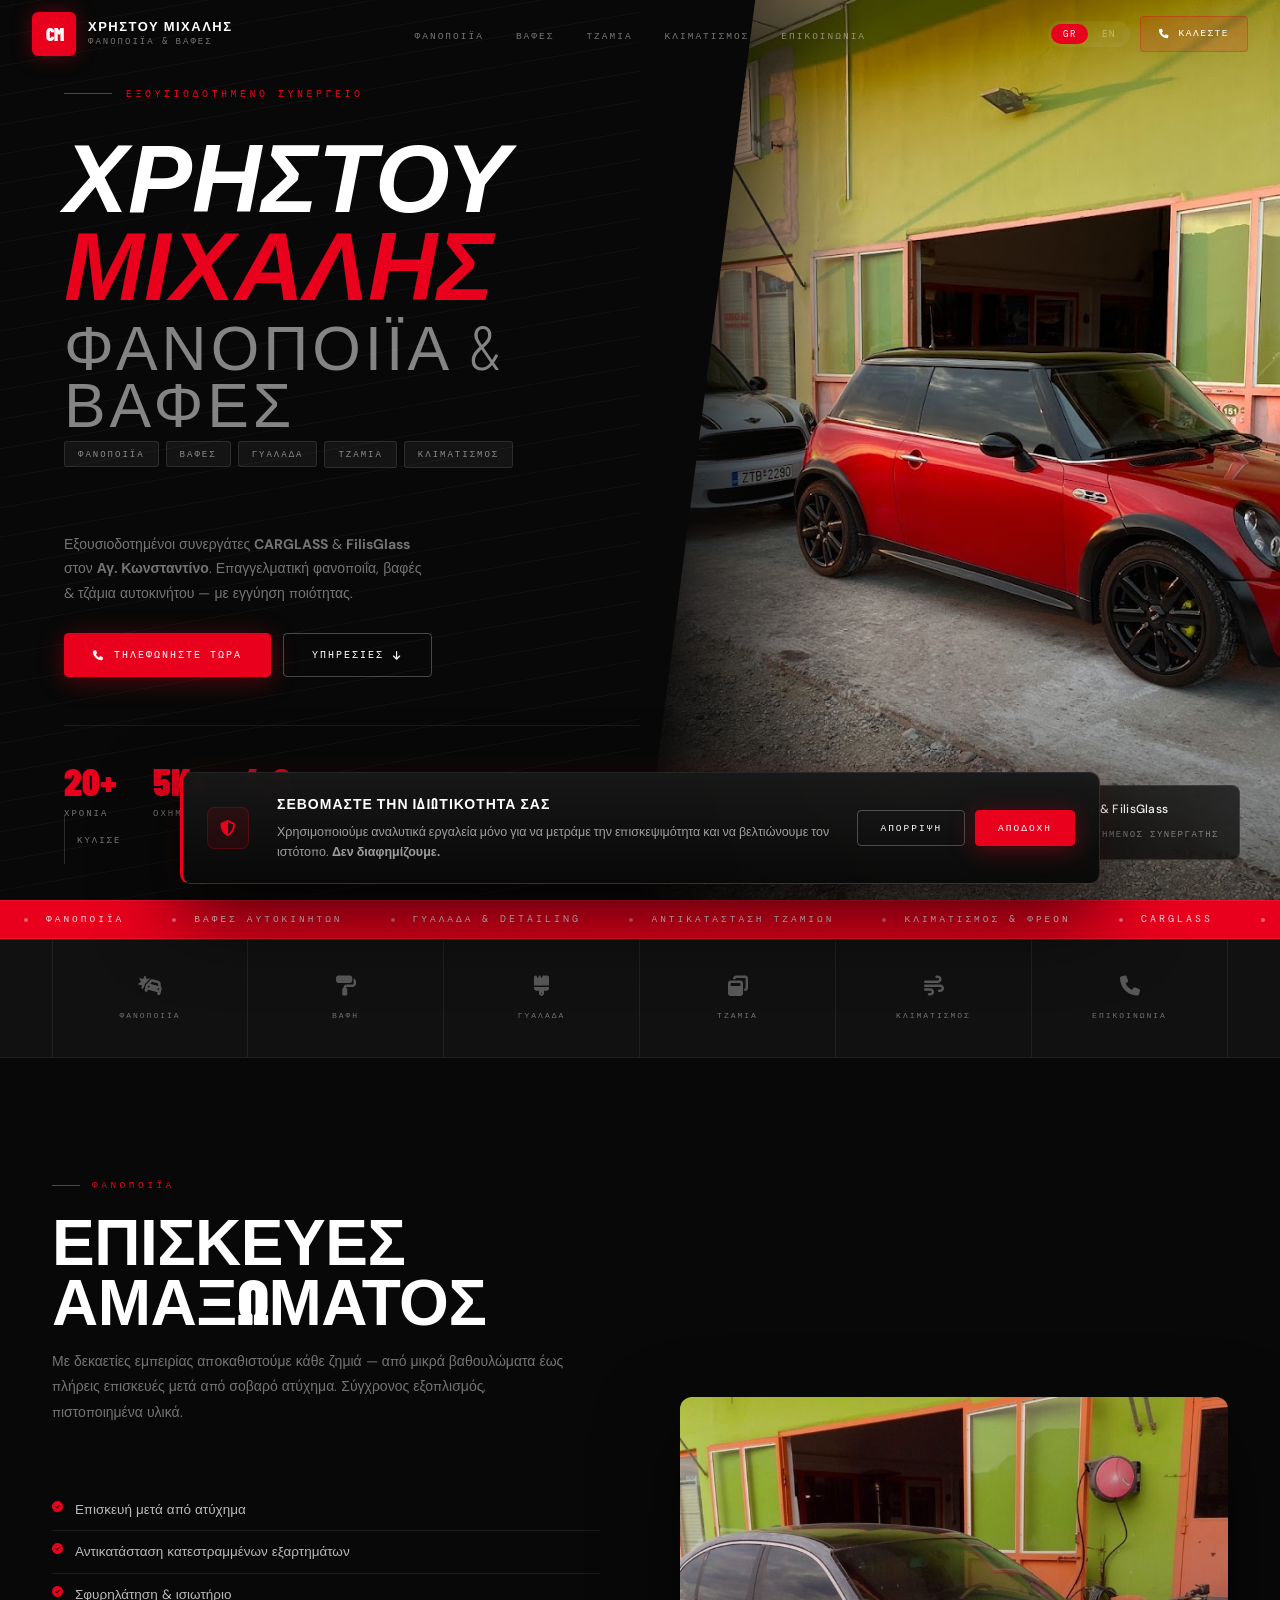
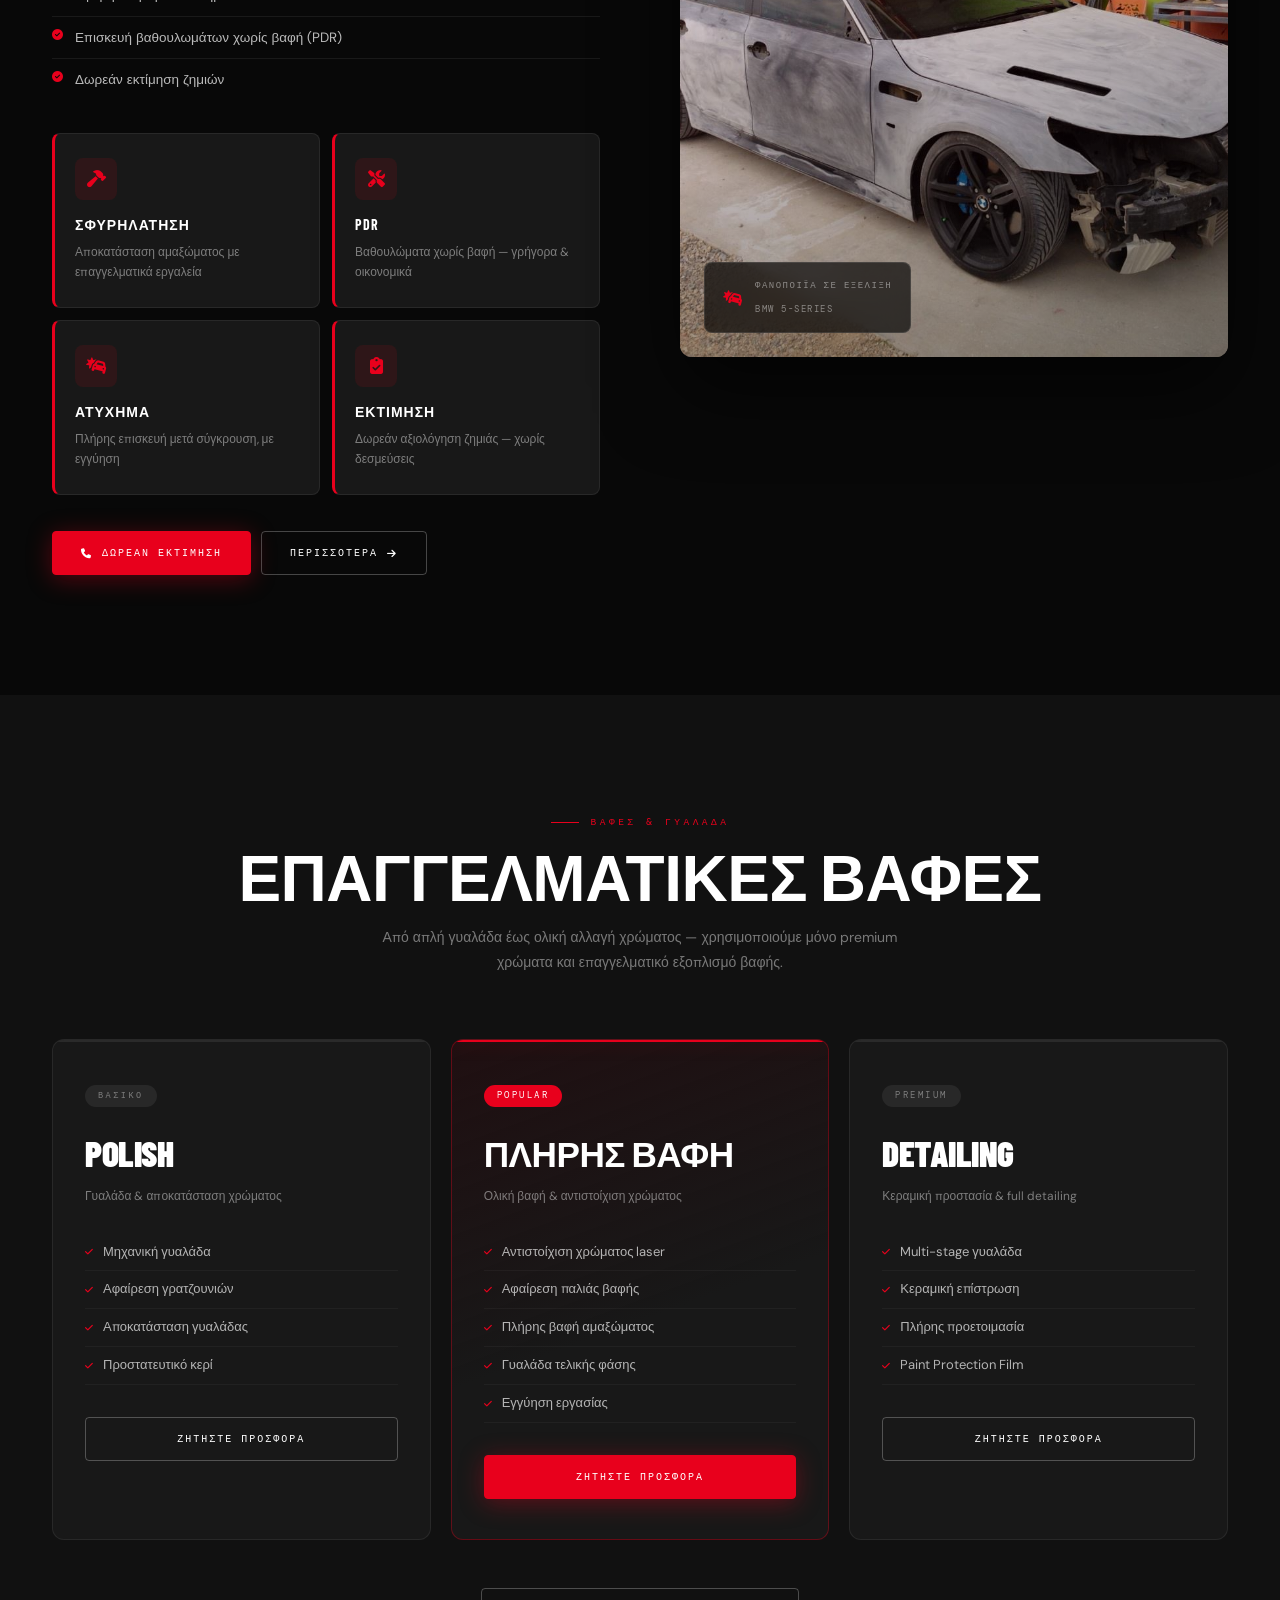
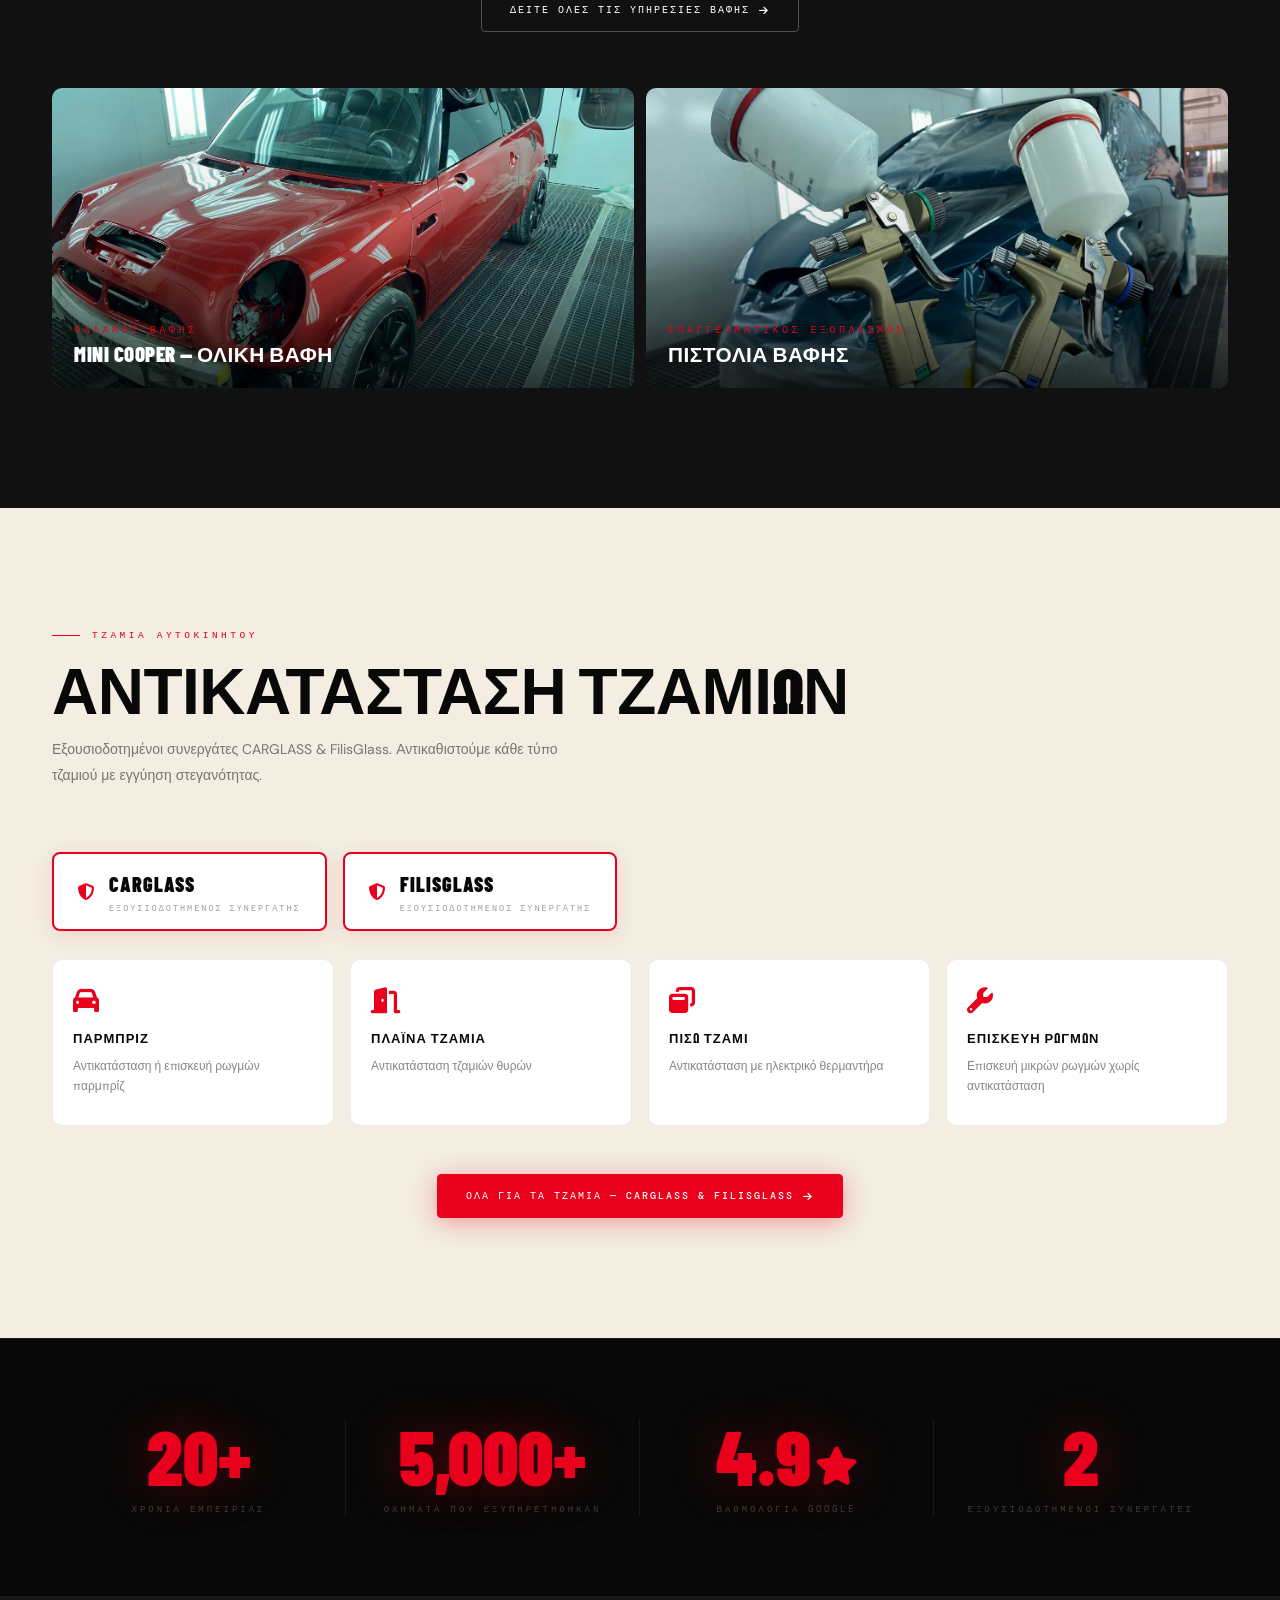
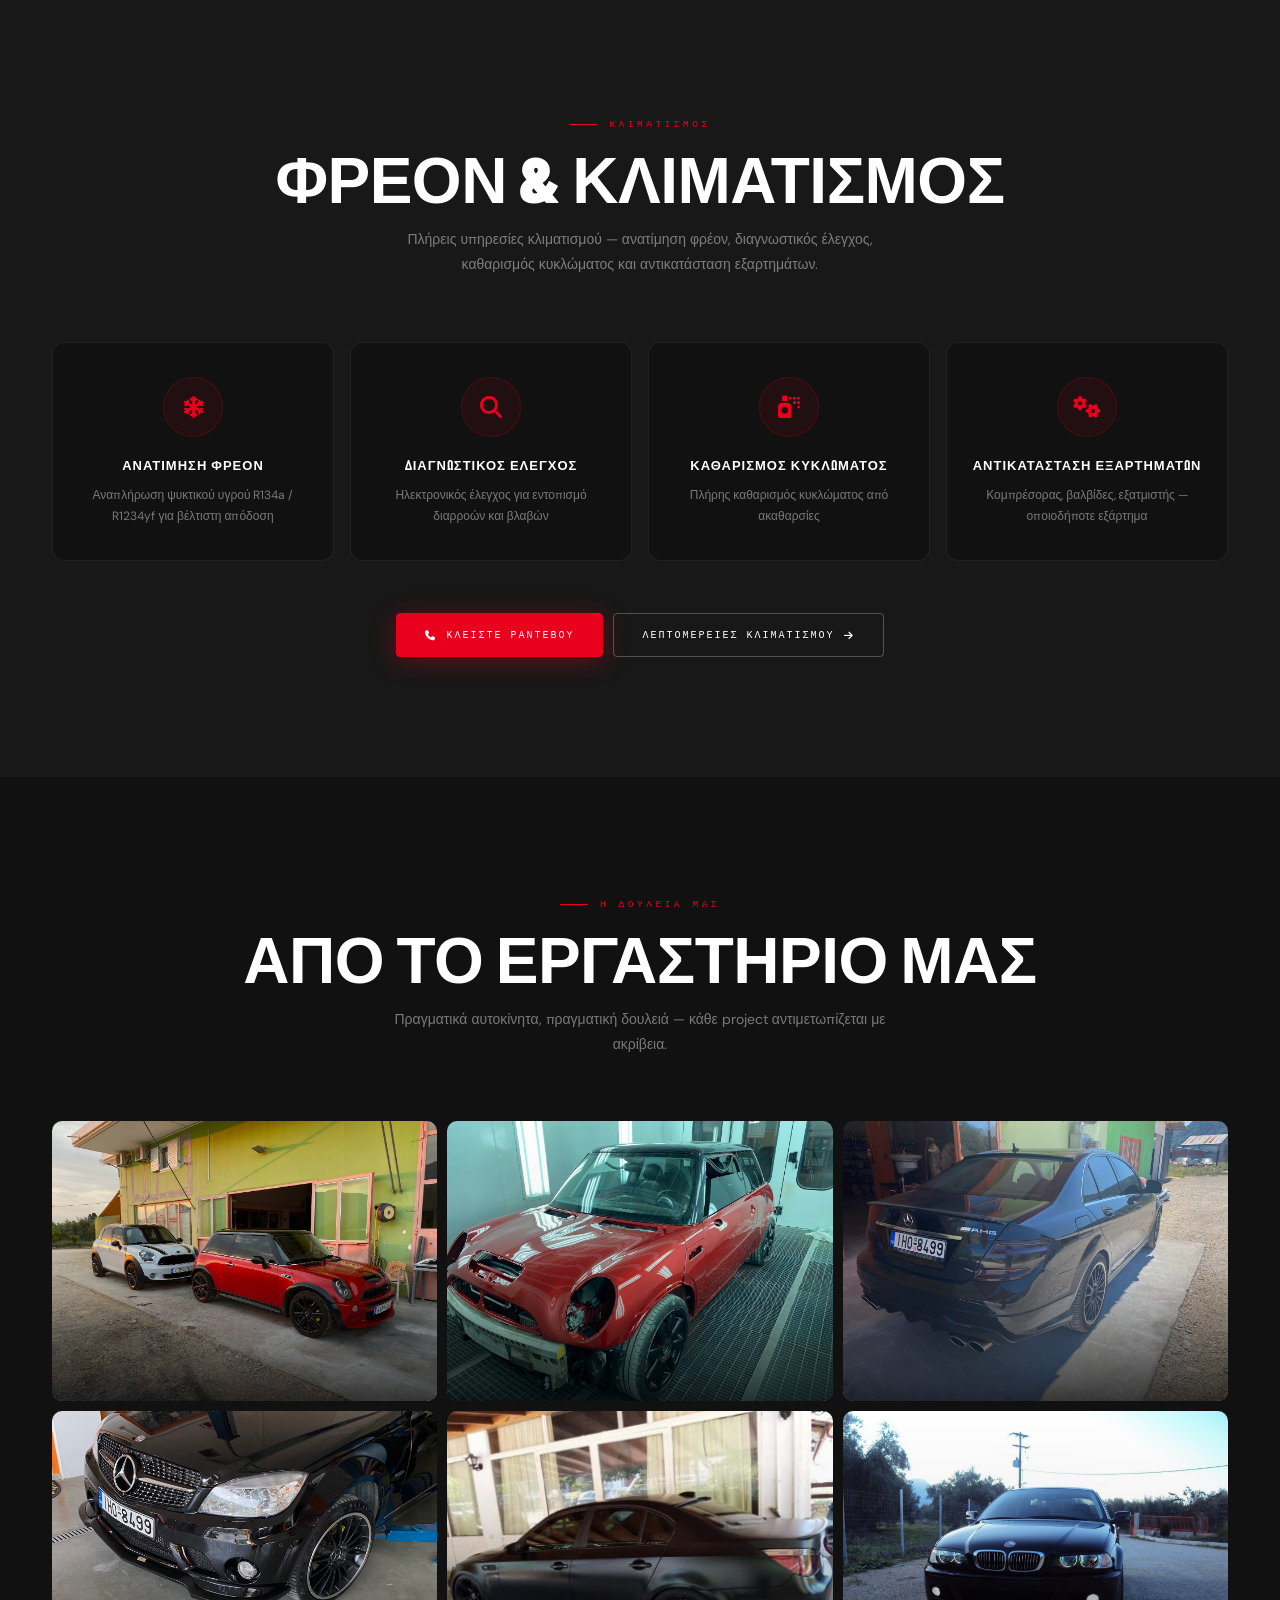
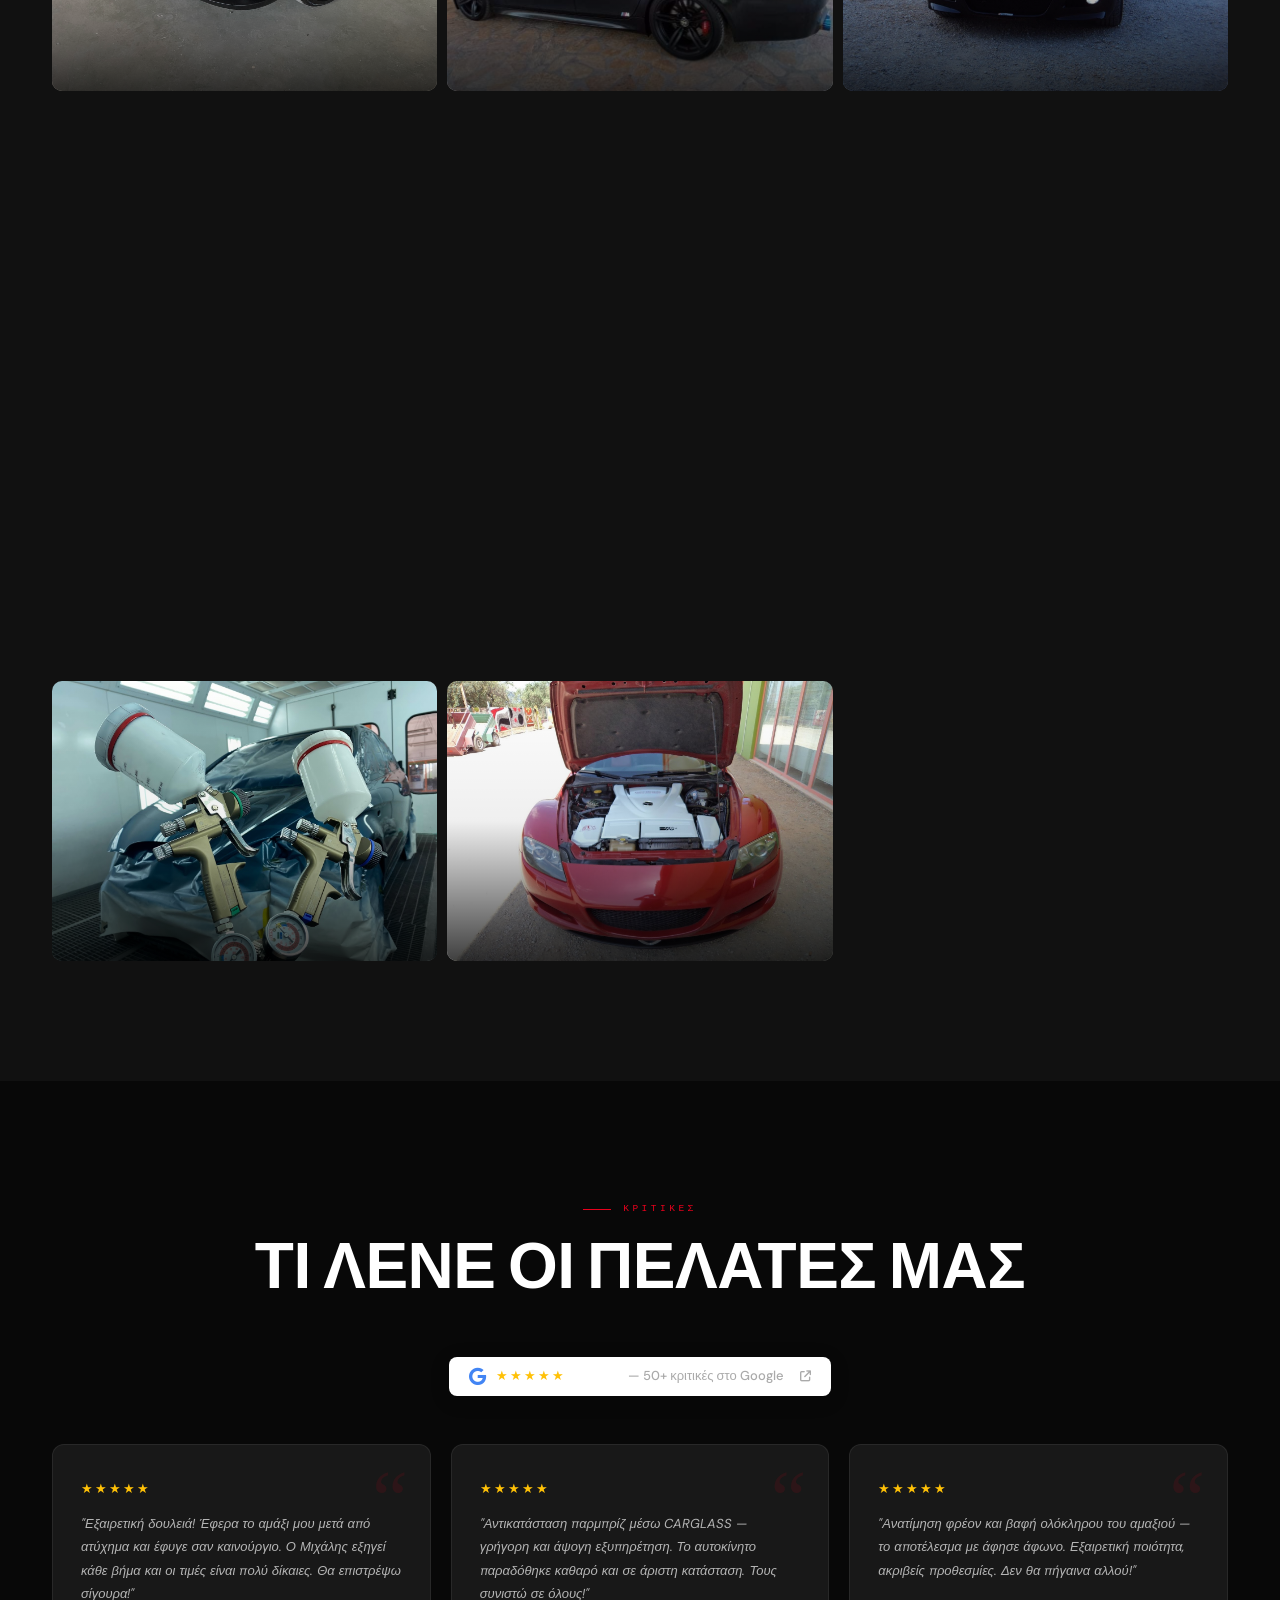
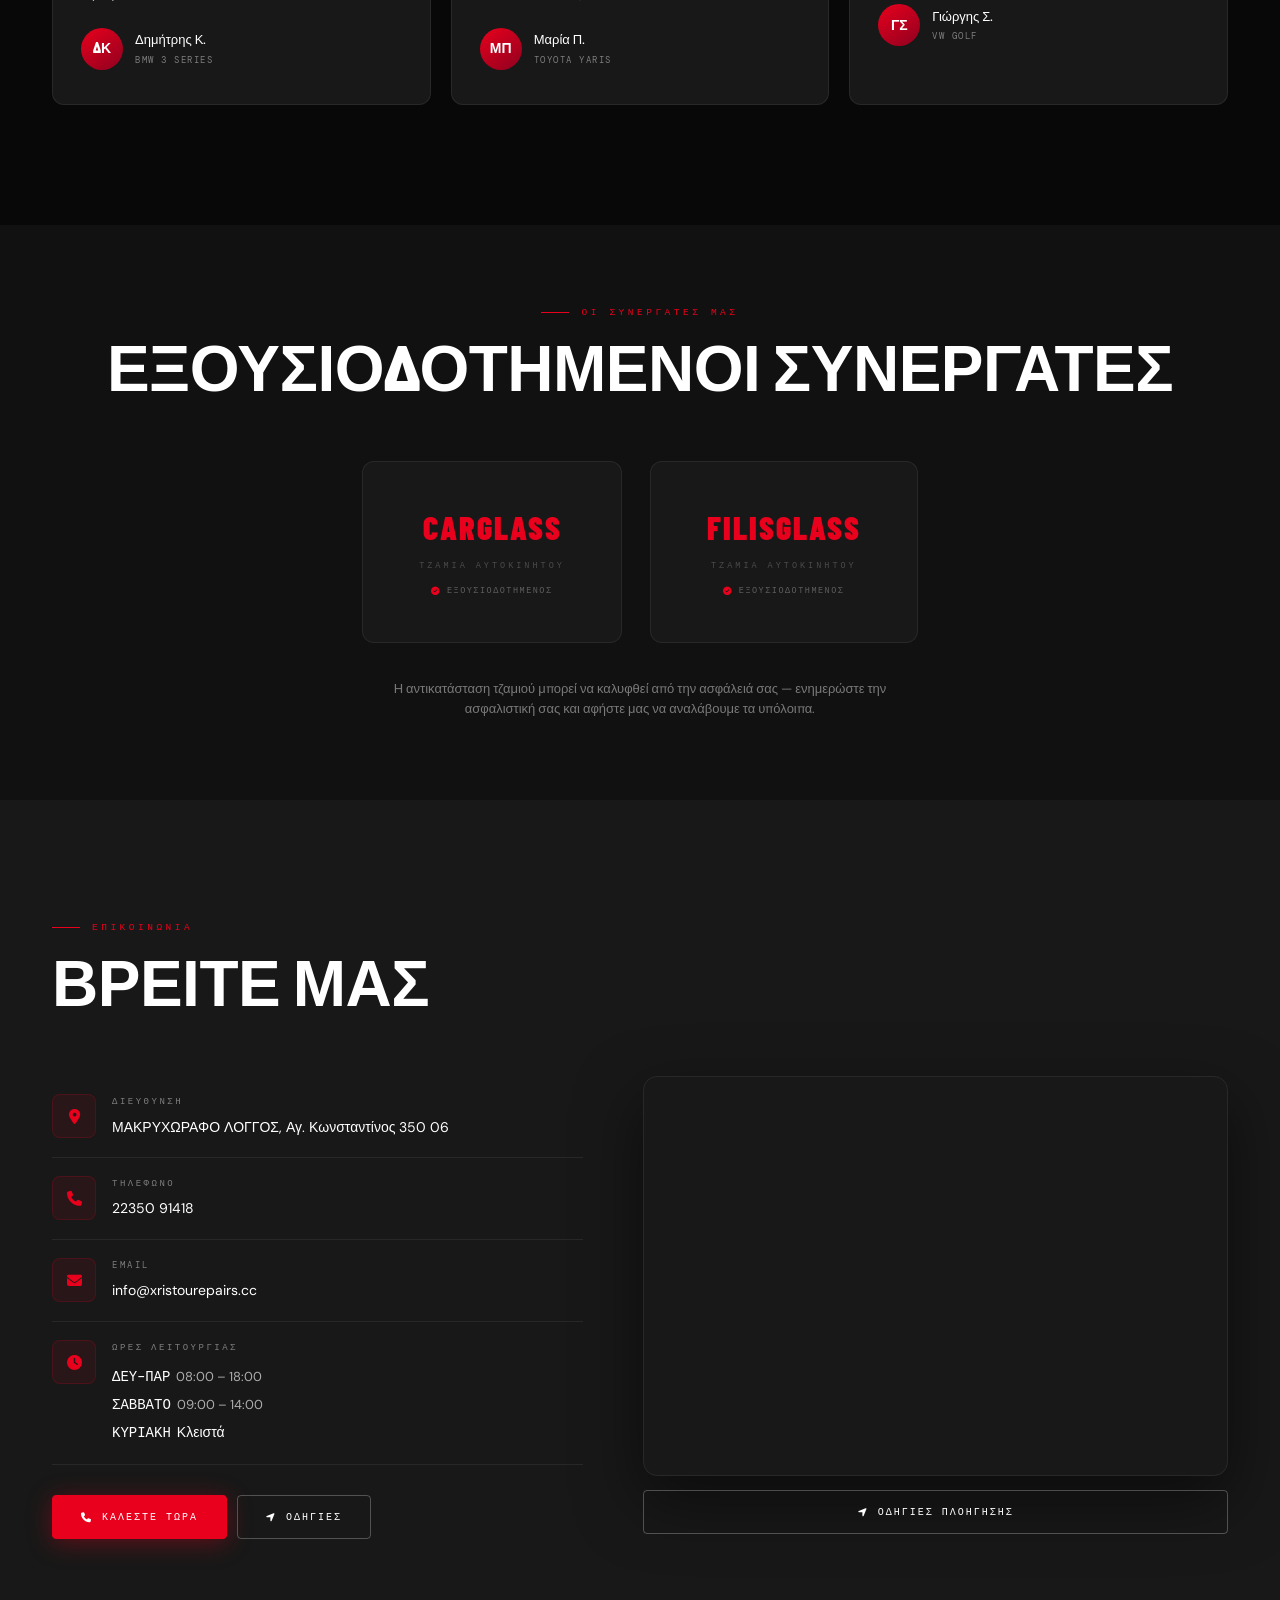
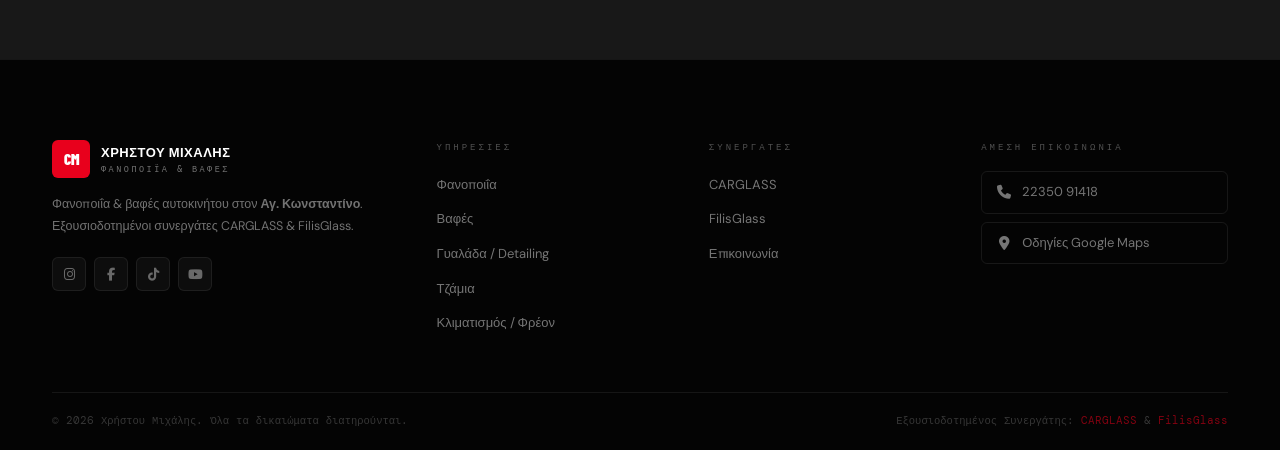
==== commit c555fd1b: "Add Google Analytics 4 with Consent Mode v2 and privacy notice Adds GA4 (measurement ID G-C0JNDDPHBD" ====
--- a/index.html
+++ b/index.html
@@ -5,6 +5,28 @@
   <meta name="viewport" content="width=device-width, initial-scale=1.0"/>
   <meta name="theme-color" content="#080808"/>
   <title>Φανοποιΐα, Βαφές &amp; Τζάμια Αυτοκινήτου Αγ. Κωνσταντίνος | Χρήστου Μιχάλης</title>
+
+  <!-- Google Analytics 4 (with Consent Mode v2 — denied by default) -->
+  <script async src="https://www.googletagmanager.com/gtag/js?id=G-C0JNDDPHBD"></script>
+  <script>
+    window.dataLayer = window.dataLayer || [];
+    function gtag(){dataLayer.push(arguments);}
+    gtag('js', new Date());
+    gtag('consent', 'default', {
+      'ad_storage': 'denied',
+      'ad_user_data': 'denied',
+      'ad_personalization': 'denied',
+      'analytics_storage': 'denied',
+      'functionality_storage': 'granted',
+      'security_storage': 'granted',
+      'wait_for_update': 500
+    });
+    try{
+      var __c = localStorage.getItem('xr-consent');
+      if(__c === 'granted'){ gtag('consent', 'update', {'analytics_storage':'granted'}); }
+    }catch(e){}
+    gtag('config', 'G-C0JNDDPHBD', { 'anonymize_ip': true });
+  </script>
 
   <!-- SEO -->
   <meta name="description" content="Φανοποιΐα, βαφές, αντικατάσταση τζαμιών & κλιματισμός αυτοκινήτου στον Αγ. Κωνσταντίνο Φθιώτιδας. Εξουσιοδοτημένοι συνεργάτες CARGLASS & FilisGlass. 20+ χρόνια εμπειρίας, 4.9★ Google. Καλέστε 22350 91418."/>
--- a/css/styles.css
+++ b/css/styles.css
@@ -454,6 +454,46 @@
   100%{transform:skewX(-8deg) translateX(110%)}
 }
 
+/* ====== PRIVACY NOTICE (neutral class names to avoid ad-blocker false positives) ====== */
+.xr-privacy{
+  position:fixed;left:16px;right:16px;bottom:16px;z-index:9100;
+  background:linear-gradient(180deg,rgba(24,24,24,.97) 0%,rgba(8,8,8,.97) 100%);
+  backdrop-filter:blur(22px);-webkit-backdrop-filter:blur(22px);
+  border:1px solid var(--border2);border-left:3px solid var(--red);
+  border-radius:10px;
+  padding:20px 24px;
+  box-shadow:0 32px 80px rgba(0,0,0,.7),0 0 36px rgba(232,0,28,.08);
+  max-width:920px;margin:0 auto;
+  display:none;opacity:0;transform:translateY(24px);
+  transition:opacity .45s ease,transform .45s cubic-bezier(.16,1,.3,1);
+}
+.xr-privacy.show{display:block}
+.xr-privacy.vis{opacity:1;transform:translateY(0)}
+.xrp-inner{display:flex;align-items:center;gap:28px;flex-wrap:wrap}
+.xrp-icon{
+  width:42px;height:42px;border-radius:8px;
+  background:rgba(232,0,28,.1);border:1px solid rgba(232,0,28,.25);
+  display:flex;align-items:center;justify-content:center;
+  font-size:16px;color:var(--red);flex-shrink:0;
+}
+.xrp-text{flex:1;min-width:220px}
+.xrp-title{
+  display:block;font-family:'Barlow Condensed',sans-serif;font-weight:700;
+  font-size:14px;letter-spacing:1px;text-transform:uppercase;color:var(--white);margin-bottom:6px;
+}
+.xrp-msg{font-size:12.5px;line-height:1.65;color:rgba(255,255,255,.6);margin:0}
+.xrp-msg a{color:var(--red);transition:color .2s}
+.xrp-msg a:hover{color:var(--white)}
+.xrp-actions{display:flex;gap:10px;flex-shrink:0;flex-wrap:wrap}
+.xrp-btn{padding:11px 22px;font-size:9.5px}
+@media(max-width:760px){
+  .xr-privacy{left:10px;right:10px;bottom:10px;padding:18px 18px;border-left-width:2px}
+  .xrp-inner{flex-direction:column;align-items:stretch;gap:16px}
+  .xrp-icon{align-self:flex-start}
+  .xrp-actions{justify-content:stretch}
+  .xrp-btn{flex:1;justify-content:center}
+}
+
 /* ====== HERO SPEED LINES ====== */
 .hero-speed-lines{position:absolute;inset:0;z-index:0;pointer-events:none;overflow:hidden;opacity:.028}
 .hero-speed-lines::before{content:'';position:absolute;inset:0;background:repeating-linear-gradient(-10deg,transparent 0px,transparent 28px,rgba(255,255,255,1) 28px,rgba(255,255,255,1) 29px);animation:speed-slide 4s linear infinite}
